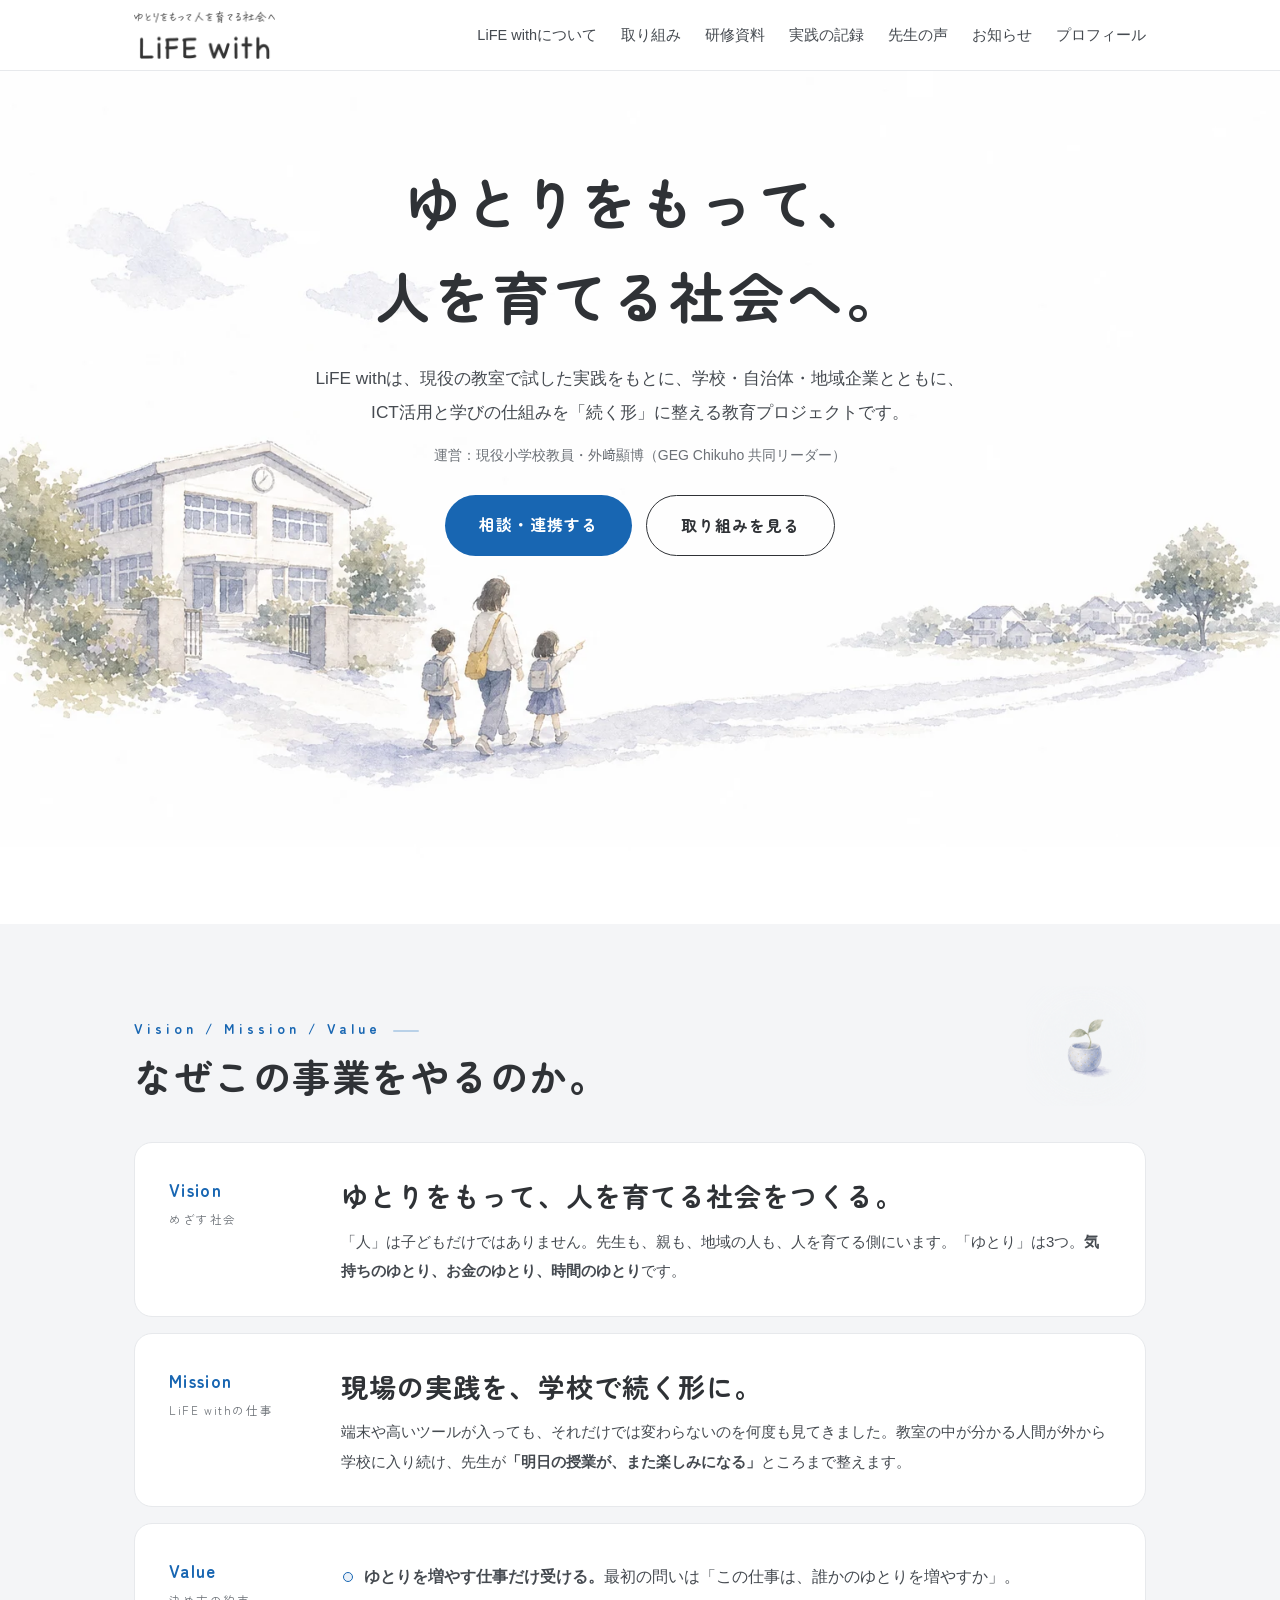
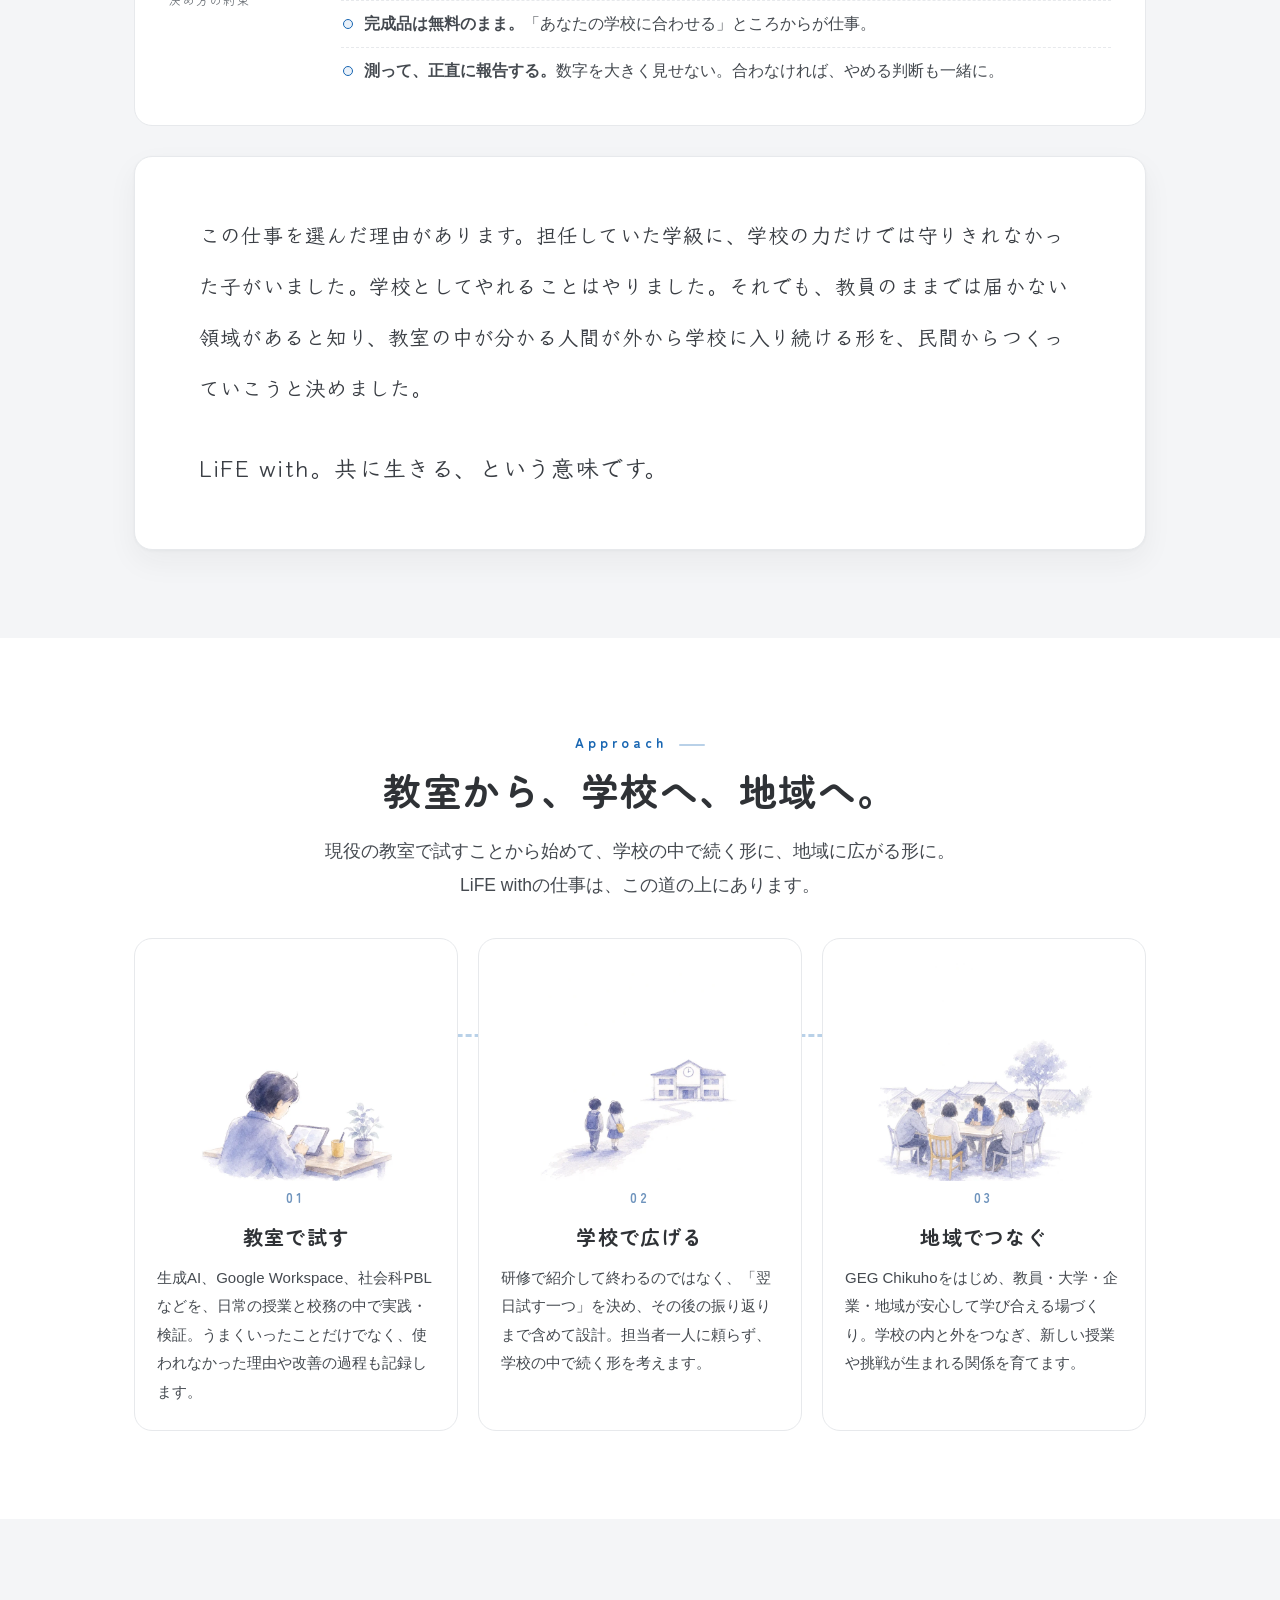
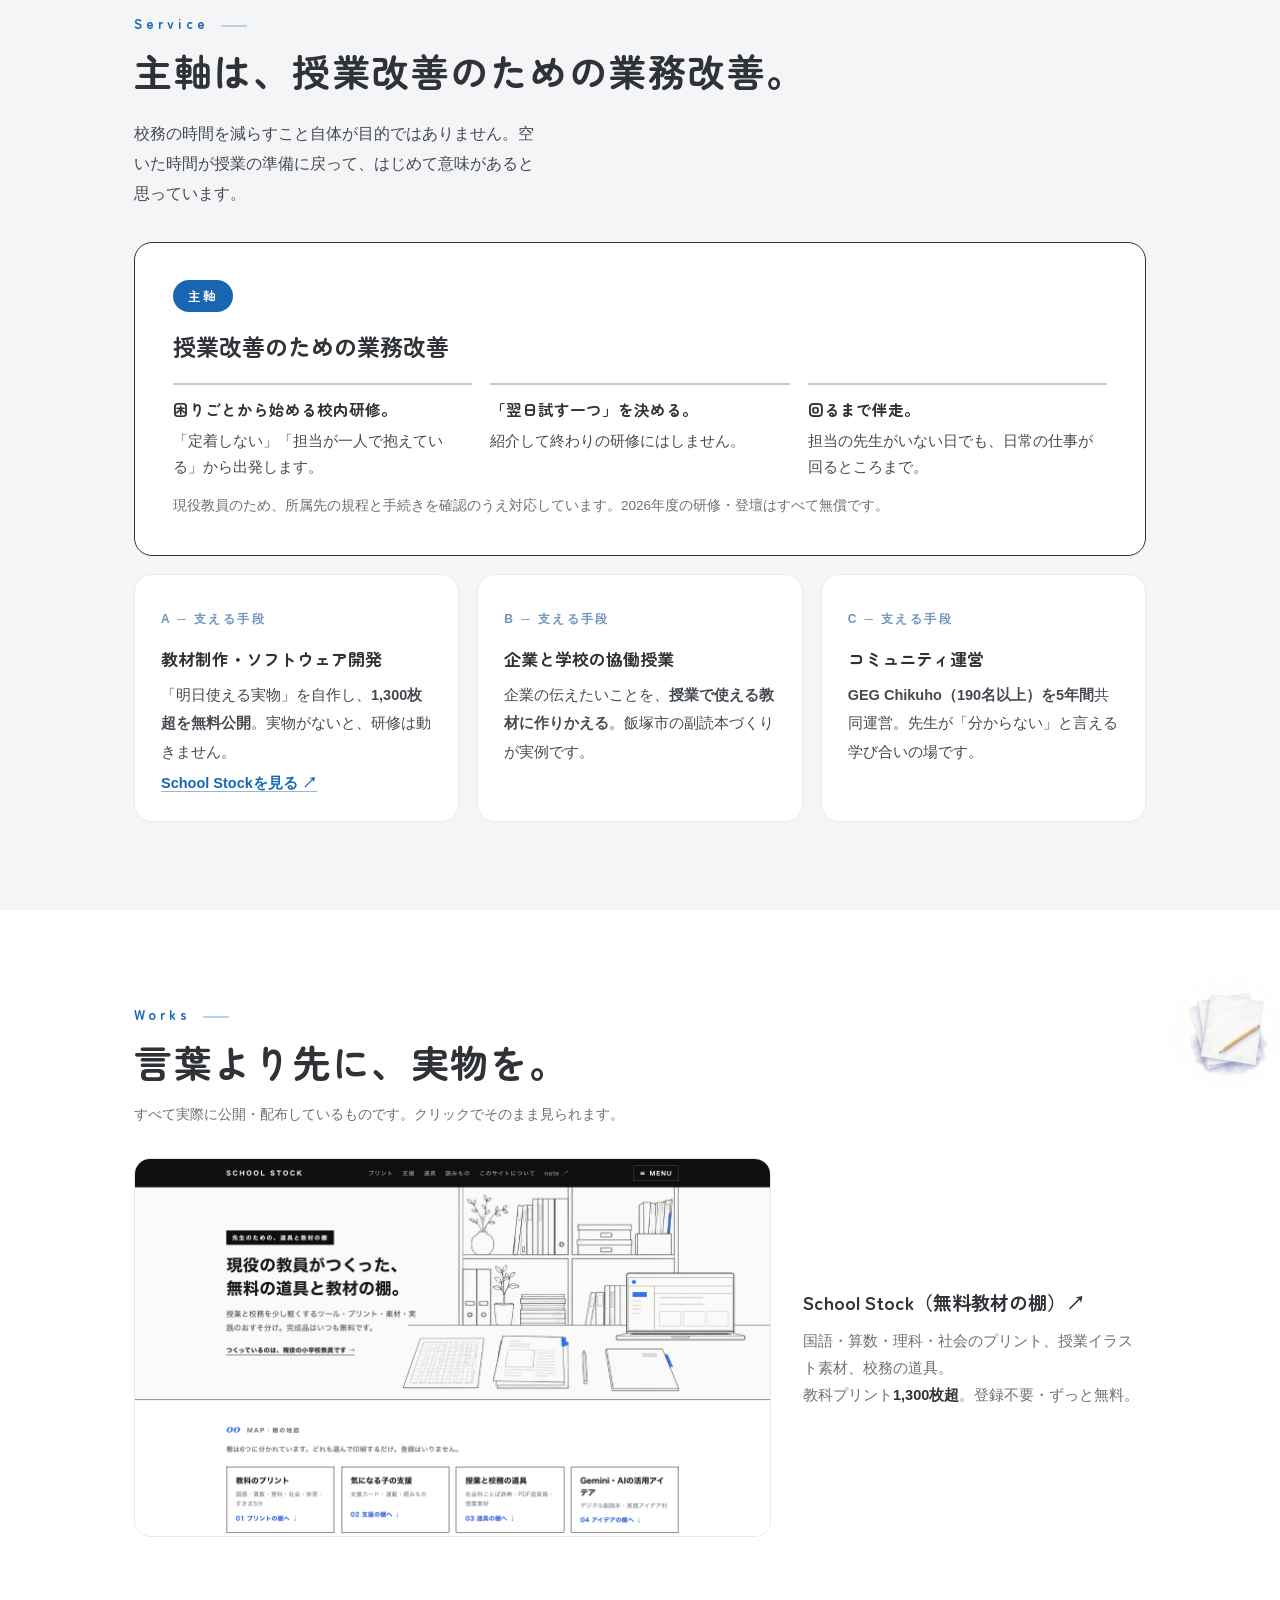
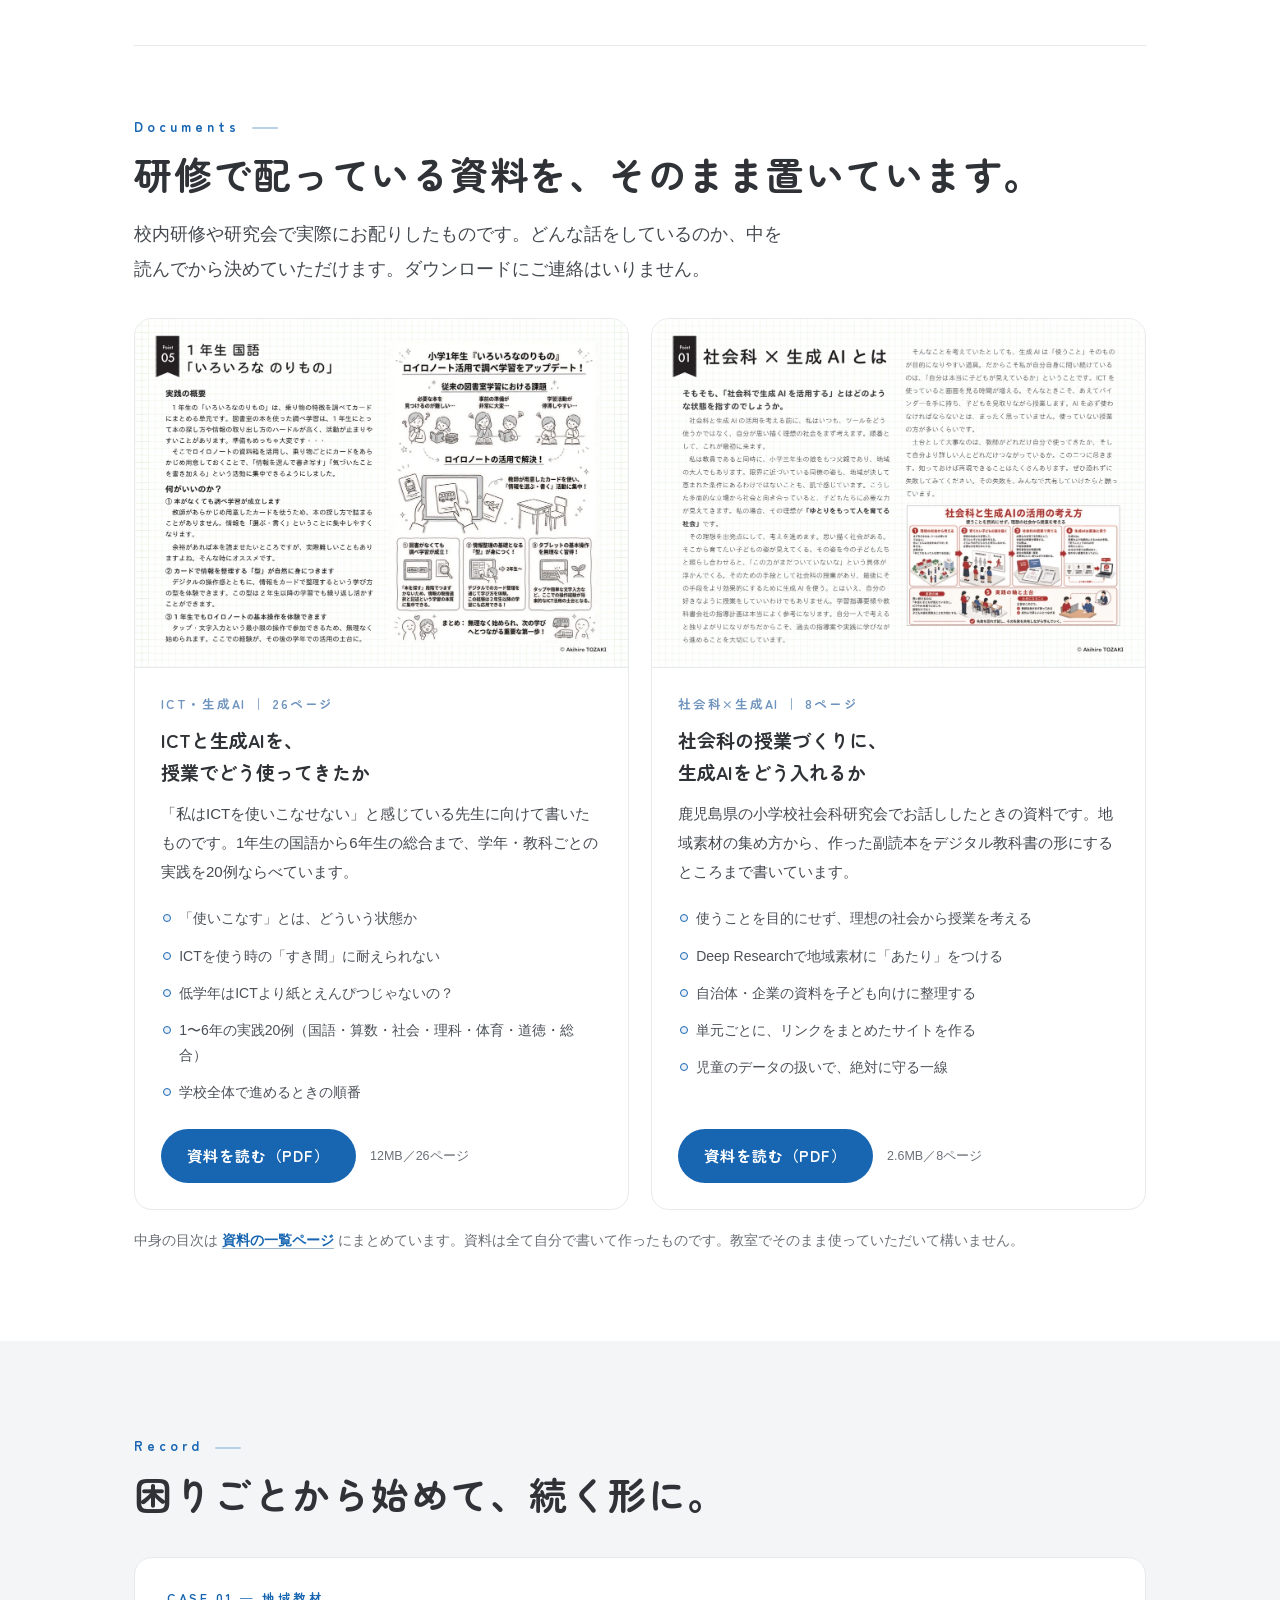
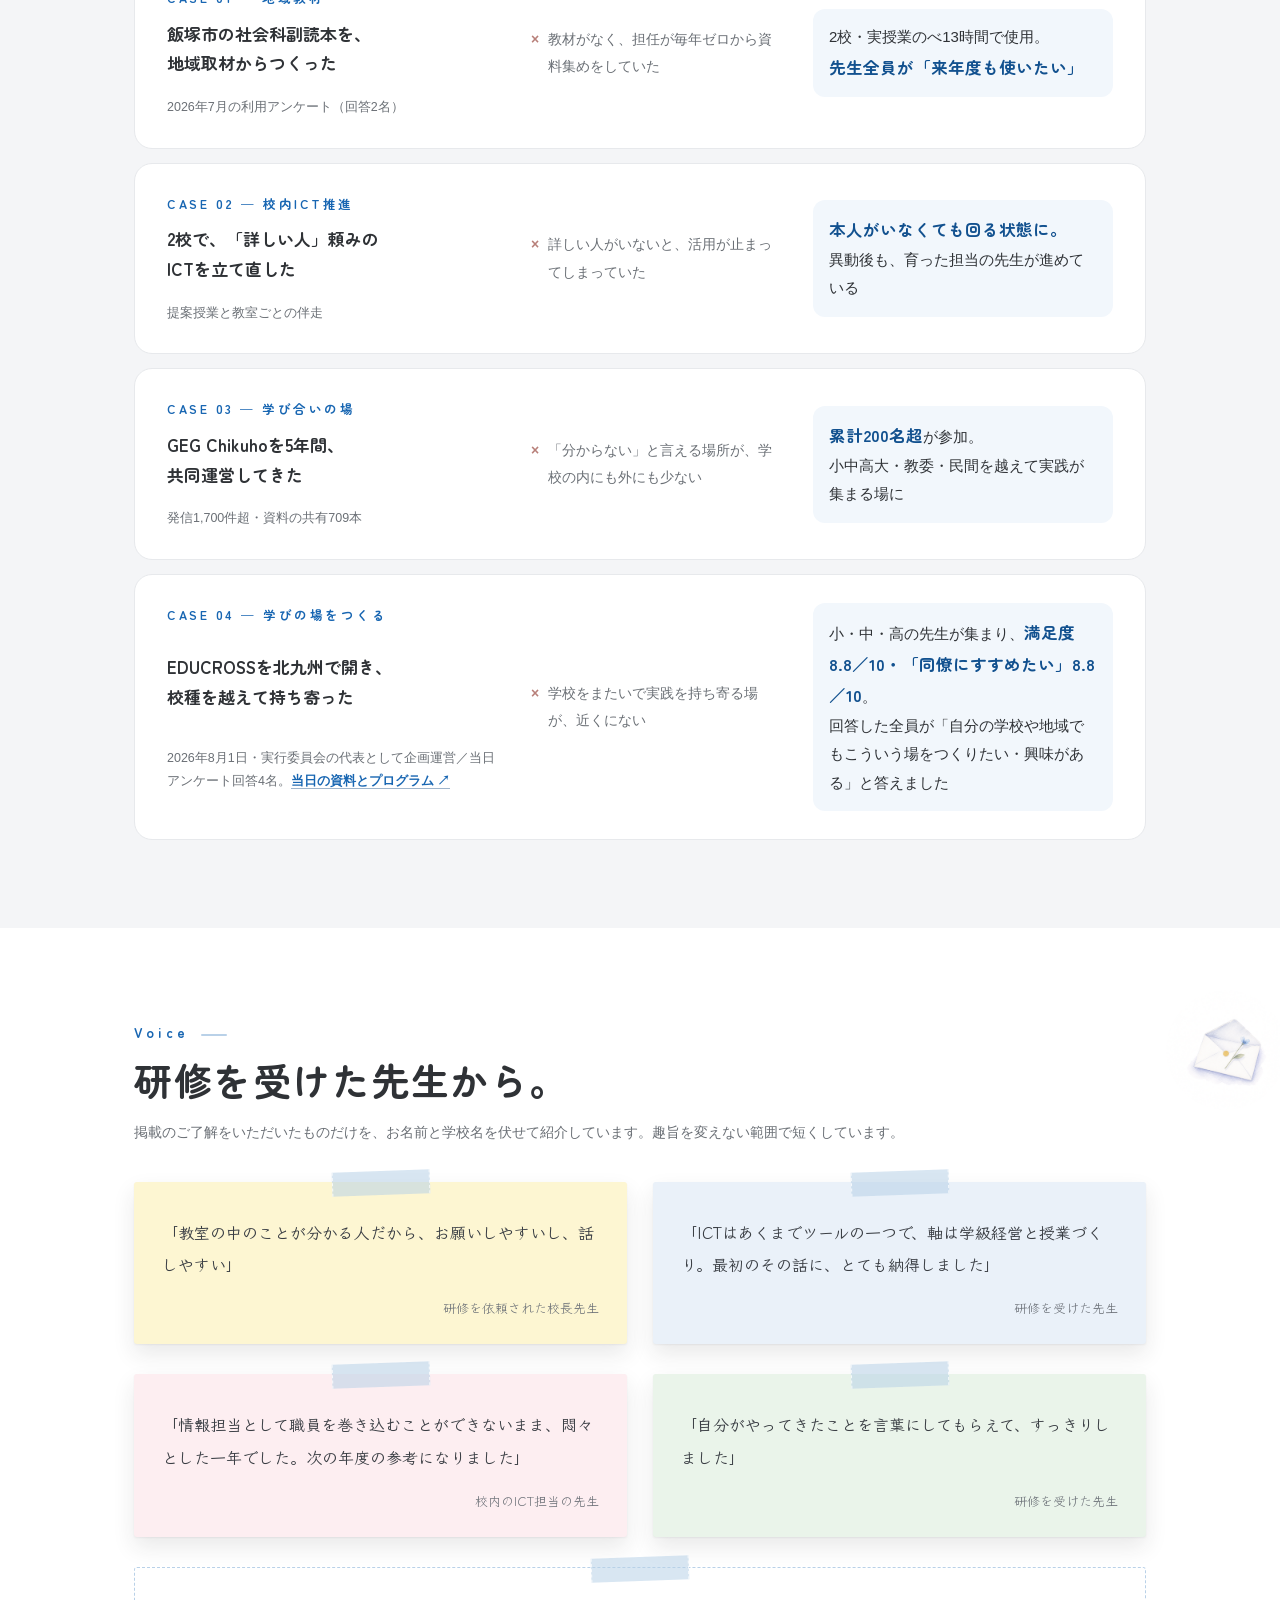
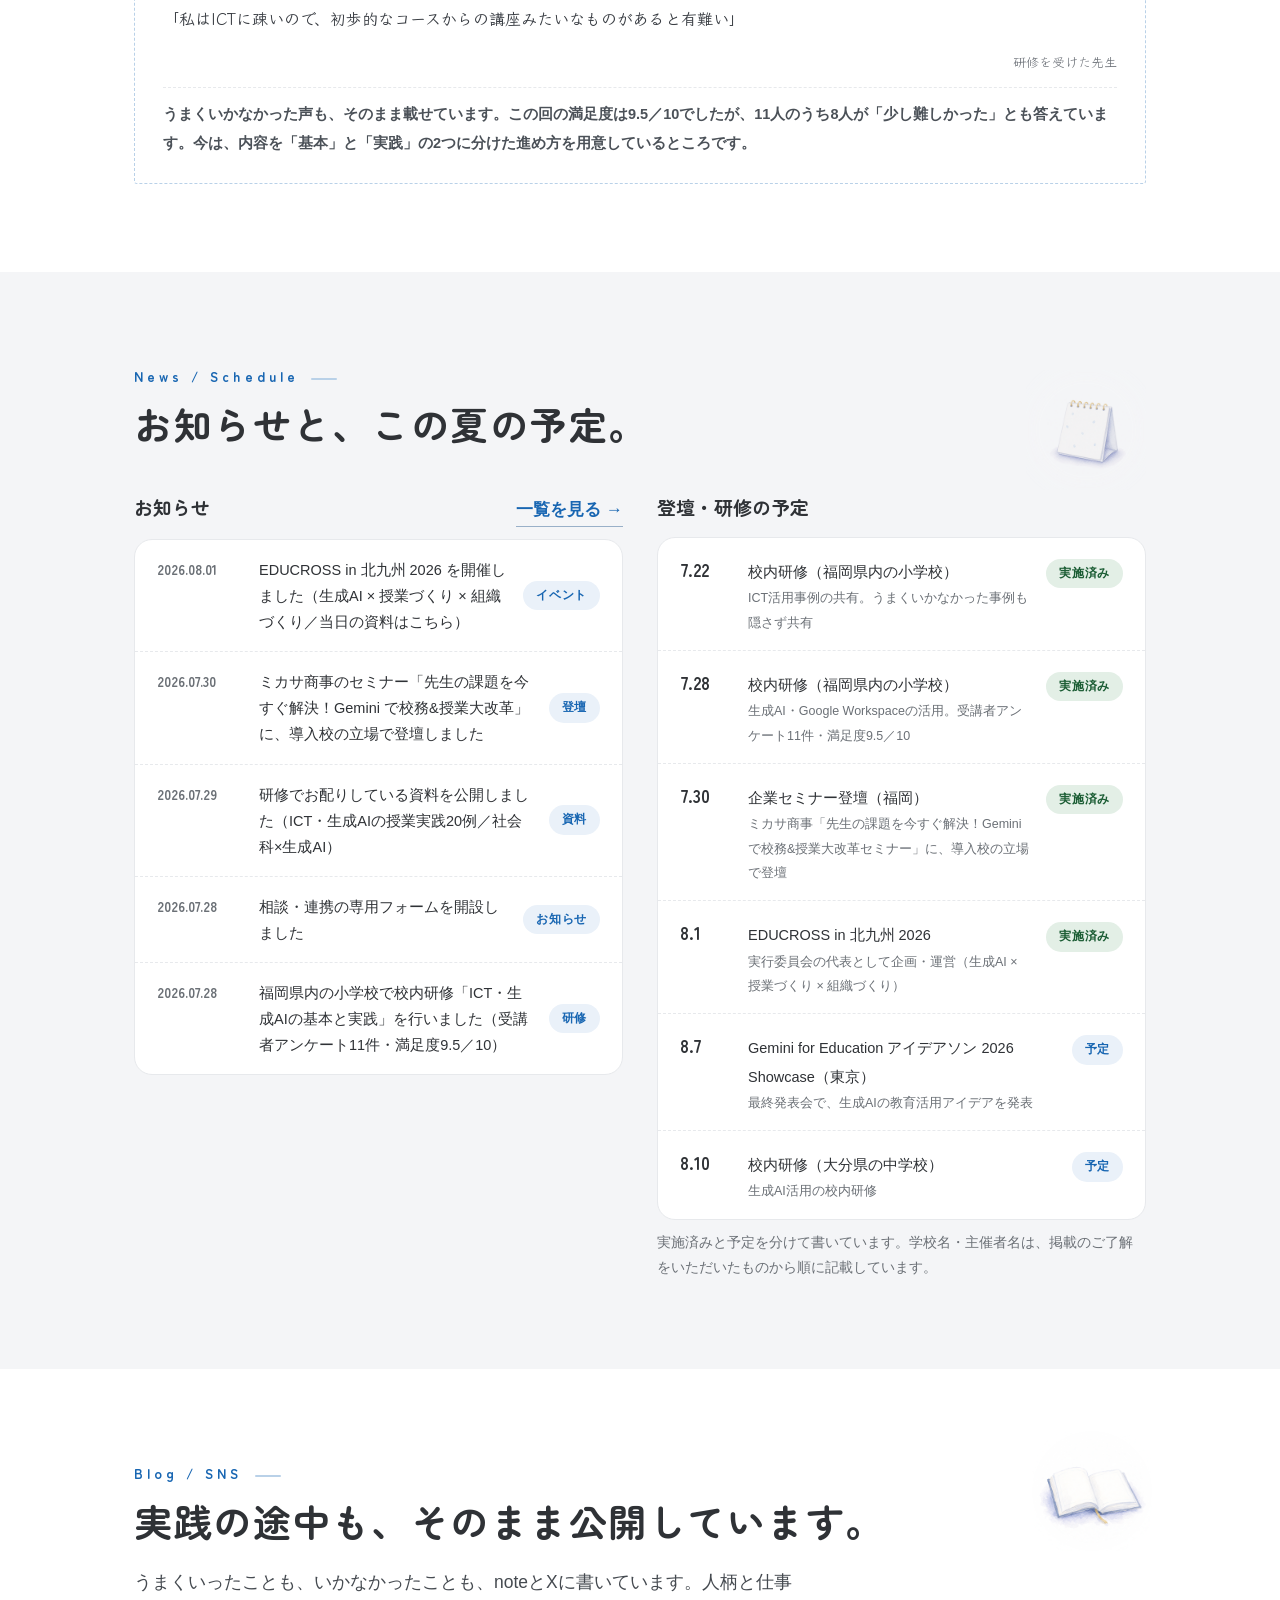
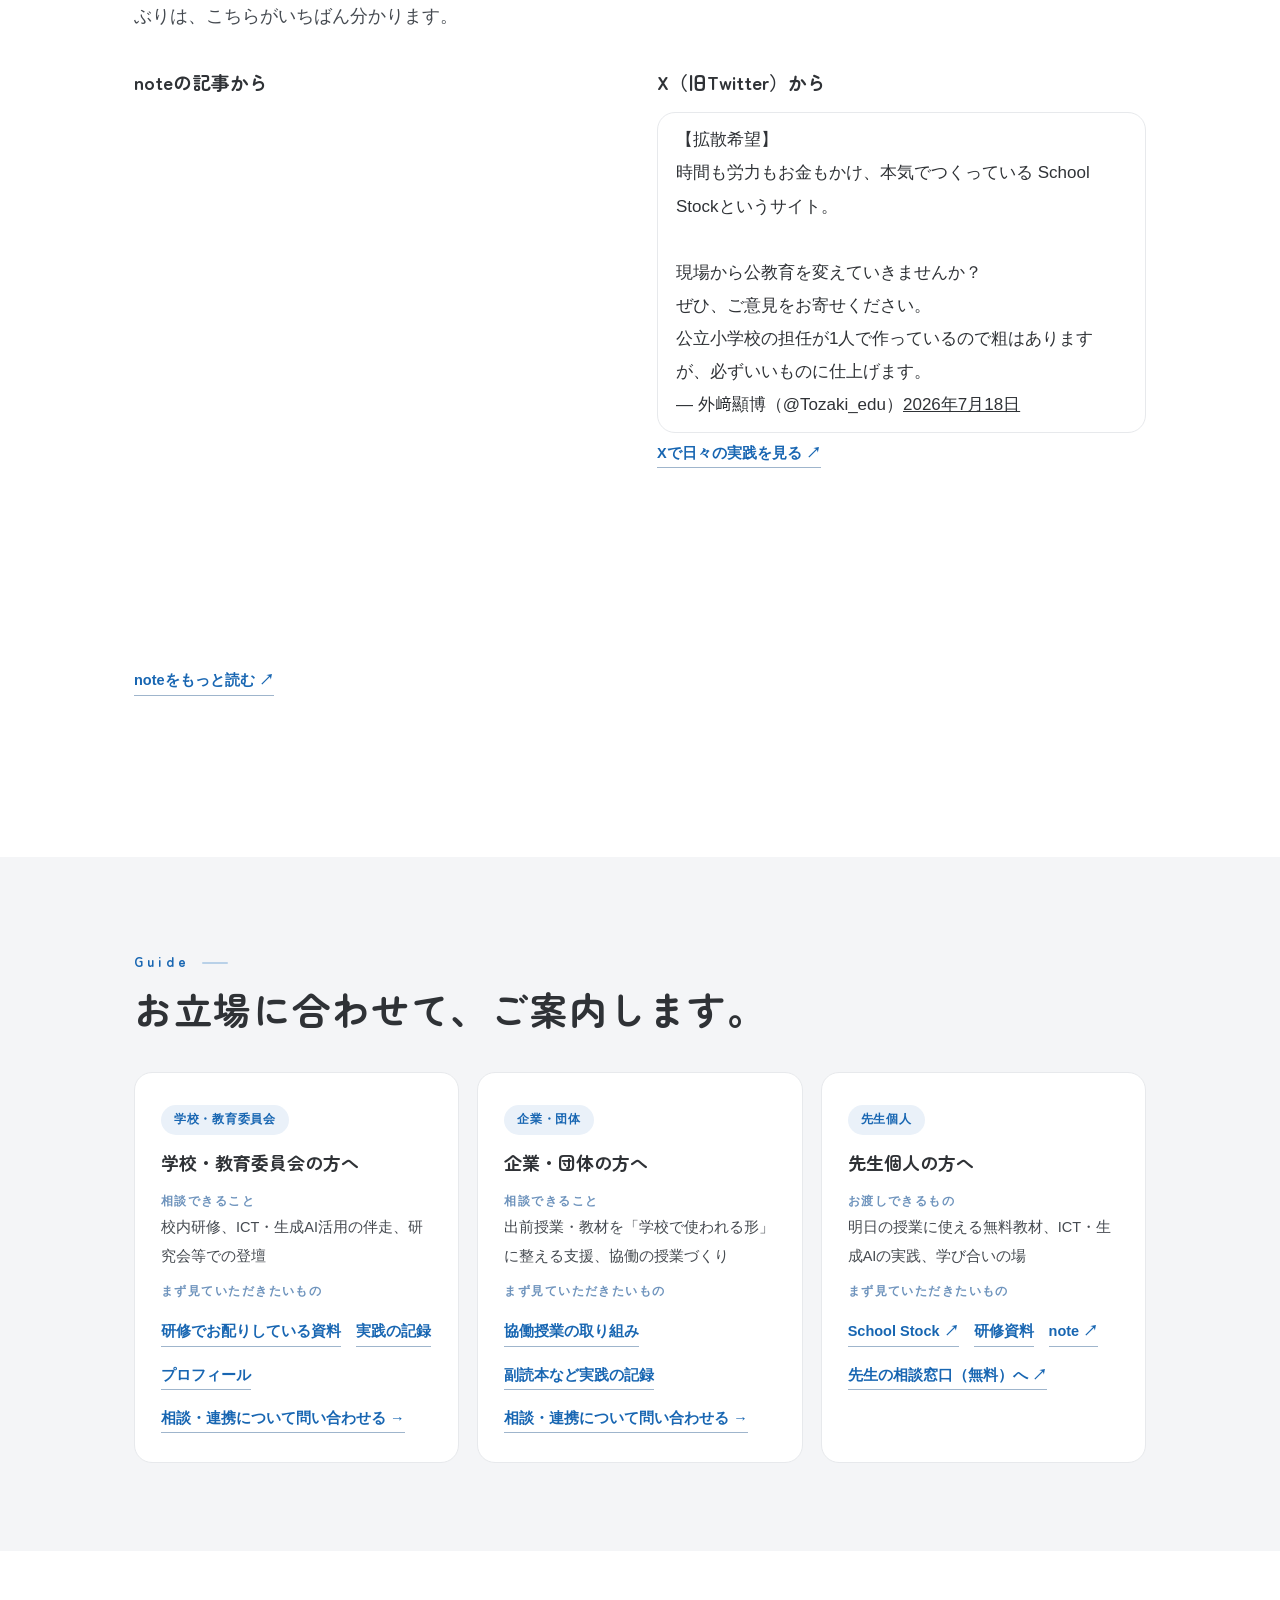
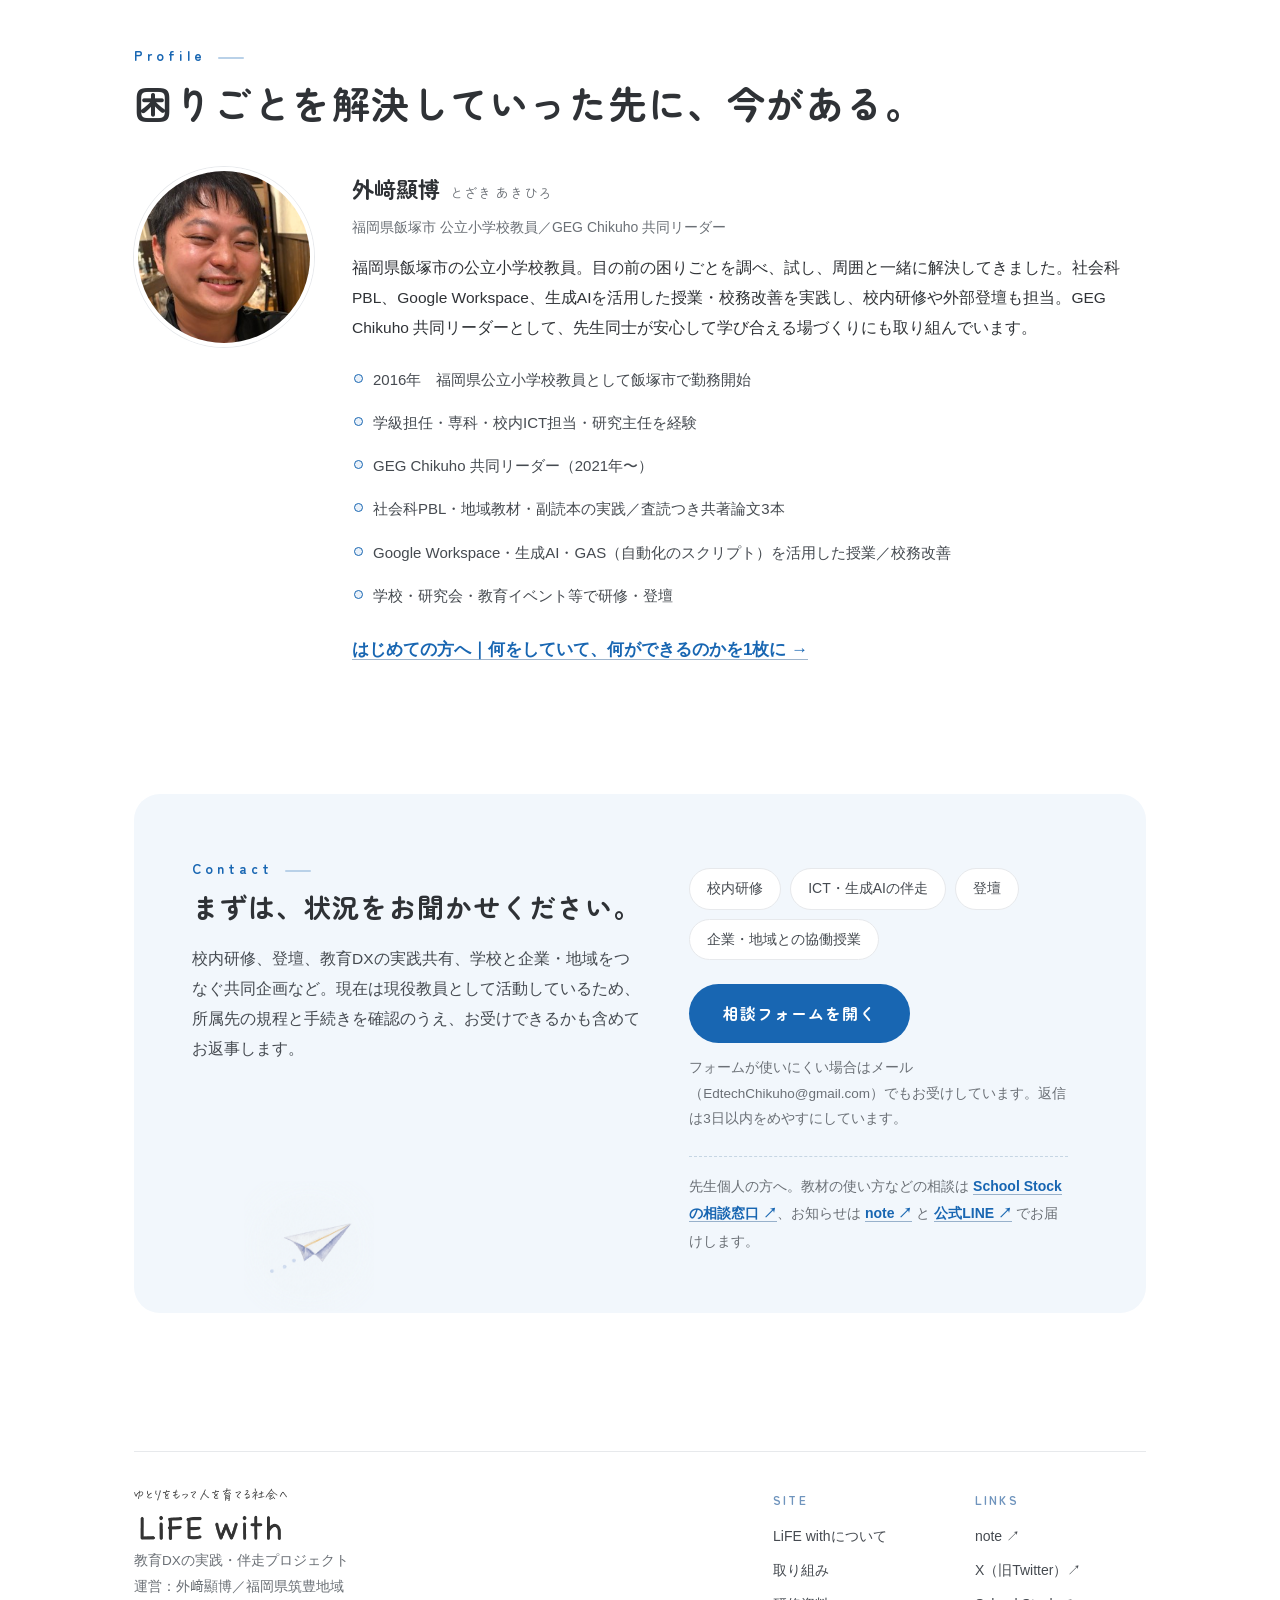
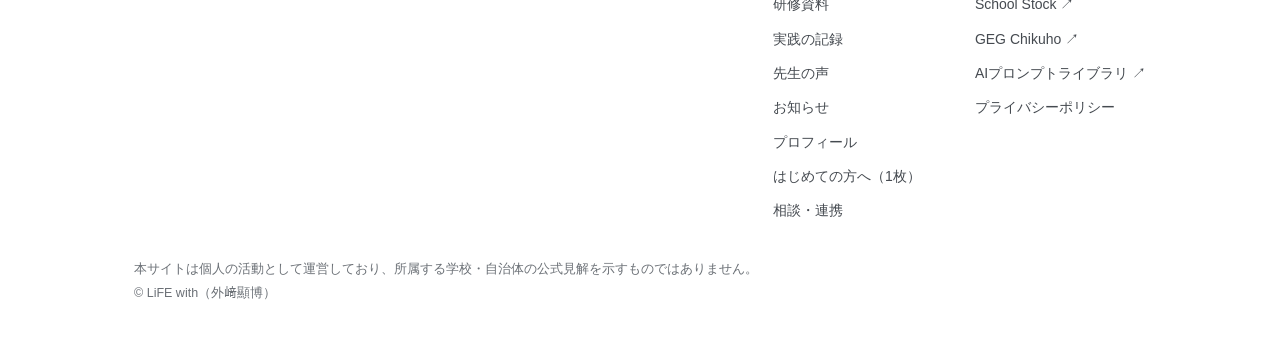
==== index.html @ 02d7ea42 "v12.3 終わった予定を実施済みに、EDUCROSSの結果を実践の記録へ - 7.30 ミカサ商事セミナー登壇・8.1 EDUCROSS in 北九州 2026 を実施済みに - 8.7 の登壇名を" ====
<!DOCTYPE html>
<html lang="ja">
<head>
<meta charset="UTF-8">
<meta name="viewport" content="width=device-width, initial-scale=1.0, viewport-fit=cover">
<title>LiFE with ── ゆとりをもって、人を育てる社会へ</title>
<meta name="description" content="LiFE withは、現役の教室で試した実践をもとに、学校・自治体・地域企業とともに、ICT活用と学びの仕組みを「続く形」に整える教育プロジェクトです。">
<meta property="og:title" content="LiFE with ── ゆとりをもって、人を育てる社会へ">
<meta property="og:image" content="https://a-tozak.github.io/life-with/assets/og.png">
<meta property="og:description" content="現役の教室の実践を、学校で続く形に。教育DXの実践・伴走プロジェクト。">
<meta property="og:type" content="website">
<meta property="og:url" content="https://a-tozak.github.io/life-with/">
<meta name="twitter:card" content="summary_large_image">
<link rel="icon" href="assets/logo_icon.png" type="image/png">
<link rel="preconnect" href="https://fonts.googleapis.com">
<link rel="preconnect" href="https://fonts.gstatic.com" crossorigin>
<link href="https://fonts.googleapis.com/css2?family=Zen+Maru+Gothic:wght@500;700&family=Klee+One:wght@400;600&display=swap" rel="stylesheet">
<style>
  :root{
    --paper:#ffffff; --paper2:#f4f5f7; --ink:#2f3236; --sub:#6b7076;
    --ai:#1866b2; --ai2:#12518f; --sora:#eaf1f9; --sora2:#f2f7fc;
    --mizu:#b9d1e8; --karashi:#6f94bd; --line:#e7e9ec;
    --max:1060px; --r:18px;
  }
  *{ margin:0; padding:0; box-sizing:border-box; }
  /* pictureは既定でinline。中のimgのmargin:0 autoやheight指定が効かなくなるのでblockに */
  picture{ display:block; }
  /* overflow-x:clip はスクロール枠を作らないので sticky ヘッダーは効いたまま。
     はみ出したあしらい（.deco）で右に数px動くのを止める */
  html{ scroll-behavior:smooth; scroll-padding-top:82px; overflow-x:clip; }
  body{ font-family:"Hiragino Kaku Gothic ProN","Hiragino Sans","Noto Sans JP",sans-serif;
        color:var(--ink); background:var(--paper); line-height:1.95; font-size:17px;
        -webkit-font-smoothing:antialiased; position:relative; overflow-x:clip; }
  main, header, footer{ position:relative; z-index:1; }
  .alt{ background:var(--paper2); }
  img{ max-width:100%; display:block; }
  a{ color:inherit; }
  .wrap{ max-width:var(--max); margin:0 auto; padding:0 24px; }
  /* 見出し：PCは1行（幅に応じて縮小）。スマホ・タブレットは縮めずに折り返す
     ＝縮小だけで通すと、375pxで見出しが16pxまで小さくなり本文より小さくなるため */
  h2{ font-family:"Zen Maru Gothic",sans-serif; font-weight:700; white-space:nowrap;
      font-size:clamp(26px,3.4vw,38px); letter-spacing:.04em; line-height:1.65; }
  br.sp, br.tb{ display:none; }
  .kick{ font-family:"Zen Maru Gothic",sans-serif; font-size:13.5px; letter-spacing:.3em;
         color:var(--ai); font-weight:700; }
  .kick::after{ content:""; display:inline-block; width:26px; height:2px; border-radius:2px;
                background:var(--mizu); vertical-align:middle; margin-left:12px; }
  .sec{ padding:88px 0; }
  .lead{ color:#454a50; max-width:660px; font-size:17.5px; }
  .note{ font-size:13.5px; color:var(--sub); line-height:1.9; }
  .tl{ color:var(--ai); font-weight:600; text-decoration:none; border-bottom:1px solid rgba(42,91,143,.45); }
  .tl:hover{ opacity:.75; }
  .btn{ display:inline-block; text-decoration:none; font-size:16px; font-weight:700;
        font-family:"Zen Maru Gothic",sans-serif; letter-spacing:.06em;
        padding:14px 34px; border-radius:999px; }
  .btn-ai{ background:var(--ai); color:#fff; }
  .btn-ai:hover{ background:var(--ai2); }
  .btn-gh{ border:1.6px solid var(--ink); color:var(--ink); }
  .btn-gh:hover{ background:var(--ink); color:#fff; }
  .tag{ display:inline-block; border-radius:999px; font-size:12px; padding:3px 13px;
        font-weight:700; letter-spacing:.06em; white-space:nowrap; }
  .t-fact{ background:#e3efe6; color:#1a5c33; }
  .t-plan{ background:var(--sora); color:var(--ai); }

  /* セクション見出し＋あしらい */
  .sec-head{ position:relative; }
  .sec-head .deco{ position:absolute; right:0; top:-26px; width:120px; opacity:.95; pointer-events:none; }
  img.deco, img.deco-inline{
    -webkit-mask-image:radial-gradient(ellipse 68% 68% at 50% 50%, #000 55%, transparent 92%);
    mask-image:radial-gradient(ellipse 68% 68% at 50% 50%, #000 55%, transparent 92%); }

  /* ヘッダー：地は不透明。半透明だと下の文章が透けて読みにくい */
  header{ position:sticky; top:0; z-index:100; background:#fff;
          border-bottom:1px solid var(--line); }
  .hd{ max-width:var(--max); margin:0 auto; padding:0 24px; height:70px;
       display:flex; align-items:center; justify-content:space-between; gap:14px; }
  .brand{ display:flex; align-items:center; gap:10px; text-decoration:none; }
  .brand .logo-img{ height:48px; width:auto; }
  nav.g{ display:flex; align-items:center; gap:24px; font-size:14.5px; }
  nav.g a{ text-decoration:none; color:#454a50; }
  nav.g a:hover{ color:var(--ink); }
  nav.g .btn{ padding:10px 24px; font-size:14px; }
  nav.g a.btn-ai{ color:#fff; }
  nav.g .m-cta{ display:none; }
  /* ハンバーガー（〜900pxで出現・開くとバツに） */
  .menu-btn{ display:none; width:44px; height:44px; border:none; background:none;
             cursor:pointer; position:relative; flex:none; }
  .menu-btn span{ position:absolute; left:10px; right:10px; height:2.4px; border-radius:2px;
                  background:var(--ink); transition:transform .25s ease, opacity .2s ease, top .25s ease; }
  .menu-btn span:nth-child(1){ top:14px; }
  .menu-btn span:nth-child(2){ top:21px; }
  .menu-btn span:nth-child(3){ top:28px; }
  .menu-btn[aria-expanded="true"] span:nth-child(1){ top:21px; transform:rotate(45deg); }
  .menu-btn[aria-expanded="true"] span:nth-child(2){ opacity:0; }
  .menu-btn[aria-expanded="true"] span:nth-child(3){ top:21px; transform:rotate(-45deg); }

  /* ヒーロー：1枚ものの水彩の上に題字 */
  .hero{ position:relative; overflow:hidden; }
  .hero-art{ position:relative; max-width:1500px; margin:0 auto; }
  /* height:auto必須：imgのheight属性(1024)が残ると、スマホ幅で縦に引き伸ばされる（2026-07-30実機で発覚） */
  .hero-art img{ width:100%; height:auto;
    -webkit-mask-image:linear-gradient(#000 82%, transparent 100%);
    mask-image:linear-gradient(#000 82%, transparent 100%); }
  .hero-ov{ position:absolute; inset:0; display:flex; flex-direction:column;
            align-items:center; text-align:center; padding-top:6.5%; }
  h1{ font-family:"Zen Maru Gothic",sans-serif; font-weight:700;
      font-size:clamp(32px,4.6vw,56px); letter-spacing:.05em; line-height:1.68; }
  .hero .lead{ margin:20px auto 0; font-size:clamp(15.5px,1.35vw,18.5px); max-width:none; }
  .runby{ margin-top:12px; font-size:14px; color:var(--sub); }
  .cta{ display:flex; gap:14px; margin-top:26px; flex-wrap:wrap; justify-content:center; }
  .hero-sp{ display:none; }

  /* 道の物語（3カード） */
  .m3{ display:grid; grid-template-columns:repeat(3,1fr); gap:20px; margin-top:36px;
       position:relative; }
  .m3::before{ content:""; position:absolute; left:6%; right:6%; top:96px; z-index:0;
    border-top:3px dashed var(--mizu); }
  .mi{ background:#fff; border:1px solid var(--line); border-radius:var(--r);
       padding:20px 22px 24px; text-align:center; position:relative; z-index:1; }
  .mi img{ width:min(230px,80%); margin:0 auto 4px;
    -webkit-mask-image:radial-gradient(ellipse 82% 82% at 50% 55%, #000 58%, transparent 98%);
    mask-image:radial-gradient(ellipse 82% 82% at 50% 55%, #000 58%, transparent 98%); }
  .mi .no{ font-family:"Zen Maru Gothic",sans-serif; font-size:13px; letter-spacing:.24em;
           color:var(--karashi); font-weight:700; }
  .mi h3{ font-family:"Zen Maru Gothic",sans-serif; font-size:20px; font-weight:700;
          letter-spacing:.06em; margin:6px 0 8px; }
  .mi p{ font-size:15px; color:#454a50; text-align:left; line-height:1.9; }

  /* 実物 */
  .jitsu-head{ display:flex; align-items:baseline; justify-content:space-between; gap:16px; flex-wrap:wrap; }
  .jgrid{ display:grid; grid-template-columns:1fr 1fr; gap:22px; margin-top:30px; align-items:start; }
  .jt{ text-decoration:none; display:block; }
  .jt .fr{ border:1px solid var(--line); background:#fff; overflow:hidden; border-radius:14px; }
  .jt .fr img{ width:100%; height:250px; object-fit:cover; object-position:top center; }
  .jt:hover .fr{ border-color:var(--ai); }
  .jt .cap{ font-size:14px; color:var(--sub); margin-top:10px; line-height:1.75; }
  .jt .cap b{ color:var(--ink); font-size:15.5px; display:block; }
  /* School Stockの実物：全幅1枚で1画面使っていたのを横2枚組に（苅田 2026-07-30） */
  .ss-hero{ display:grid; grid-template-columns:1.3fr .7fr; gap:32px; align-items:center;
            text-decoration:none; margin-top:30px; }
  .ss-hero .fr{ display:block; border:1px solid var(--line); background:#fff; overflow:hidden;
                border-radius:16px; }
  .ss-hero .fr img{ width:100%; }
  .ss-hero:hover .fr{ border-color:var(--ai); }
  .ss-cap{ display:block; }
  .ss-cap > b{ font-family:"Zen Maru Gothic",sans-serif; font-size:19px; color:var(--ink);
               display:block; line-height:1.7; }
  .ss-cap > span{ display:block; font-size:14.5px; color:var(--sub); line-height:1.85; margin-top:10px; }
  .ss-cap > span b{ color:var(--ink); }

  /* Vision / Mission / Value */
  .vmv{ margin-top:34px; display:grid; gap:16px; }
  .vm-row{ background:#fff; border:1px solid var(--line); border-radius:var(--r);
           padding:30px 34px; display:grid; grid-template-columns:150px 1fr; gap:22px; align-items:start; }
  .vlabel{ font-family:"Zen Maru Gothic",sans-serif; font-weight:700; font-size:17px;
           color:var(--ai); letter-spacing:.08em; }
  .vlabel small{ display:block; font-size:11.5px; color:var(--sub); font-weight:400;
                 letter-spacing:.14em; margin-top:2px; }
  .vbig{ font-family:"Zen Maru Gothic",sans-serif; font-weight:700; white-space:nowrap;
         font-size:clamp(20px,2.4vw,27px); letter-spacing:.04em; line-height:1.7; }
  .vnote{ font-size:15px; color:#454a50; margin-top:8px; }
  .vlist{ list-style:none; }
  .vlist li{ font-size:15.5px; color:#454a50; padding:8px 0 8px 1.5em; position:relative; }
  .vlist li::before{ content:""; position:absolute; left:2px; top:18px; width:8px; height:8px;
                     border-radius:50%; background:var(--sora); border:1.5px solid var(--ai); }
  .vlist li + li{ border-top:1px dashed var(--line); }
  /* 原点＝手書きの手紙（いちばん大切な段落） */
  .origin{ margin-top:30px; background:#fff; border:1px solid var(--line); border-radius:var(--r);
           padding:52px 64px; font-family:"Klee One","Hiragino Kaku Gothic ProN",sans-serif;
           font-weight:600; font-size:clamp(17px,1.6vw,21px); line-height:2.5;
           letter-spacing:.06em; color:#3a3e44;
           box-shadow:0 1px 3px rgba(35,39,44,.04), 0 12px 30px rgba(35,39,44,.05); }
  .origin p{ max-width:none; }
  .origin-close{ margin-top:26px; font-size:clamp(18px,1.8vw,23px); }

  /* About */
  .about-grid{ display:grid; grid-template-columns:1.1fr .9fr; gap:44px; align-items:start; }
  .define{ background:var(--sora2); border-radius:var(--r); padding:22px 28px; margin:24px 0;
           font-family:"Zen Maru Gothic",sans-serif; font-weight:700; font-size:17.5px; line-height:2.05; }
  .pcard{ background:#fff; border:1px solid var(--line); border-radius:var(--r); padding:26px 28px; }
  .pcard + .pcard{ margin-top:16px; }
  .pcard .pk{ font-family:"Zen Maru Gothic",sans-serif; font-size:12.5px; letter-spacing:.2em;
              color:var(--karashi); font-weight:700; }
  .pcard h3{ font-family:"Zen Maru Gothic",sans-serif; font-size:18px; margin:6px 0 8px; }
  .pcard p{ font-size:15px; color:#454a50; }

  /* 取り組み */
  .main-blk{ background:#fff; border:1.6px solid var(--ink); border-radius:var(--r);
             padding:36px 38px; margin-top:32px; }
  .chip{ display:inline-block; font-size:12.5px; letter-spacing:.14em; font-weight:700;
         font-family:"Zen Maru Gothic",sans-serif; color:#fff; background:var(--ai);
         padding:4px 15px; border-radius:999px; }
  .main-blk h3{ font-family:"Zen Maru Gothic",sans-serif; font-size:23px; margin:12px 0 10px; }
  .main-blk p{ max-width:780px; }
  .steps{ list-style:none; display:grid; grid-template-columns:repeat(3,1fr); gap:18px; margin-top:14px; }
  .steps li{ font-size:14.5px; color:#454a50; line-height:1.85; padding-top:10px;
             border-top:2.5px solid var(--mizu); }
  .steps li b{ display:block; color:var(--ink); font-size:15.5px; margin-bottom:4px;
               font-family:"Zen Maru Gothic",sans-serif; }
  .sub3{ display:grid; grid-template-columns:repeat(3,1fr); gap:18px; margin-top:18px; }
  .sub{ background:#fff; border:1px solid var(--line); border-radius:var(--r); padding:26px 26px 22px; }
  .sub .sn{ font-size:12px; letter-spacing:.2em; color:var(--karashi); font-weight:700; }
  .sub h4{ font-family:"Zen Maru Gothic",sans-serif; font-size:17px; margin:8px 0 6px; }
  .sub p{ font-size:14.5px; color:#454a50; }
  .sub .tl{ font-size:14.5px; }

  /* 実践の記録：3枚横並びをやめ、横長の3行に。×before → after が左右に並んで読める
     （3枚組カードが4回続くのを崩す・堂島 2026-07-30） */
  .case3{ display:grid; grid-template-columns:1fr; gap:14px; margin-top:32px; }
  .case{ background:#fff; border:1px solid var(--line); border-radius:var(--r); padding:28px 32px;
         display:grid; grid-template-columns:330px .95fr 1.15fr; column-gap:34px; align-items:start; }
  .case .cno{ grid-column:1; grid-row:1; }
  .case h3{ grid-column:1; grid-row:2; }
  .case > .note{ grid-column:1; grid-row:3; }
  .case .c-before{ grid-column:2; grid-row:1 / 4; align-self:center; }
  .case .c-after{ grid-column:3; grid-row:1 / 4; align-self:center; margin-top:0; }
  .case .cno{ font-family:"Zen Maru Gothic",sans-serif; font-size:12.5px; letter-spacing:.2em;
              color:var(--ai); font-weight:700; }
  .case h3{ font-family:"Zen Maru Gothic",sans-serif; font-size:17px; line-height:1.75; margin:8px 0 10px; }
  .case dt{ font-size:12px; letter-spacing:.12em; color:var(--karashi); font-weight:700; margin-top:10px; }
  .case dd{ font-size:14.5px; color:#454a50; line-height:1.85; }
  .c-before{ font-size:14px; color:var(--sub); padding-left:1.2em; position:relative; }
  .c-before::before{ content:"×"; position:absolute; left:0; color:#b8807a; font-weight:700; }
  .c-after{ margin-top:10px; padding:14px 16px; background:var(--sora2); border-radius:12px;
            font-size:15px; line-height:1.9; }
  .c-after b{ font-family:"Zen Maru Gothic",sans-serif; font-size:16.5px; color:var(--ai2); }
  .case .note{ margin-top:8px; font-size:12.5px; }

  /* 先生の声＝付箋（本人「付箋っぽいやつでかわいく」2026-07-30）。
     手書きはKlee One（原点の手紙と同じ書体）・テープはマスキングテープ風の淡青 */
  .voices{ display:grid; grid-template-columns:repeat(2,1fr); gap:30px 26px; margin-top:36px; }
  .vc{ position:relative; background:#fdf6d2; border:none; border-radius:3px;
       padding:34px 28px 24px;
       font-family:"Klee One","Hiragino Kaku Gothic ProN",sans-serif;
       box-shadow:0 1px 2px rgba(35,39,44,.06), 0 10px 22px rgba(35,39,44,.10);
       transform:rotate(-1.1deg); }
  .vc:nth-child(2){ background:var(--sora); transform:rotate(1deg); }
  .vc:nth-child(3){ background:#fdeef1; transform:rotate(.8deg); }
  .vc:nth-child(4){ background:#eaf4ea; transform:rotate(-.9deg); }
  .vc::before{ content:""; position:absolute; top:-11px; left:50%; width:96px; height:24px;
       transform:translateX(-50%) rotate(-2deg);
       background:rgba(185,209,232,.55); border-left:1px dashed rgba(255,255,255,.8);
       border-right:1px dashed rgba(255,255,255,.8); }
  .vc p{ font-size:16px; line-height:2.05; font-weight:600; color:#3a3e44; }
  .vc .who{ display:block; margin-top:14px; font-size:13px; color:#6a6f76; text-align:right; }
  .vc.honest{ background:#fff; border:1.5px dashed var(--mizu); transform:none;
              grid-column:1 / -1; box-shadow:none; }
  .vc.honest .ans{ margin-top:12px; padding-top:12px; border-top:1px dashed var(--line);
                   font-size:14.5px; color:#4b5158;
                   font-family:"Hiragino Kaku Gothic ProN","Hiragino Sans",sans-serif; }

  /* お知らせ＋登壇 */
  .nsgrid{ display:grid; grid-template-columns:1fr 1fr; gap:34px; margin-top:32px; align-items:start; }
  .nshead{ display:flex; align-items:baseline; justify-content:space-between; gap:12px; margin-bottom:12px; }
  .nshead h3{ font-family:"Zen Maru Gothic",sans-serif; font-size:19px; }
  .news-list{ background:#fff; border:1px solid var(--line); border-radius:var(--r); overflow:hidden; }
  .nw{ display:flex; align-items:baseline; gap:14px; padding:16px 22px;
       border-top:1px dashed var(--line); text-decoration:none; }
  .nw:first-child{ border-top:none; }
  a.nw:hover{ background:var(--sora2); }
  .nw .d{ font-family:"Zen Maru Gothic",sans-serif; font-weight:700; font-size:13.5px;
          color:var(--sub); min-width:88px; }
  .nw .t{ flex:1; font-size:14.5px; line-height:1.8; }
  .nw .tag{ align-self:center; }
  .sched{ background:#fff; border:1px solid var(--line); border-radius:var(--r); overflow:hidden; }
  .sc{ display:flex; align-items:baseline; gap:16px; padding:15px 22px;
       border-top:1px dashed var(--line); }
  .sc:first-child{ border-top:none; }
  .sc .d{ font-family:"Zen Maru Gothic",sans-serif; font-weight:700; font-size:17px; min-width:52px; }
  .sc .t{ flex:1; font-size:14.5px; }
  .sc .t small{ display:block; font-size:12.5px; color:var(--sub); }

  /* 読みもの（note・X） */
  .embed-grid{ display:grid; grid-template-columns:1fr 1fr; gap:34px; margin-top:30px; align-items:start; }
  .embed-col h3{ font-family:"Zen Maru Gothic",sans-serif; font-size:19px; margin-bottom:12px; }
  /* noteの埋め込みは中身の高さが足りないと題名が切れる。下限を決めておく */
  .note-embed{ border:0; display:block; width:100%; margin:0 0 14px; min-height:260px; }
  .x-wrap{ background:#fff; border:1px solid var(--line); border-radius:var(--r); padding:10px 18px; }
  .embed-col .more{ display:inline-block; margin-top:6px; font-size:14.5px; }

  /* 研修でお配りしている資料 */
  .docs{ display:grid; grid-template-columns:1fr 1fr; gap:22px; margin-top:32px; }
  .doc{ background:#fff; border:1px solid var(--line); border-radius:var(--r); overflow:hidden;
        display:flex; flex-direction:column; }
  /* サムネ＝資料の紙面まるごと（A4横）。縦長クロップは廃止（本人「縦長で気持ち悪い」2026-07-30） */
  .doc .shot{ display:block; background:var(--sora2); border-bottom:1px solid var(--line); }
  .doc .shot img{ width:100%; height:auto; }
  .doc .bd{ padding:24px 26px 26px; display:flex; flex-direction:column; flex:1; }
  .doc .meta{ font-size:12.5px; letter-spacing:.14em; color:var(--karashi); font-weight:700;
              font-family:"Zen Maru Gothic",sans-serif; }
  .doc h3{ font-family:"Zen Maru Gothic",sans-serif; font-size:19px; line-height:1.7; margin:8px 0 10px; }
  .doc p{ font-size:15px; color:#454a50; }
  .doc .toc{ list-style:none; margin:14px 0 0; }
  .doc .toc li{ font-size:14px; color:#4b5158; padding:6px 0 6px 1.3em; position:relative; line-height:1.8; }
  .doc .toc li::before{ content:""; position:absolute; left:2px; top:14px; width:6px; height:6px;
                        border-radius:50%; background:var(--sora); border:1.5px solid var(--ai); }
  .doc .foot{ margin-top:auto; padding-top:18px; display:flex; align-items:center;
              gap:14px; flex-wrap:wrap; }
  .doc .btn{ padding:12px 26px; font-size:15px; }
  .doc .size{ font-size:12.5px; color:var(--sub); }

  /* 対象別 */
  .aud{ display:grid; grid-template-columns:repeat(3,1fr); gap:18px; margin-top:32px; }
  .au{ background:#fff; border:1px solid var(--line); border-radius:var(--r); padding:28px 26px; }
  .au h3{ font-family:"Zen Maru Gothic",sans-serif; font-size:18px; margin:10px 0 8px; }
  .au dt{ font-size:12px; letter-spacing:.12em; color:var(--karashi); font-weight:700; margin-top:10px; }
  .au dd{ font-size:14.5px; color:#454a50; }
  .au .tl{ display:inline-block; margin-top:14px; font-size:14.5px; }

  /* プロフィール */
  .prof{ display:grid; grid-template-columns:180px 1fr; gap:38px; margin-top:32px; align-items:start; }
  .prof .ph img{ border-radius:50%; border:4px solid #fff; box-shadow:0 0 0 1px var(--line); }
  .pn{ font-family:"Zen Maru Gothic",sans-serif; font-size:22px; font-weight:700; }
  .pn small{ font-size:13.5px; color:var(--sub); font-weight:400; margin-left:10px; }
  .pr{ font-size:14px; color:var(--sub); margin:4px 0 12px; }
  .facts{ list-style:none; margin-top:14px; }
  .facts li{ font-size:15px; padding:7px 0 7px 1.4em; color:#454a50; position:relative; }
  .facts li::before{ content:""; position:absolute; left:2px; top:16px; width:7px; height:7px;
                     border-radius:50%; background:var(--sora); border:1.5px solid var(--ai); }

  /* 相談・連携 */
  .contact-card{ background:var(--sora2); border-radius:26px; padding:58px 58px; position:relative; }
  .contact-card .deco{ position:absolute; right:44px; top:-34px; width:130px; pointer-events:none; }
  .contact-grid{ display:grid; grid-template-columns:1.05fr .95fr; gap:48px; }
  .contact-card h2{ font-size:clamp(22px, 2.1vw, 28px); }
  .chips{ list-style:none; display:flex; flex-wrap:wrap; gap:9px; margin:16px 0 24px; }
  .chips li{ background:#fff; border:1px solid var(--line); border-radius:999px;
             padding:6px 17px; font-size:14px; color:#454a50; }
  .indiv{ margin-top:24px; padding-top:16px; border-top:1px dashed #c6d6e4;
          font-size:14px; color:var(--sub); }

  footer{ padding:50px 0 38px; }
  .ft{ display:flex; justify-content:space-between; gap:30px; flex-wrap:wrap;
       border-top:1px solid var(--line); padding-top:36px; }
  .ft .fd{ font-size:13.5px; color:var(--sub); margin-top:8px; line-height:1.9; }
  .fmap{ display:flex; gap:54px; }
  .fmap b{ display:block; font-family:"Zen Maru Gothic",sans-serif; font-size:12px;
           letter-spacing:.18em; color:var(--karashi); margin-bottom:8px; }
  .fmap a{ display:block; font-size:14px; color:#454a50; text-decoration:none; padding:3.5px 0;
           white-space:nowrap; }
  .fmap a:hover{ color:var(--ink); }
  .fc{ font-size:12.5px; color:var(--sub); margin-top:30px; line-height:1.9; }

  @media (prefers-reduced-motion: no-preference){
    [data-rv]{ opacity:0; transform:translateY(14px); transition:opacity .55s ease, transform .55s ease; }
    [data-rv].on{ opacity:1; transform:none; }
  }
  #float-cta{ position:fixed; right:16px; bottom:calc(24px + env(safe-area-inset-bottom,0px));
    z-index:90; opacity:0; pointer-events:none; transform:translateY(8px);
    transition:opacity .3s ease, transform .3s ease; }
  #float-cta.show{ opacity:1; pointer-events:auto; transform:none; }
  /* 自分自身が .btn。子孫セレクタだと当たらず影が消えて、本文に重なった時に壊れて見える */
  #float-cta.btn{ box-shadow:0 3px 10px rgba(35,39,44,.18), 0 12px 28px rgba(35,39,44,.16);
                  border:2px solid #fff; }

  /* ── タブレット以下（〜900px）：縦積みの基本形 ── */
  @media (max-width:900px){
    br.pc{ display:none; }
    br.tb{ display:inline; }
    /* ナビは隠さず、ハンバーガーで開く縦メニューに（本人依頼 2026-07-30） */
    .menu-btn{ display:block; }
    nav.g{ position:absolute; top:100%; left:0; right:0; background:#fff;
           border-bottom:1px solid var(--line); box-shadow:0 16px 26px rgba(35,39,44,.08);
           flex-direction:column; align-items:stretch; gap:0; padding:6px 0 18px; display:none; }
    nav.g.open{ display:flex; }
    nav.g a:not(.btn){ display:block; padding:13px 28px; font-size:16px;
                       border-top:1px dashed var(--line); }
    nav.g a:first-child{ border-top:none; }
    nav.g .m-cta{ display:block; margin:14px 24px 0; text-align:center; font-size:15px; }
    /* 縮めずに折り返す（縮小だと本文より小さい見出しになる） */
    h2{ white-space:normal; font-size:27px; line-height:1.6; }
    .vbig{ white-space:normal; font-size:23px; line-height:1.65; }
    .contact-card h2{ font-size:25px; }
    .sec{ padding:68px 0; }
    .docs{ grid-template-columns:1fr; }
    .sec-head .deco, .contact-card .deco{ display:none; }
    .hero-art{ display:flex; flex-direction:column-reverse; }
    .hero-ov{ position:static; padding:30px 24px 8px; }
    .hero-art img{ -webkit-mask-image:linear-gradient(#000 86%, transparent 100%);
                   mask-image:linear-gradient(#000 86%, transparent 100%); }
    .about-grid, .contact-grid, .prof, .nsgrid, .embed-grid{ grid-template-columns:1fr; gap:30px; }
    .ss-hero{ grid-template-columns:1fr; gap:18px; }
    /* CASEの横長3列は畳んで縦積みに戻す */
    .case{ grid-template-columns:1fr; padding:26px 26px; }
    .case .cno, .case h3, .case > .note, .case .c-before, .case .c-after{
      grid-column:1; grid-row:auto; align-self:auto; }
    .case .c-after{ margin-top:10px; }
    .case > .note{ margin-top:8px; }
    .m3{ grid-template-columns:1fr; gap:14px; }
    .m3::before{ display:none; }
    .origin{ padding:40px 36px; }
    .contact-card{ padding:44px 36px; border-radius:22px; }
  }
  /* ── タブレット（601〜900px）：カードは2列で使う ── */
  @media (min-width:601px) and (max-width:900px){
    .sub3, .aud, .voices, .steps{ grid-template-columns:repeat(2,1fr); }
    .vc.honest{ grid-column:1 / -1; }
    .mi{ display:grid; grid-template-columns:220px 1fr; gap:0 24px; align-items:center; text-align:left; }
    .mi img{ grid-row:1 / 4; margin:0; }
    .vm-row{ grid-template-columns:130px 1fr; }
  }
  /* ── スマホ（〜600px）：1列・圧縮 ── */
  @media (max-width:600px){
    html{ scroll-padding-top:68px; }
    body{ font-size:16.5px; }
    br.sp{ display:inline; }
    /* スマホのヘッダーは低くして、本文の見える面積を増やす */
    .hd{ height:58px; padding:0 20px; }
    .brand .logo-img{ height:40px; }
    h2{ font-size:24px; }
    .vbig{ font-size:21px; }
    .contact-card h2{ font-size:23px; }
    .note-embed{ min-height:300px; }
    .fmap{ gap:30px; }
    .sec{ padding:60px 0; }
    .hero-ov{ padding:24px 22px 4px; align-items:flex-start; text-align:left; }
    .hero .lead{ font-size:16px; text-align:left; }
    .runby{ text-align:left; }
    .cta{ justify-content:flex-start; }
    .sub3, .aud, .voices, .steps{ grid-template-columns:1fr; }
    .vm-row{ grid-template-columns:1fr; gap:8px; padding:24px 22px; }
    .origin{ padding:30px 22px; }
    .nw{ flex-wrap:wrap; gap:8px 14px; }
    .nw .t{ flex-basis:100%; order:3; }
    .contact-card{ padding:38px 24px; border-radius:20px; }
    .main-blk{ padding:28px 24px; }
  }
</style>
</head>
<body>

<header>
  <div class="hd">
    <a class="brand" href="./" aria-label="LiFE with トップへ">
      <img class="logo-img" src="assets/logo.png" alt="LiFE with ── ゆとりをもって人を育てる社会へ">
    </a>
    <nav class="g" id="gnav" aria-label="サイト内メニュー">
      <a href="#about">LiFE withについて</a>
      <a href="#work">取り組み</a>
      <a href="#shiryo">研修資料</a>
      <a href="#record">実践の記録</a>
      <a href="#voice">先生の声</a>
      <a href="#news">お知らせ</a>
      <a href="#profile">プロフィール</a>
      <a class="btn btn-ai m-cta" href="#contact">相談・連携する</a>
    </nav>
    <button class="menu-btn" id="menu-btn" aria-expanded="false" aria-controls="gnav" aria-label="メニューを開く">
      <span></span><span></span><span></span>
    </button>
  </div>
</header>

<main>

<!-- ヒーロー -->
<section class="hero">
  <div class="hero-art">
    <picture>
      <source media="(max-width:600px)" type="image/webp" srcset="assets/ehon/hero_michi_sp.webp">
      <source media="(max-width:600px)" srcset="assets/ehon/hero_michi_sp.png">
      <source type="image/webp" srcset="assets/ehon/hero_michi.webp">
      <img src="assets/ehon/hero_michi.png" alt="学校からまちへ続く道を、先生と子どもたちが歩いていく水彩画"
           width="1536" height="1024" fetchpriority="high">
    </picture>
    <div class="hero-ov">
      <h1>ゆとりをもって、<br>人を育てる社会へ。</h1>
      <p class="lead">LiFE withは、現役の教室で試した実践をもとに、学校・自治体・地域企業とともに、<br class="pc">ICT活用と学びの仕組みを「続く形」に整える教育プロジェクトです。</p>
      <p class="runby">運営：現役小学校教員・外﨑顯博（GEG Chikuho 共同リーダー）</p>
      <div class="cta">
        <a class="btn btn-ai" href="#contact">相談・連携する</a>
        <a class="btn btn-gh" href="#work">取り組みを見る</a>
      </div>
    </div>
  </div>
</section>

<!-- なぜやるのか（Vision / Mission / Value） -->
<section class="sec alt" id="about">
  <div class="wrap">
    <div class="sec-head" data-rv>
      <span class="kick">Vision / Mission / Value</span>
      <h2>なぜこの事業をやるのか。</h2>
      <img class="deco" src="assets/ehon/p_futaba.png" alt="">
    </div>
    <div class="vmv">
      <div class="vm-row" data-rv>
        <span class="vlabel">Vision<small>めざす社会</small></span>
        <div>
          <p class="vbig">ゆとりをもって、<br class="tb">人を育てる社会をつくる。</p>
          <p class="vnote">「人」は子どもだけではありません。先生も、親も、地域の人も、人を育てる側にいます。「ゆとり」は3つ。<b>気持ちのゆとり、お金のゆとり、時間のゆとり</b>です。</p>
        </div>
      </div>
      <div class="vm-row" data-rv>
        <span class="vlabel">Mission<small>LiFE withの仕事</small></span>
        <div>
          <p class="vbig">現場の実践を、学校で続く形に。</p>
          <p class="vnote">端末や高いツールが入っても、それだけでは変わらないのを何度も見てきました。教室の中が分かる人間が外から学校に入り続け、先生が<b>「明日の授業が、また楽しみになる」</b>ところまで整えます。</p>
        </div>
      </div>
      <div class="vm-row" data-rv>
        <span class="vlabel">Value<small>決め方の約束</small></span>
        <div>
          <ul class="vlist">
            <li><b>ゆとりを増やす仕事だけ受ける。</b>最初の問いは「この仕事は、誰かのゆとりを増やすか」。</li>
            <li><b>完成品は無料のまま。</b>「あなたの学校に合わせる」ところからが仕事。</li>
            <li><b>測って、正直に報告する。</b>数字を大きく見せない。合わなければ、やめる判断も一緒に。</li>
          </ul>
        </div>
      </div>
    </div>
    <div class="origin" data-rv>
      <p>この仕事を選んだ理由があります。担任していた学級に、学校の力だけでは守りきれなかった子がいました。学校としてやれることはやりました。それでも、教員のままでは届かない領域があると知り、教室の中が分かる人間が外から学校に入り続ける形を、民間からつくっていこうと決めました。</p>
      <p class="origin-close">LiFE with。共に生きる、という意味です。</p>
    </div>
  </div>
</section>

<!-- 道の物語（3つのアプローチ） -->
<section class="sec" id="approach">
  <div class="wrap">
    <div style="text-align:center;" data-rv>
      <span class="kick">Approach</span>
      <h2>教室から、学校へ、地域へ。</h2>
      <p class="lead" style="margin:12px auto 0;">現役の教室で試すことから始めて、学校の中で続く形に、地域に広がる形に。<br class="pc">LiFE withの仕事は、この道の上にあります。</p>
    </div>
    <div class="m3">
      <div class="mi" data-rv>
        <picture><source type="image/webp" srcset="assets/ehon/michi_kyoshitsu.webp"><img src="assets/ehon/michi_kyoshitsu.png" alt="教室の机で試している先生の水彩画" loading="lazy"></picture>
        <div class="no">01</div>
        <h3>教室で試す</h3>
        <p>生成AI、Google Workspace、社会科PBLなどを、日常の授業と校務の中で実践・検証。うまくいったことだけでなく、使われなかった理由や改善の過程も記録します。</p>
      </div>
      <div class="mi" data-rv>
        <picture><source type="image/webp" srcset="assets/ehon/michi_gakkou.webp"><img src="assets/ehon/michi_gakkou.png" alt="学校へ続く道を歩くふたりの水彩画" loading="lazy"></picture>
        <div class="no">02</div>
        <h3>学校で広げる</h3>
        <p>研修で紹介して終わるのではなく、「翌日試す一つ」を決め、その後の振り返りまで含めて設計。担当者一人に頼らず、学校の中で続く形を考えます。</p>
      </div>
      <div class="mi" data-rv>
        <picture><source type="image/webp" srcset="assets/ehon/michi_machi.webp"><img src="assets/ehon/michi_machi.png" alt="まちで輪になって学び合う人たちの水彩画" loading="lazy"></picture>
        <div class="no">03</div>
        <h3>地域でつなぐ</h3>
        <p>GEG Chikuhoをはじめ、教員・大学・企業・地域が安心して学び合える場づくり。学校の内と外をつなぎ、新しい授業や挑戦が生まれる関係を育てます。</p>
      </div>
    </div>
  </div>
</section>

<!-- 取り組み -->
<section class="sec alt" id="work">
  <div class="wrap">
    <div class="jitsu-head" data-rv>
      <div class="sec-head">
        <span class="kick">Service</span>
        <h2>主軸は、授業改善のための業務改善。</h2>
      </div>
      <p class="lead" style="max-width:400px; font-size:15.5px;">校務の時間を減らすこと自体が目的ではありません。空いた時間が授業の準備に戻って、はじめて意味があると思っています。</p>
    </div>
    <div class="main-blk" data-rv>
      <span class="chip">主軸</span>
      <h3>授業改善のための業務改善</h3>
      <ul class="steps">
        <li><b>困りごとから始める校内研修。</b>「定着しない」「担当が一人で抱えている」から出発します。</li>
        <li><b>「翌日試す一つ」を決める。</b>紹介して終わりの研修にはしません。</li>
        <li><b>回るまで伴走。</b>担当の先生がいない日でも、日常の仕事が回るところまで。</li>
      </ul>
      <p class="note" style="margin-top:12px;">現役教員のため、所属先の規程と手続きを確認のうえ対応しています。2026年度の研修・登壇はすべて無償です。</p>
    </div>
    <div class="sub3">
      <div class="sub" data-rv>
        <span class="sn">A ─ 支える手段</span>
        <h4>教材制作・ソフトウェア開発</h4>
        <p>「明日使える実物」を自作し、<b>1,300枚超を無料公開</b>。実物がないと、研修は動きません。</p>
        <a class="tl" href="https://a-tozak.github.io/School_Stock/" target="_blank" rel="noopener">School Stockを見る ↗</a>
      </div>
      <div class="sub" data-rv>
        <span class="sn">B ─ 支える手段</span>
        <h4>企業と学校の協働授業</h4>
        <p>企業の伝えたいことを、<b>授業で使える教材に作りかえる</b>。飯塚市の副読本づくりが実例です。</p>
      </div>
      <div class="sub" data-rv>
        <span class="sn">C ─ 支える手段</span>
        <h4>コミュニティ運営</h4>
        <p><b>GEG Chikuho（190名以上）を5年間</b>共同運営。先生が「分からない」と言える学び合いの場です。</p>
      </div>
    </div>
  </div>
</section>

<!-- 実物 -->
<section class="sec" id="jitsu">
  <div class="wrap">
    <div class="sec-head" data-rv>
      <span class="kick">Works</span>
      <h2>言葉より先に、実物を。</h2>
      <img class="deco" src="assets/ehon/p_prints.png" alt="" style="right:-140px;">
      <p class="note" style="margin-top:8px;">すべて実際に公開・配布しているものです。クリックでそのまま見られます。</p>
    </div>
    <a class="ss-hero" data-rv href="https://a-tozak.github.io/School_Stock/" target="_blank" rel="noopener">
      <span class="fr"><img src="assets/jitsubutsu/ss_hero.png" alt="School Stock（無料教材の棚）のトップページ"></span>
      <span class="ss-cap">
        <b>School Stock（無料教材の棚）↗</b>
        <span>国語・算数・理科・社会のプリント、授業イラスト素材、校務の道具。<br class="pc">教科プリント<b>1,300枚超</b>。登録不要・ずっと無料。</span>
      </span>
    </a>
  </div>
</section>

<!-- 研修でお配りしている資料 ★中身は全て自作。追加するときは shiryo/index.html にも目次を足す -->
<section class="sec" id="shiryo" style="padding-top:20px;">
  <div class="wrap">
    <div class="sec-head" data-rv style="border-top:1px solid var(--line); padding-top:64px;">
      <span class="kick">Documents</span>
      <h2>研修で配っている資料を、そのまま置いています。</h2>
      <!-- あしらいは置かない：真上の #jitsu が同じ p_prints を使っており、600px内で同じ絵が2回出る。
           この節は資料の実物2枚が絵の役をするので、飾りは要らない（堂島 2026-07-30） -->
      <p class="lead" style="margin-top:12px;">校内研修や研究会で実際にお配りしたものです。どんな話をしているのか、中を読んでから決めていただけます。ダウンロードにご連絡はいりません。</p>
    </div>
    <div class="docs">
      <div class="doc" data-rv>
        <span class="shot"><picture><source type="image/webp" srcset="assets/shiryo/thumb_ict.webp"><img src="assets/shiryo/thumb_ict.png" alt="資料の中面。1年生国語「いろいろなのりもの」でロイロノートを使った調べ学習の図解" loading="lazy"></picture></span>
        <div class="bd">
          <span class="meta">ICT・生成AI ｜ 26ページ</span>
          <h3>ICTと生成AIを、<br class="pc">授業でどう使ってきたか</h3>
          <p>「私はICTを使いこなせない」と感じている先生に向けて書いたものです。1年生の国語から6年生の総合まで、学年・教科ごとの実践を20例ならべています。</p>
          <ul class="toc">
            <li>「使いこなす」とは、どういう状態か</li>
            <li>ICTを使う時の「すき間」に耐えられない</li>
            <li>低学年はICTより紙とえんぴつじゃないの？</li>
            <li>1〜6年の実践20例（国語・算数・社会・理科・体育・道徳・総合）</li>
            <li>学校全体で進めるときの順番</li>
          </ul>
          <div class="foot">
            <a class="btn btn-ai" href="assets/shiryo/kenshu-ict-seiseiai.pdf" target="_blank" rel="noopener">資料を読む（PDF）</a>
            <span class="size">12MB／26ページ</span>
          </div>
        </div>
      </div>
      <div class="doc" data-rv>
        <span class="shot"><picture><source type="image/webp" srcset="assets/shiryo/thumb_shakaika.webp"><img src="assets/shiryo/thumb_shakaika.png" alt="資料の中面。社会科と生成AIの活用の考え方を5段階で示した図解" loading="lazy"></picture></span>
        <div class="bd">
          <span class="meta">社会科×生成AI ｜ 8ページ</span>
          <h3>社会科の授業づくりに、<br class="pc">生成AIをどう入れるか</h3>
          <p>鹿児島県の小学校社会科研究会でお話ししたときの資料です。地域素材の集め方から、作った副読本をデジタル教科書の形にするところまで書いています。</p>
          <ul class="toc">
            <li>使うことを目的にせず、理想の社会から授業を考える</li>
            <li>Deep Researchで地域素材に「あたり」をつける</li>
            <li>自治体・企業の資料を子ども向けに整理する</li>
            <li>単元ごとに、リンクをまとめたサイトを作る</li>
            <li>児童のデータの扱いで、絶対に守る一線</li>
          </ul>
          <div class="foot">
            <a class="btn btn-ai" href="assets/shiryo/kenshu-shakaika-seiseiai.pdf" target="_blank" rel="noopener">資料を読む（PDF）</a>
            <span class="size">2.6MB／8ページ</span>
          </div>
        </div>
      </div>
    </div>
    <p class="note" style="margin-top:18px;">中身の目次は <a class="tl" href="shiryo/">資料の一覧ページ</a> にまとめています。資料は全て自分で書いて作ったものです。教室でそのまま使っていただいて構いません。</p>
  </div>
</section>

<!-- 実践の記録 -->
<section class="sec alt" id="record">
  <div class="wrap">
    <div class="sec-head" data-rv>
      <span class="kick">Record</span>
      <h2>困りごとから始めて、続く形に。</h2>
    </div>
    <div class="case3">
      <div class="case" data-rv>
        <span class="cno">CASE 01 ─ 地域教材</span>
        <h3>飯塚市の社会科副読本を、<br class="pc">地域取材からつくった</h3>
        <p class="c-before">教材がなく、担任が毎年ゼロから資料集めをしていた</p>
        <p class="c-after">2校・実授業のべ13時間で使用。<br><b>先生全員が「来年度も使いたい」</b></p>
        <p class="note">2026年7月の利用アンケート（回答2名）</p>
      </div>
      <div class="case" data-rv>
        <span class="cno">CASE 02 ─ 校内ICT推進</span>
        <h3>2校で、「詳しい人」頼みの<br class="pc">ICTを立て直した</h3>
        <p class="c-before">詳しい人がいないと、活用が止まってしまっていた</p>
        <p class="c-after"><b>本人がいなくても回る状態に。</b><br>異動後も、育った担当の先生が進めている</p>
        <p class="note">提案授業と教室ごとの伴走</p>
      </div>
      <div class="case" data-rv>
        <span class="cno">CASE 03 ─ 学び合いの場</span>
        <h3>GEG Chikuhoを5年間、<br class="pc">共同運営してきた</h3>
        <p class="c-before">「分からない」と言える場所が、学校の内にも外にも少ない</p>
        <p class="c-after"><b>累計200名超</b>が参加。<br>小中高大・教委・民間を越えて実践が集まる場に</p>
        <p class="note">発信1,700件超・資料の共有709本</p>
      </div>
      <div class="case" data-rv>
        <span class="cno">CASE 04 ─ 学びの場をつくる</span>
        <h3>EDUCROSSを北九州で開き、<br class="pc">校種を越えて持ち寄った</h3>
        <p class="c-before">学校をまたいで実践を持ち寄る場が、近くにない</p>
        <p class="c-after">小・中・高の先生が集まり、<b>満足度8.8／10・「同僚にすすめたい」8.8／10</b>。<br>回答した全員が「自分の学校や地域でもこういう場をつくりたい・興味がある」と答えました</p>
        <p class="note">2026年8月1日・実行委員会の代表として企画運営／当日アンケート回答4名。<a class="tl" href="https://a-tozak.github.io/educross-day/" target="_blank" rel="noopener">当日の資料とプログラム ↗</a></p>
      </div>
    </div>
  </div>
</section>

<!-- 先生の声 ★掲載は許諾の取れた範囲のみ。名前・学校名は伏せる。批判的な声も必ず1本残す -->
<section class="sec" id="voice">
  <div class="wrap">
    <div class="sec-head" data-rv>
      <span class="kick">Voice</span>
      <h2>研修を受けた先生から。</h2>
      <img class="deco" src="assets/ehon/p_letter.png" alt="" style="right:-140px;">
      <p class="note" style="margin-top:8px;">掲載のご了解をいただいたものだけを、お名前と学校名を伏せて紹介しています。趣旨を変えない範囲で短くしています。</p>
    </div>
    <div class="voices">
      <div class="vc" data-rv>
        <p>「教室の中のことが分かる人だから、お願いしやすいし、話しやすい」</p>
        <span class="who">研修を依頼された校長先生</span>
      </div>
      <div class="vc" data-rv>
        <p>「ICTはあくまでツールの一つで、軸は学級経営と授業づくり。最初のその話に、とても納得しました」</p>
        <span class="who">研修を受けた先生</span>
      </div>
      <div class="vc" data-rv>
        <p>「情報担当として職員を巻き込むことができないまま、悶々とした一年でした。次の年度の参考になりました」</p>
        <span class="who">校内のICT担当の先生</span>
      </div>
      <div class="vc" data-rv>
        <p>「自分がやってきたことを言葉にしてもらえて、すっきりしました」</p>
        <span class="who">研修を受けた先生</span>
      </div>
      <div class="vc honest" data-rv>
        <p>「私はICTに疎いので、初歩的なコースからの講座みたいなものがあると有難い」</p>
        <span class="who">研修を受けた先生</span>
        <p class="ans">うまくいかなかった声も、そのまま載せています。この回の満足度は9.5／10でしたが、11人のうち8人が「少し難しかった」とも答えています。今は、内容を「基本」と「実践」の2つに分けた進め方を用意しているところです。</p>
      </div>
    </div>
  </div>
</section>

<!-- お知らせ＋この夏の予定 ★更新はdata.jsだけ。8月末に#summerの畳み方を判断 -->
<section class="sec alt" id="news">
  <div class="wrap">
    <div class="sec-head" data-rv>
      <span class="kick">News / Schedule</span>
      <h2>お知らせと、この夏の予定。</h2>
      <img class="deco" src="assets/ehon/p_calendar.png" alt="" style="right:0; top:10px;">
    </div>
    <div class="nsgrid">
      <div data-rv>
        <div class="nshead"><h3>お知らせ</h3><a class="tl" href="news/">一覧を見る →</a></div>
        <div class="news-list" id="news-list"></div>
      </div>
      <div data-rv id="summer">
        <div class="nshead"><h3>登壇・研修の予定</h3></div>
        <div class="sched" id="sched"></div>
        <p class="note" style="margin-top:10px;">実施済みと予定を分けて書いています。学校名・主催者名は、掲載のご了解をいただいたものから順に記載しています。</p>
      </div>
    </div>
  </div>
</section>

<!-- 読みもの（note・X） -->
<section class="sec" id="yomimono">
  <div class="wrap">
    <div class="sec-head" data-rv>
      <span class="kick">Blog / SNS</span>
      <h2>実践の途中も、そのまま公開しています。</h2>
      <img class="deco" src="assets/ehon/p_book.png" alt="" style="right:-6px;">
    </div>
    <p class="lead" data-rv style="margin-top:12px;">うまくいったことも、いかなかったことも、noteとXに書いています。人柄と仕事ぶりは、こちらがいちばん分かります。</p>
    <div class="embed-grid">
      <div class="embed-col" data-rv>
        <h3>noteの記事から</h3>
        <iframe class="note-embed" src="https://note.com/embed/notes/naf8a2286ecd7" height="230" title="note記事：「自分の勉強不足」だと思える先生が、一番変わっていく。"></iframe>
        <iframe class="note-embed" src="https://note.com/embed/notes/n8f4591c1ebbd" height="230" title="note記事：視写って大事。書き写しながら読むことでしか得られない気づきがありました。" loading="lazy"></iframe>
        <a class="tl more" href="https://note.com/tozaki_edu" target="_blank" rel="noopener">noteをもっと読む ↗</a>
      </div>
      <div class="embed-col" data-rv>
        <h3>X（旧Twitter）から</h3>
        <div class="x-wrap">
          <blockquote class="twitter-tweet" data-lang="ja">
            <p>【拡散希望】<br>時間も労力もお金もかけ、本気でつくっている School Stockというサイト。<br><br>現場から公教育を変えていきませんか？<br>ぜひ、ご意見をお寄せください。<br>公立小学校の担任が1人で作っているので粗はありますが、必ずいいものに仕上げます。</p>
            — 外﨑顯博（@Tozaki_edu）<a href="https://twitter.com/Tozaki_edu/status/2078420550846947752">2026年7月18日</a>
          </blockquote>
        </div>
        <a class="tl more" href="https://x.com/Tozaki_edu" target="_blank" rel="noopener">Xで日々の実践を見る ↗</a>
        <!-- 3本目のnoteを右へ回して2カラムの高さを揃える（左907/右425＝482pxの空白・苅田 2026-07-30） -->
        <iframe class="note-embed" src="https://note.com/embed/notes/n995ffc9b5da4" height="230" title="note記事：25歳で読んだ「走れ」と、31歳で読んだ「走れ」は、別の物語でした。" style="margin-top:26px;" loading="lazy"></iframe>
      </div>
    </div>
  </div>
</section>

<!-- 対象別導線 -->
<section class="sec alt" id="guide">
  <div class="wrap">
    <div class="sec-head" data-rv>
      <span class="kick">Guide</span>
      <h2>お立場に合わせて、ご案内します。</h2>
    </div>
    <div class="aud">
      <div class="au" id="guide-school" data-rv>
        <span class="tag t-plan">学校・教育委員会</span>
        <h3>学校・教育委員会の方へ</h3>
        <dl>
          <dt>相談できること</dt>
          <dd>校内研修、ICT・生成AI活用の伴走、研究会等での登壇</dd>
          <dt>まず見ていただきたいもの</dt>
          <dd><a class="tl" href="shiryo/">研修でお配りしている資料</a>　<a class="tl" href="#record">実践の記録</a>　<a class="tl" href="#profile">プロフィール</a></dd>
        </dl>
        <a class="tl" href="#contact">相談・連携について問い合わせる →</a>
      </div>
      <div class="au" id="guide-company" data-rv>
        <span class="tag t-plan">企業・団体</span>
        <h3>企業・団体の方へ</h3>
        <dl>
          <dt>相談できること</dt>
          <dd>出前授業・教材を「学校で使われる形」に整える支援、協働の授業づくり</dd>
          <dt>まず見ていただきたいもの</dt>
          <dd><a class="tl" href="#work">協働授業の取り組み</a>　<a class="tl" href="#record">副読本など実践の記録</a></dd>
        </dl>
        <a class="tl" href="#contact">相談・連携について問い合わせる →</a>
      </div>
      <div class="au" id="guide-teacher" data-rv>
        <span class="tag t-plan">先生個人</span>
        <h3>先生個人の方へ</h3>
        <dl>
          <dt>お渡しできるもの</dt>
          <dd>明日の授業に使える無料教材、ICT・生成AIの実践、学び合いの場</dd>
          <dt>まず見ていただきたいもの</dt>
          <dd><a class="tl" href="https://a-tozak.github.io/School_Stock/" target="_blank" rel="noopener">School Stock ↗</a>　<a class="tl" href="shiryo/">研修資料</a>　<a class="tl" href="https://note.com/tozaki_edu" target="_blank" rel="noopener">note ↗</a></dd>
        </dl>
        <a class="tl" href="https://a-tozak.github.io/School_Stock/soudan/" target="_blank" rel="noopener">先生の相談窓口（無料）へ ↗</a>
      </div>
    </div>
  </div>
</section>

<!-- プロフィール -->
<section class="sec" id="profile">
  <div class="wrap">
    <div class="sec-head" data-rv>
      <span class="kick">Profile</span>
      <h2>困りごとを解決していった先に、<br class="sp">今がある。</h2>
    </div>
    <div class="prof">
      <div class="ph" data-rv><img src="assets/author.jpg" alt="外﨑顯博の写真"></div>
      <div data-rv>
        <div class="pn">外﨑顯博<small>とざき あきひろ</small></div>
        <div class="pr">福岡県飯塚市 公立小学校教員／GEG Chikuho 共同リーダー</div>
        <p style="font-size:15.5px;">福岡県飯塚市の公立小学校教員。目の前の困りごとを調べ、試し、周囲と一緒に解決してきました。社会科PBL、Google Workspace、生成AIを活用した授業・校務改善を実践し、校内研修や外部登壇も担当。GEG Chikuho 共同リーダーとして、先生同士が安心して学び合える場づくりにも取り組んでいます。</p>
        <ul class="facts">
          <li>2016年　福岡県公立小学校教員として飯塚市で勤務開始</li>
          <li>学級担任・専科・校内ICT担当・研究主任を経験</li>
          <li>GEG Chikuho 共同リーダー（2021年〜）</li>
          <li>社会科PBL・地域教材・副読本の実践／査読つき共著論文3本</li>
          <li>Google Workspace・生成AI・GAS（自動化のスクリプト）を活用した授業／校務改善</li>
          <li>学校・研究会・教育イベント等で研修・登壇</li>
        </ul>
        <p style="margin-top:16px;"><a class="tl" href="profile/">はじめての方へ｜何をしていて、何ができるのかを1枚に →</a></p>
      </div>
    </div>
  </div>
</section>

<!-- 相談・連携 -->
<section class="sec" id="contact" style="padding-top:40px;">
  <div class="wrap">
    <div class="contact-card" data-rv>
      <img class="deco" src="assets/ehon/p_hikoki.png" alt="" style="left:110px; right:auto; top:auto; bottom:2px;">
      <div class="contact-grid">
        <div>
          <span class="kick">Contact</span>
          <h2>まずは、状況を<br class="sp">お聞かせください。</h2>
          <p style="margin-top:14px; font-size:15.5px; color:#454a50;">校内研修、登壇、教育DXの実践共有、学校と企業・地域をつなぐ共同企画など。現在は現役教員として活動しているため、所属先の規程と手続きを確認のうえ、お受けできるかも含めてお返事します。</p>
        </div>
        <div>
          <ul class="chips">
            <li>校内研修</li>
            <li>ICT・生成AIの伴走</li>
            <li>登壇</li>
            <li>企業・地域との協働授業</li>
          </ul>
          <a class="btn btn-ai" href="https://docs.google.com/forms/d/e/1FAIpQLScyRZwj-S5ikt6aPwgLji8dzjfuklwg_K55keDtboNvg9O_bg/viewform" target="_blank" rel="noopener">相談フォームを開く</a>
          <p class="note" style="margin-top:12px;">フォームが使いにくい場合はメール（EdtechChikuho@gmail.com）でもお受けしています。返信は3日以内をめやすにしています。</p>
          <p class="indiv">先生個人の方へ。教材の使い方などの相談は <a class="tl" href="https://a-tozak.github.io/School_Stock/soudan/" target="_blank" rel="noopener">School Stockの相談窓口 ↗</a>、お知らせは <a class="tl" href="https://note.com/tozaki_edu" target="_blank" rel="noopener">note ↗</a> と <a class="tl" href="https://lin.ee/Tay8XPQ" target="_blank" rel="noopener">公式LINE ↗</a> でお届けします。</p>
        </div>
      </div>
    </div>
  </div>
</section>

<a id="float-cta" class="btn btn-ai" href="#contact" aria-hidden="true">相談・連携</a>

</main>

<footer>
  <div class="wrap">
    <div class="ft">
      <div>
        <div class="brand">
          <img class="logo-img" src="assets/logo.png" alt="LiFE with" style="height:52px;">
        </div>
        <div class="fd">教育DXの実践・伴走プロジェクト<br>運営：外﨑顯博／福岡県筑豊地域</div>
      </div>
      <div class="fmap">
        <div><b>SITE</b>
          <a href="#about">LiFE withについて</a>
          <a href="#work">取り組み</a>
          <a href="shiryo/">研修資料</a>
          <a href="#record">実践の記録</a>
          <a href="#voice">先生の声</a>
          <a href="news/">お知らせ</a>
          <a href="#profile">プロフィール</a>
          <a href="profile/">はじめての方へ（1枚）</a>
          <a href="#contact">相談・連携</a>
        </div>
        <div><b>LINKS</b>
          <a href="https://note.com/tozaki_edu" target="_blank" rel="noopener">note ↗</a>
          <a href="https://x.com/Tozaki_edu" target="_blank" rel="noopener">X（旧Twitter）↗</a>
          <a href="https://a-tozak.github.io/School_Stock/" target="_blank" rel="noopener">School Stock ↗</a>
          <a href="https://sites.google.com/view/geg-chikuho" target="_blank" rel="noopener">GEG Chikuho ↗</a>
          <a href="https://a-tozak.github.io/ai-prompt-library/" target="_blank" rel="noopener">AIプロンプトライブラリ ↗</a>
          <a href="privacy/">プライバシーポリシー</a>
        </div>
      </div>
    </div>
    <div class="fc">本サイトは個人の活動として運営しており、所属する学校・自治体の公式見解を示すものではありません。<br>© LiFE with（外﨑顯博）</div>
  </div>
</footer>

<script src="data.js"></script>
<script>
/* お知らせ（最新5件）と登壇表を data.js から描画 */
(function(){
  var nl = document.getElementById('news-list');
  if (nl && window.LW_NEWS) {
    nl.innerHTML = window.LW_NEWS.slice(0,5).map(function(n){
      var inner = '<span class="d">' + n.d + '</span><span class="t">' + n.t + '</span>' +
                  '<span class="tag t-plan">' + n.tag + '</span>';
      return n.href
        ? '<a class="nw" href="' + n.href + '"' + (n.href.indexOf('http')===0 ? ' target="_blank" rel="noopener"' : '') + '>' + inner + '</a>'
        : '<div class="nw">' + inner + '</div>';
    }).join('');
  }
  var sc = document.getElementById('sched');
  if (sc && window.LW_SCHEDULE) {
    sc.innerHTML = window.LW_SCHEDULE.map(function(r){
      return '<div class="sc"><span class="d">' + r.d + '</span><span class="t">' + r.t +
        '<small>' + r.s + '</small></span><span class="tag ' + (r.done ? 't-fact">実施済み' : 't-plan">予定') + '</span></div>';
    }).join('');
  }
})();

/* ハンバーガーメニュー（〜900px） */
(function(){
  var btn = document.getElementById('menu-btn');
  var nav = document.getElementById('gnav');
  if (!btn || !nav) return;
  function close(){ nav.classList.remove('open'); btn.setAttribute('aria-expanded','false');
                    btn.setAttribute('aria-label','メニューを開く'); }
  btn.addEventListener('click', function(){
    var open = nav.classList.toggle('open');
    btn.setAttribute('aria-expanded', open ? 'true' : 'false');
    btn.setAttribute('aria-label', open ? 'メニューを閉じる' : 'メニューを開く');
  });
  nav.querySelectorAll('a').forEach(function(a){ a.addEventListener('click', close); });
  document.addEventListener('click', function(e){
    if (nav.classList.contains('open') && !nav.contains(e.target) && !btn.contains(e.target)) close();
  });
})();

/* スクロール表示 */
(function(){
  var reduce = window.matchMedia('(prefers-reduced-motion: reduce)').matches;
  var items = document.querySelectorAll('[data-rv]');
  if (reduce || !('IntersectionObserver' in window)) {
    items.forEach(function(el){ el.classList.add('on'); });
    return;
  }
  var io = new IntersectionObserver(function(es){
    es.forEach(function(e){
      if (e.isIntersecting) { e.target.classList.add('on'); io.unobserve(e.target); }
    });
  }, { threshold: 0.08, rootMargin: '0px 0px -4% 0px' });
  items.forEach(function(el){ io.observe(el); });
})();

/* 追いかけ相談ピル：ヒーローを過ぎたら出す・相談セクションでは引っ込める */
(function(){
  var fc = document.getElementById('float-cta');
  var contact = document.getElementById('contact');
  if (!fc || !contact) return;
  var nearContact = false;
  if ('IntersectionObserver' in window) {
    new IntersectionObserver(function(es){
      es.forEach(function(e){ nearContact = e.isIntersecting; update(); });
    }, { threshold: 0.05 }).observe(contact);
  }
  function update(){
    var show = window.scrollY > 650 && !nearContact;
    fc.classList.toggle('show', show);
    fc.setAttribute('aria-hidden', show ? 'false' : 'true');
  }
  window.addEventListener('scroll', update, { passive:true });
  update();
})();
</script>
<script async src="https://note.com/scripts/embed.js" charset="utf-8"></script>
<script async src="https://platform.twitter.com/widgets.js" charset="utf-8"></script>
</body>
</html>
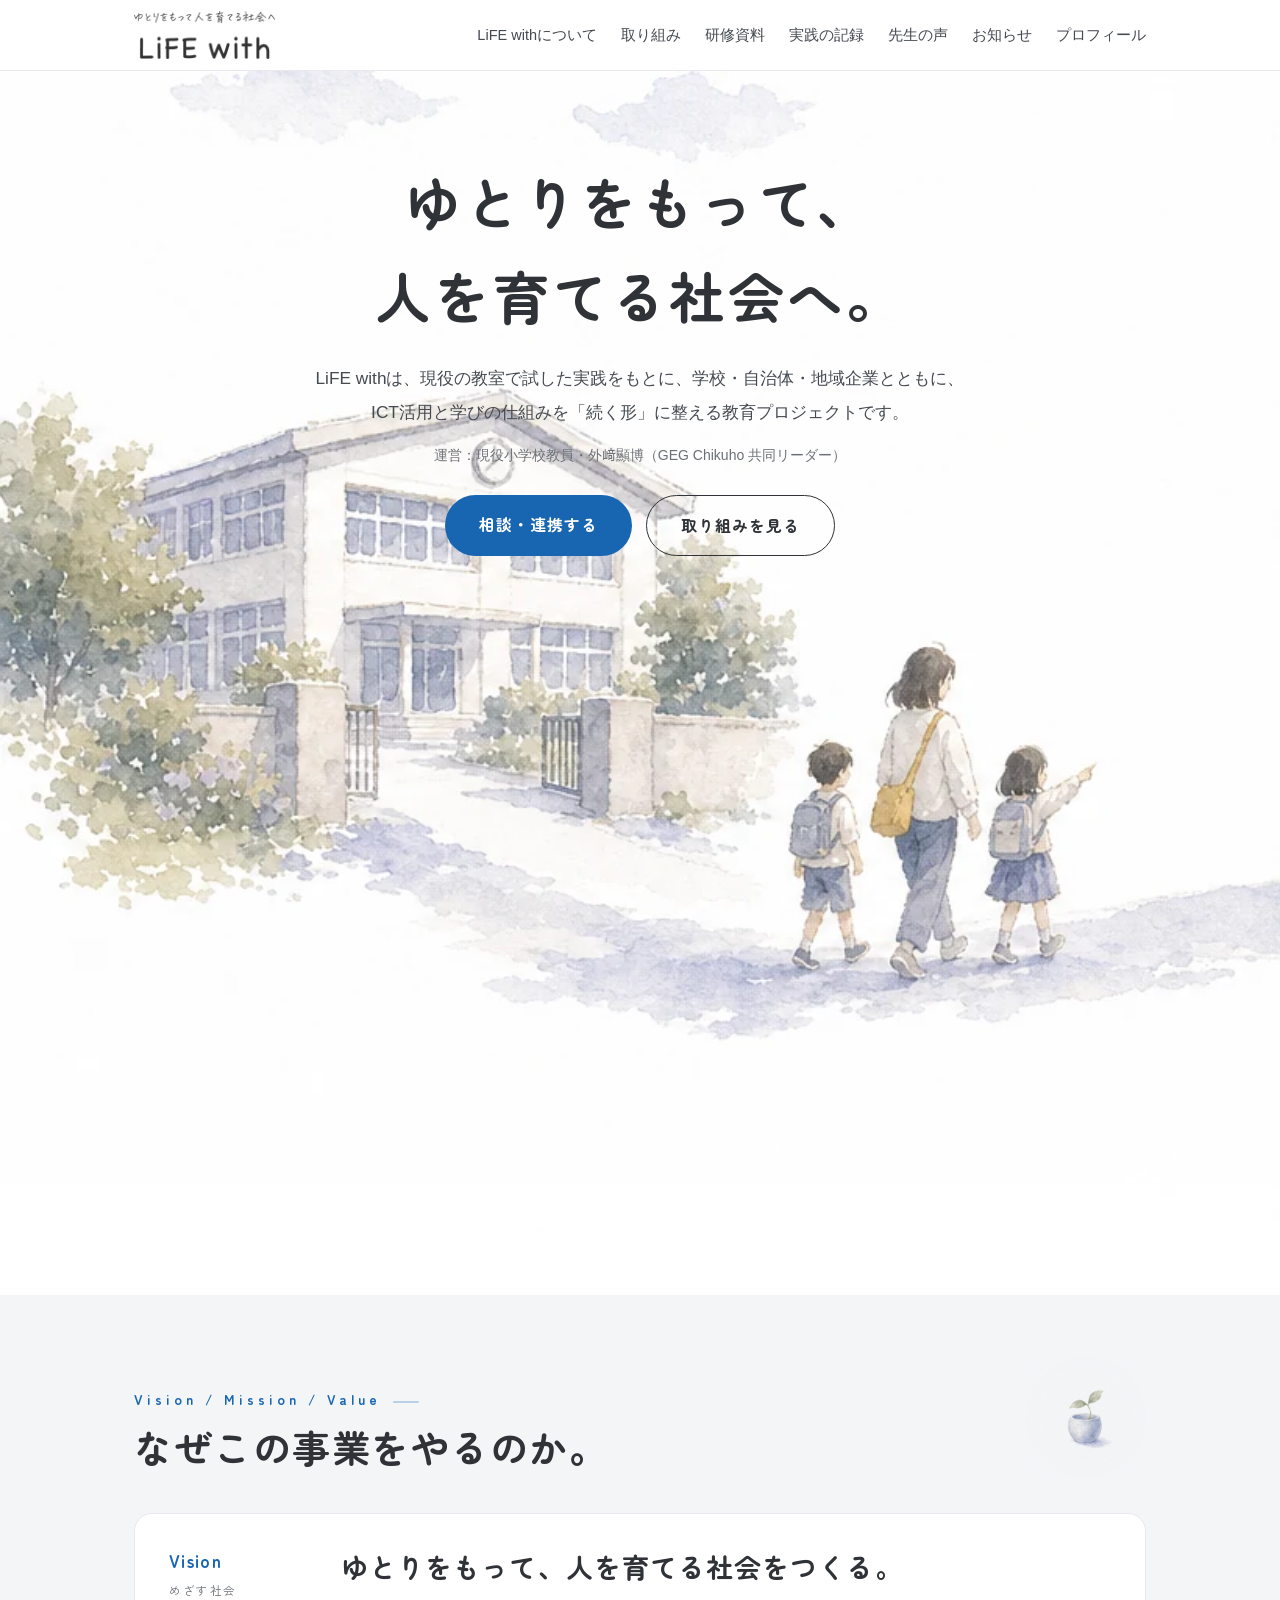
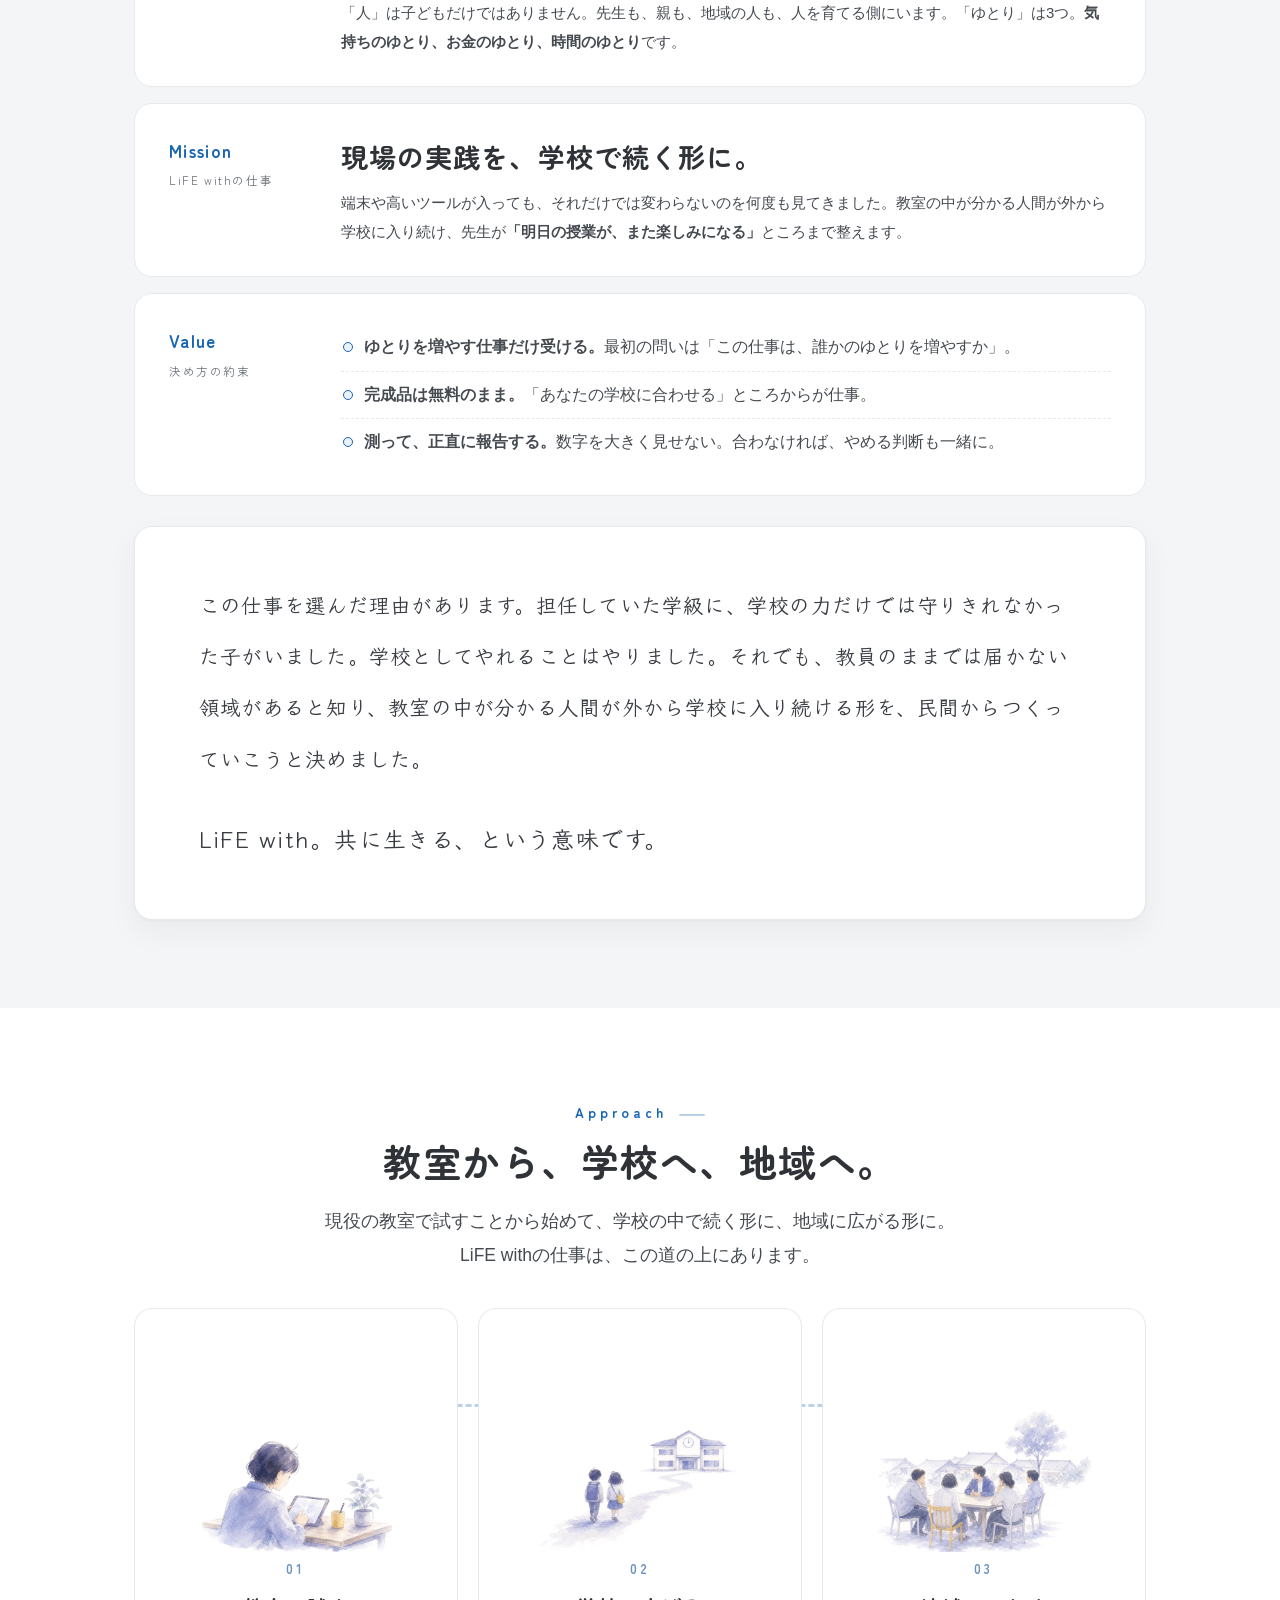
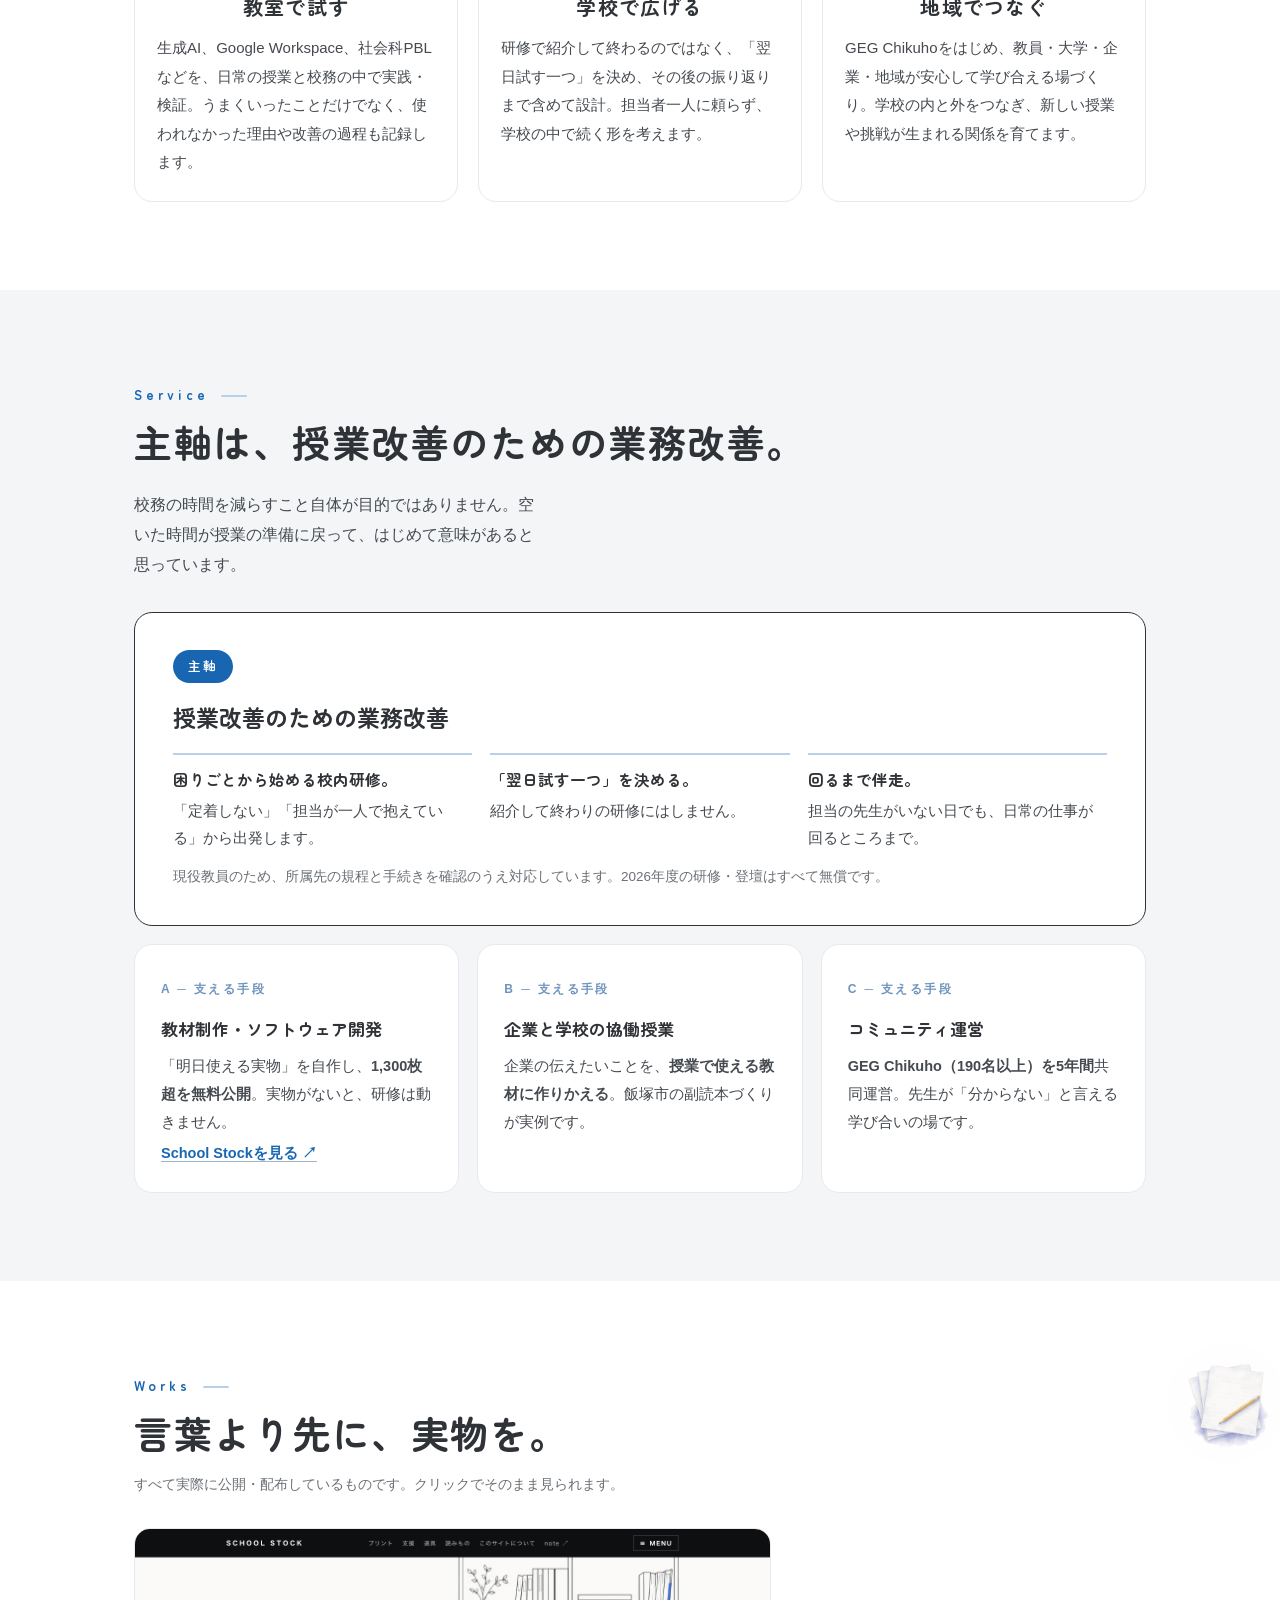
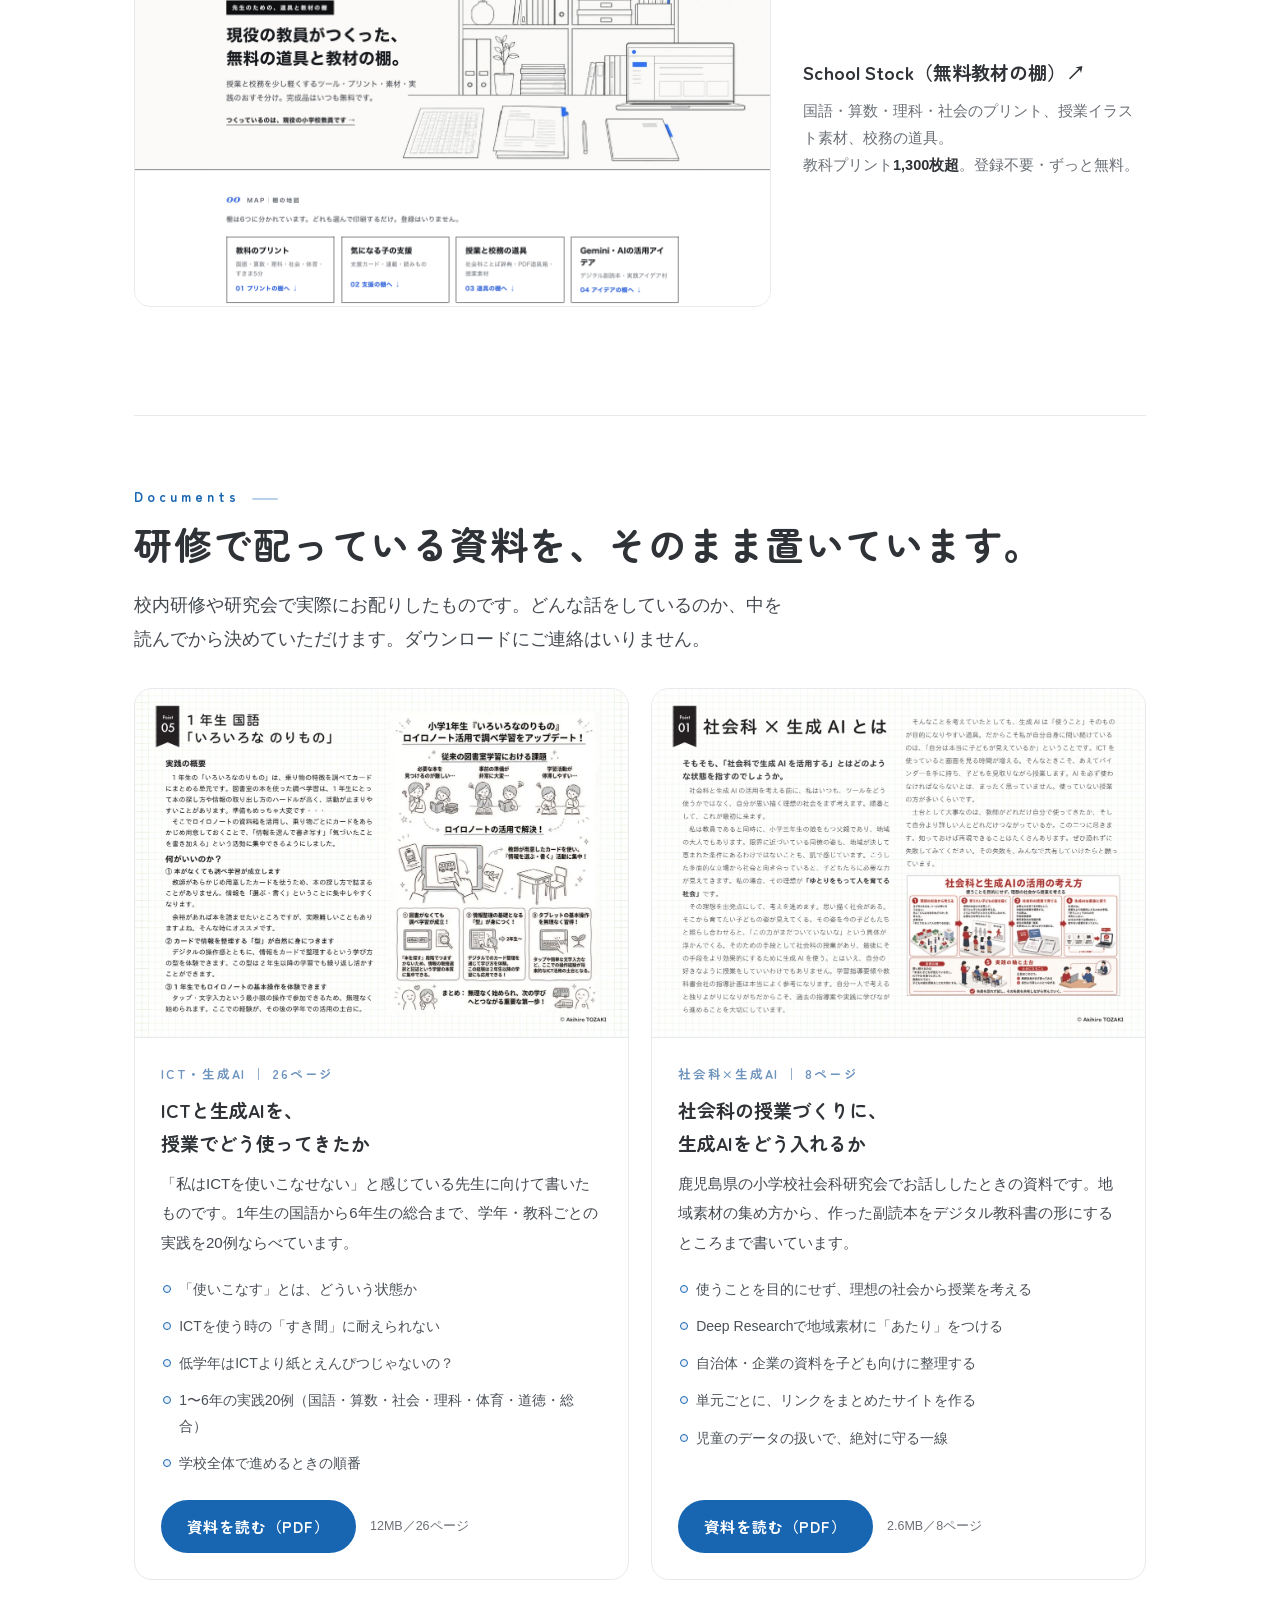
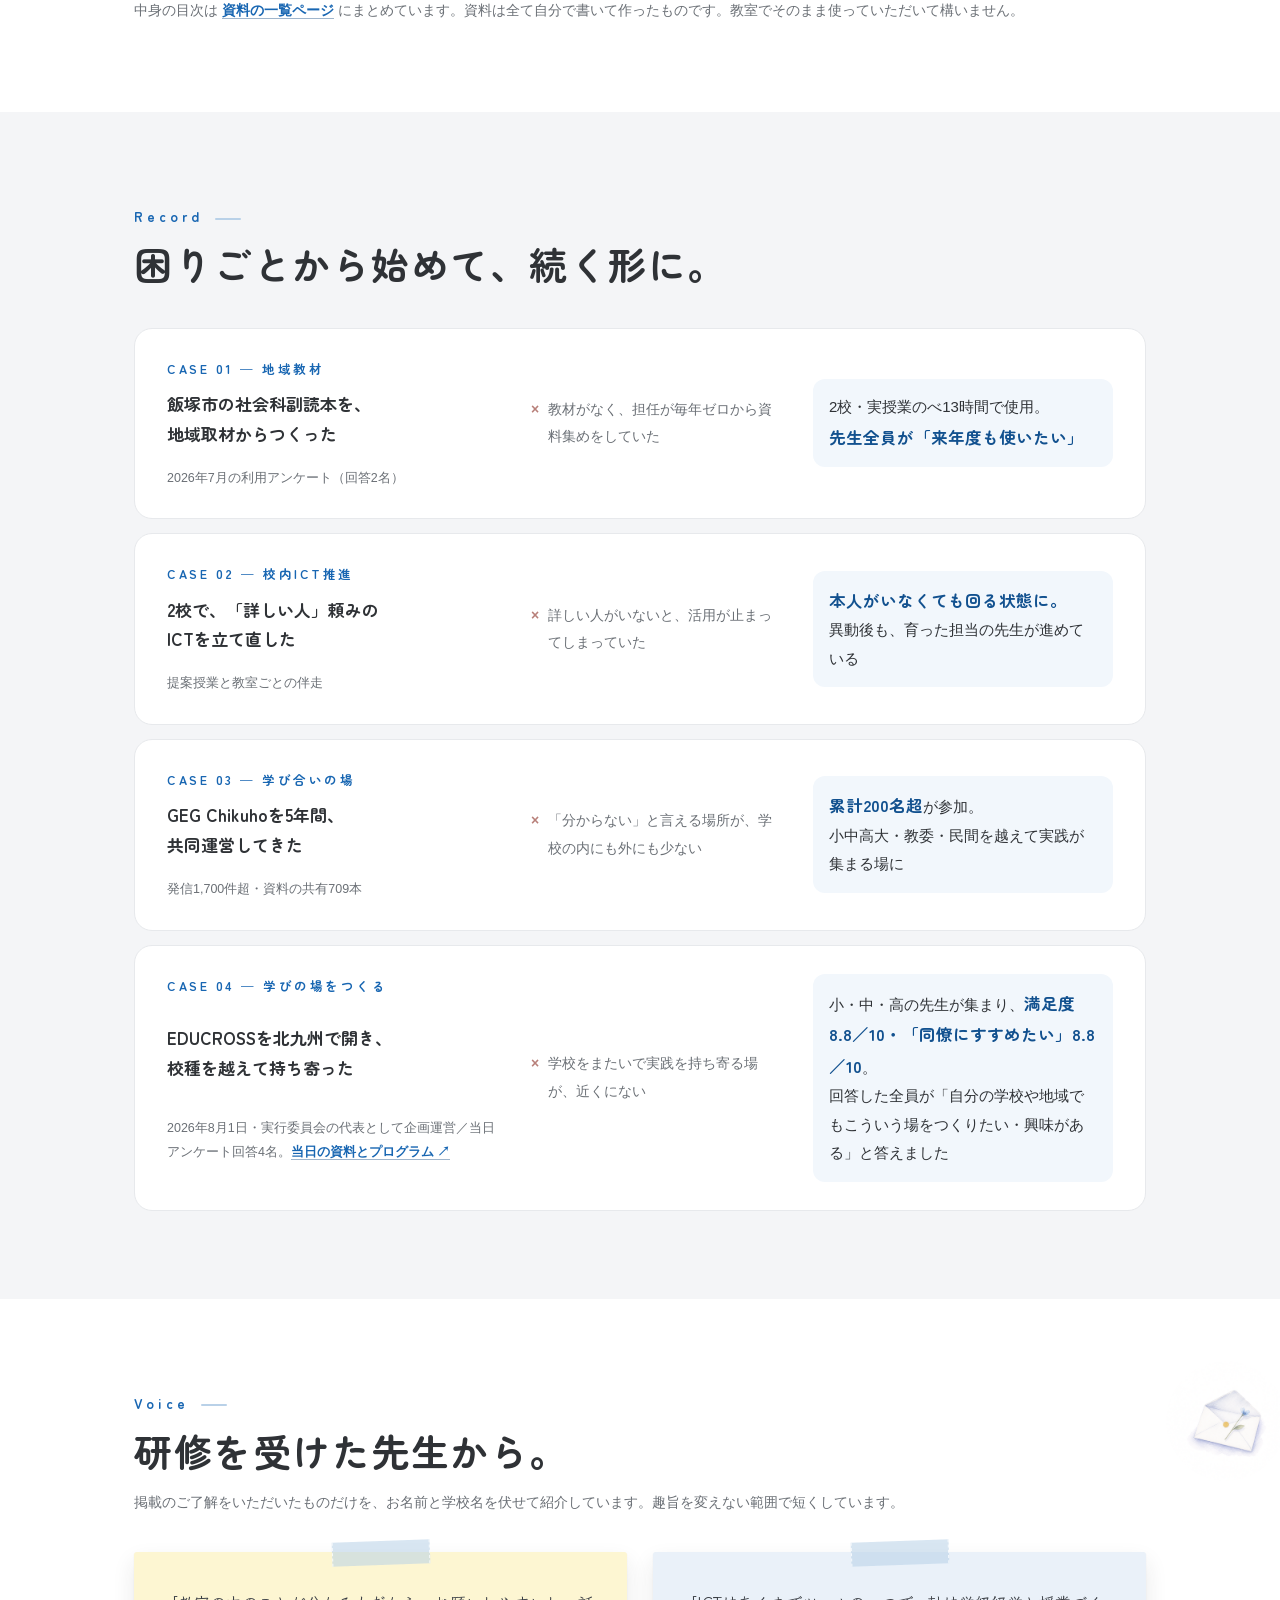
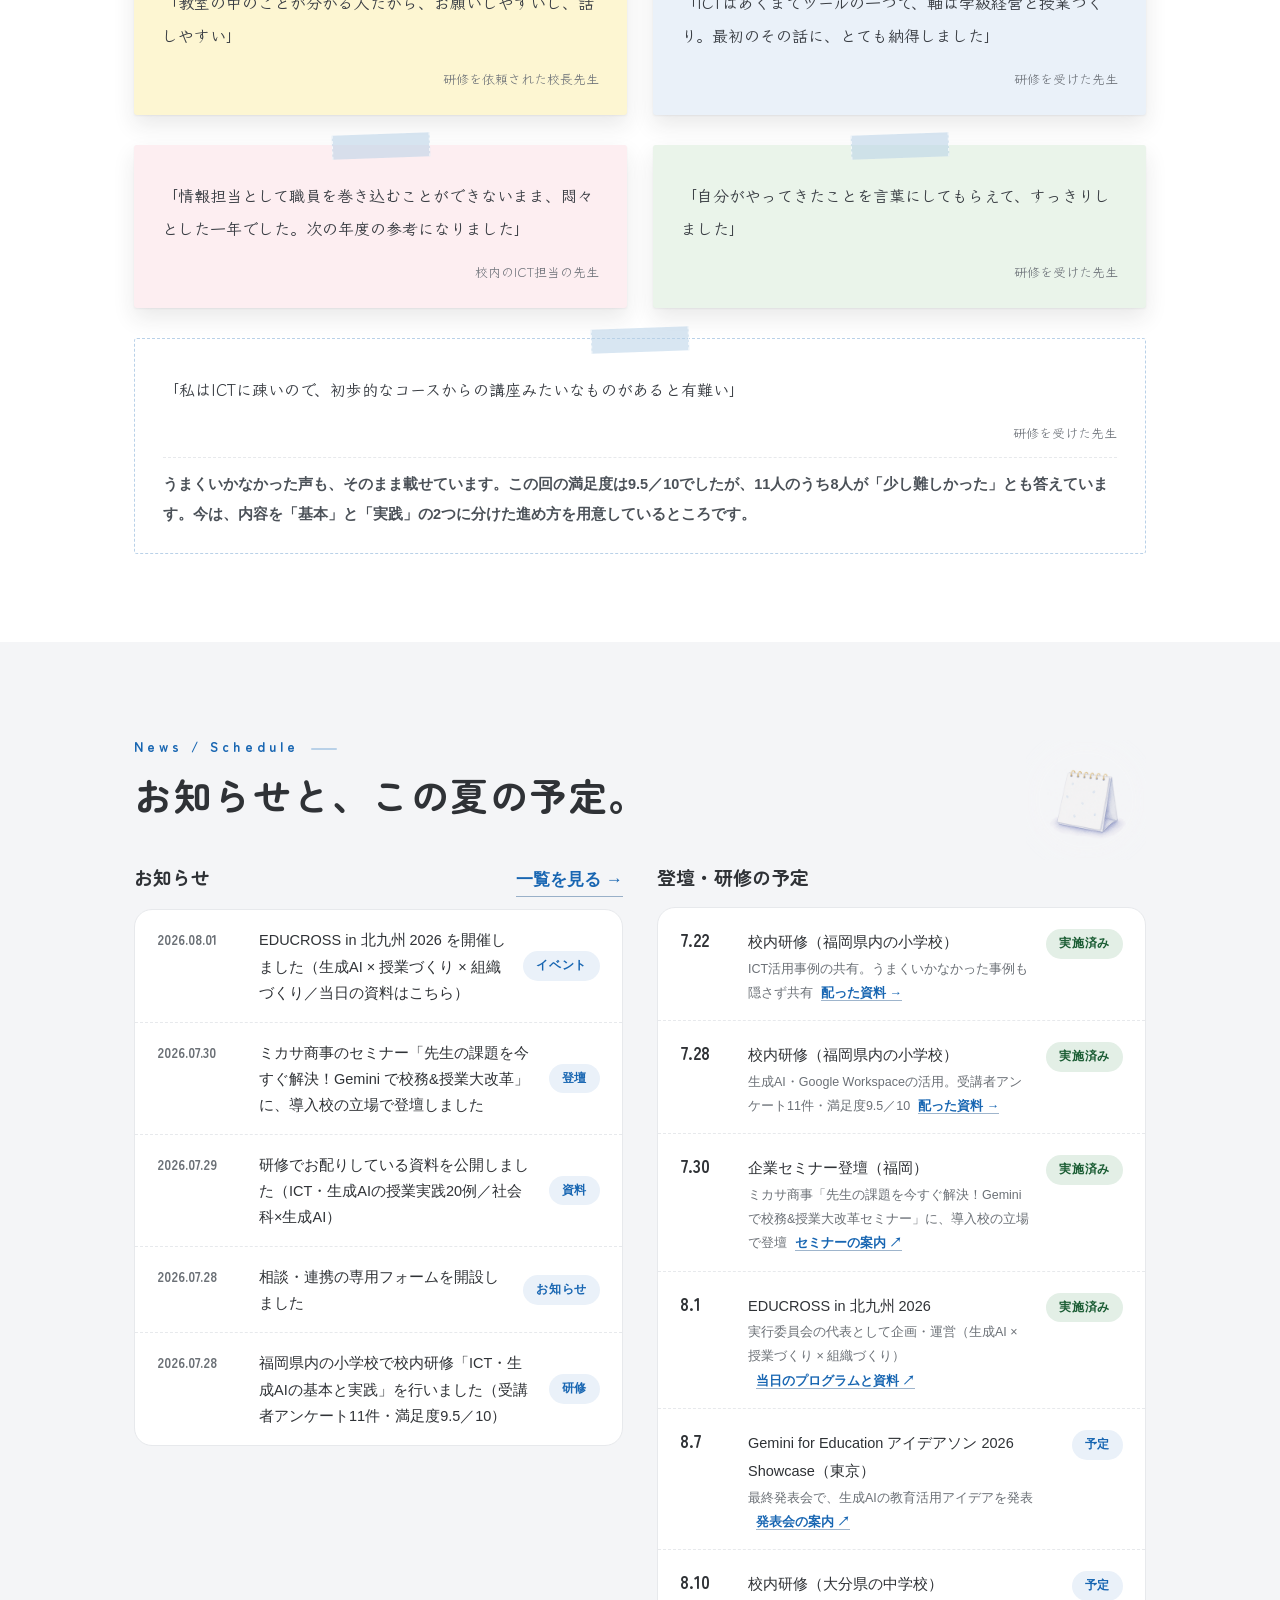
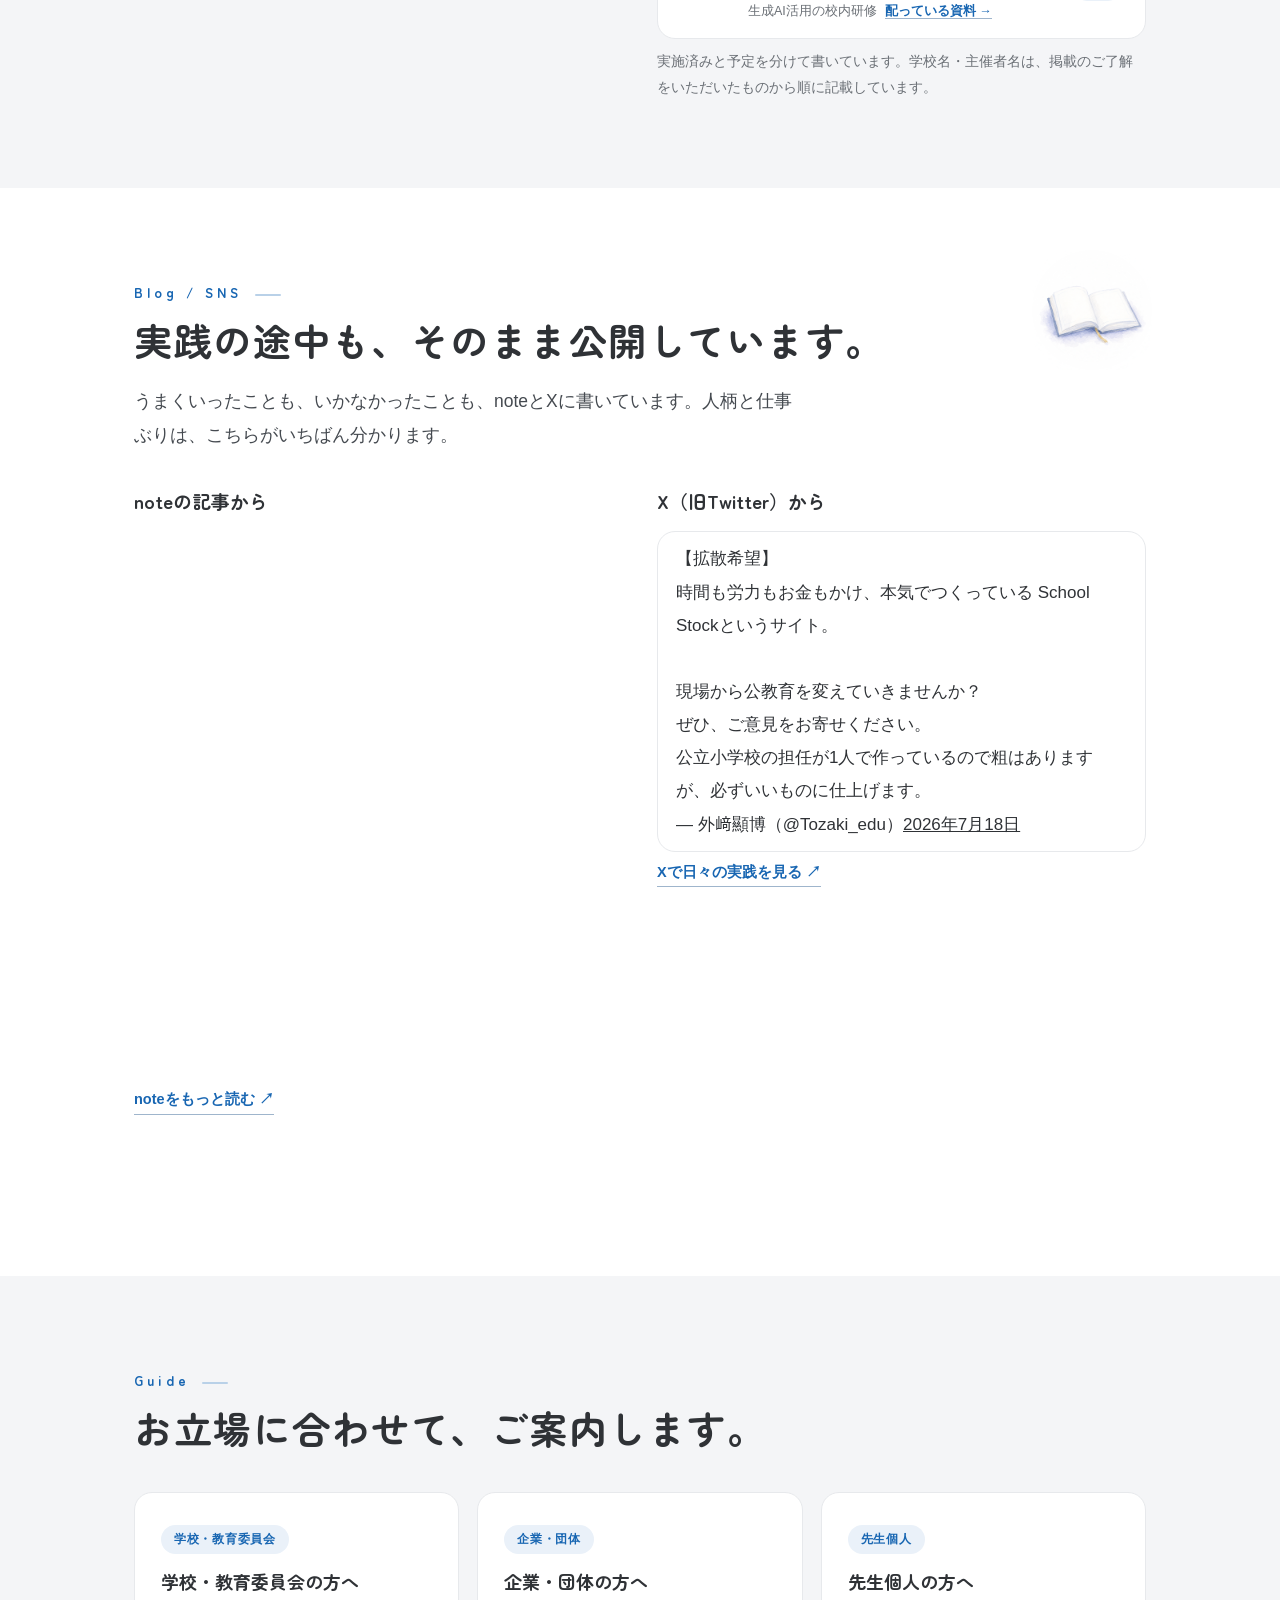
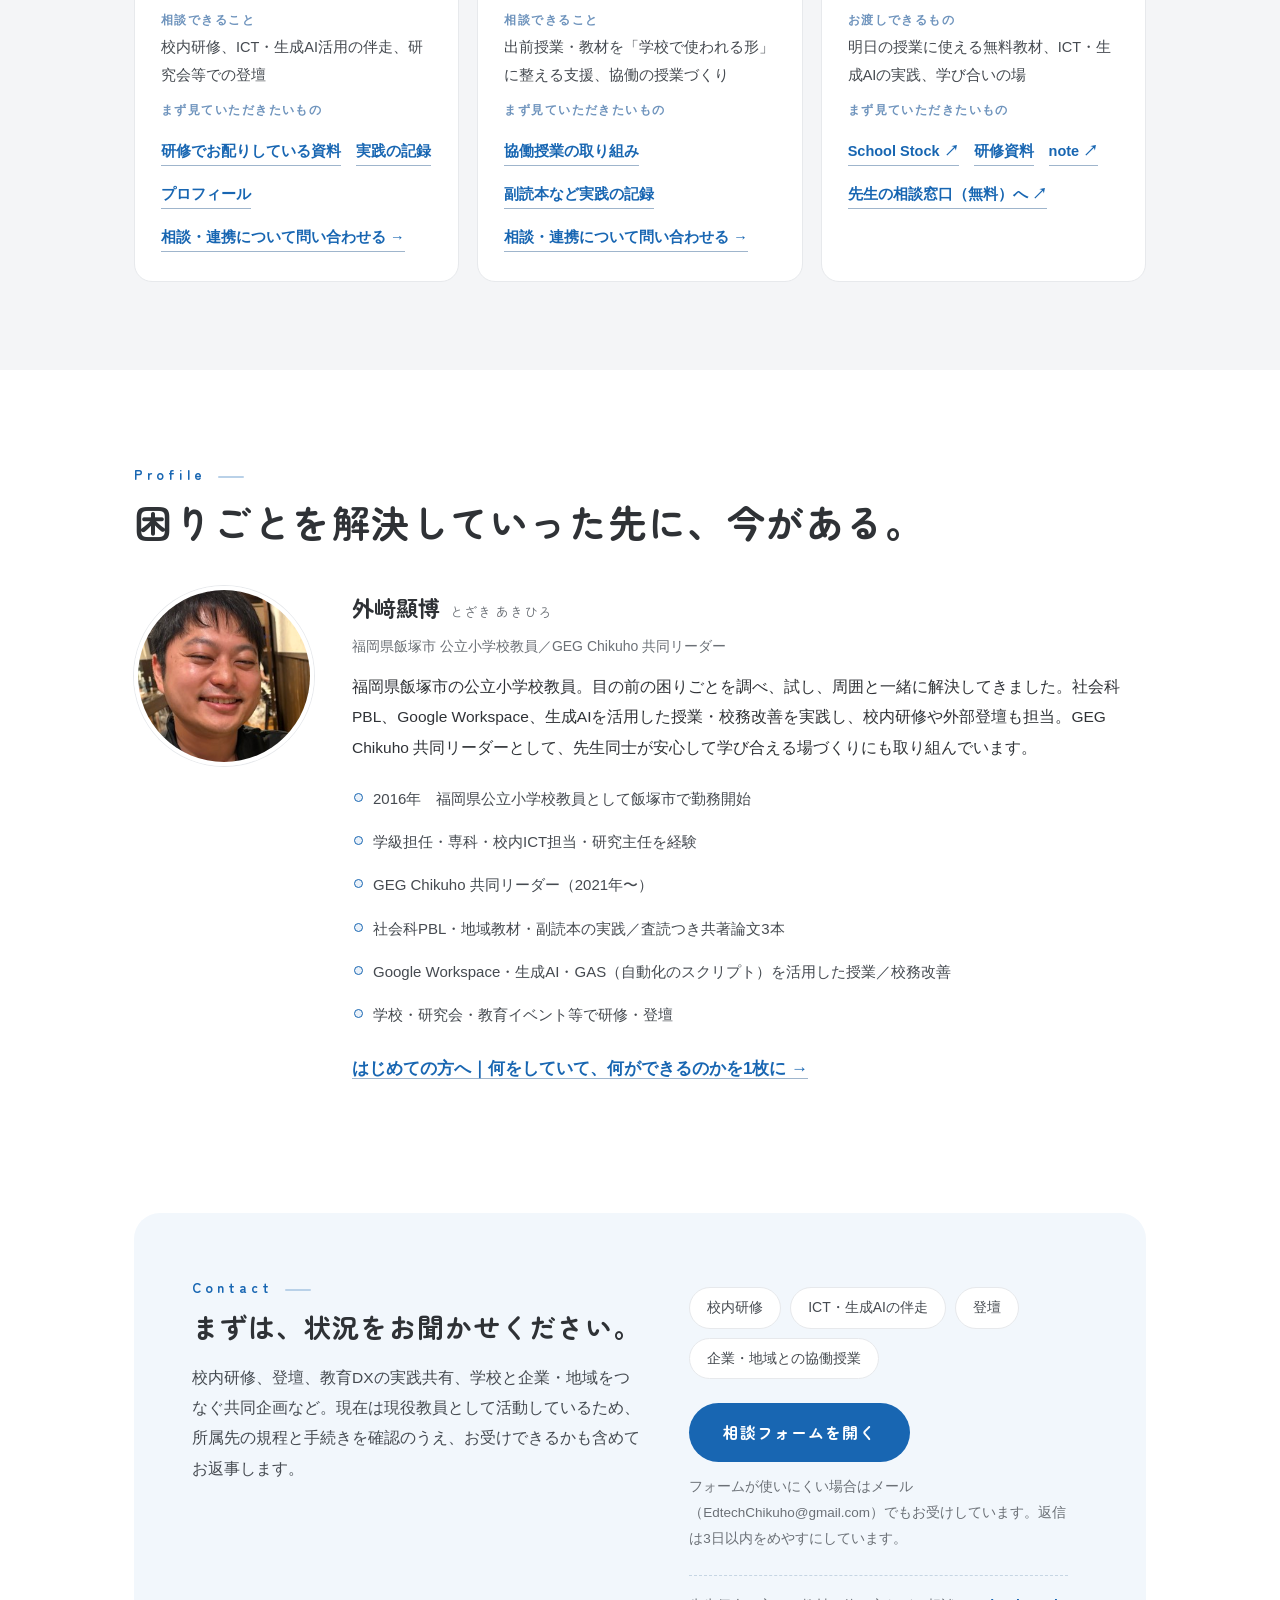
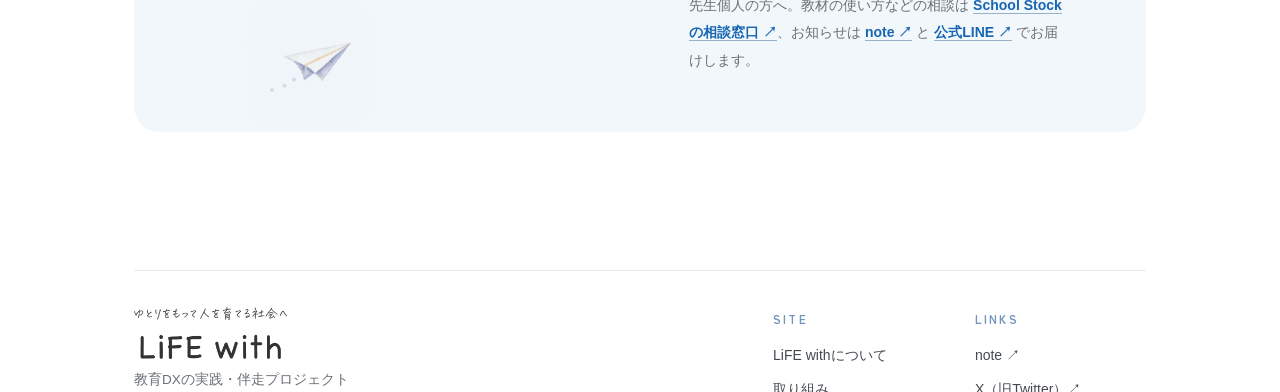
==== commit 6041c31e: "v12.4 登壇・研修の予定にリンクを付けられるようにした - data.js に href / hrefLabel を追加（外部は ↗・サイト内は → で出し分け） - 7.30 ミカサ商事のセミナ" ====
--- a/index.html
+++ b/index.html
@@ -269,6 +269,7 @@
   .sc .d{ font-family:"Zen Maru Gothic",sans-serif; font-weight:700; font-size:17px; min-width:52px; }
   .sc .t{ flex:1; font-size:14.5px; }
   .sc .t small{ display:block; font-size:12.5px; color:var(--sub); }
+  .sc .sc-link{ margin-left:8px; font-size:12.5px; white-space:nowrap; }
 
   /* 読みもの（note・X） */
   .embed-grid{ display:grid; grid-template-columns:1fr 1fr; gap:34px; margin-top:30px; align-items:start; }
@@ -944,8 +945,14 @@
   var sc = document.getElementById('sched');
   if (sc && window.LW_SCHEDULE) {
     sc.innerHTML = window.LW_SCHEDULE.map(function(r){
+      var link = r.href
+        ? '<a class="tl sc-link" href="' + r.href + '"' +
+          (r.href.indexOf('http')===0 ? ' target="_blank" rel="noopener"' : '') + '>' +
+          (r.hrefLabel || 'くわしく') + (r.href.indexOf('http')===0 ? ' ↗' : ' →') + '</a>'
+        : '';
       return '<div class="sc"><span class="d">' + r.d + '</span><span class="t">' + r.t +
-        '<small>' + r.s + '</small></span><span class="tag ' + (r.done ? 't-fact">実施済み' : 't-plan">予定') + '</span></div>';
+        '<small>' + r.s + link + '</small></span><span class="tag ' +
+        (r.done ? 't-fact">実施済み' : 't-plan">予定') + '</span></div>';
     }).join('');
   }
 })();
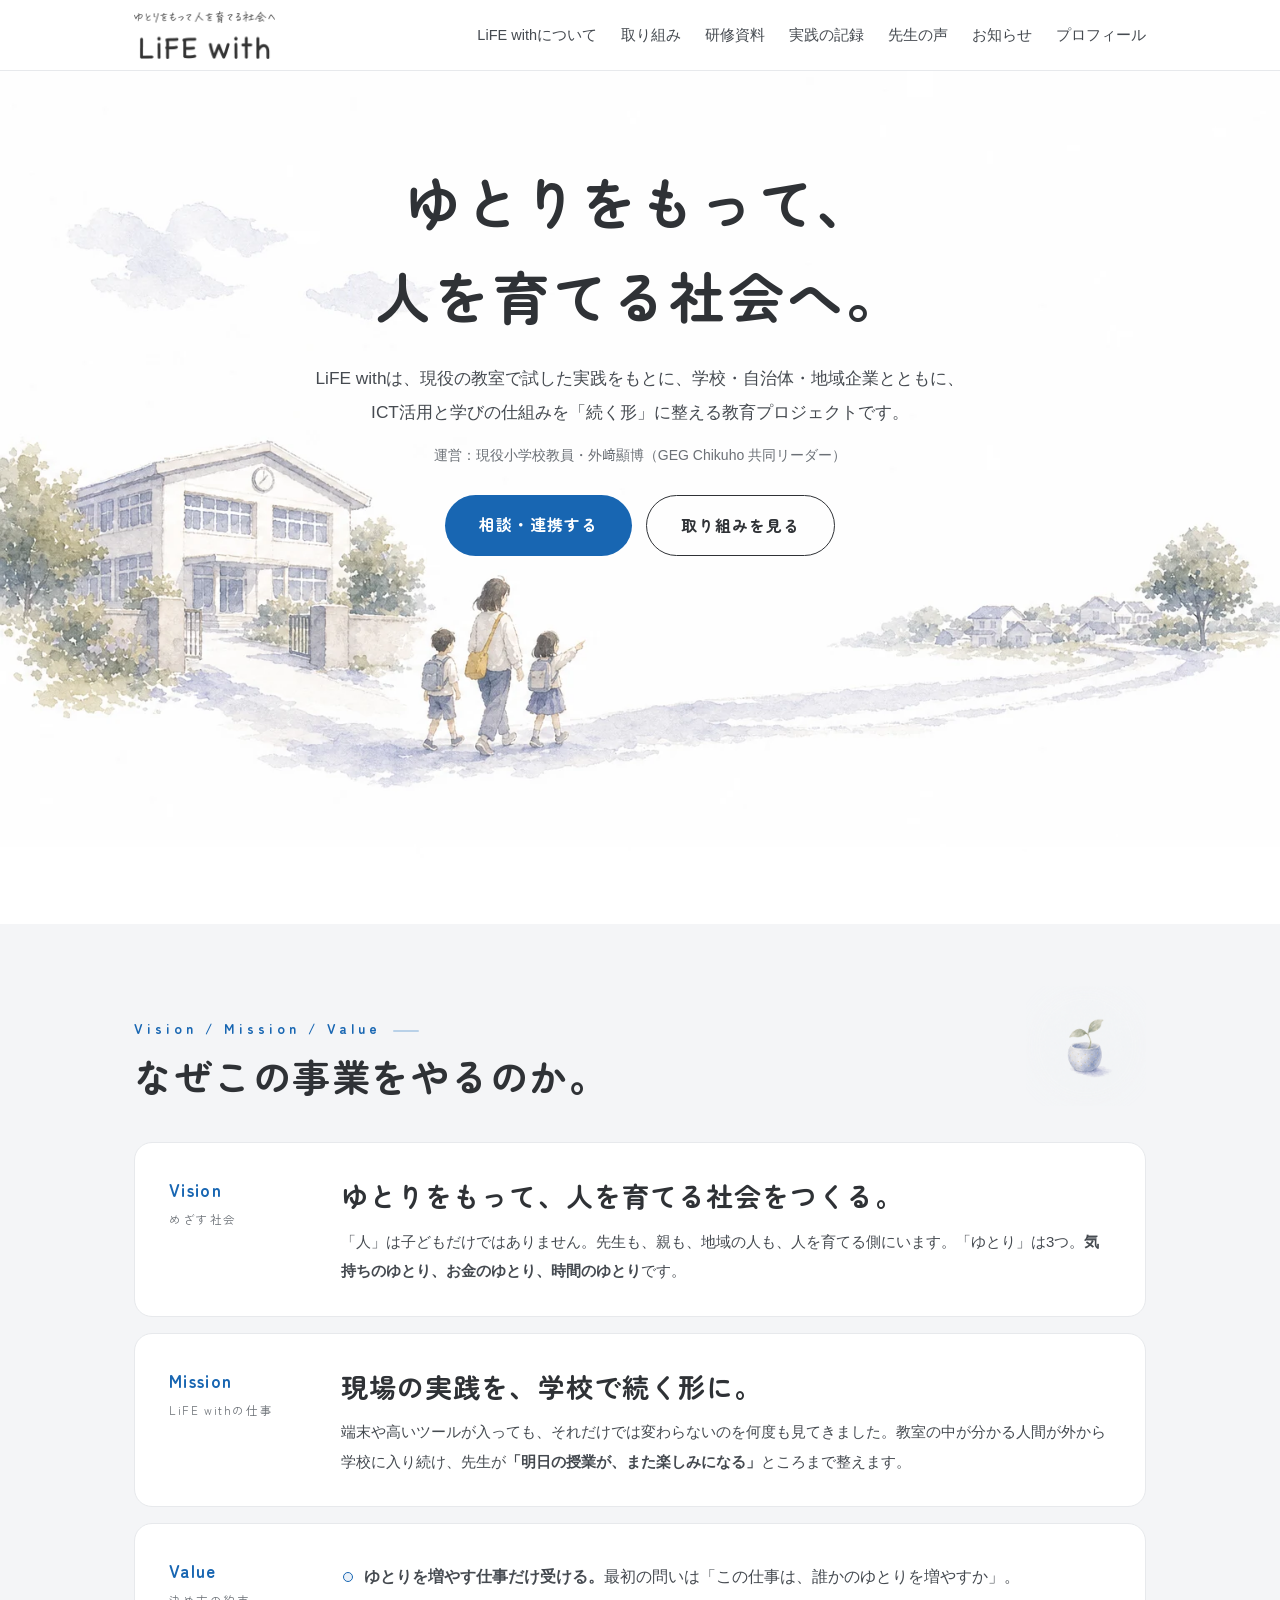
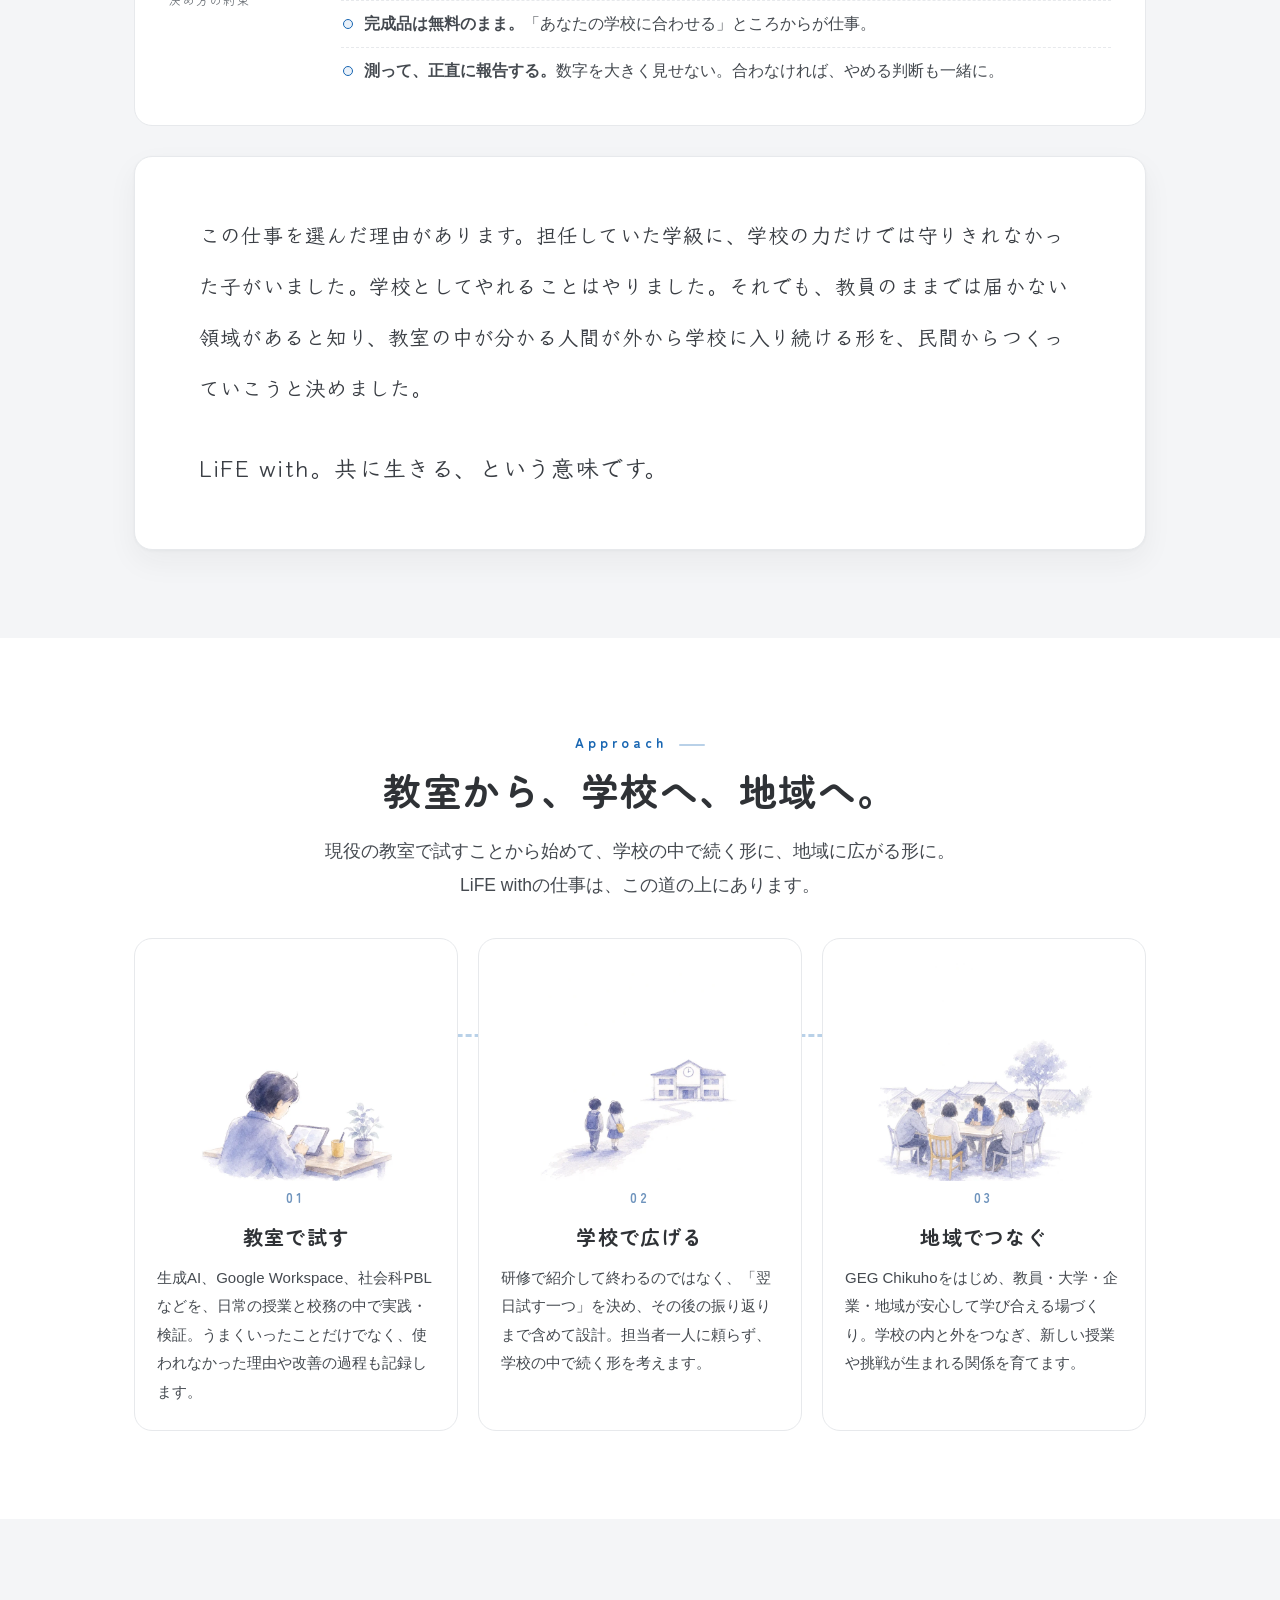
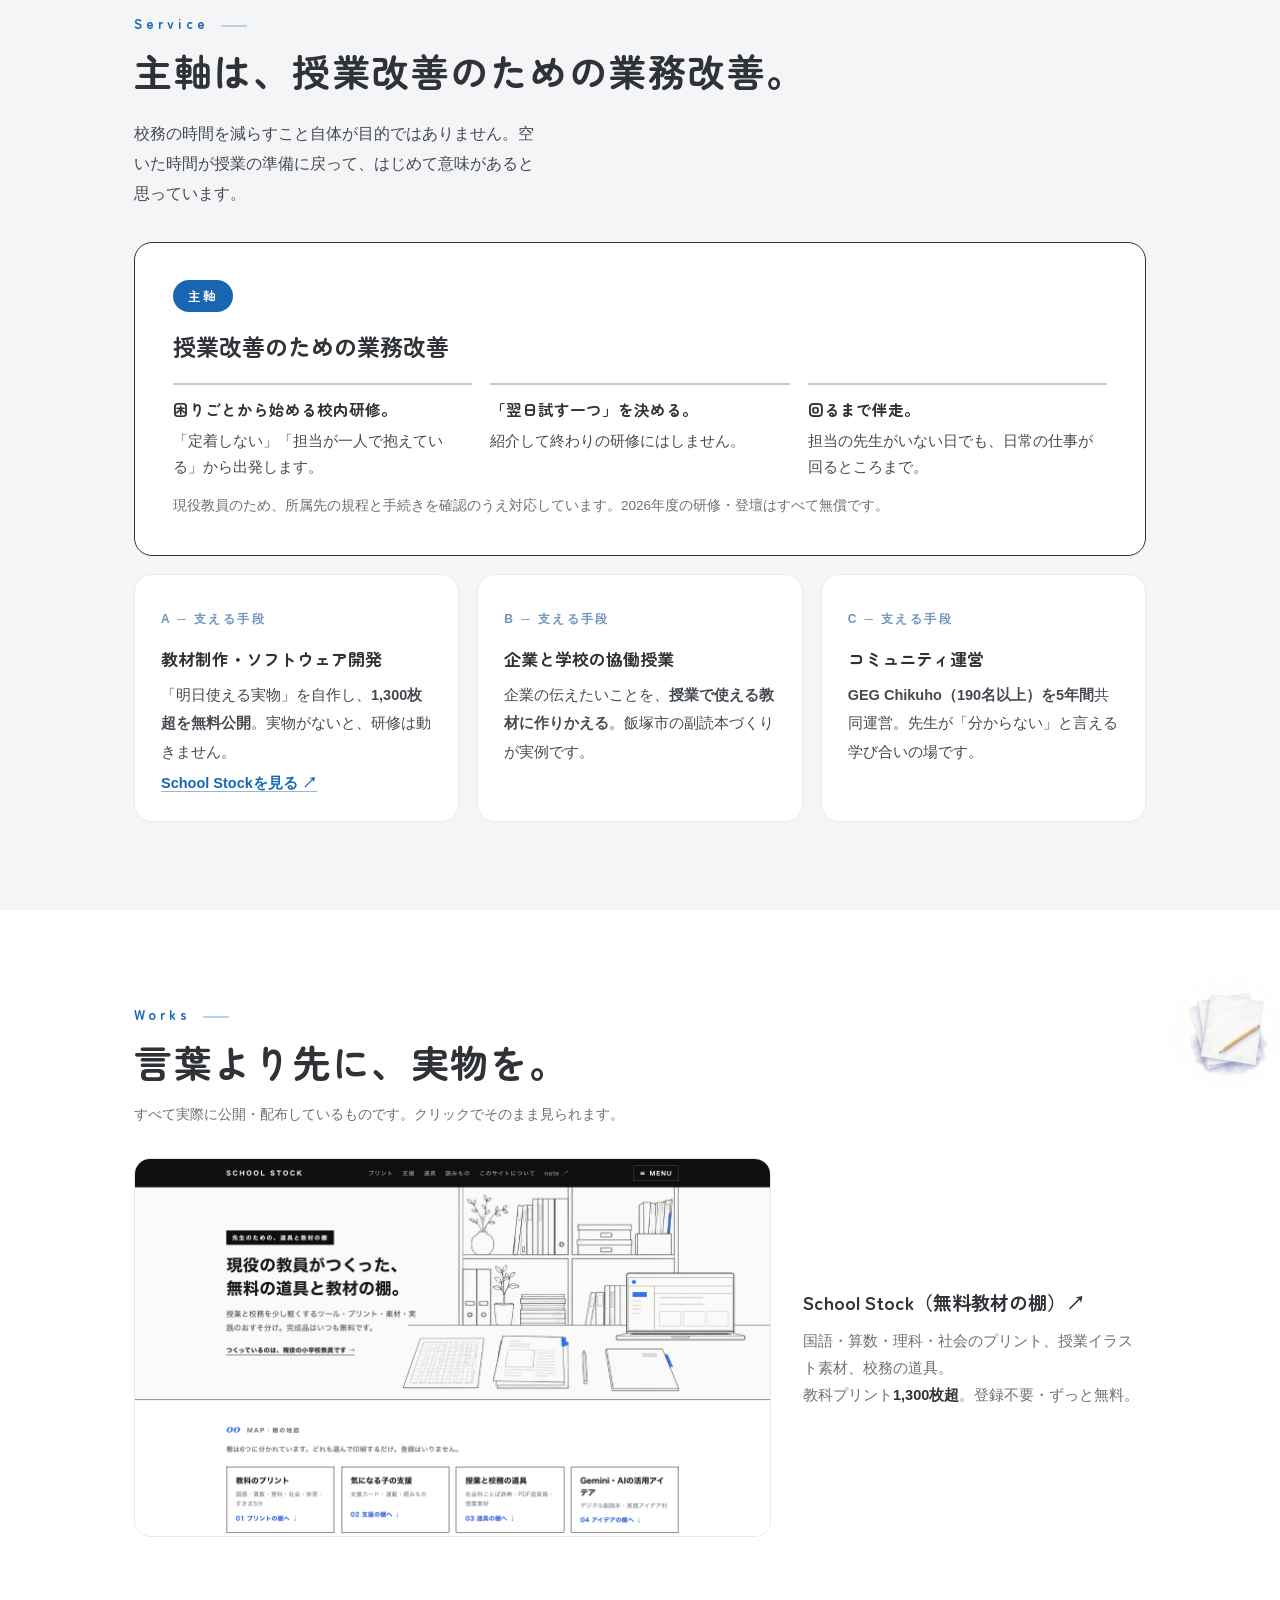
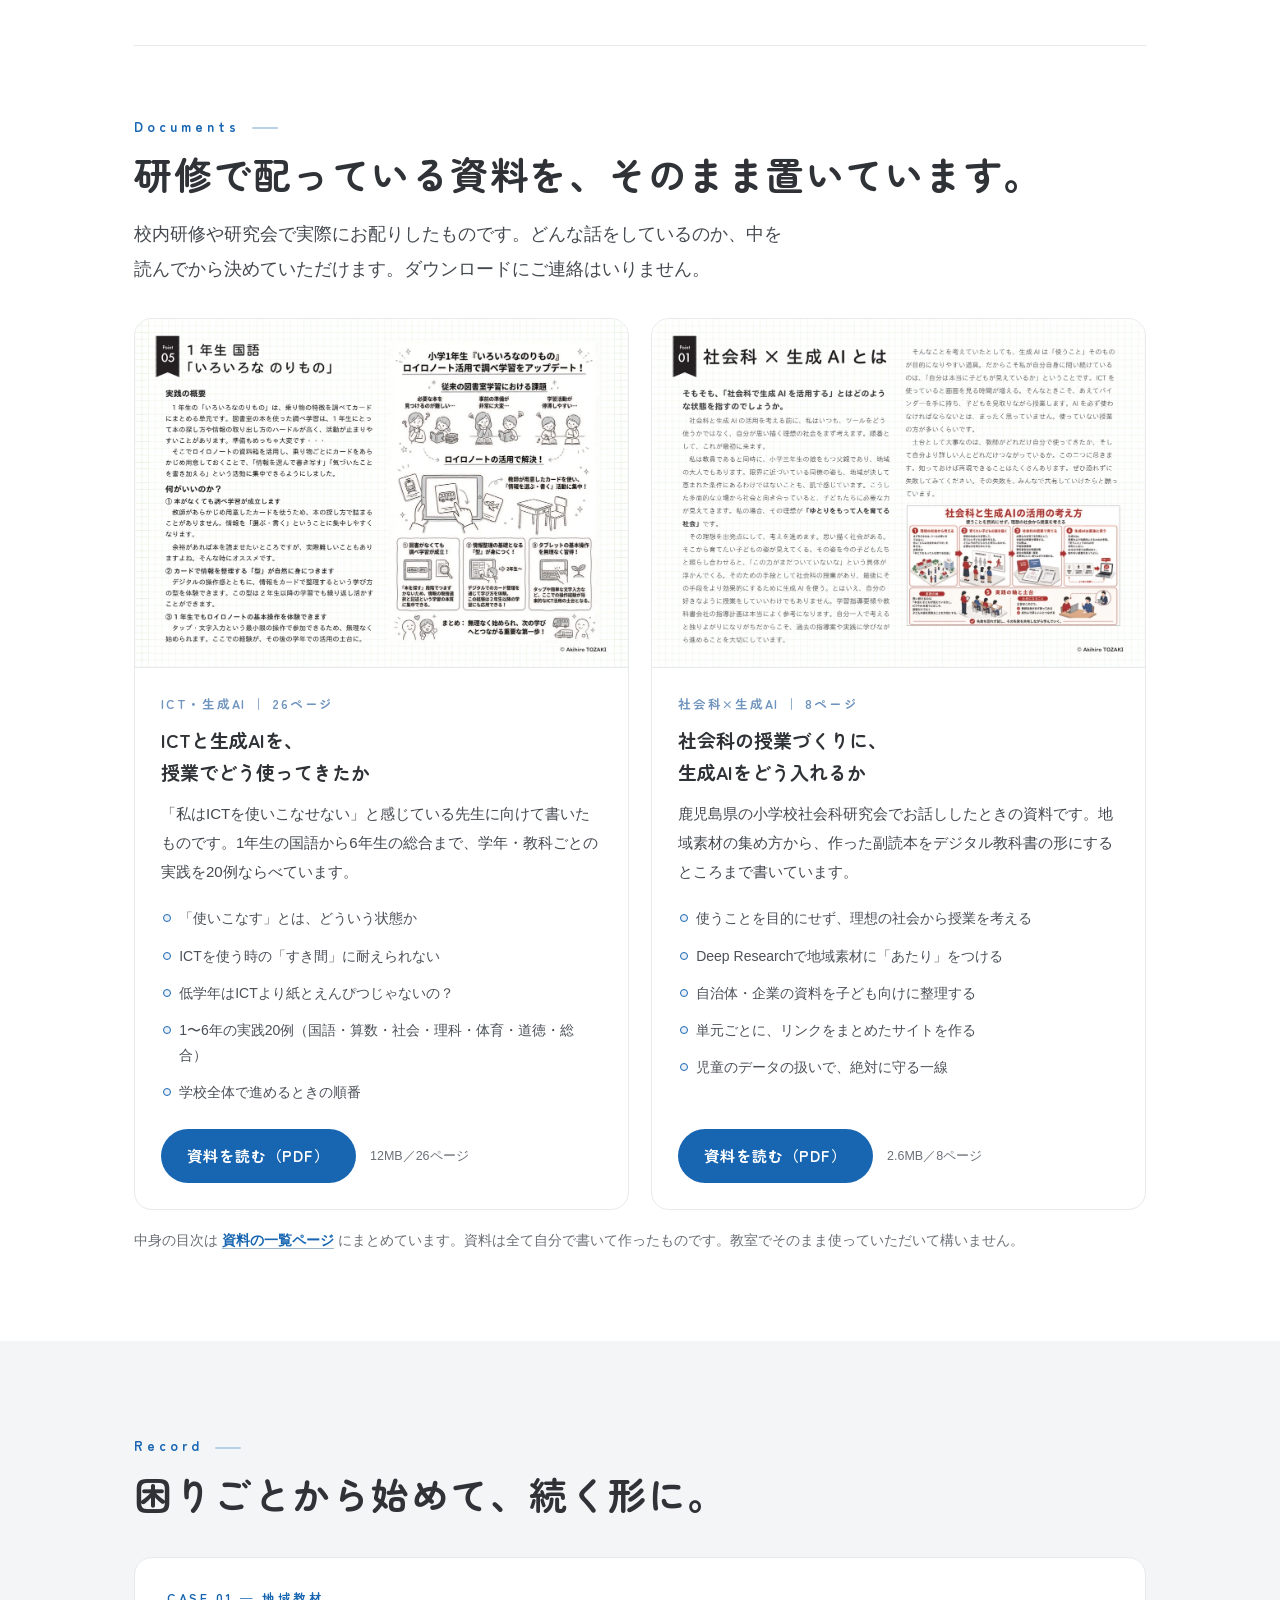
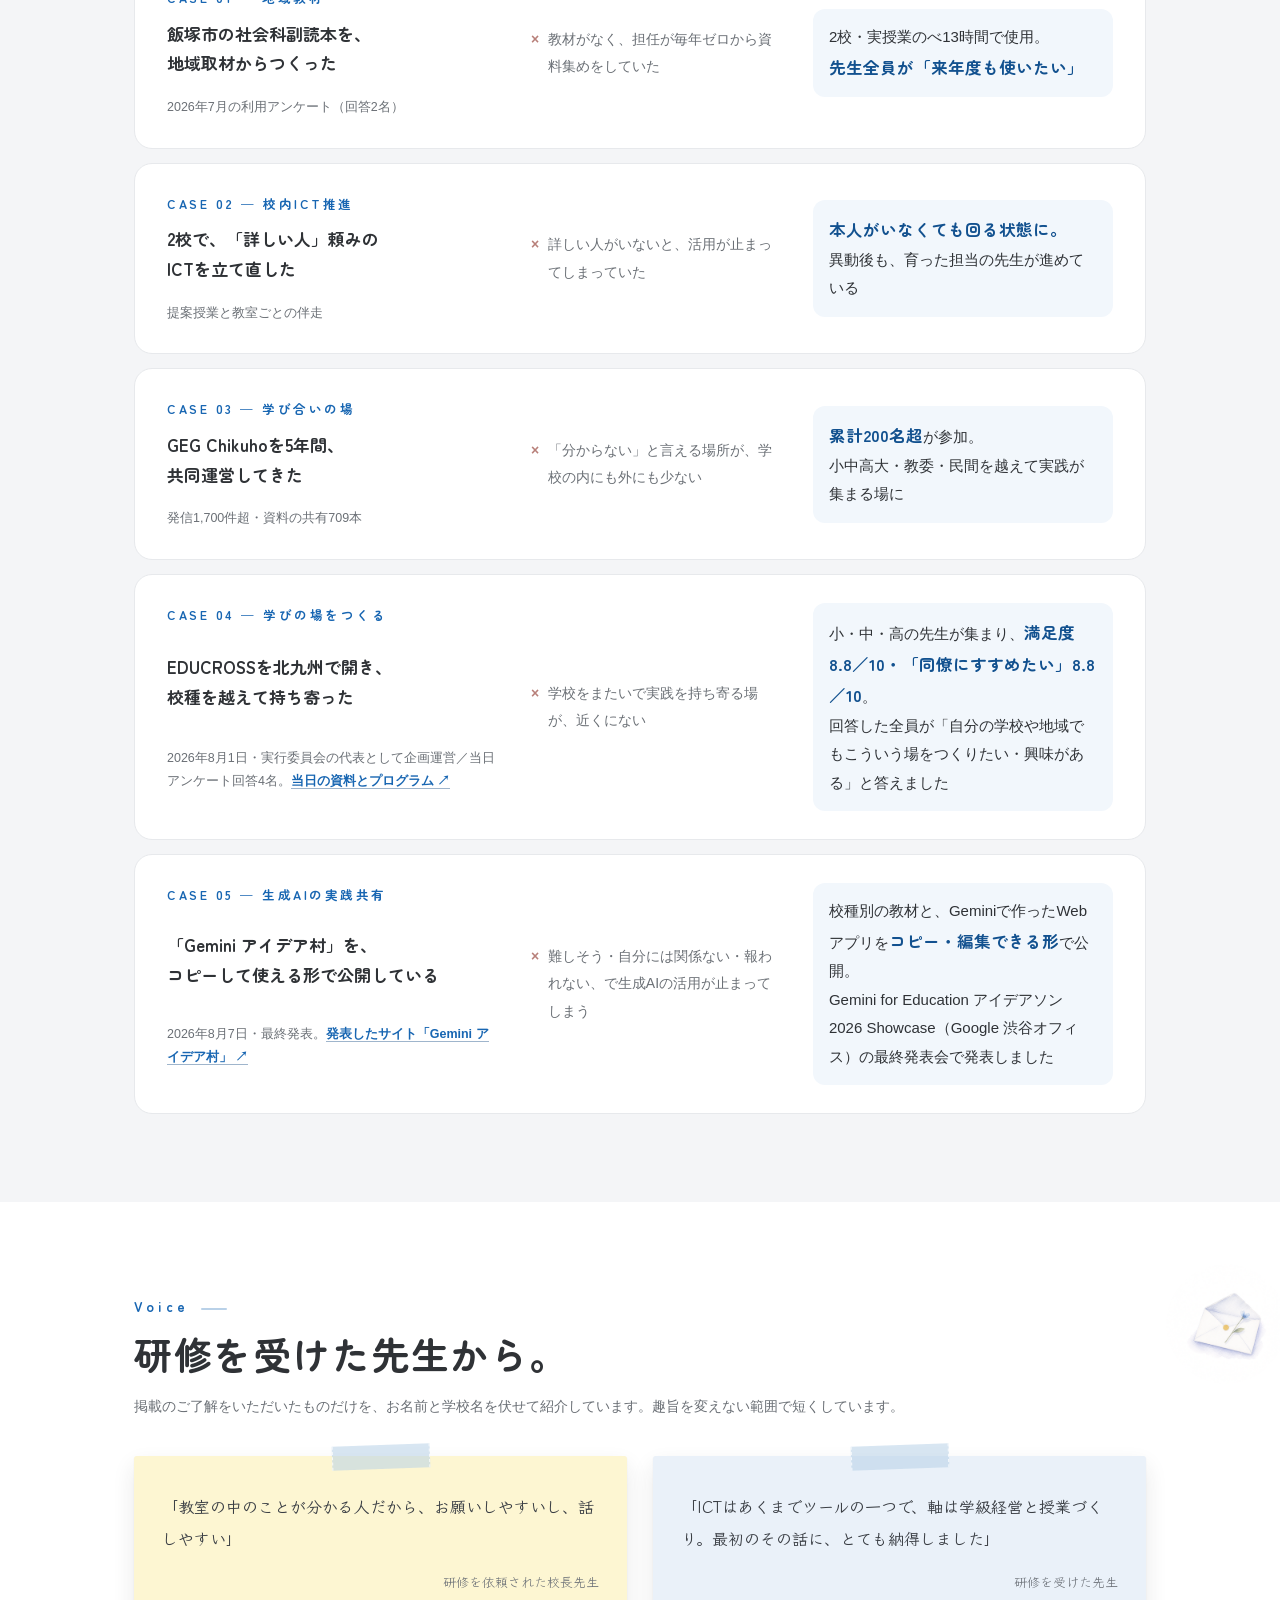
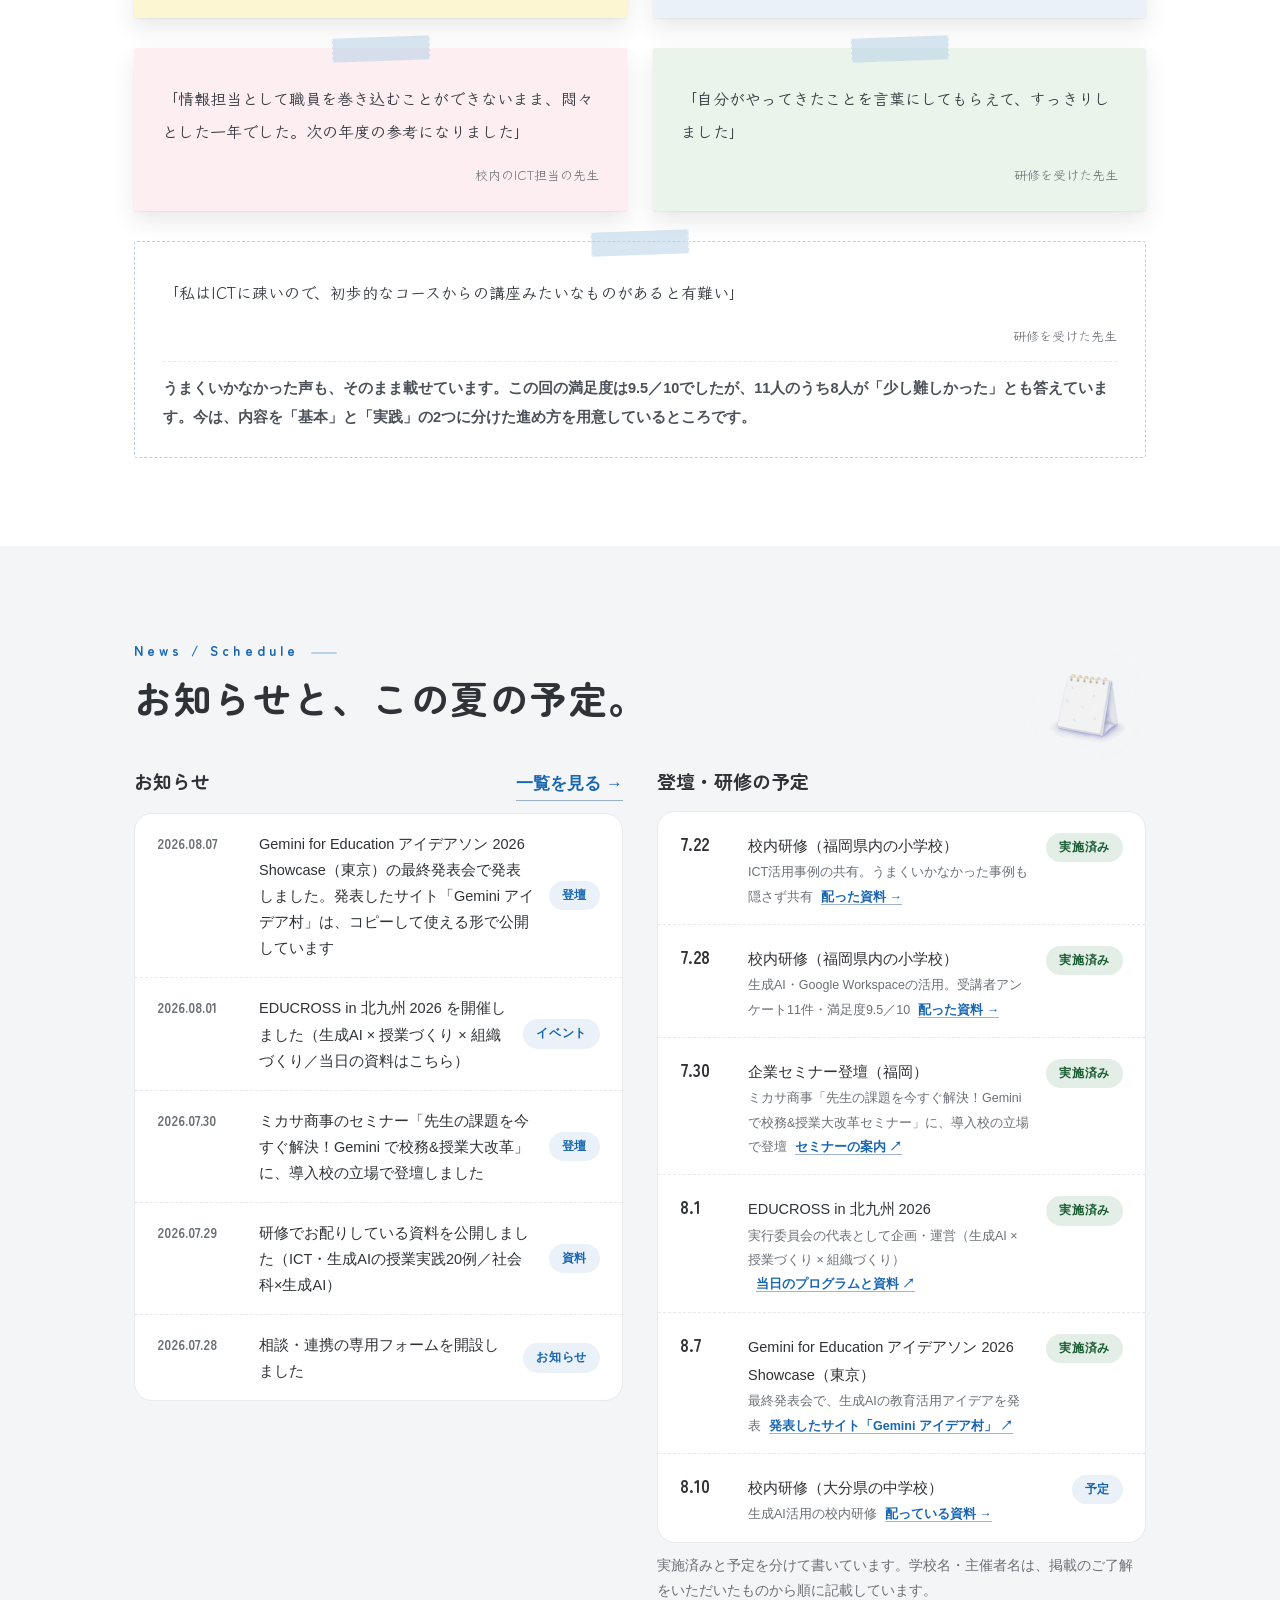
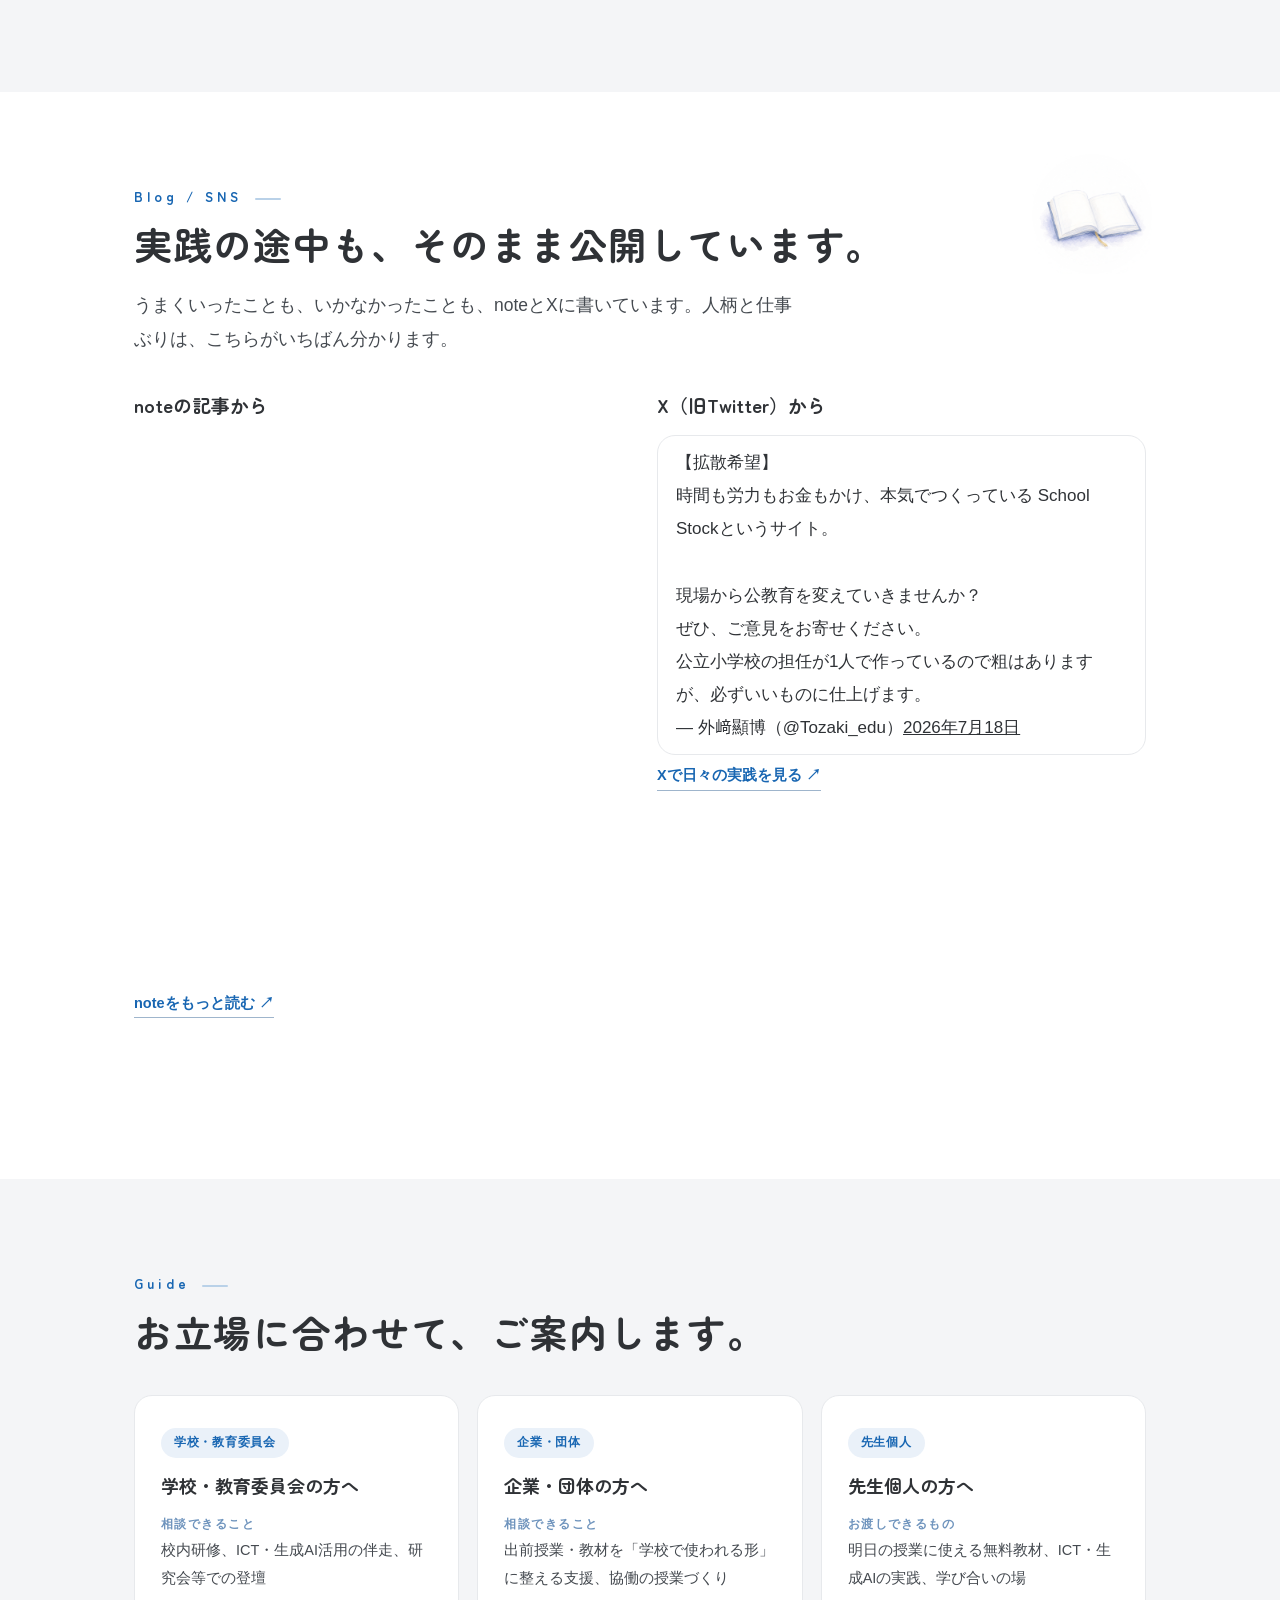
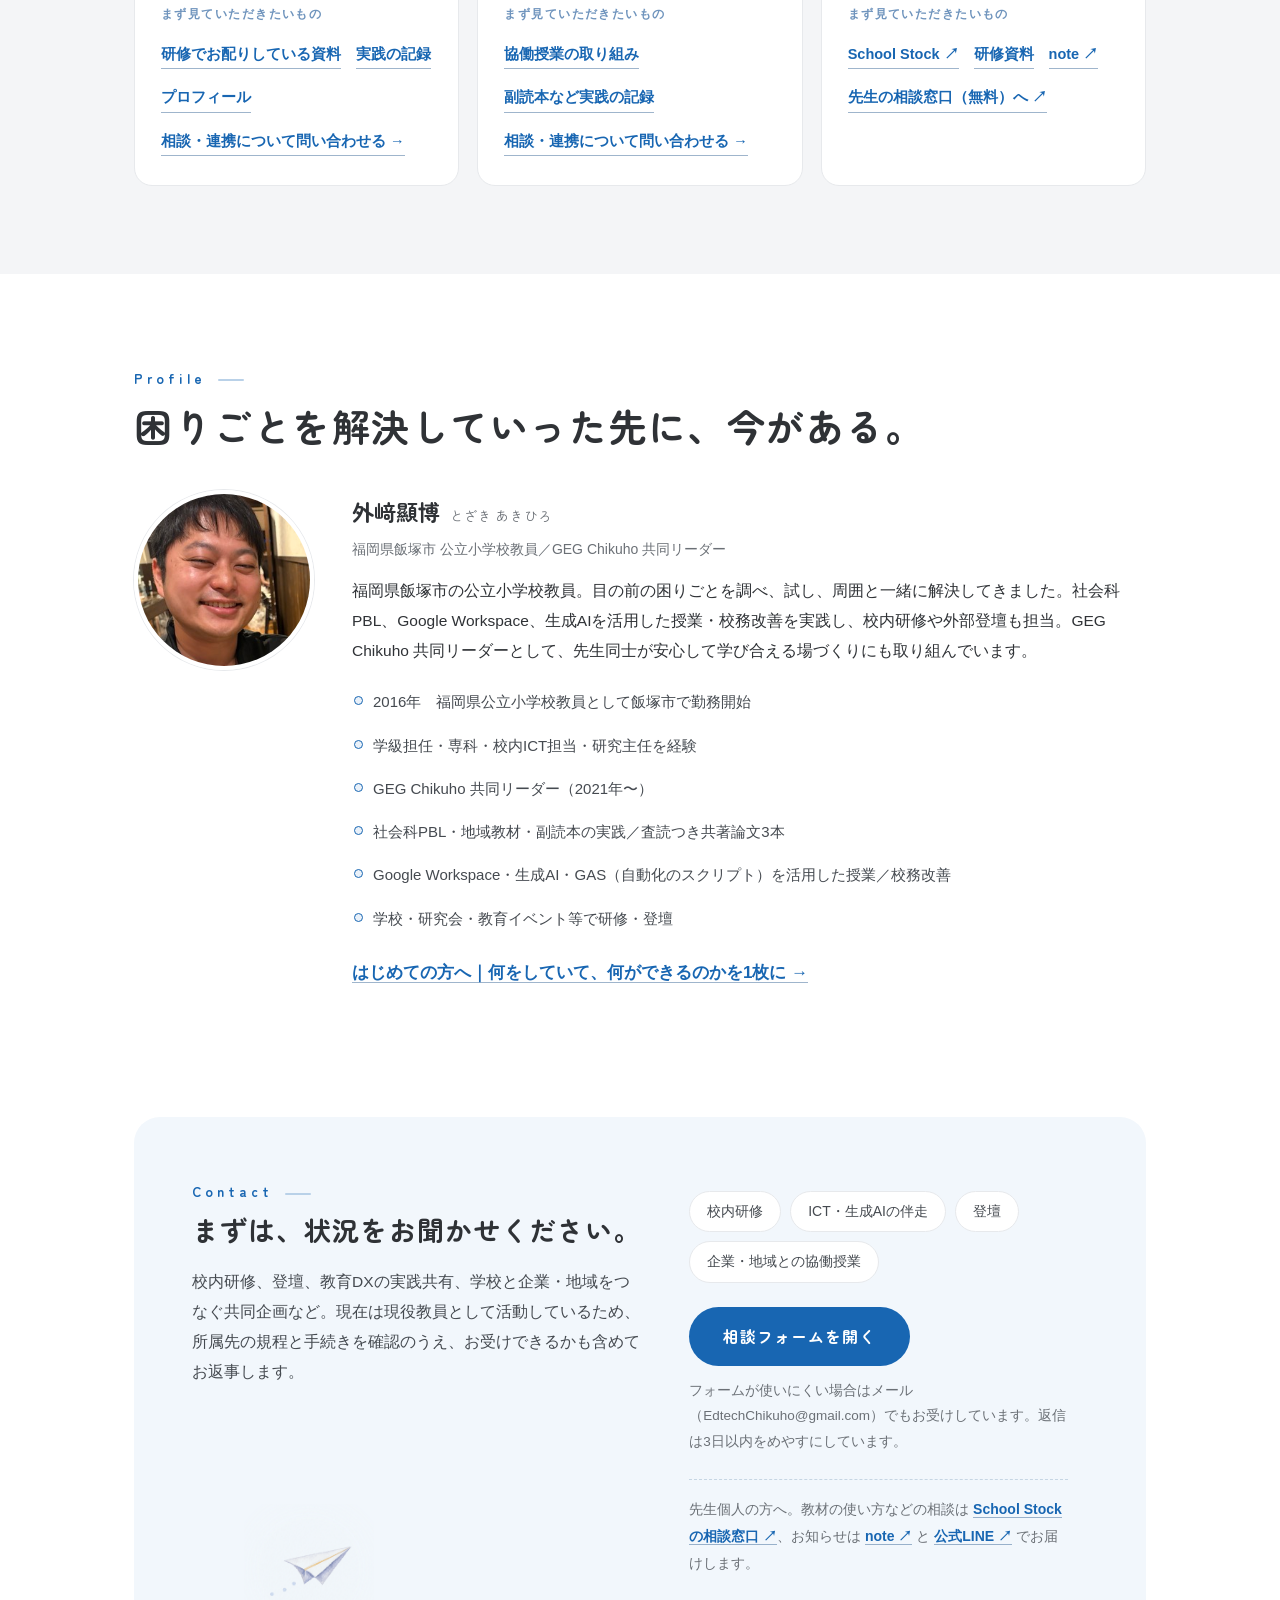
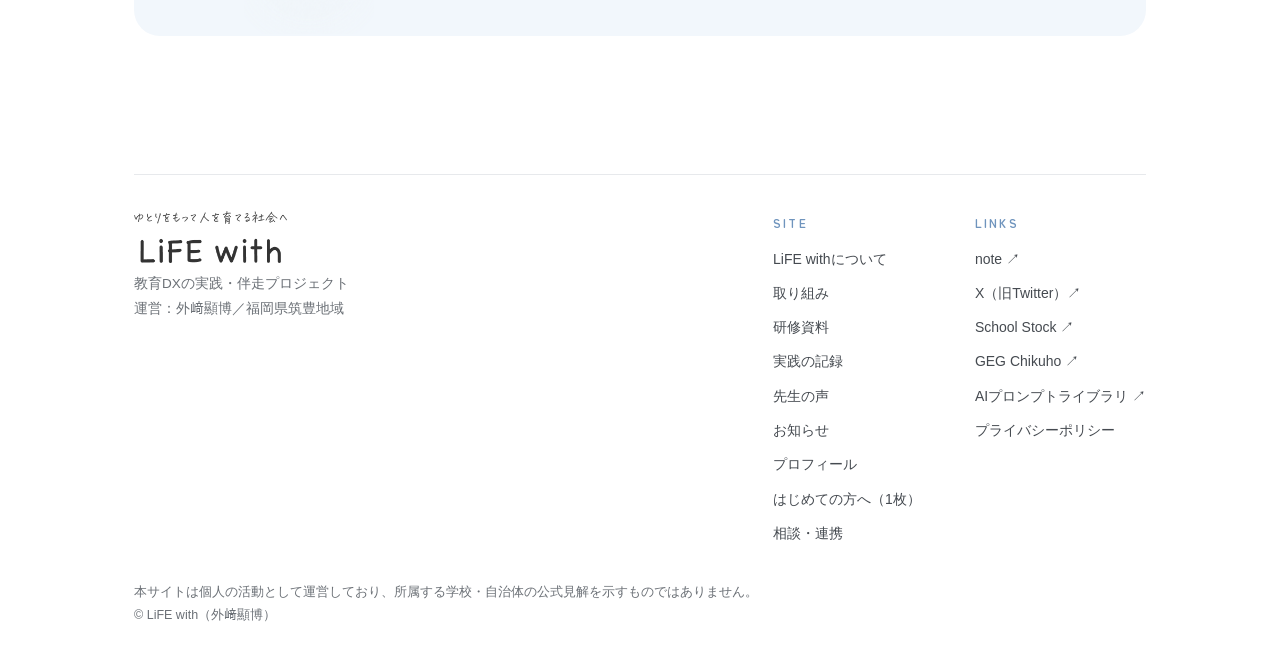
==== commit d0e912b3: "v12.6 実践の記録にCASE 05「Gemini アイデア村」を追加・8/7のお知らせと登壇表のリンクを発表サイトへ Co-Authored-By: Claude Fable 5 <noreply" ====
--- a/index.html
+++ b/index.html
@@ -697,6 +697,13 @@
         <p class="c-after">小・中・高の先生が集まり、<b>満足度8.8／10・「同僚にすすめたい」8.8／10</b>。<br>回答した全員が「自分の学校や地域でもこういう場をつくりたい・興味がある」と答えました</p>
         <p class="note">2026年8月1日・実行委員会の代表として企画運営／当日アンケート回答4名。<a class="tl" href="https://a-tozak.github.io/educross-day/" target="_blank" rel="noopener">当日の資料とプログラム ↗</a></p>
       </div>
+      <div class="case" data-rv>
+        <span class="cno">CASE 05 ─ 生成AIの実践共有</span>
+        <h3>「Gemini アイデア村」を、<br class="pc">コピーして使える形で公開している</h3>
+        <p class="c-before">難しそう・自分には関係ない・報われない、で生成AIの活用が止まってしまう</p>
+        <p class="c-after">校種別の教材と、Geminiで作ったWebアプリを<b>コピー・編集できる形</b>で公開。<br>Gemini for Education アイデアソン 2026 Showcase（Google 渋谷オフィス）の最終発表会で発表しました</p>
+        <p class="note">2026年8月7日・最終発表。<a class="tl" href="https://sites.google.com/view/gemini-tozaki/home" target="_blank" rel="noopener">発表したサイト「Gemini アイデア村」 ↗</a></p>
+      </div>
     </div>
   </div>
 </section>
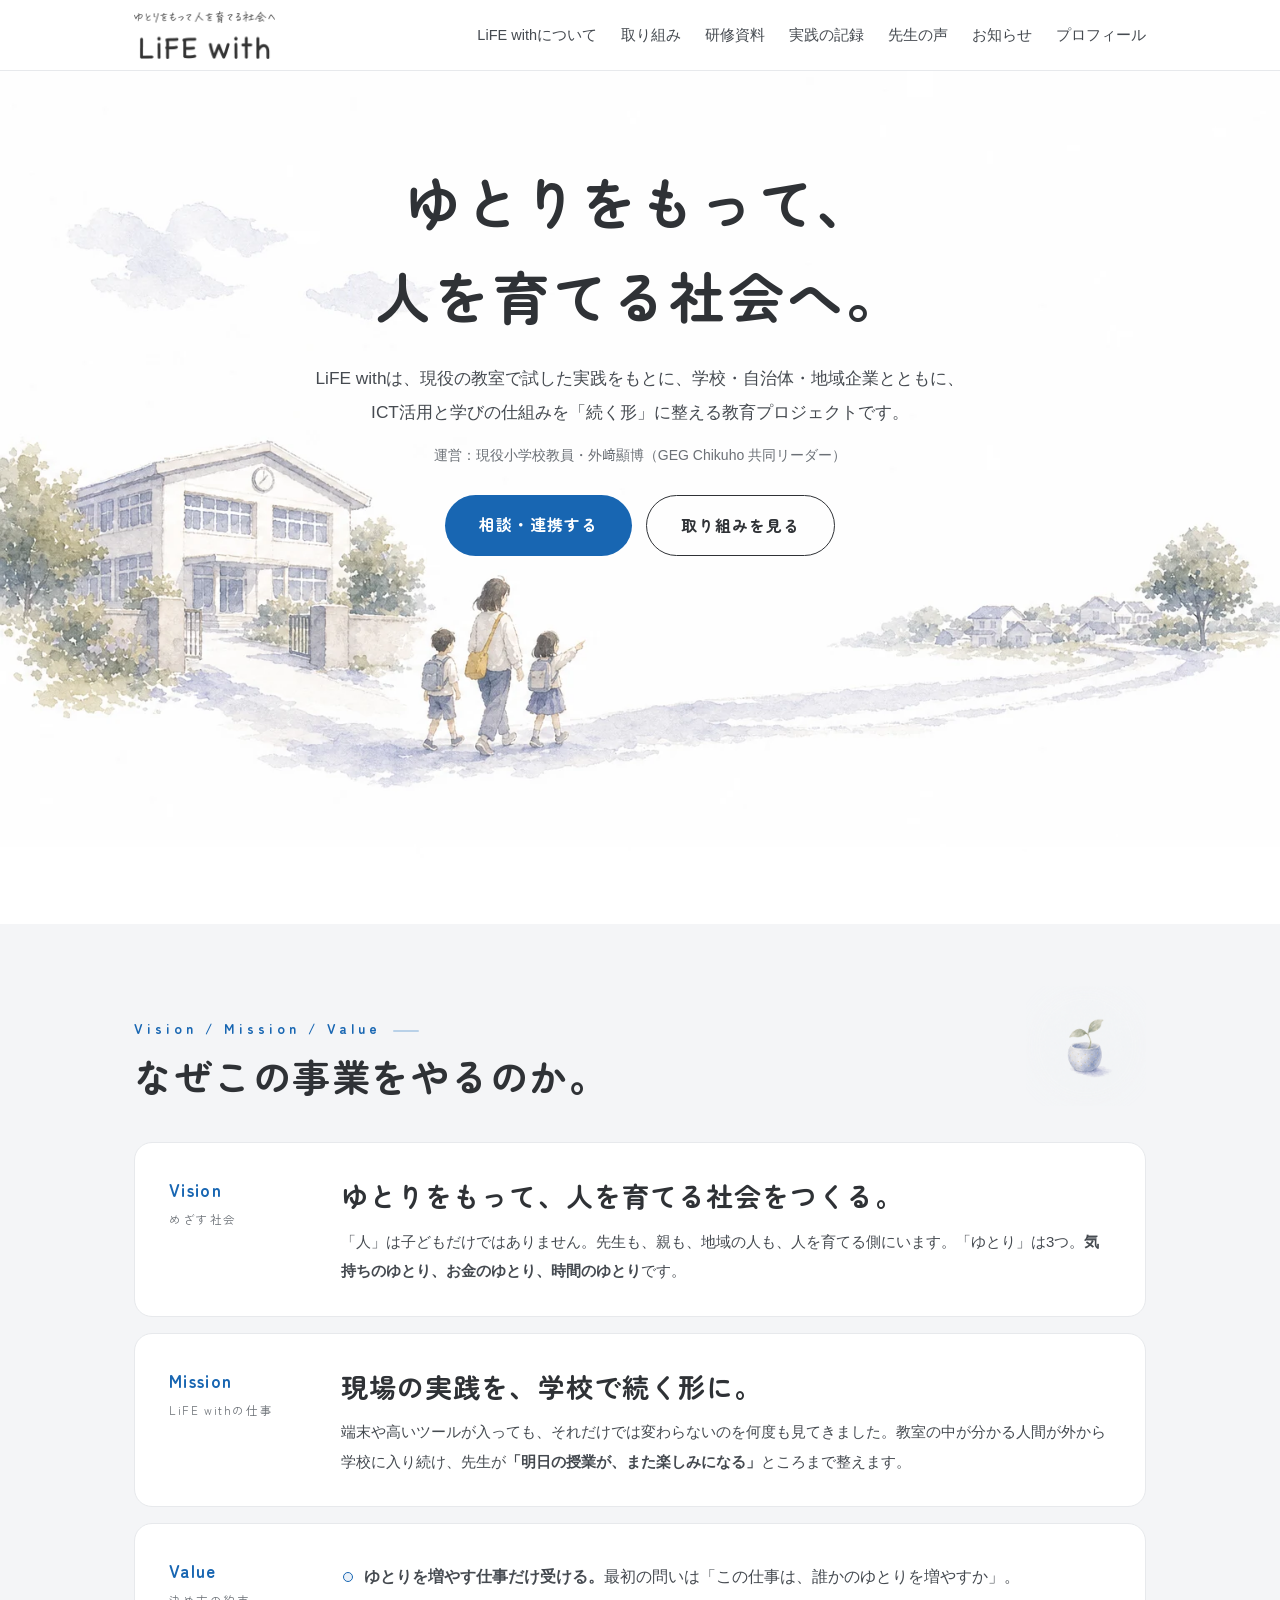
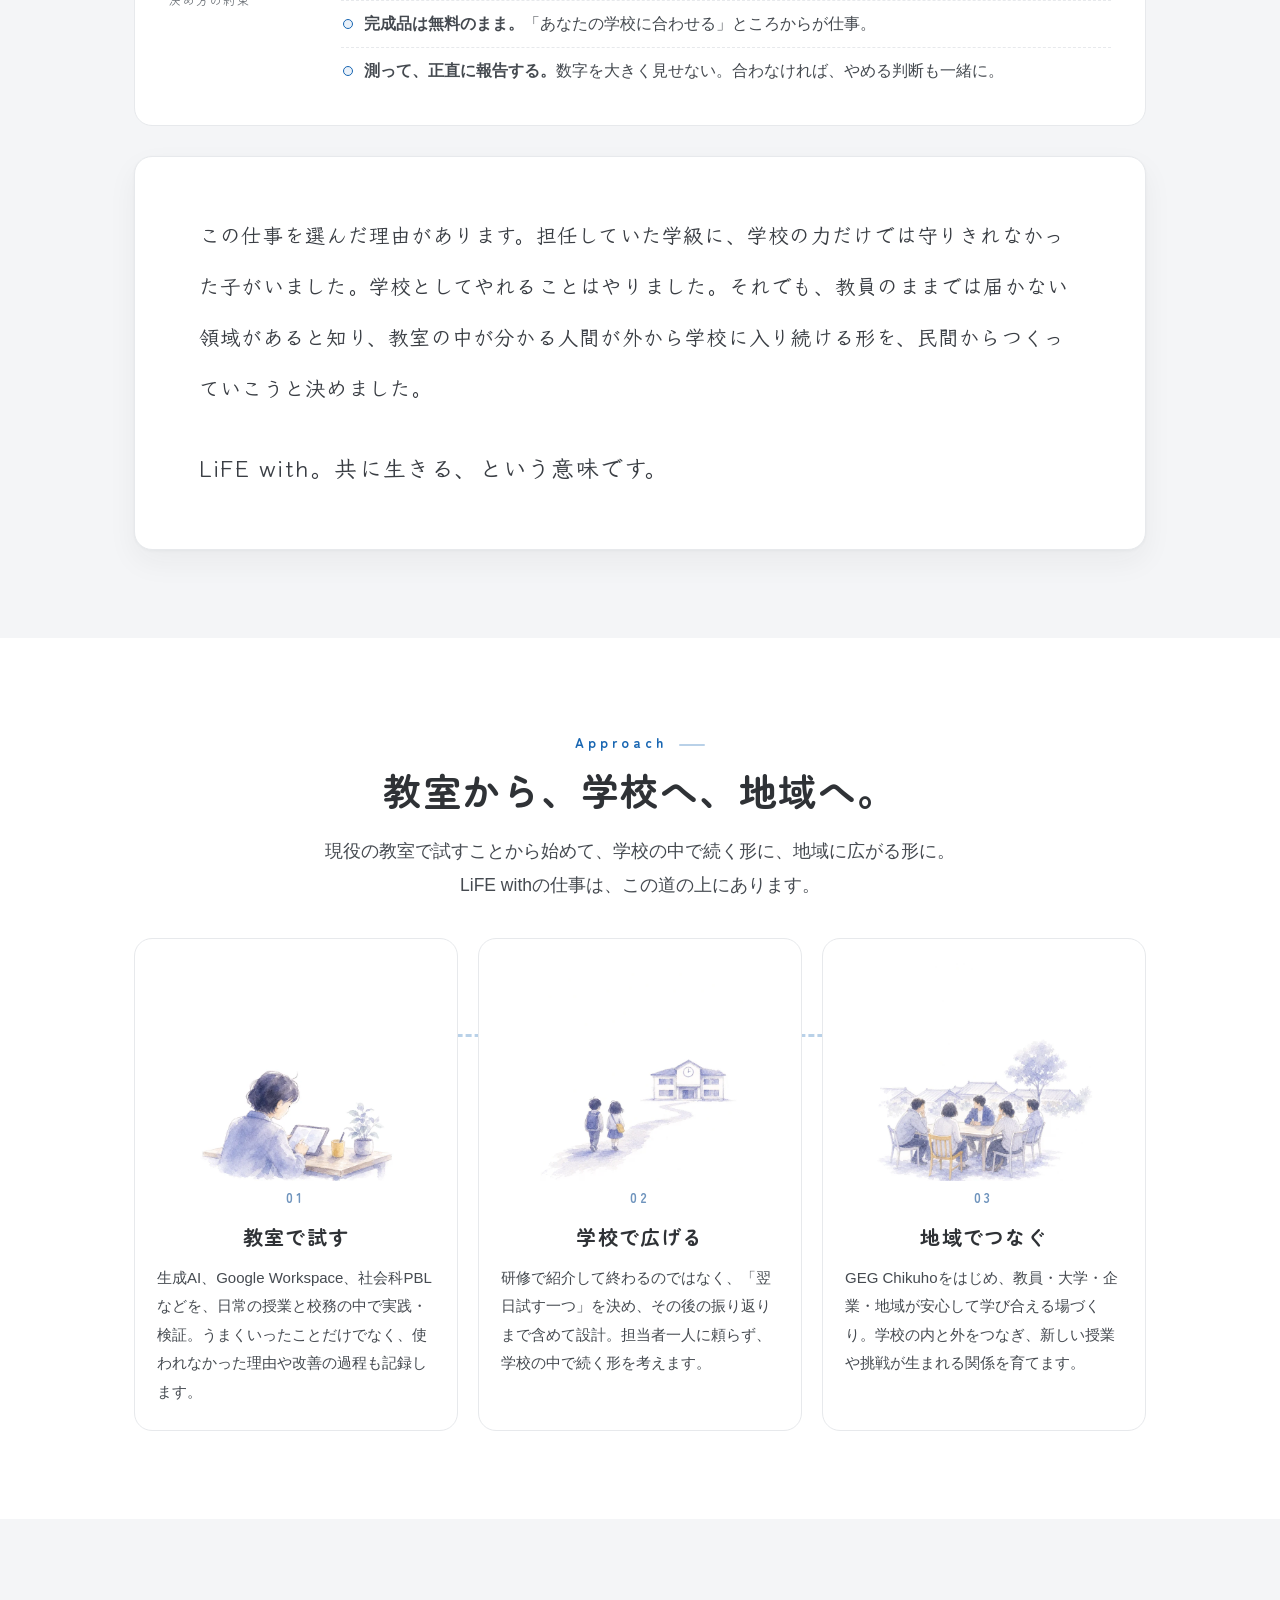
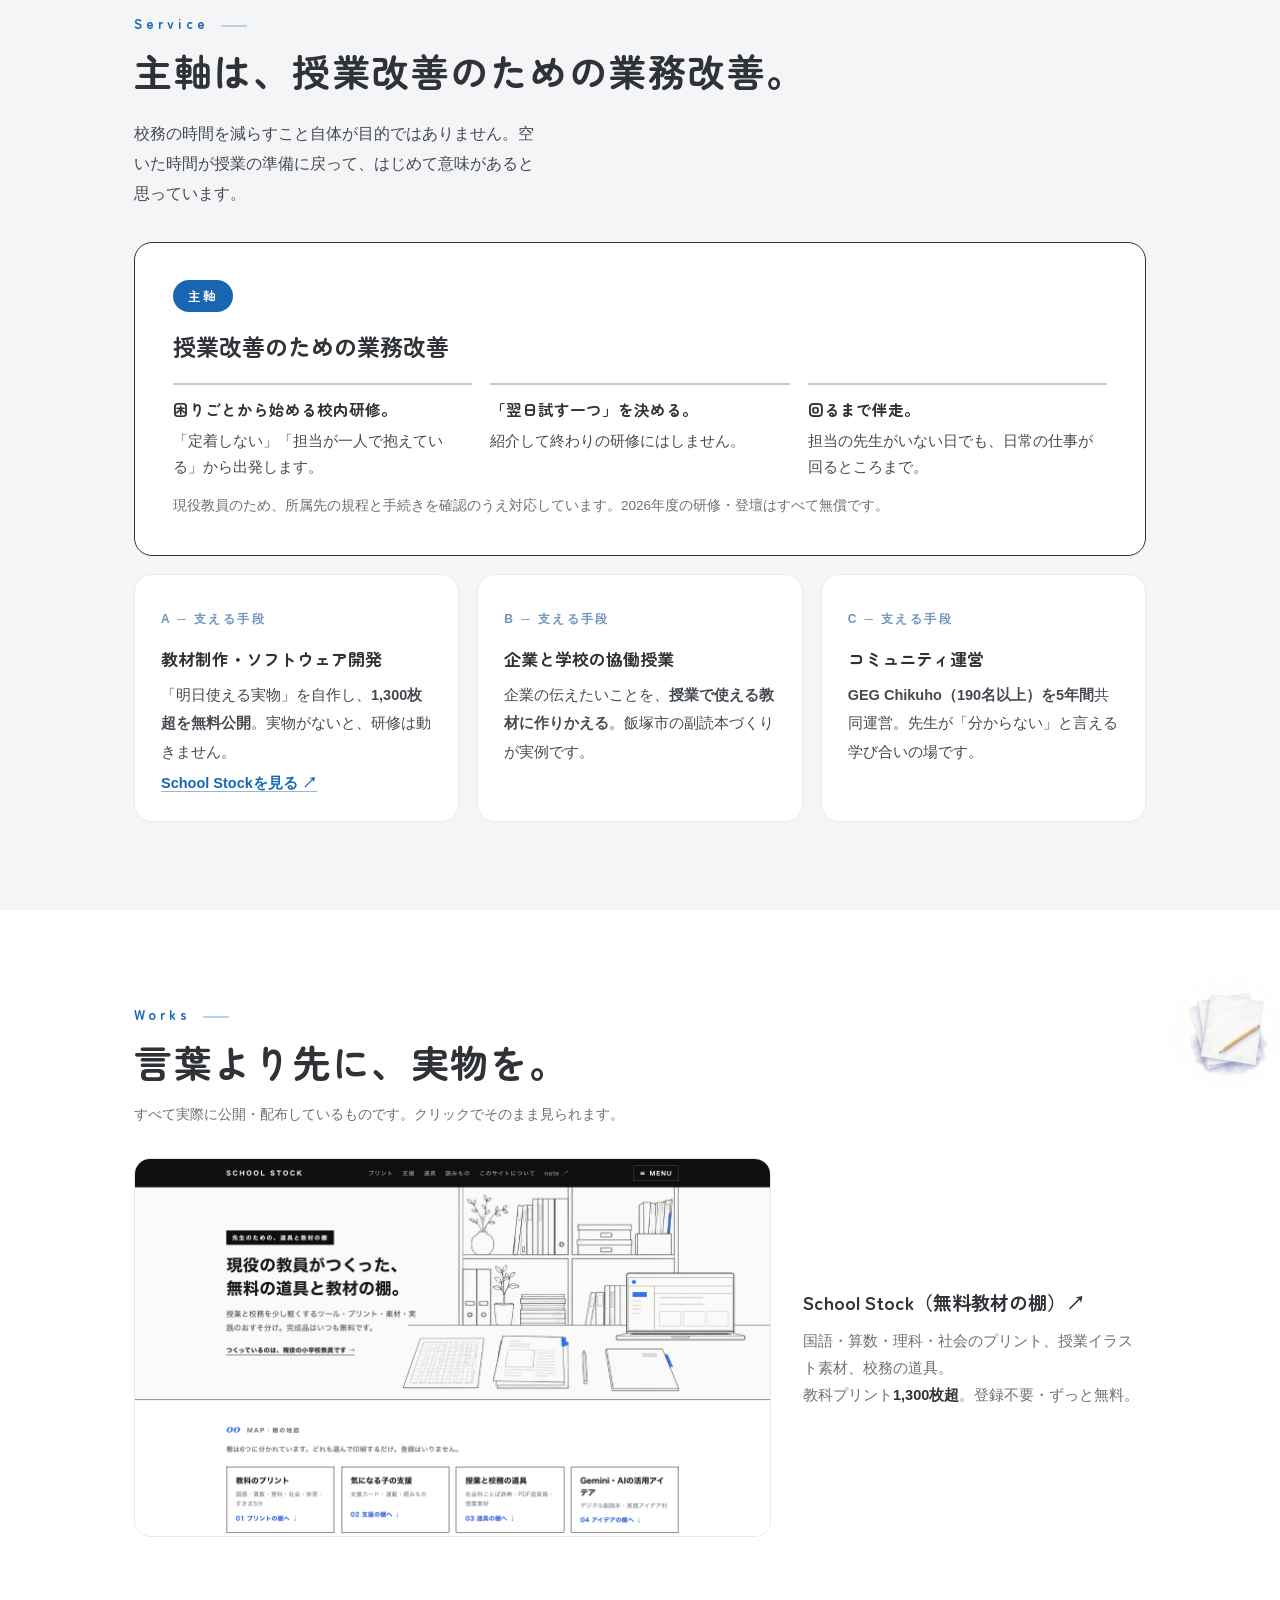
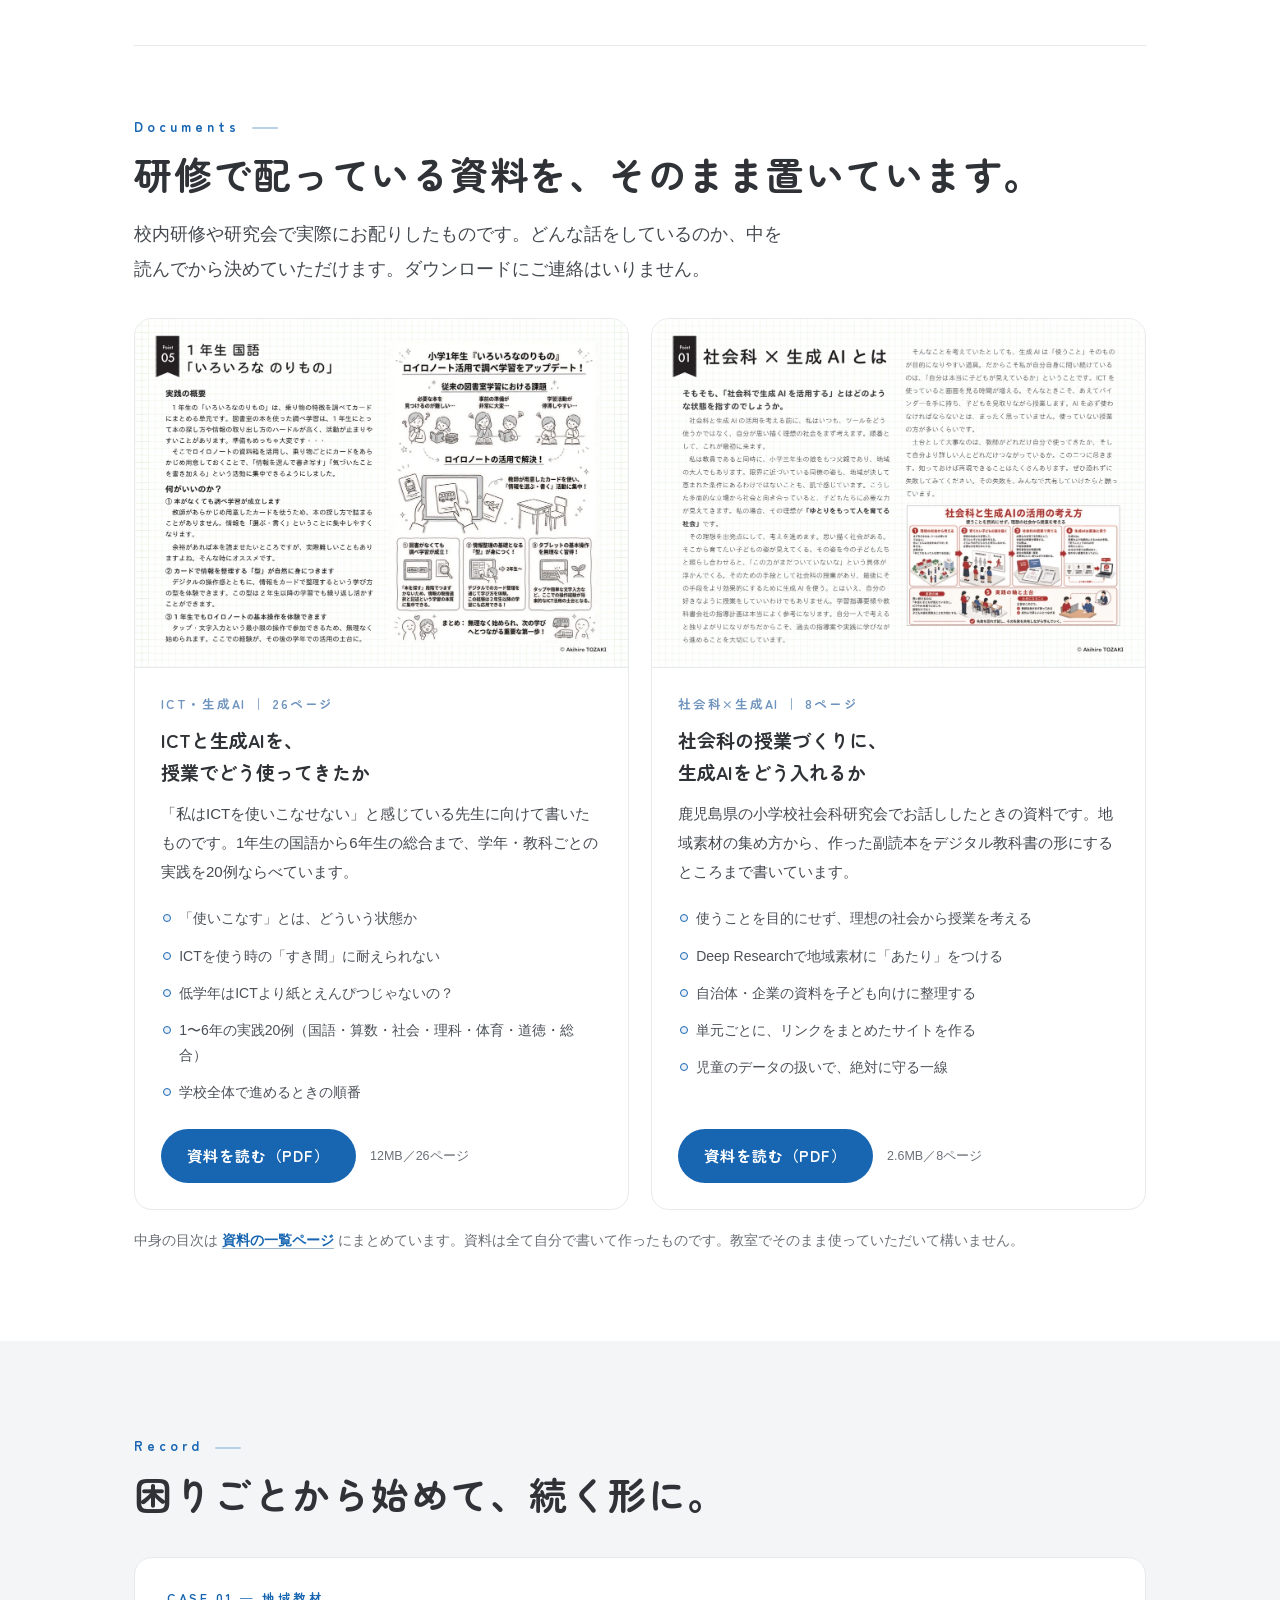
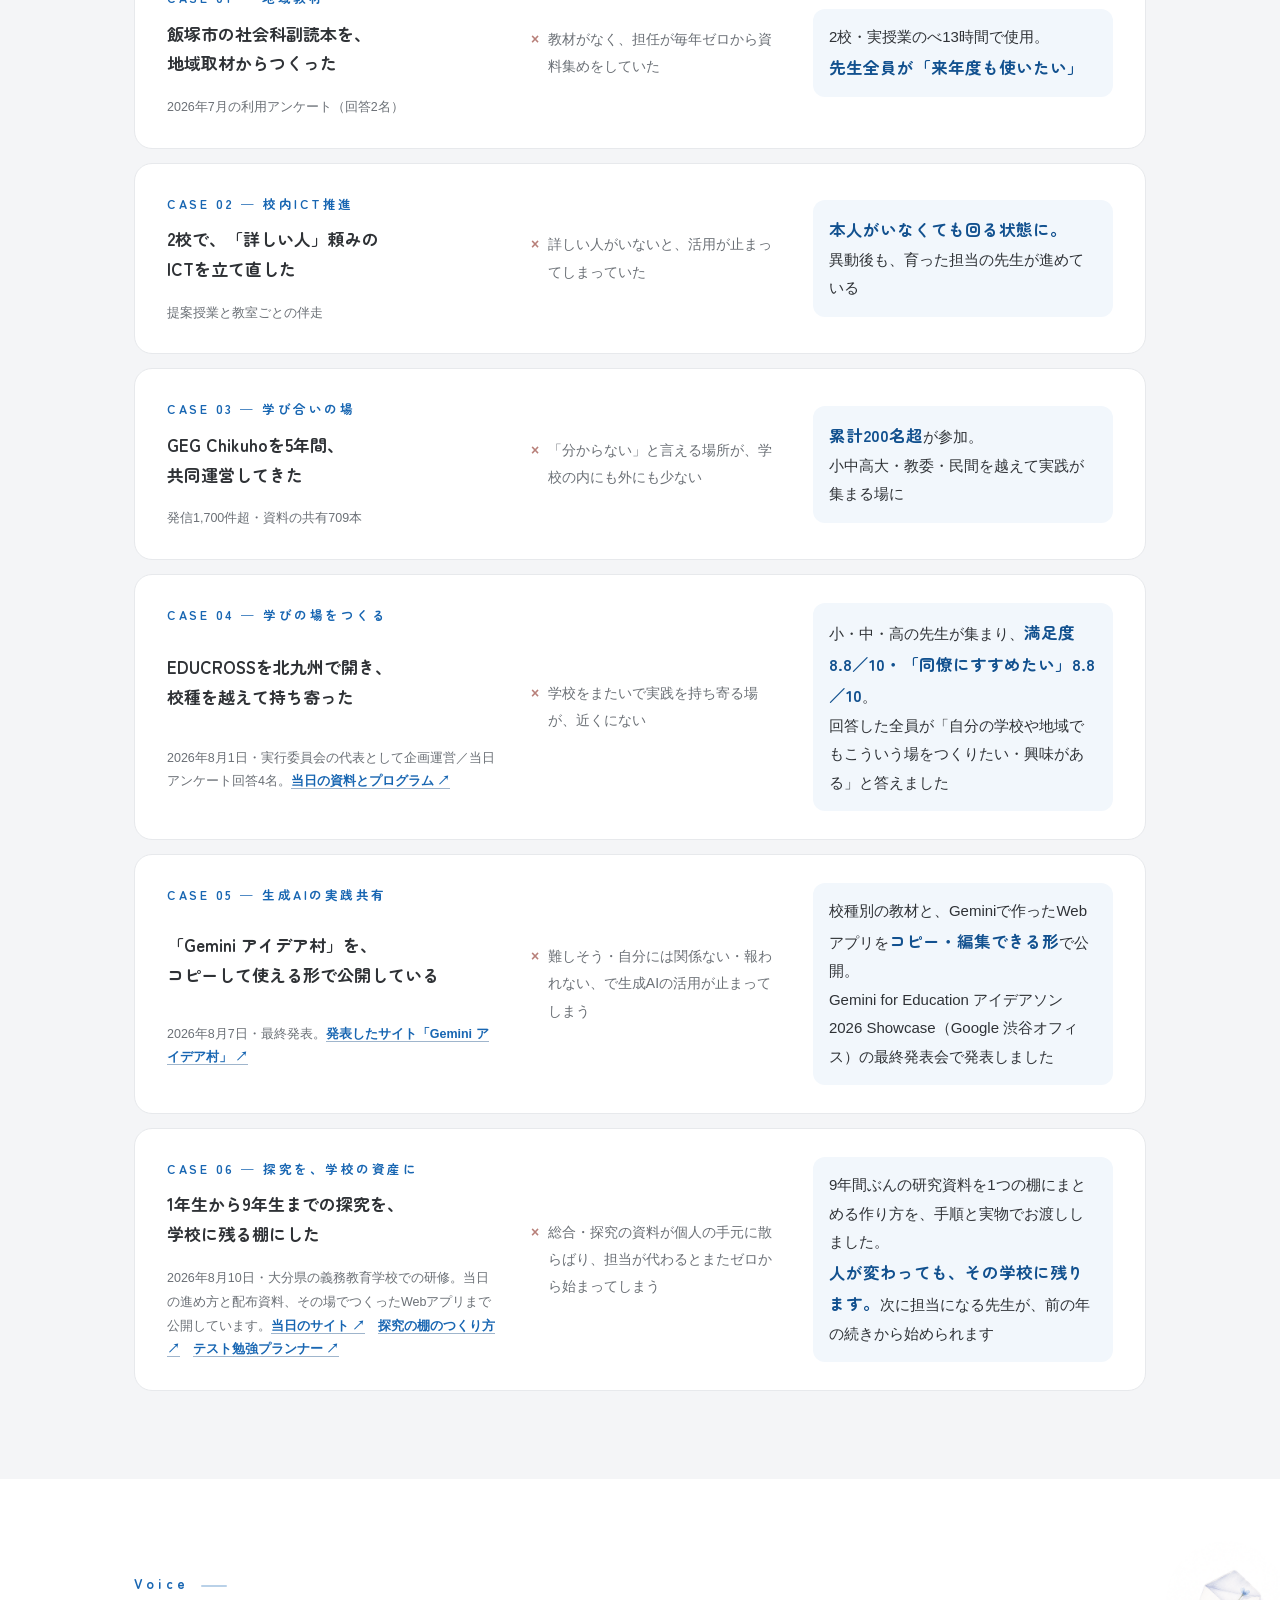
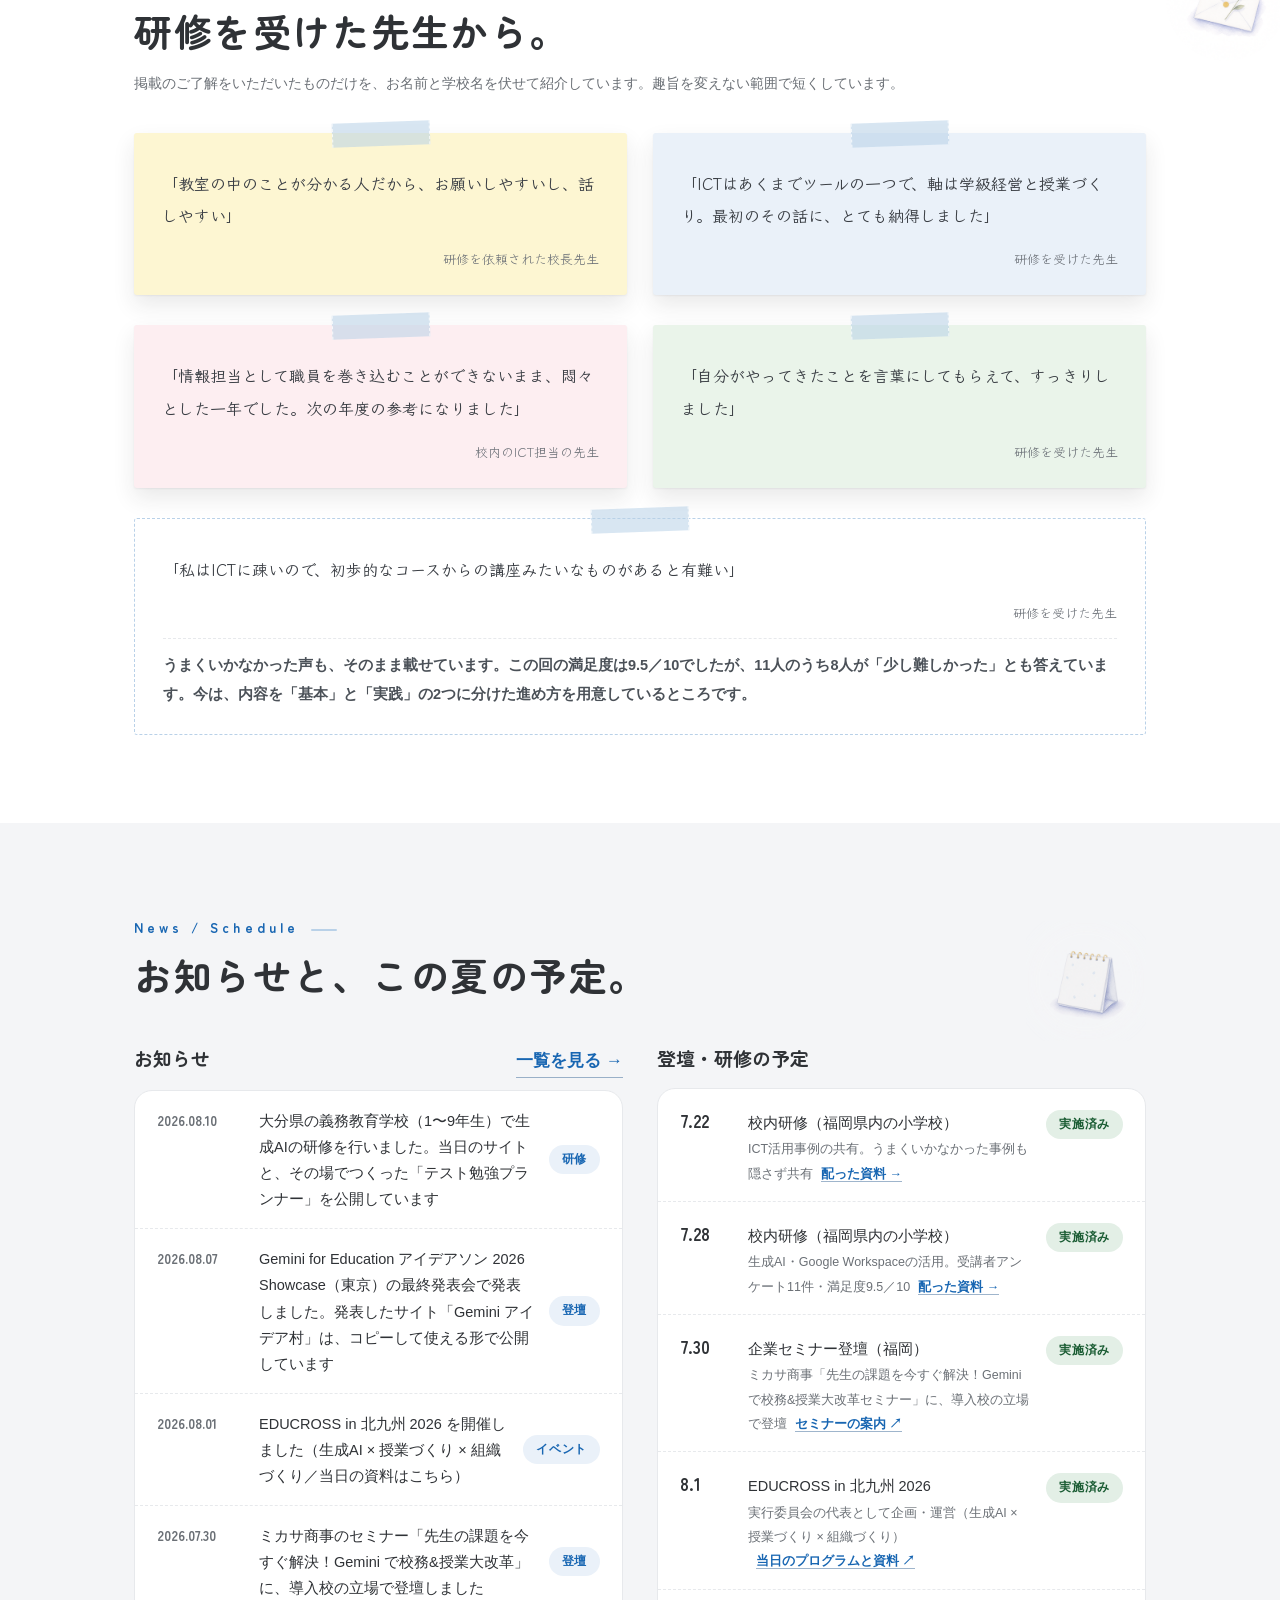
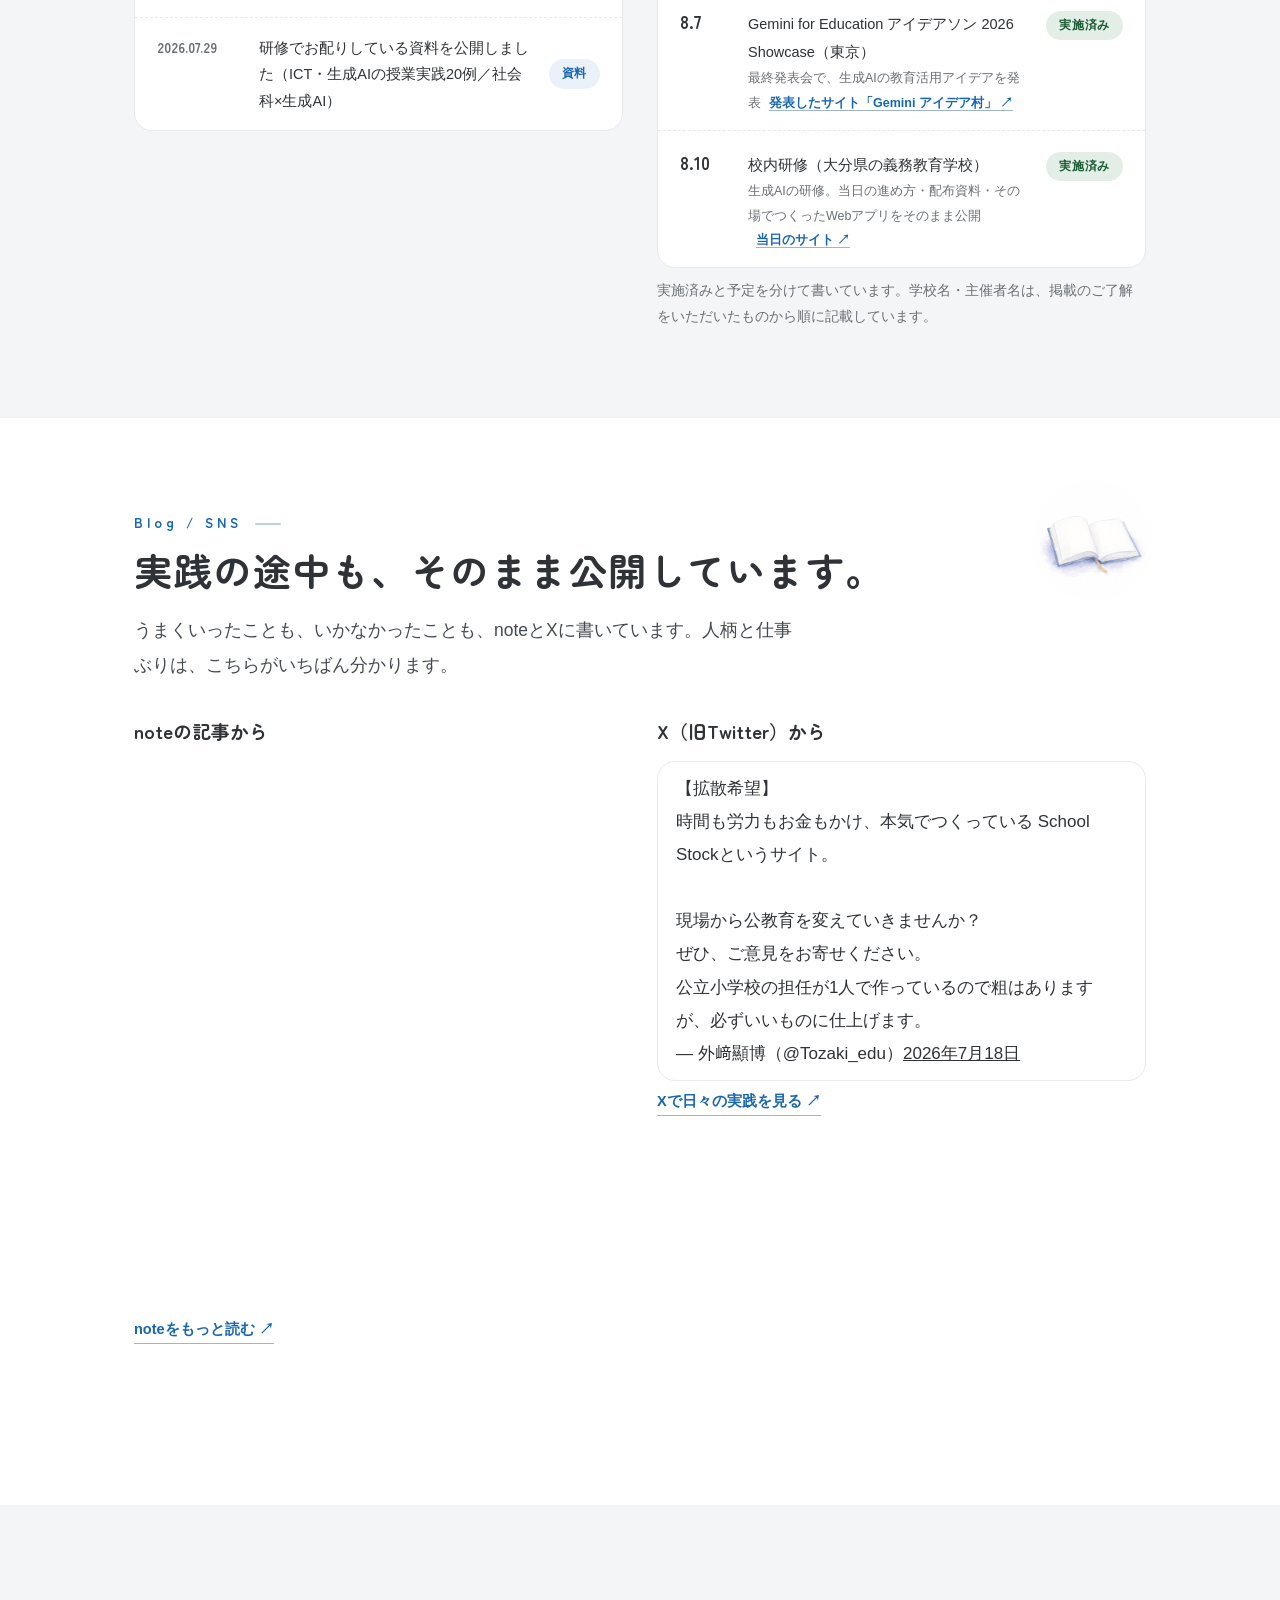
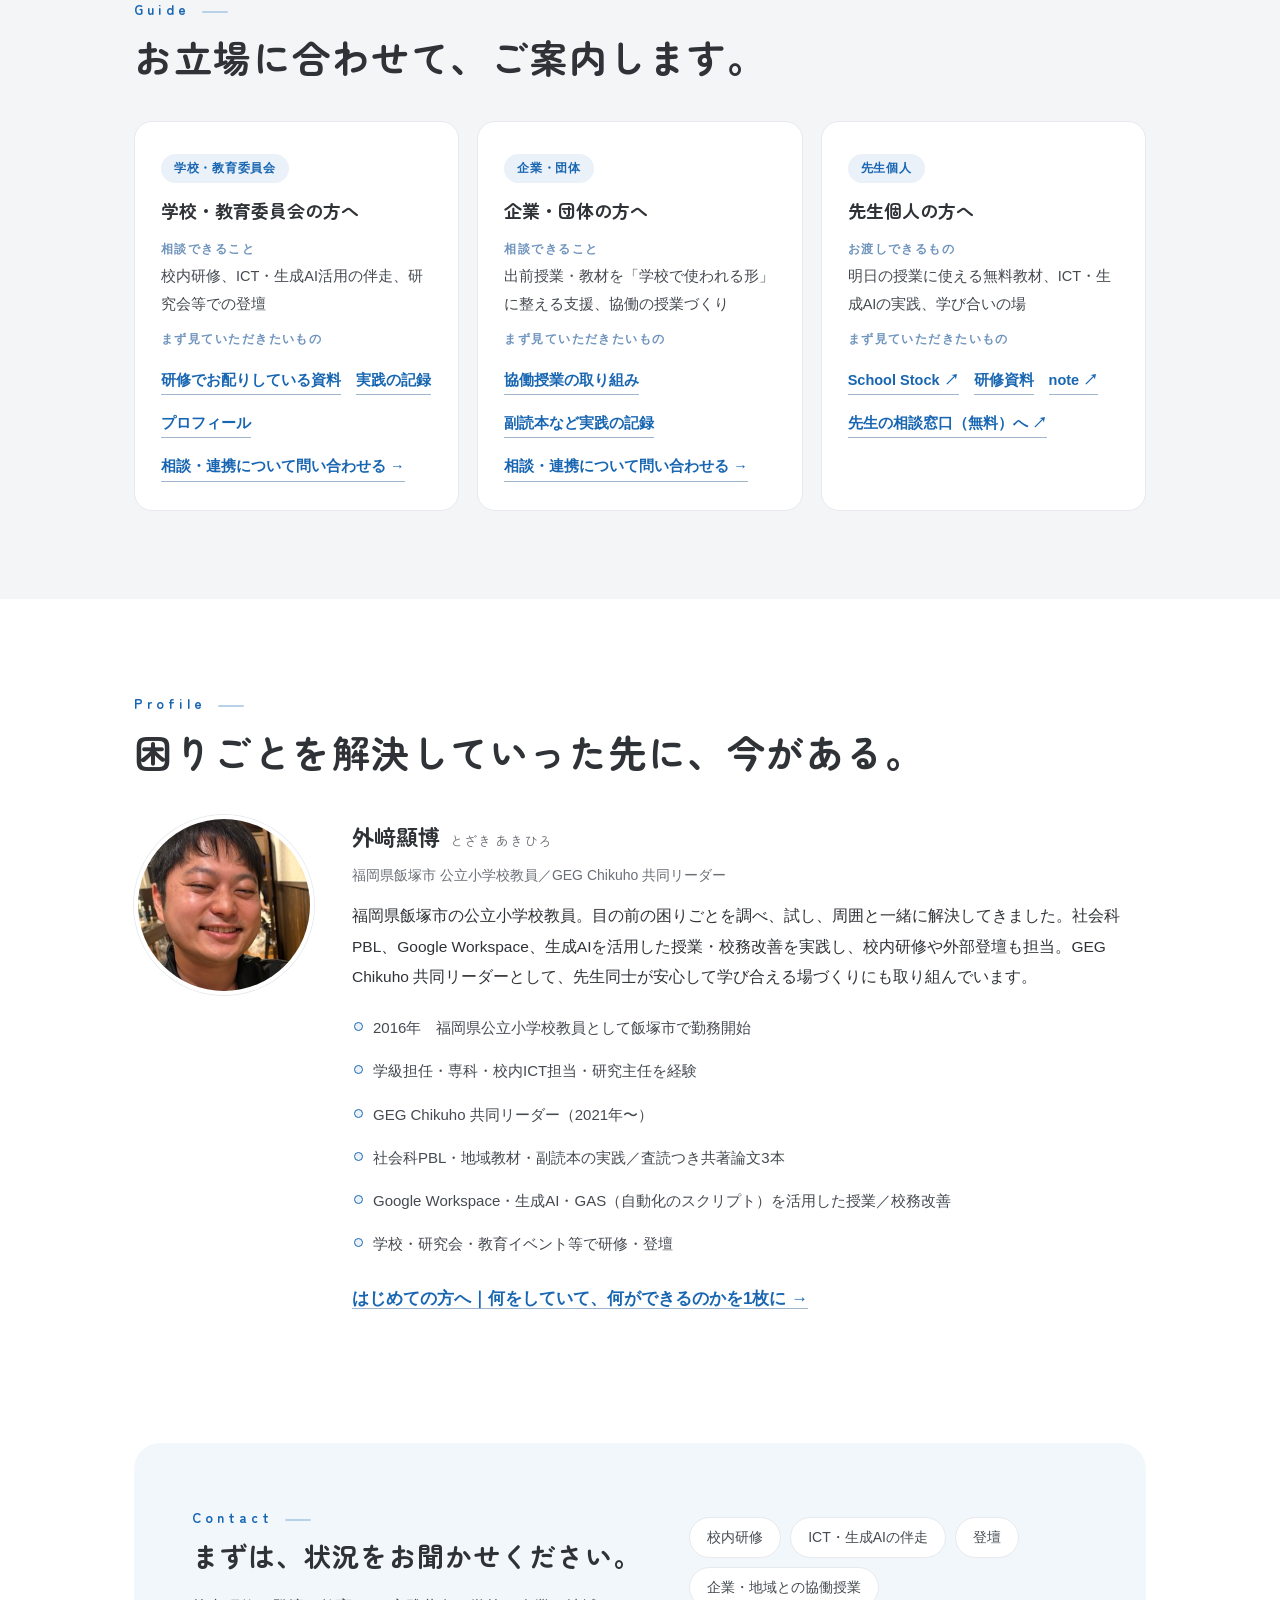
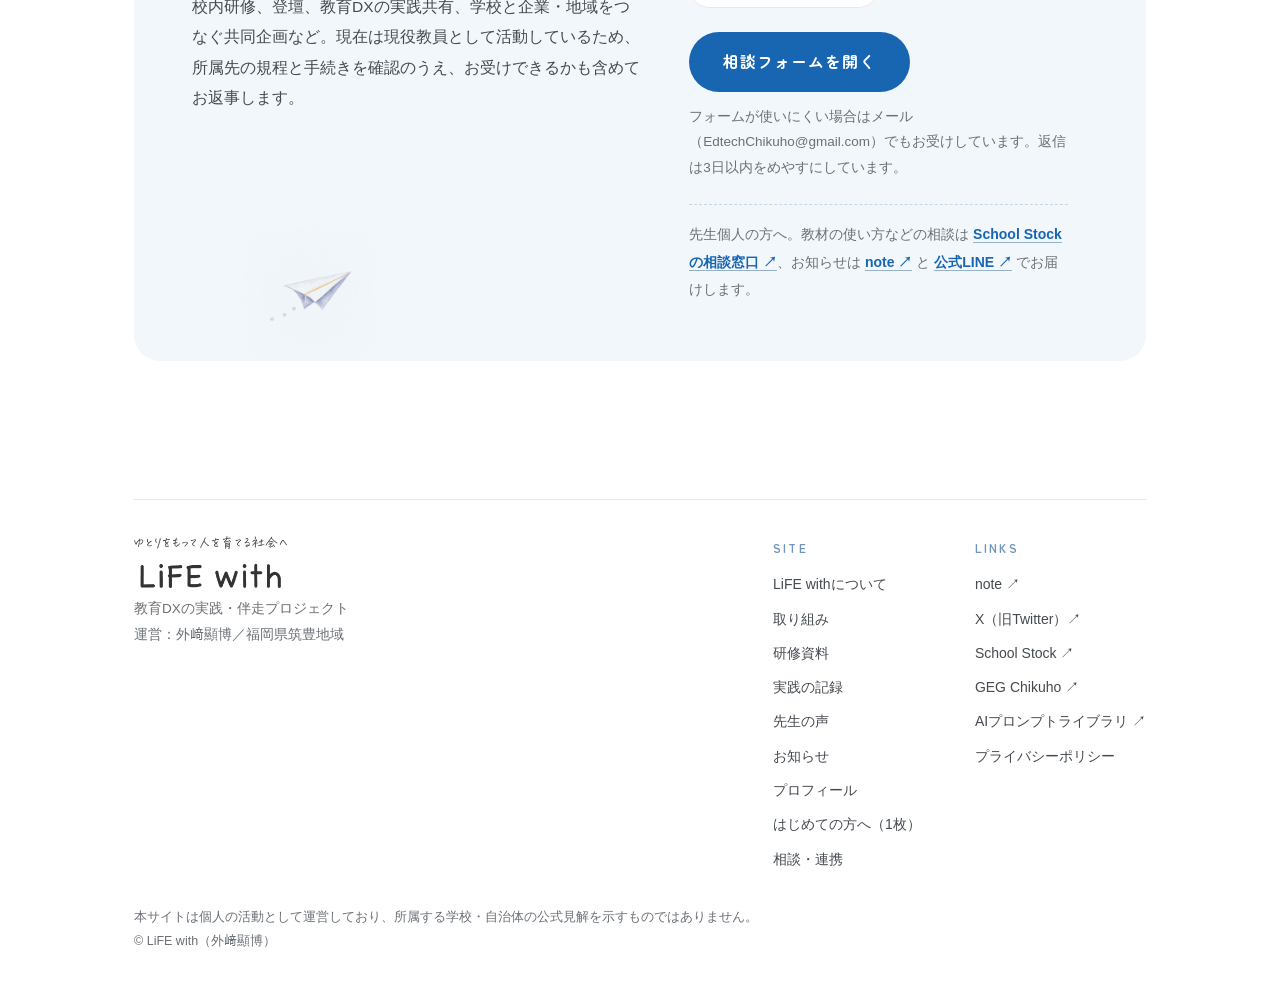
==== commit 6fe49a71: "v12.7 実践の記録にCASE 06「探究を、学校の資産に」を追加・8/10の研修を繰り入れ - CASE 06 新設：1年生から9年生までの探究を、学校に残る棚にした   （研修サイト3本へリンク" ====
--- a/index.html
+++ b/index.html
@@ -704,6 +704,13 @@
         <p class="c-after">校種別の教材と、Geminiで作ったWebアプリを<b>コピー・編集できる形</b>で公開。<br>Gemini for Education アイデアソン 2026 Showcase（Google 渋谷オフィス）の最終発表会で発表しました</p>
         <p class="note">2026年8月7日・最終発表。<a class="tl" href="https://sites.google.com/view/gemini-tozaki/home" target="_blank" rel="noopener">発表したサイト「Gemini アイデア村」 ↗</a></p>
       </div>
+      <div class="case" data-rv>
+        <span class="cno">CASE 06 ─ 探究を、学校の資産に</span>
+        <h3>1年生から9年生までの探究を、<br class="pc">学校に残る棚にした</h3>
+        <p class="c-before">総合・探究の資料が個人の手元に散らばり、担当が代わるとまたゼロから始まってしまう</p>
+        <p class="c-after">9年間ぶんの研究資料を1つの棚にまとめる作り方を、手順と実物でお渡ししました。<br><b>人が変わっても、その学校に残ります。</b>次に担当になる先生が、前の年の続きから始められます</p>
+        <p class="note">2026年8月10日・大分県の義務教育学校での研修。当日の進め方と配布資料、その場でつくったWebアプリまで公開しています。<a class="tl" href="https://a-tozak.github.io/sekiden-kenshu/" target="_blank" rel="noopener">当日のサイト ↗</a>　<a class="tl" href="https://a-tozak.github.io/sekiden-kenshu/googlesite.html" target="_blank" rel="noopener">探究の棚のつくり方 ↗</a>　<a class="tl" href="https://a-tozak.github.io/sekiden-kenshu/planner.html" target="_blank" rel="noopener">テスト勉強プランナー ↗</a></p>
+      </div>
     </div>
   </div>
 </section>
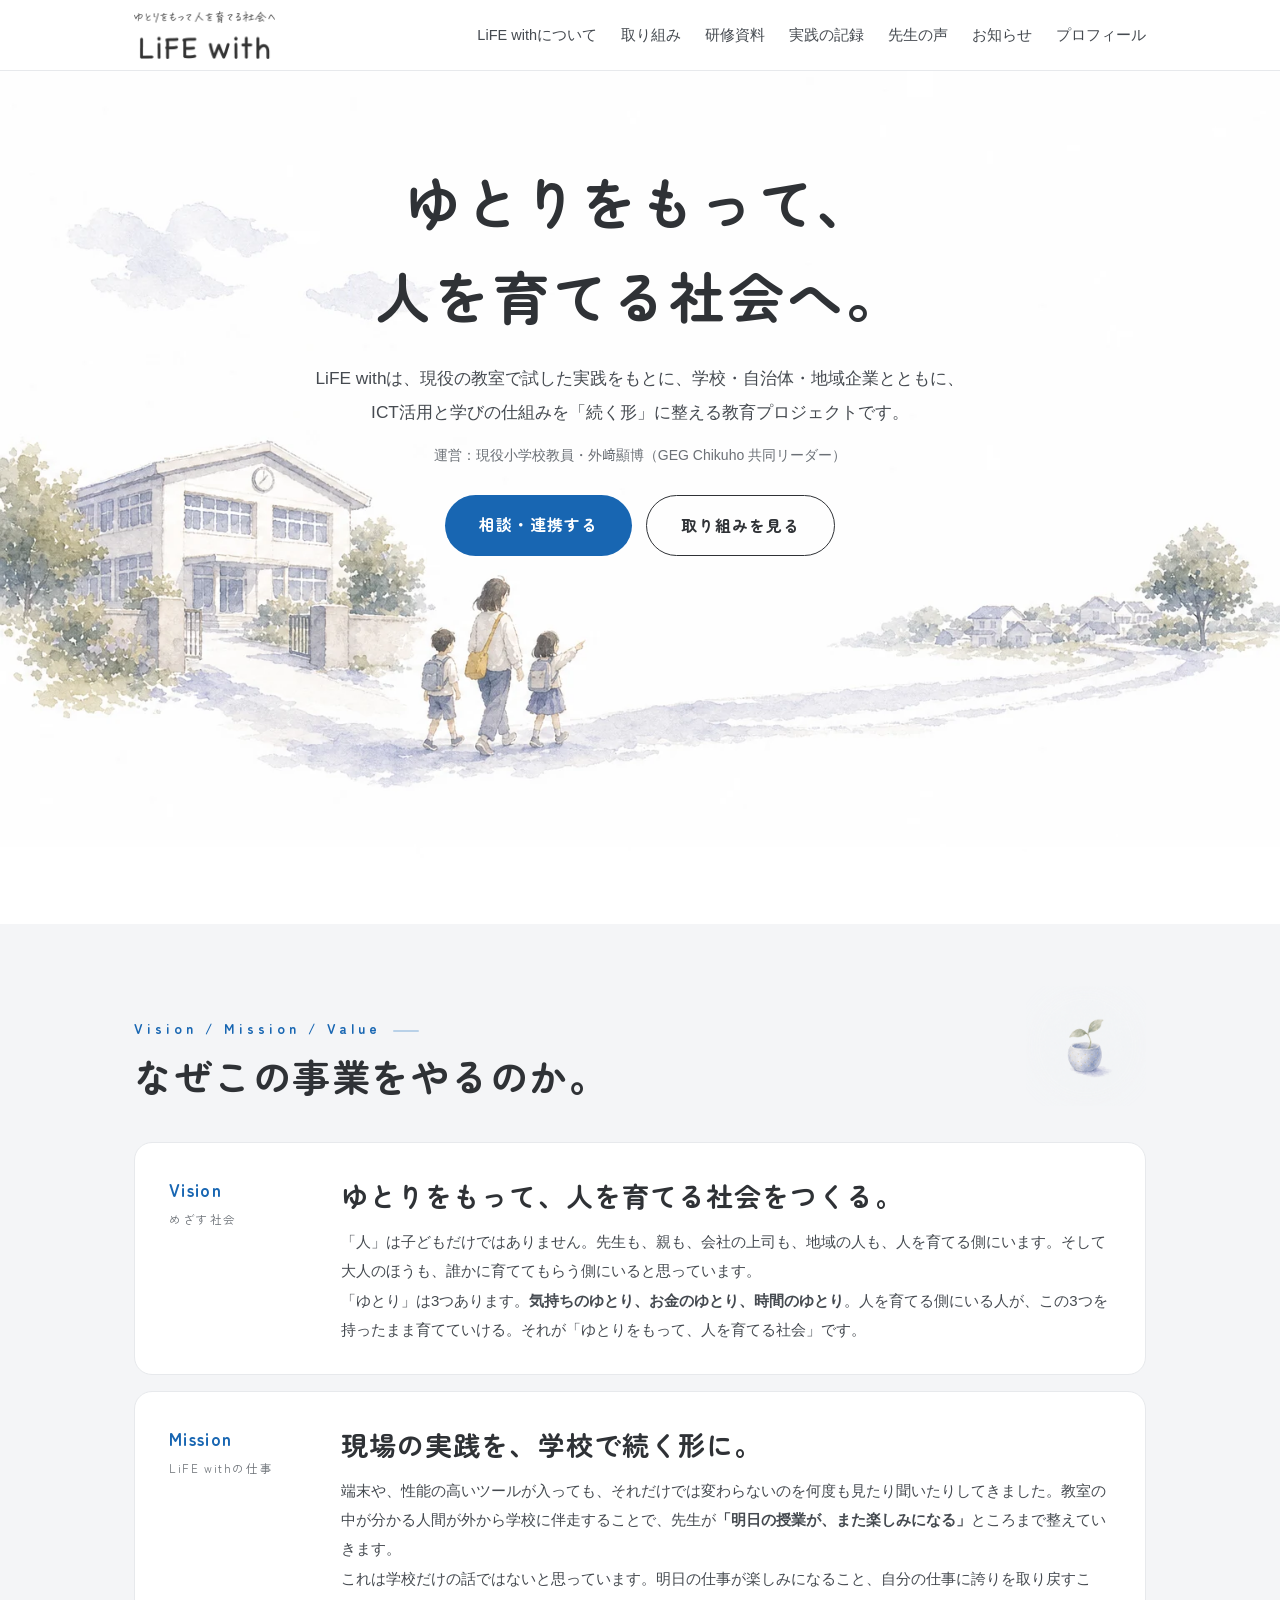
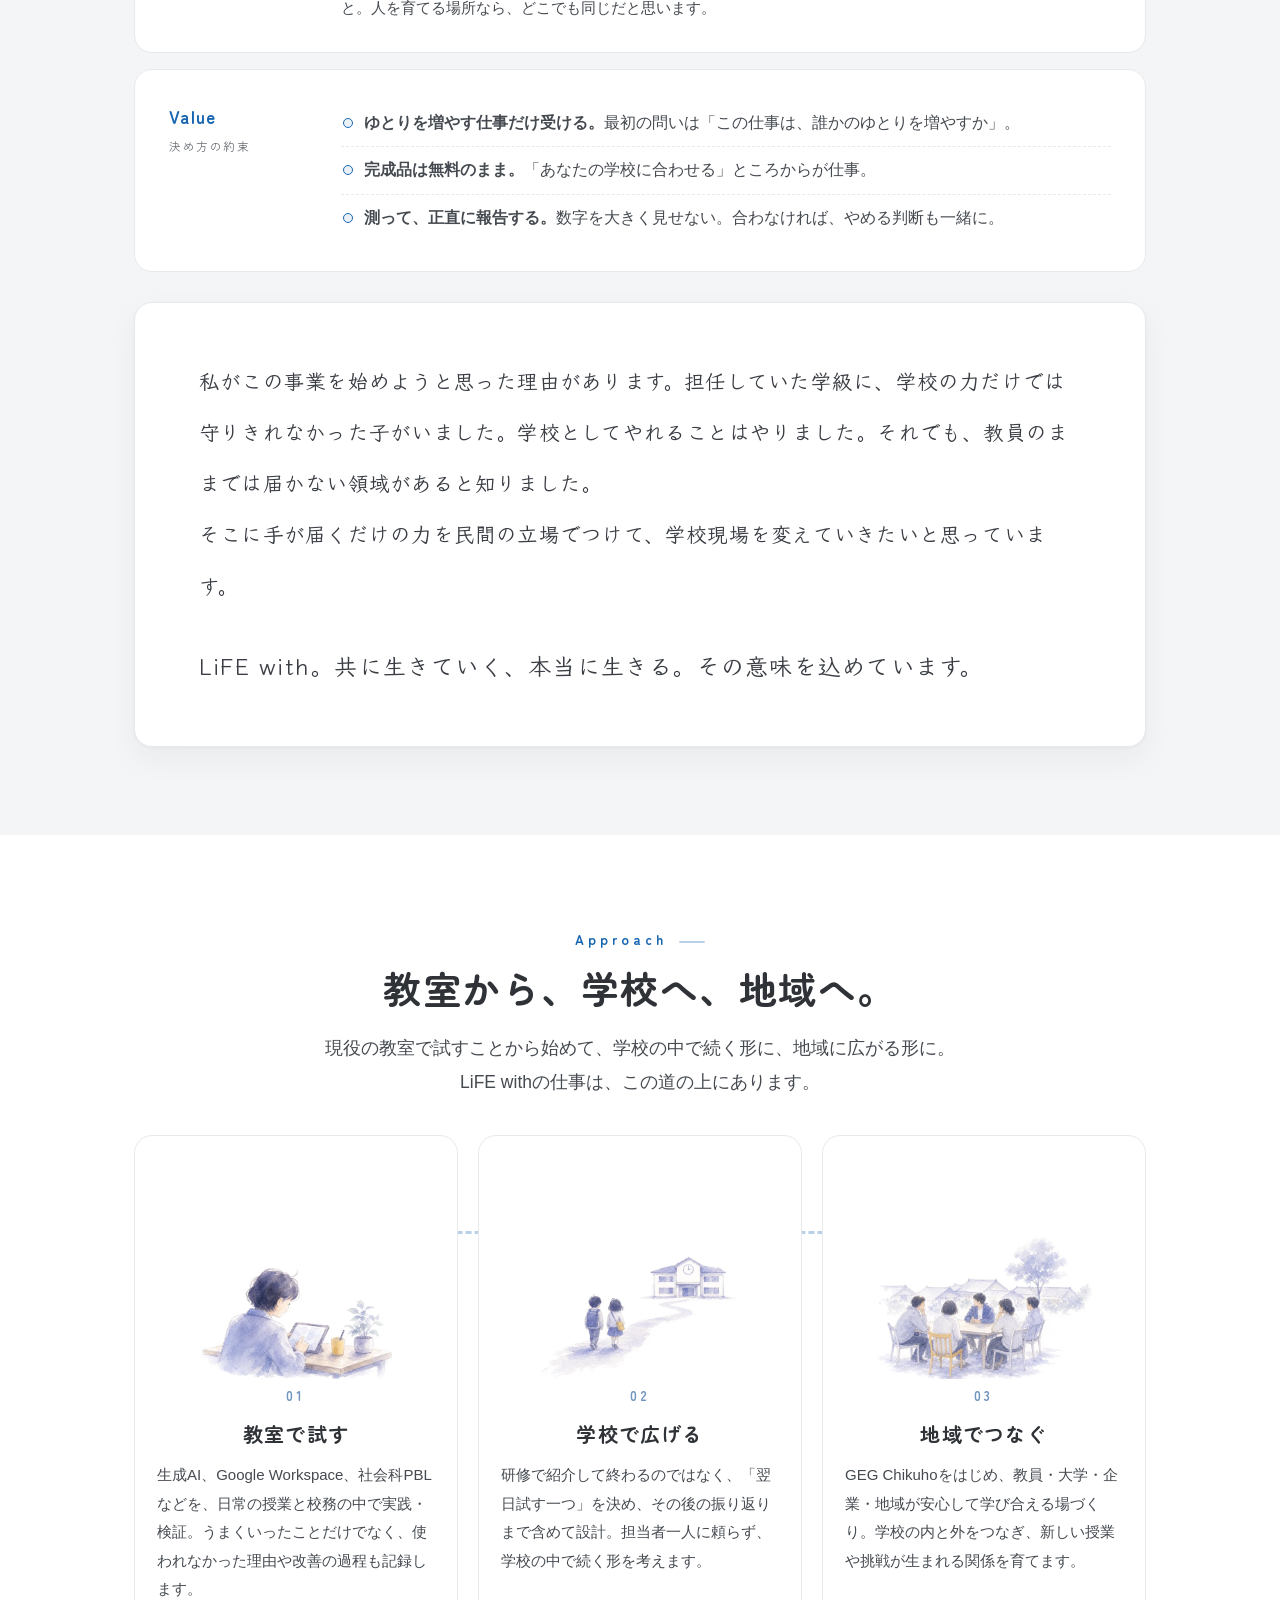
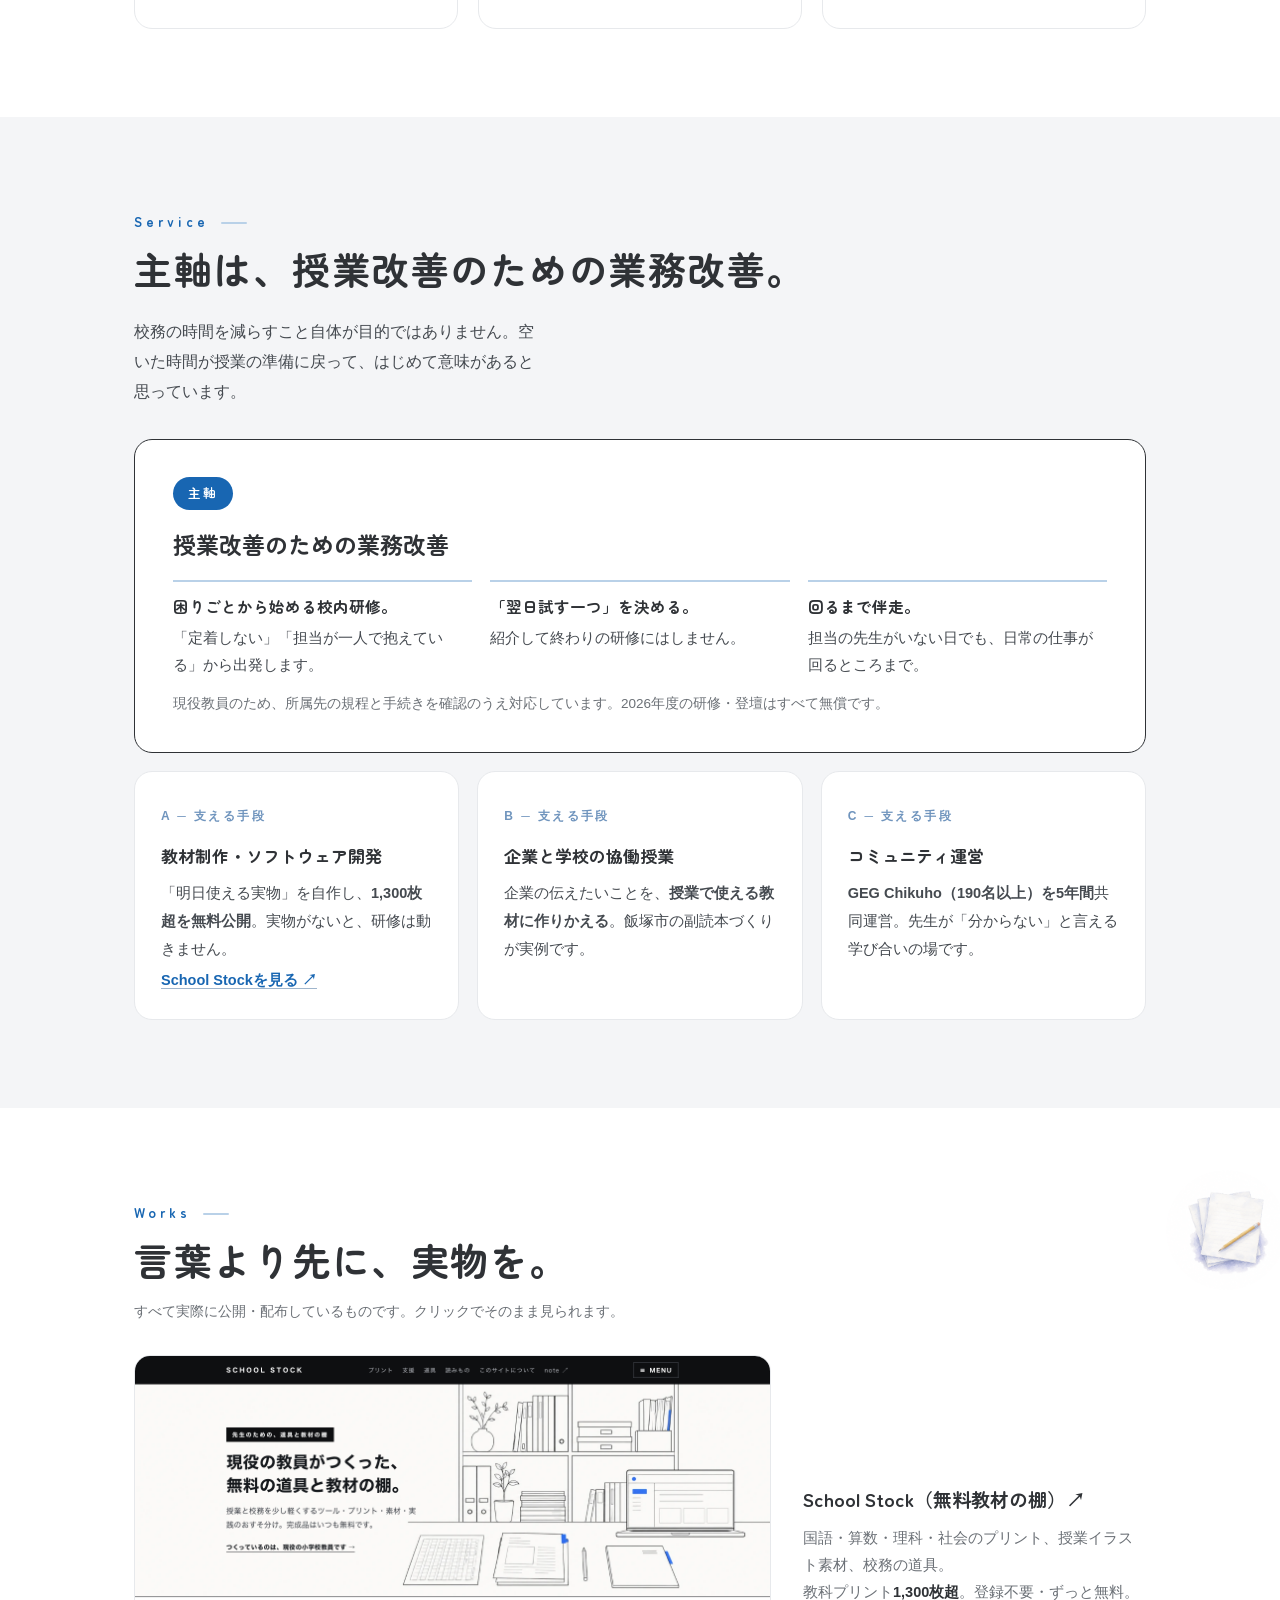
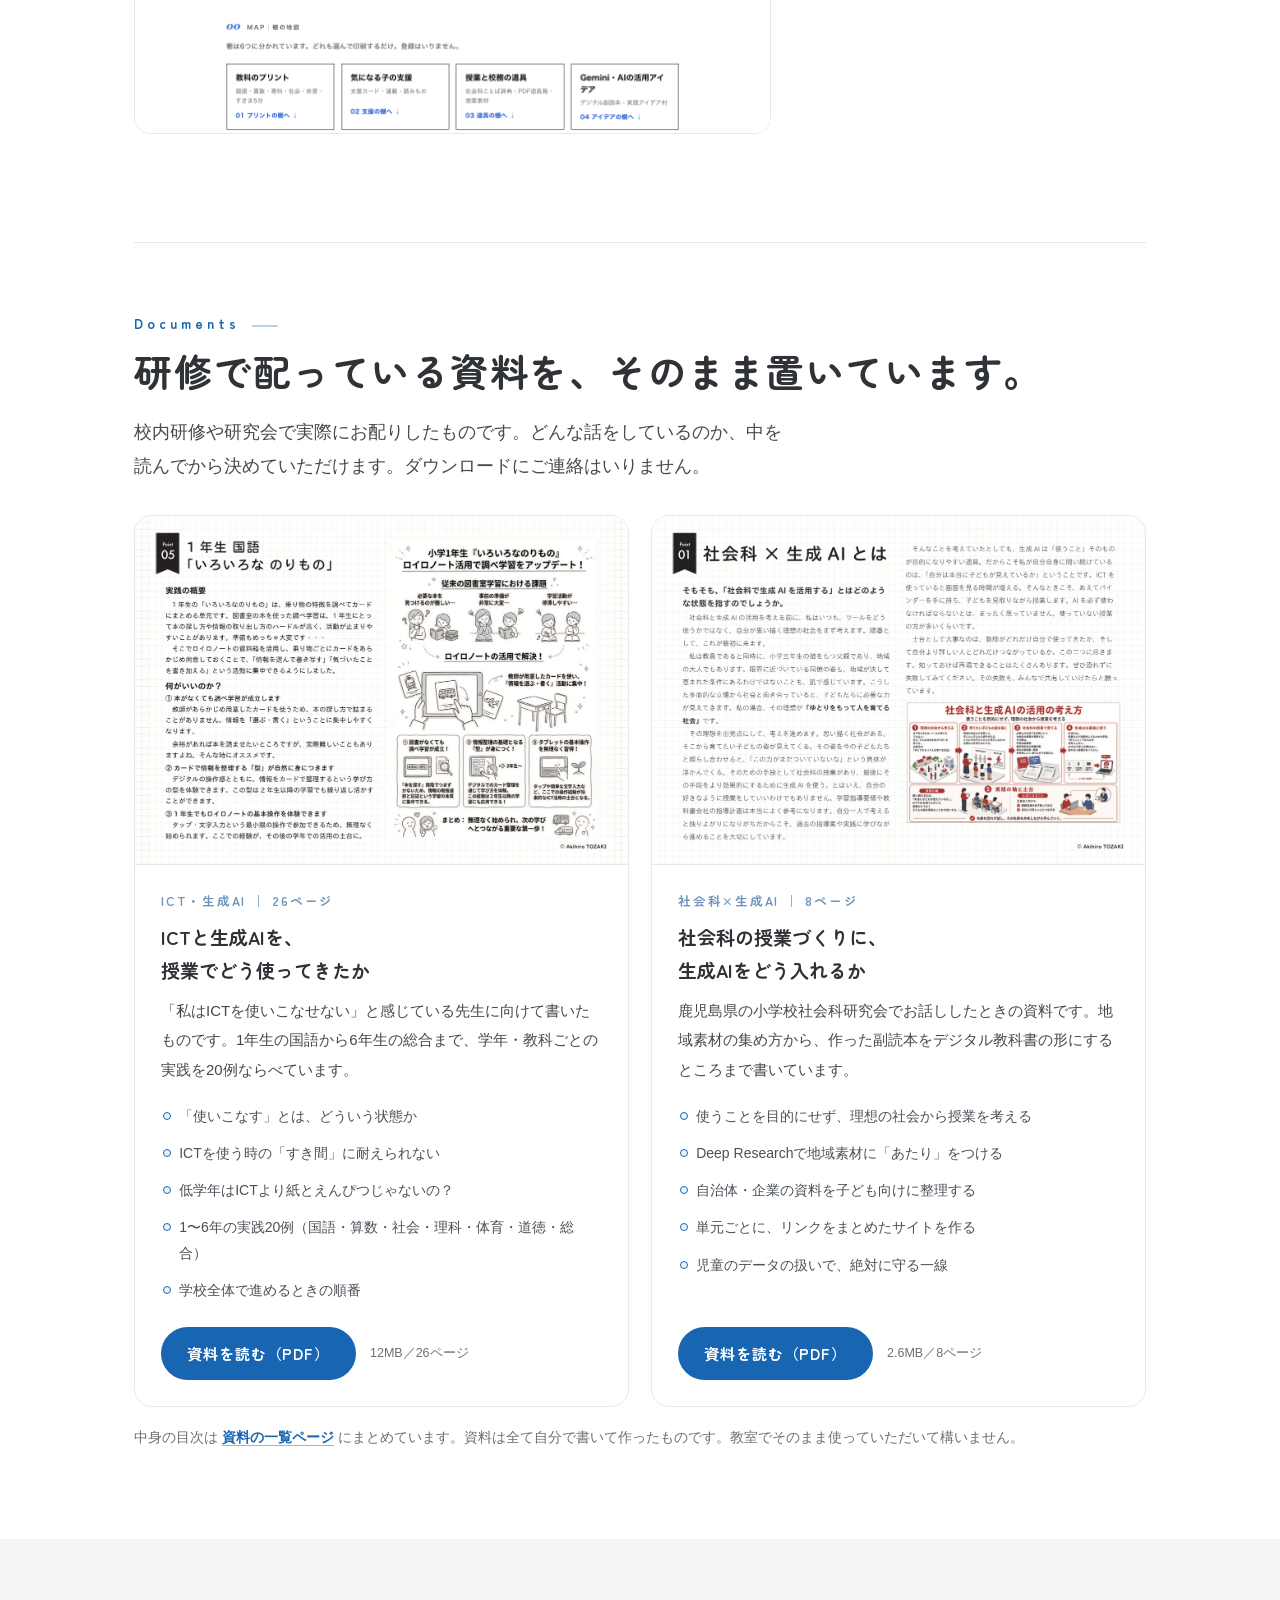
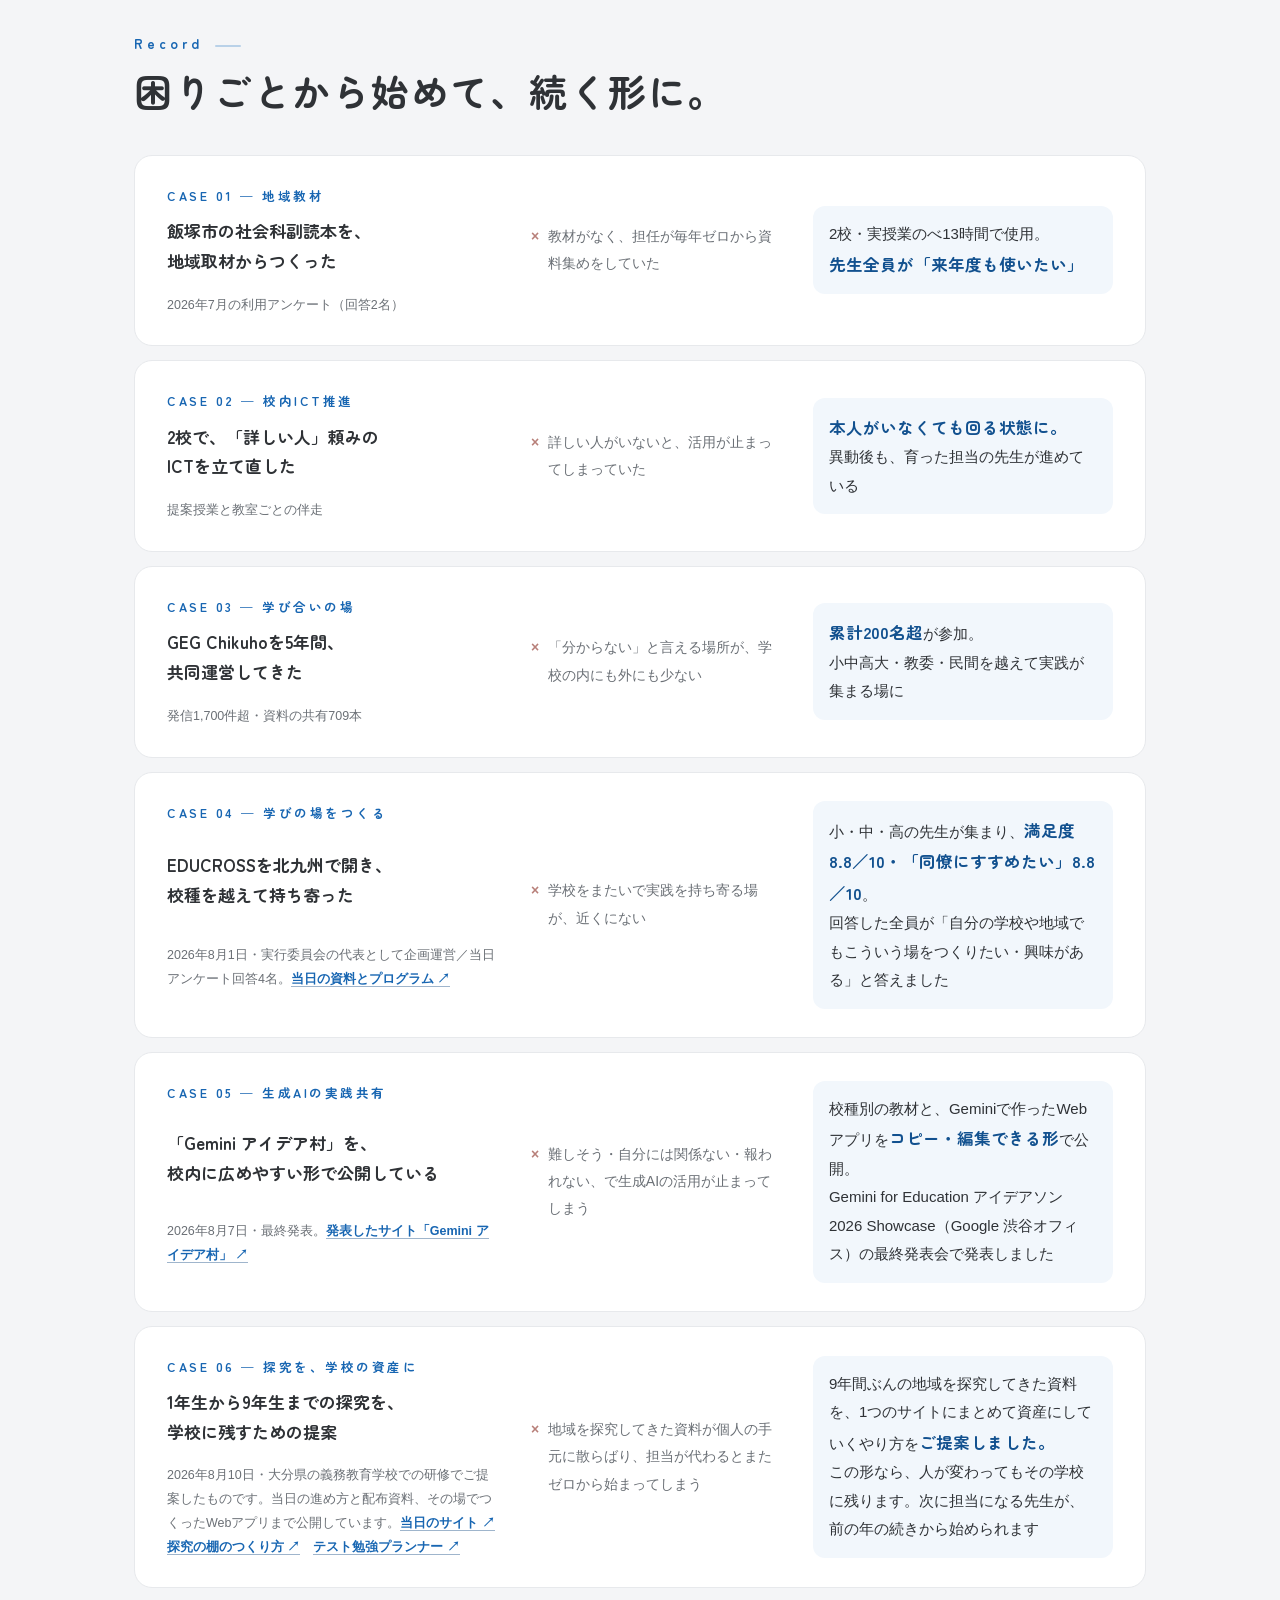
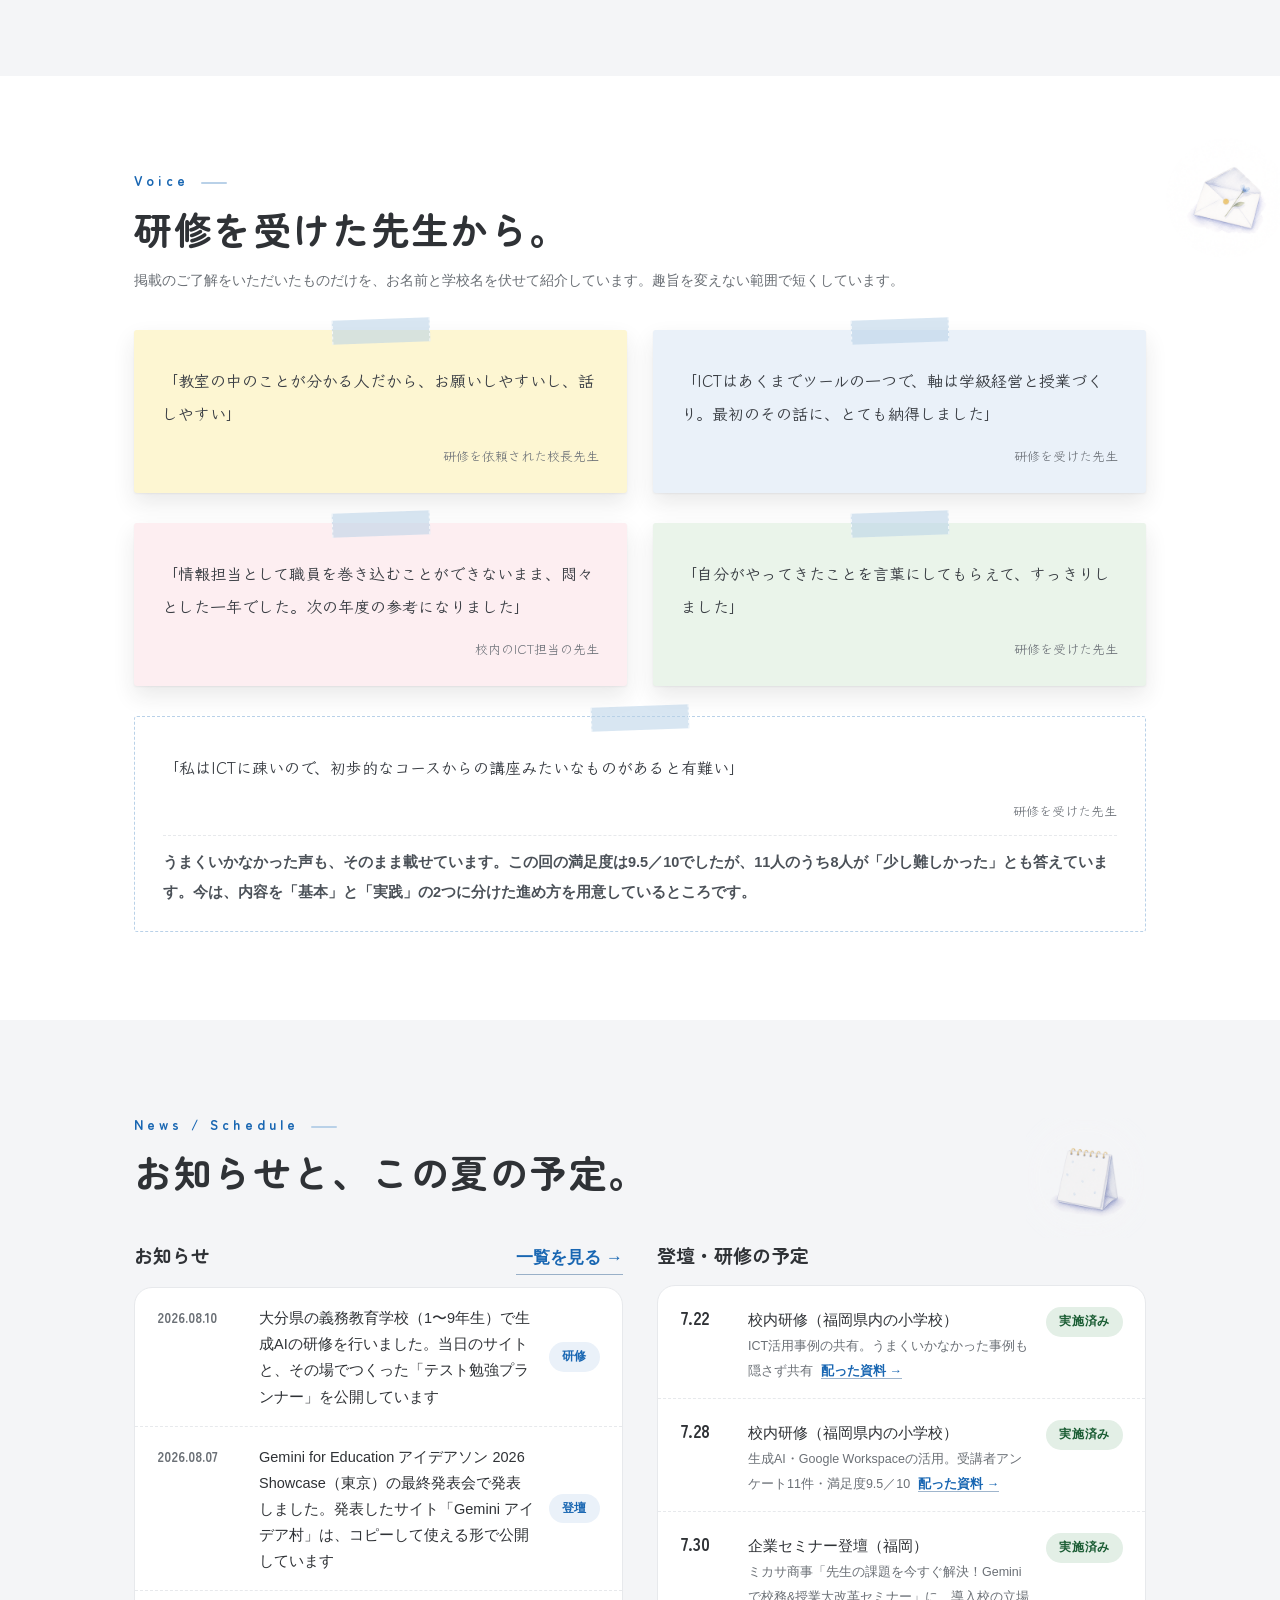
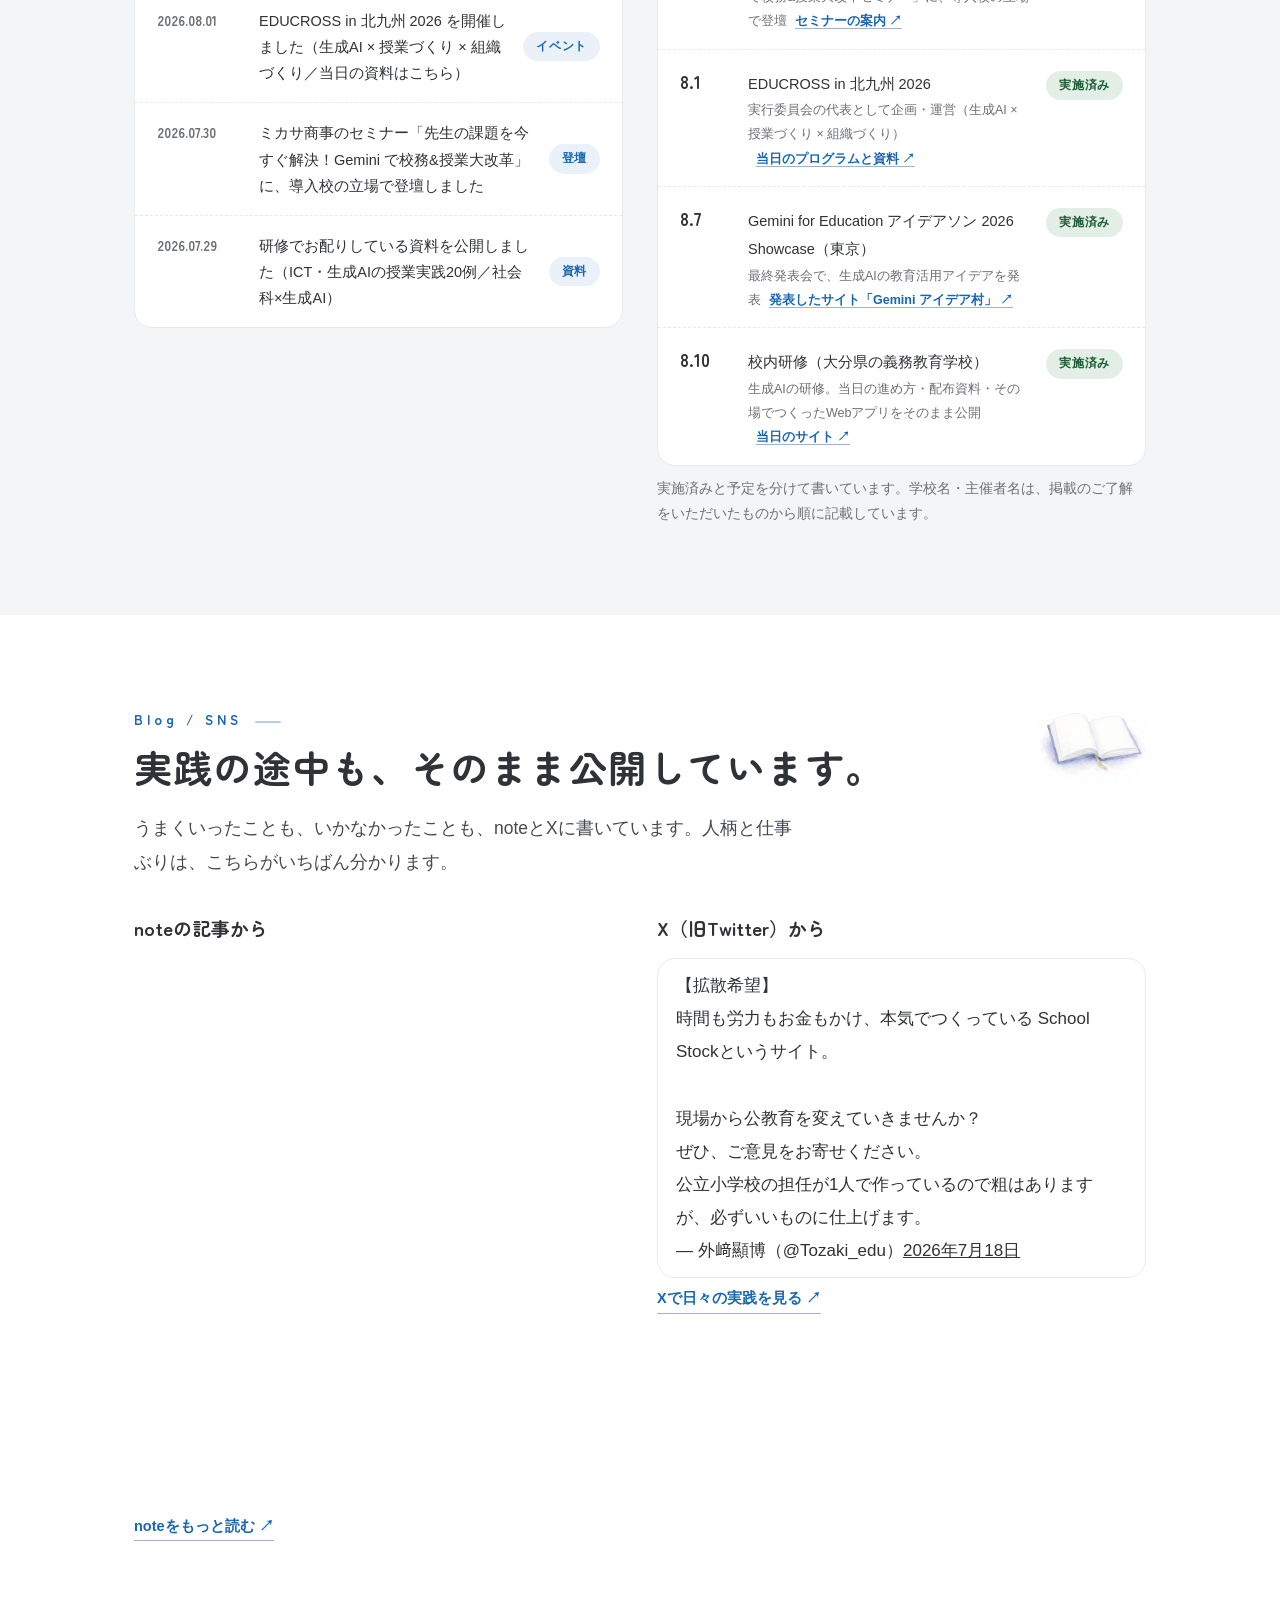
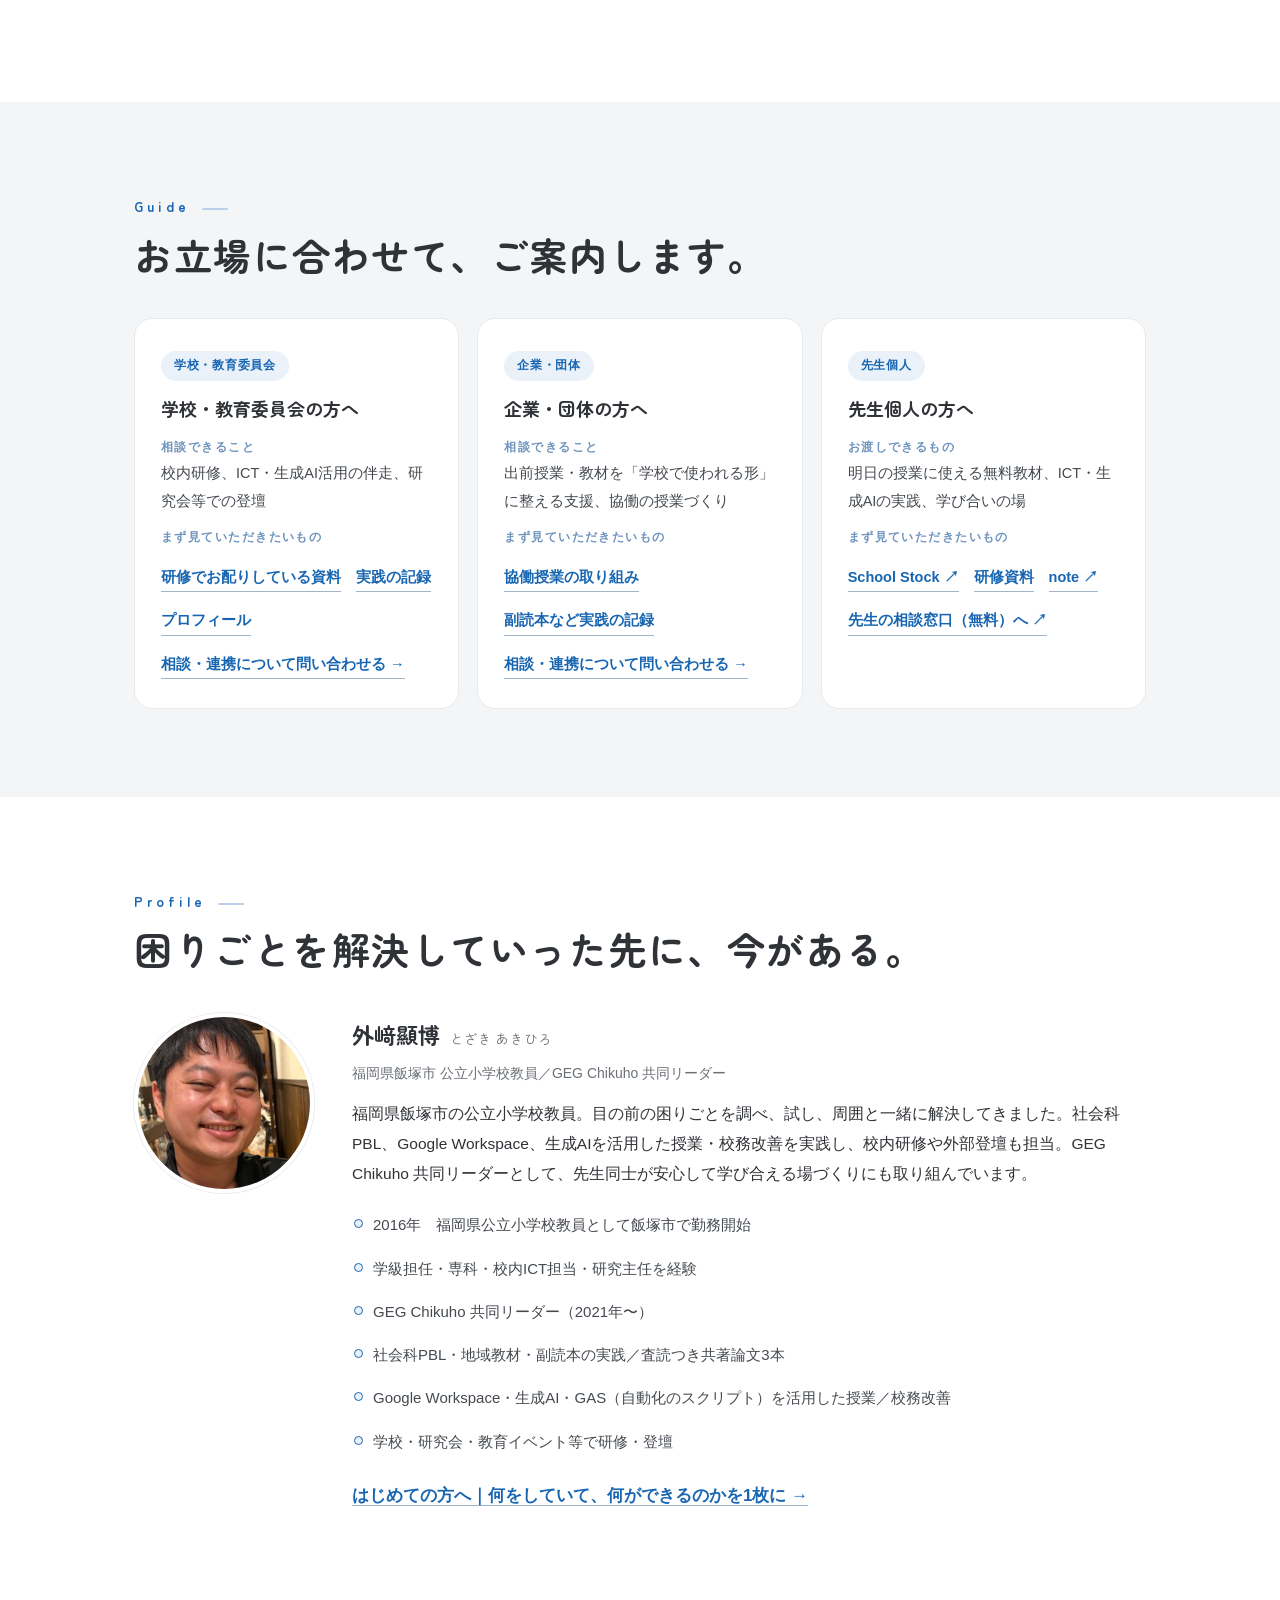
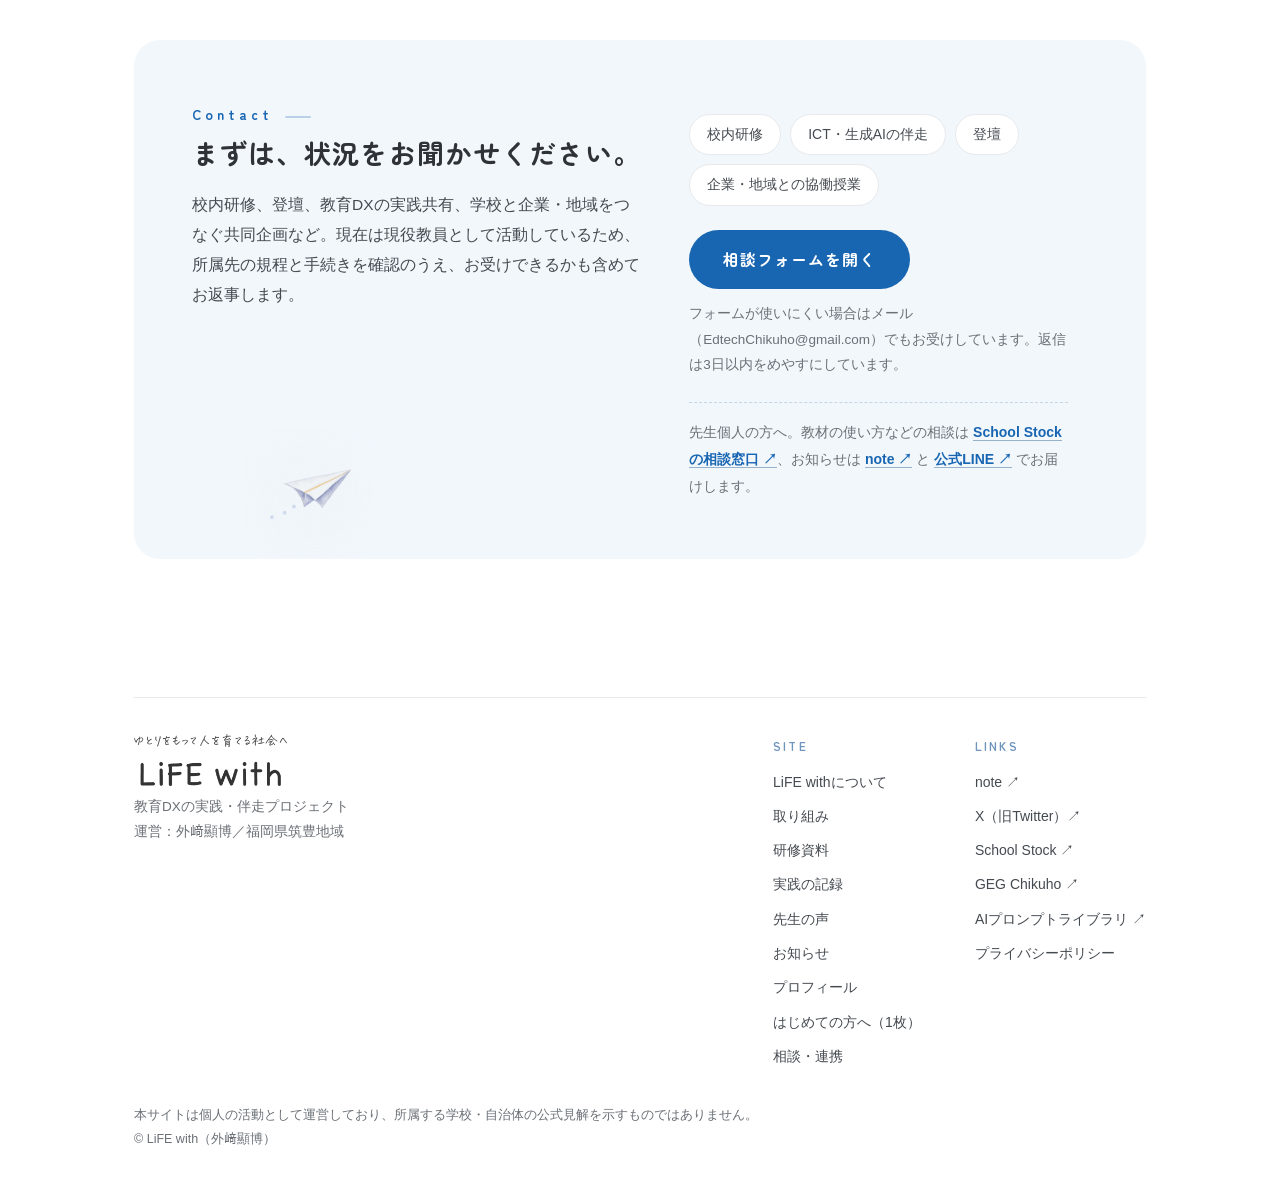
==== commit 6f966809: "v12.8 本人の言葉でVision/Missionと創業の理由を書き直し・CASE 05/06の言い方を訂正 - CASE 06「学校に残る棚にした」→「学校に残すための提案」   実際に伴走して残" ====
--- a/index.html
+++ b/index.html
@@ -488,14 +488,14 @@
         <span class="vlabel">Vision<small>めざす社会</small></span>
         <div>
           <p class="vbig">ゆとりをもって、<br class="tb">人を育てる社会をつくる。</p>
-          <p class="vnote">「人」は子どもだけではありません。先生も、親も、地域の人も、人を育てる側にいます。「ゆとり」は3つ。<b>気持ちのゆとり、お金のゆとり、時間のゆとり</b>です。</p>
+          <p class="vnote">「人」は子どもだけではありません。先生も、親も、会社の上司も、地域の人も、人を育てる側にいます。そして大人のほうも、誰かに育ててもらう側にいると思っています。<br>「ゆとり」は3つあります。<b>気持ちのゆとり、お金のゆとり、時間のゆとり</b>。人を育てる側にいる人が、この3つを持ったまま育てていける。それが「ゆとりをもって、人を育てる社会」です。</p>
         </div>
       </div>
       <div class="vm-row" data-rv>
         <span class="vlabel">Mission<small>LiFE withの仕事</small></span>
         <div>
           <p class="vbig">現場の実践を、学校で続く形に。</p>
-          <p class="vnote">端末や高いツールが入っても、それだけでは変わらないのを何度も見てきました。教室の中が分かる人間が外から学校に入り続け、先生が<b>「明日の授業が、また楽しみになる」</b>ところまで整えます。</p>
+          <p class="vnote">端末や、性能の高いツールが入っても、それだけでは変わらないのを何度も見たり聞いたりしてきました。教室の中が分かる人間が外から学校に伴走することで、先生が<b>「明日の授業が、また楽しみになる」</b>ところまで整えていきます。<br>これは学校だけの話ではないと思っています。明日の仕事が楽しみになること、自分の仕事に誇りを取り戻すこと。人を育てる場所なら、どこでも同じだと思います。</p>
         </div>
       </div>
       <div class="vm-row" data-rv>
@@ -510,8 +510,9 @@
       </div>
     </div>
     <div class="origin" data-rv>
-      <p>この仕事を選んだ理由があります。担任していた学級に、学校の力だけでは守りきれなかった子がいました。学校としてやれることはやりました。それでも、教員のままでは届かない領域があると知り、教室の中が分かる人間が外から学校に入り続ける形を、民間からつくっていこうと決めました。</p>
-      <p class="origin-close">LiFE with。共に生きる、という意味です。</p>
+      <p>私がこの事業を始めようと思った理由があります。担任していた学級に、学校の力だけでは守りきれなかった子がいました。学校としてやれることはやりました。それでも、教員のままでは届かない領域があると知りました。</p>
+      <p>そこに手が届くだけの力を民間の立場でつけて、学校現場を変えていきたいと思っています。</p>
+      <p class="origin-close">LiFE with。共に生きていく、本当に生きる。その意味を込めています。</p>
     </div>
   </div>
 </section>
@@ -699,17 +700,17 @@
       </div>
       <div class="case" data-rv>
         <span class="cno">CASE 05 ─ 生成AIの実践共有</span>
-        <h3>「Gemini アイデア村」を、<br class="pc">コピーして使える形で公開している</h3>
+        <h3>「Gemini アイデア村」を、<br class="pc">校内に広めやすい形で公開している</h3>
         <p class="c-before">難しそう・自分には関係ない・報われない、で生成AIの活用が止まってしまう</p>
         <p class="c-after">校種別の教材と、Geminiで作ったWebアプリを<b>コピー・編集できる形</b>で公開。<br>Gemini for Education アイデアソン 2026 Showcase（Google 渋谷オフィス）の最終発表会で発表しました</p>
         <p class="note">2026年8月7日・最終発表。<a class="tl" href="https://sites.google.com/view/gemini-tozaki/home" target="_blank" rel="noopener">発表したサイト「Gemini アイデア村」 ↗</a></p>
       </div>
       <div class="case" data-rv>
         <span class="cno">CASE 06 ─ 探究を、学校の資産に</span>
-        <h3>1年生から9年生までの探究を、<br class="pc">学校に残る棚にした</h3>
-        <p class="c-before">総合・探究の資料が個人の手元に散らばり、担当が代わるとまたゼロから始まってしまう</p>
-        <p class="c-after">9年間ぶんの研究資料を1つの棚にまとめる作り方を、手順と実物でお渡ししました。<br><b>人が変わっても、その学校に残ります。</b>次に担当になる先生が、前の年の続きから始められます</p>
-        <p class="note">2026年8月10日・大分県の義務教育学校での研修。当日の進め方と配布資料、その場でつくったWebアプリまで公開しています。<a class="tl" href="https://a-tozak.github.io/sekiden-kenshu/" target="_blank" rel="noopener">当日のサイト ↗</a>　<a class="tl" href="https://a-tozak.github.io/sekiden-kenshu/googlesite.html" target="_blank" rel="noopener">探究の棚のつくり方 ↗</a>　<a class="tl" href="https://a-tozak.github.io/sekiden-kenshu/planner.html" target="_blank" rel="noopener">テスト勉強プランナー ↗</a></p>
+        <h3>1年生から9年生までの探究を、<br class="pc">学校に残すための提案</h3>
+        <p class="c-before">地域を探究してきた資料が個人の手元に散らばり、担当が代わるとまたゼロから始まってしまう</p>
+        <p class="c-after">9年間ぶんの地域を探究してきた資料を、1つのサイトにまとめて資産にしていくやり方を<b>ご提案しました。</b><br>この形なら、人が変わってもその学校に残ります。次に担当になる先生が、前の年の続きから始められます</p>
+        <p class="note">2026年8月10日・大分県の義務教育学校での研修でご提案したものです。当日の進め方と配布資料、その場でつくったWebアプリまで公開しています。<a class="tl" href="https://a-tozak.github.io/sekiden-kenshu/" target="_blank" rel="noopener">当日のサイト ↗</a>　<a class="tl" href="https://a-tozak.github.io/sekiden-kenshu/googlesite.html" target="_blank" rel="noopener">探究の棚のつくり方 ↗</a>　<a class="tl" href="https://a-tozak.github.io/sekiden-kenshu/planner.html" target="_blank" rel="noopener">テスト勉強プランナー ↗</a></p>
       </div>
     </div>
   </div>
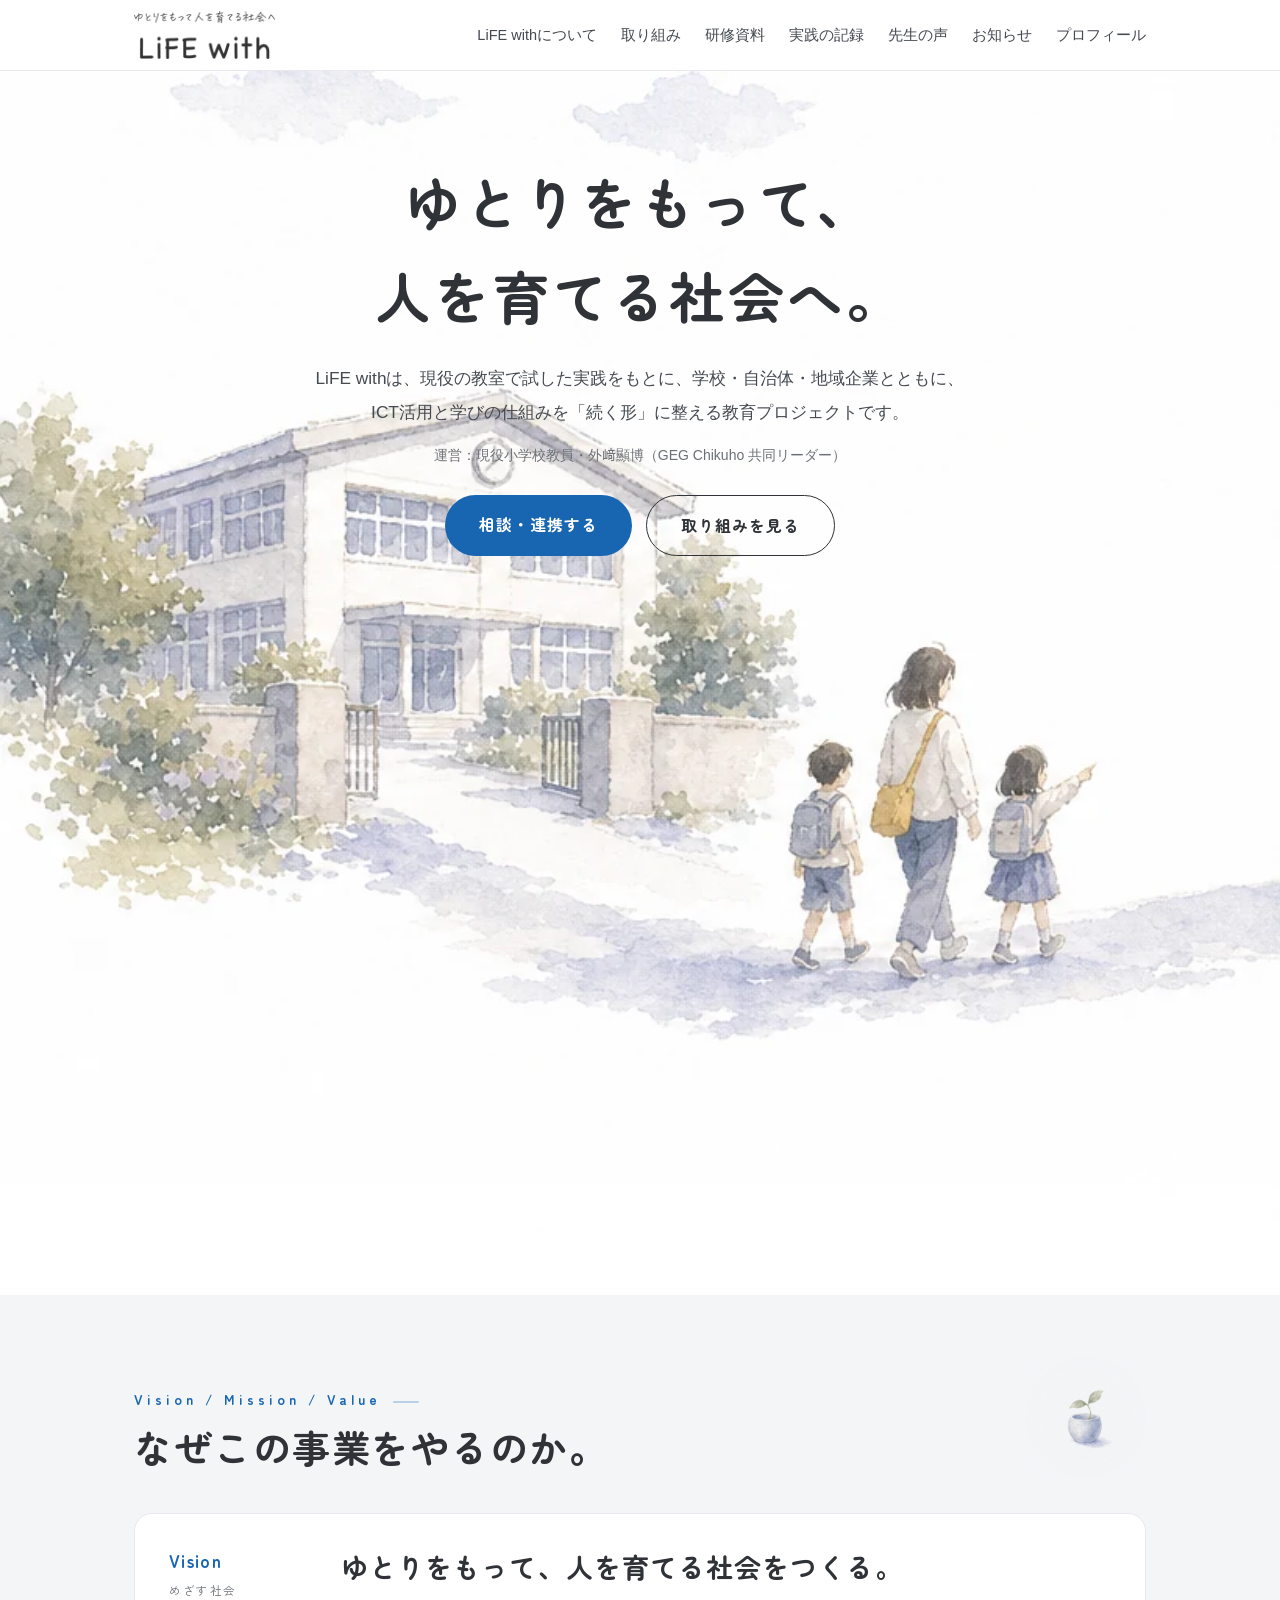
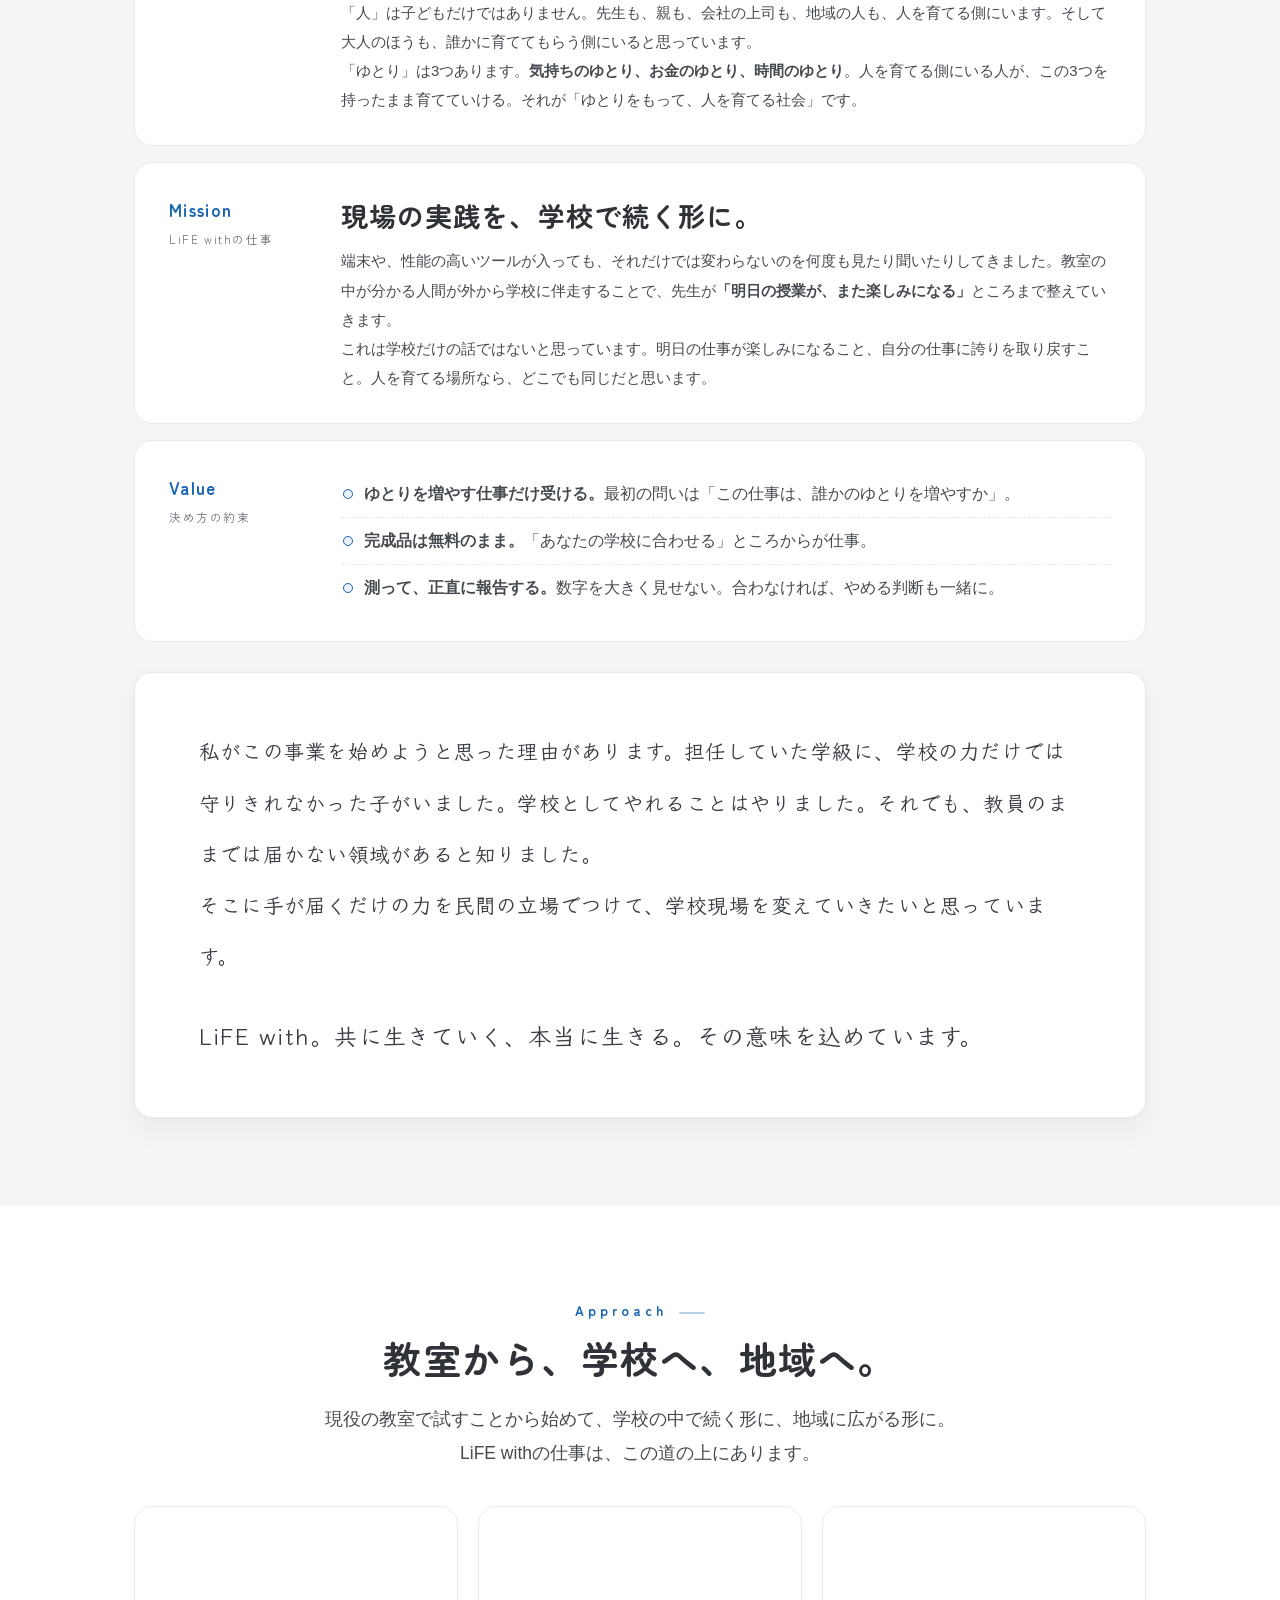
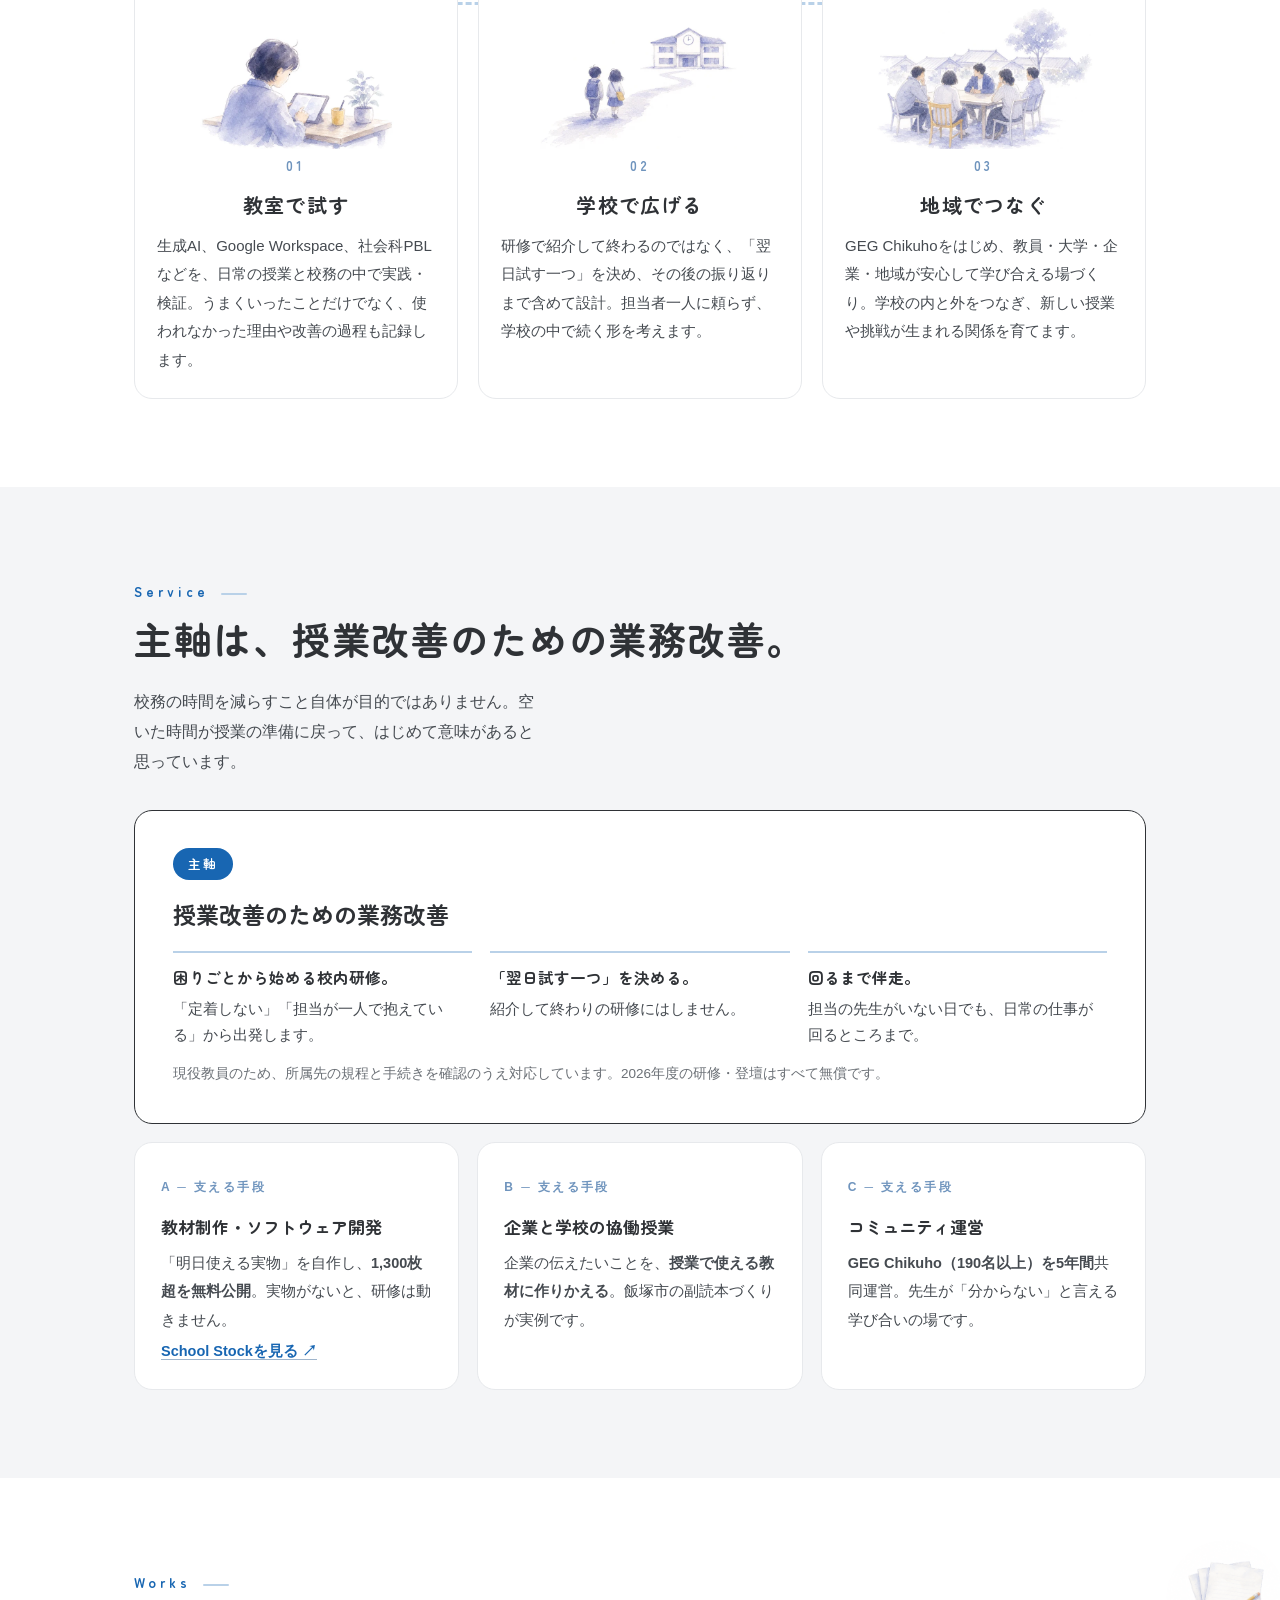
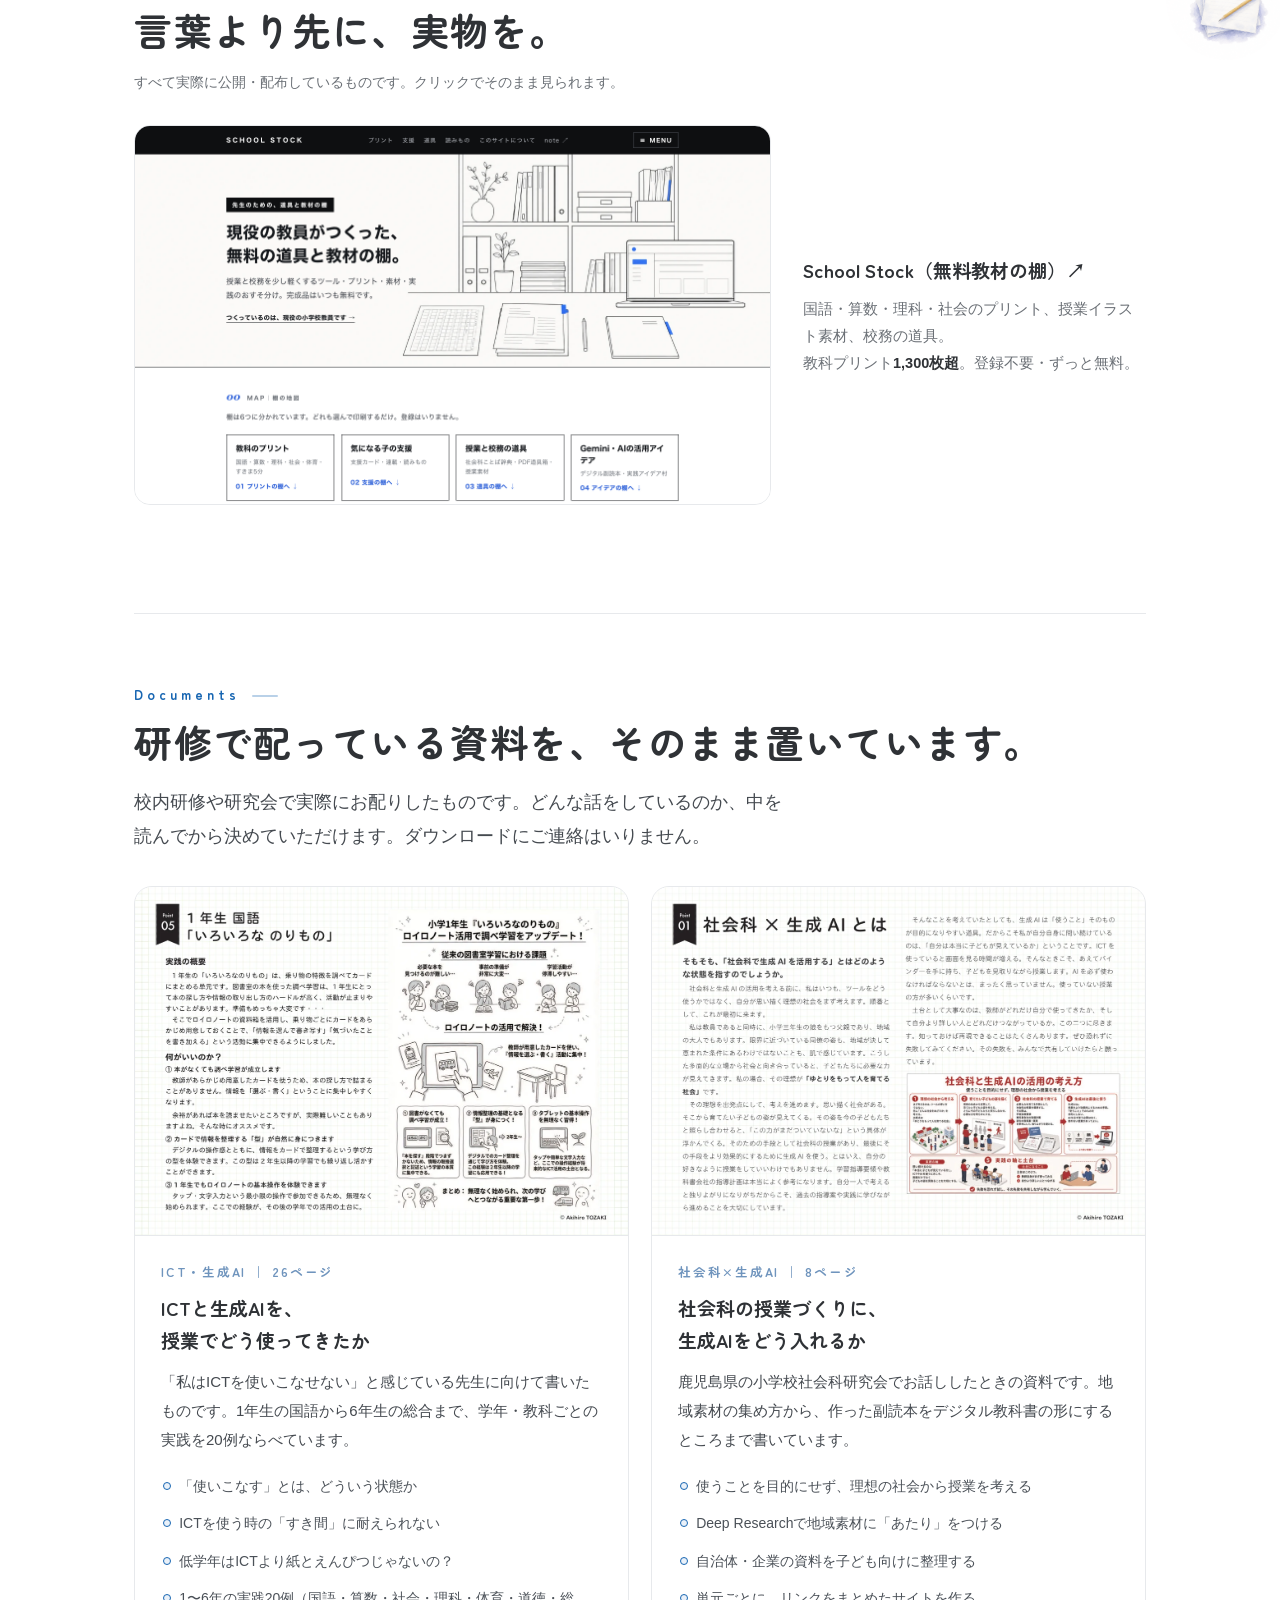
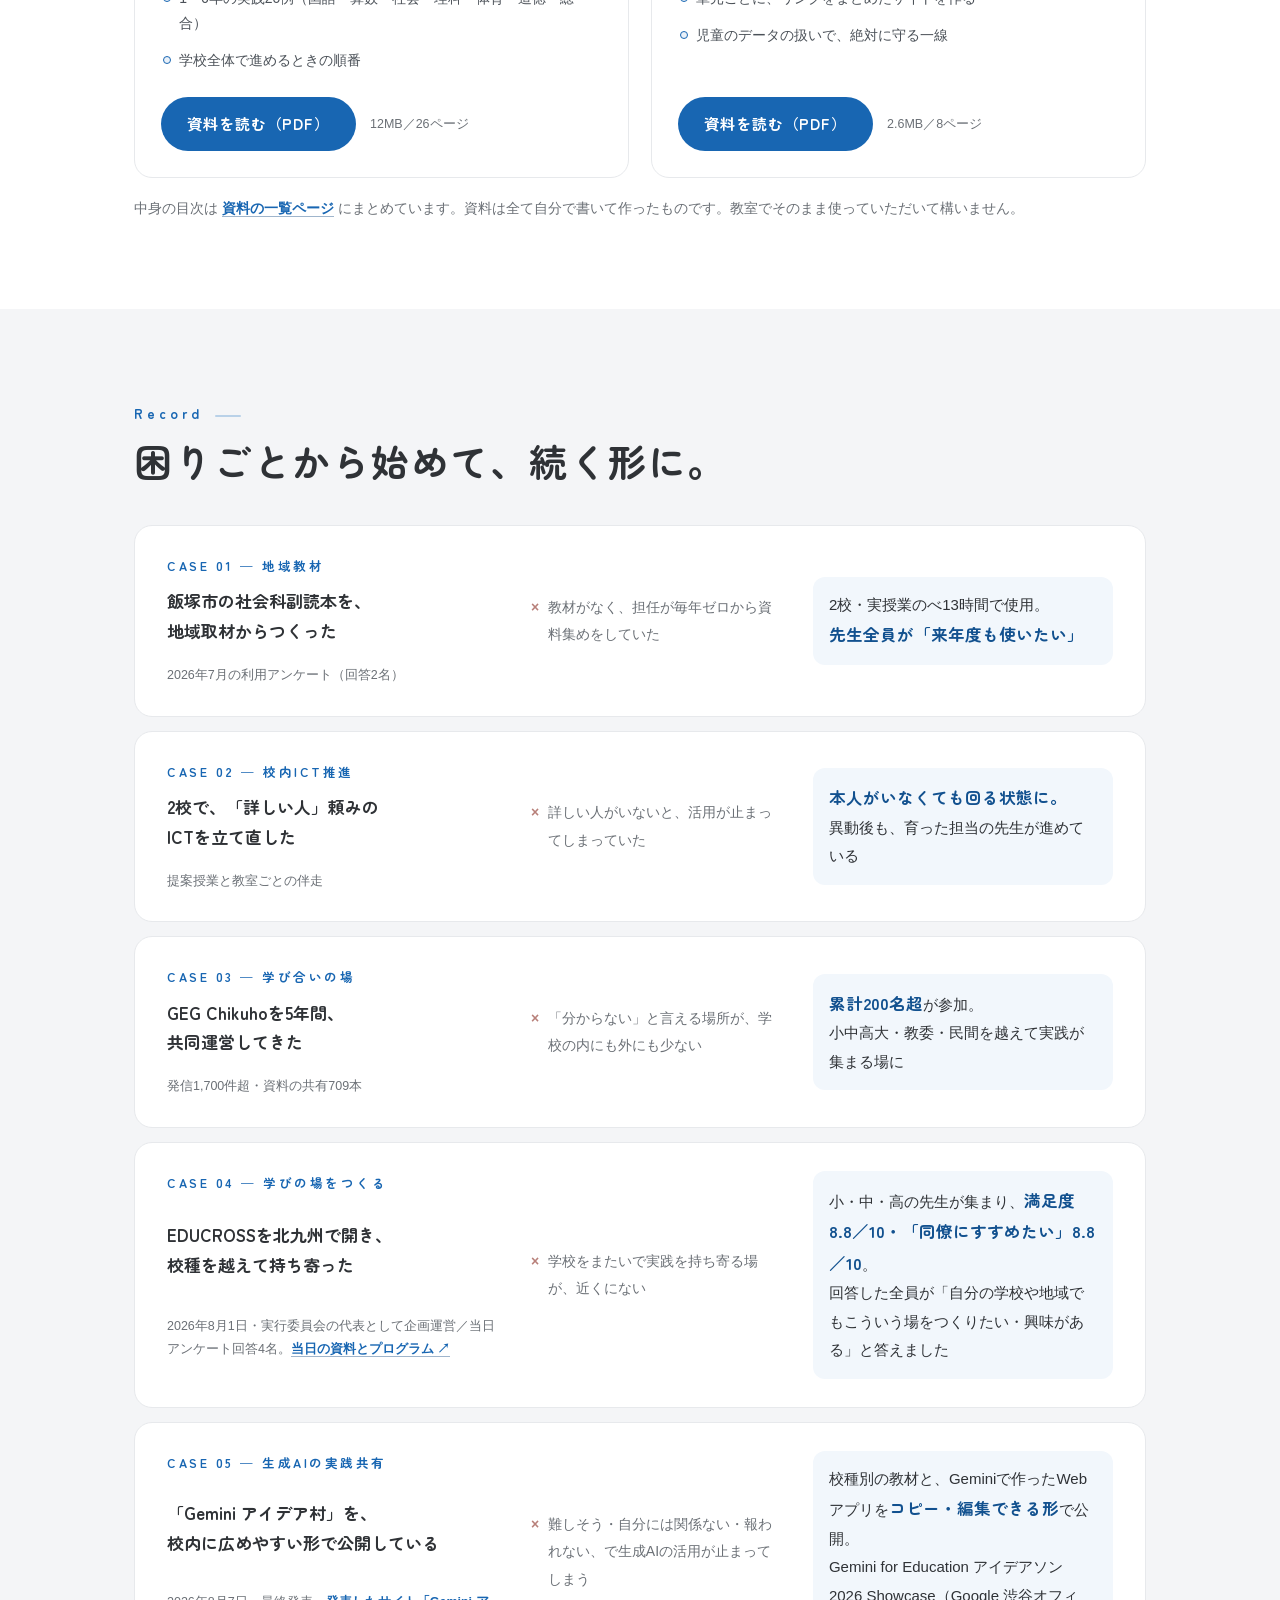
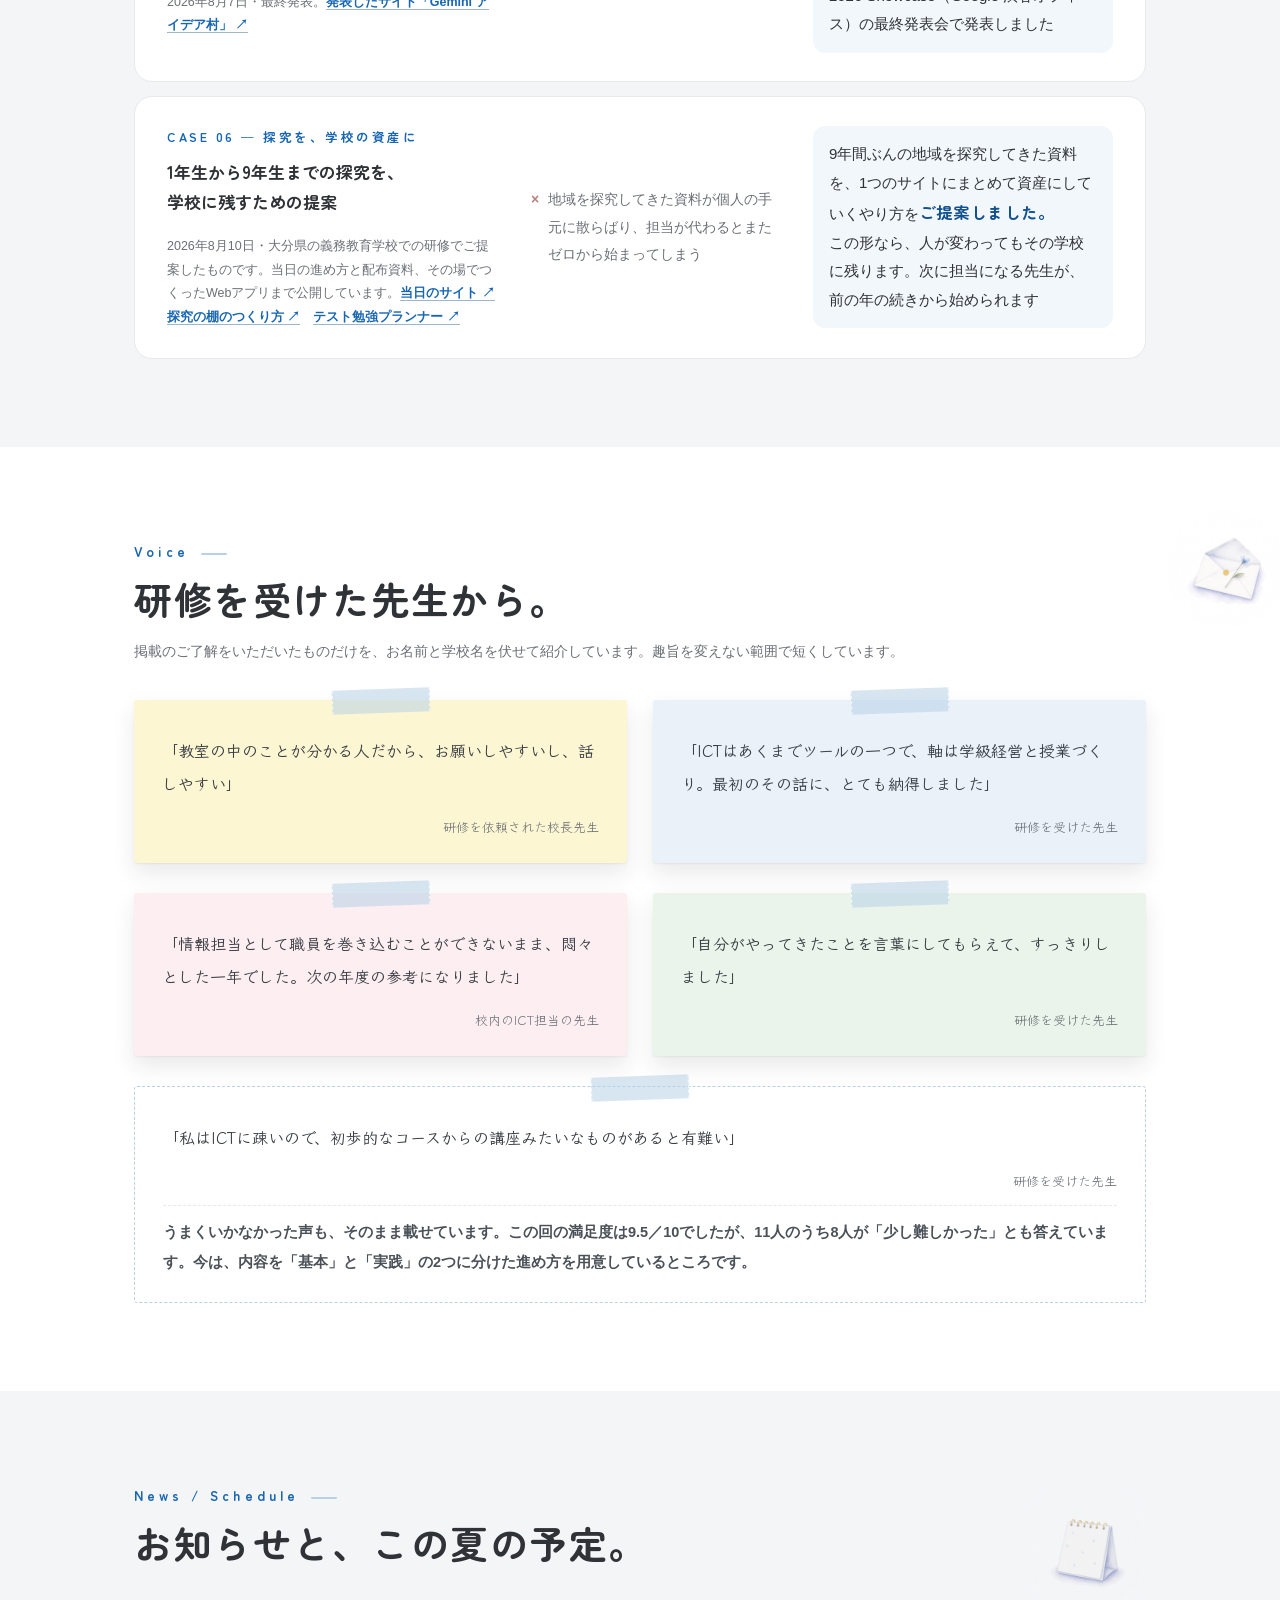
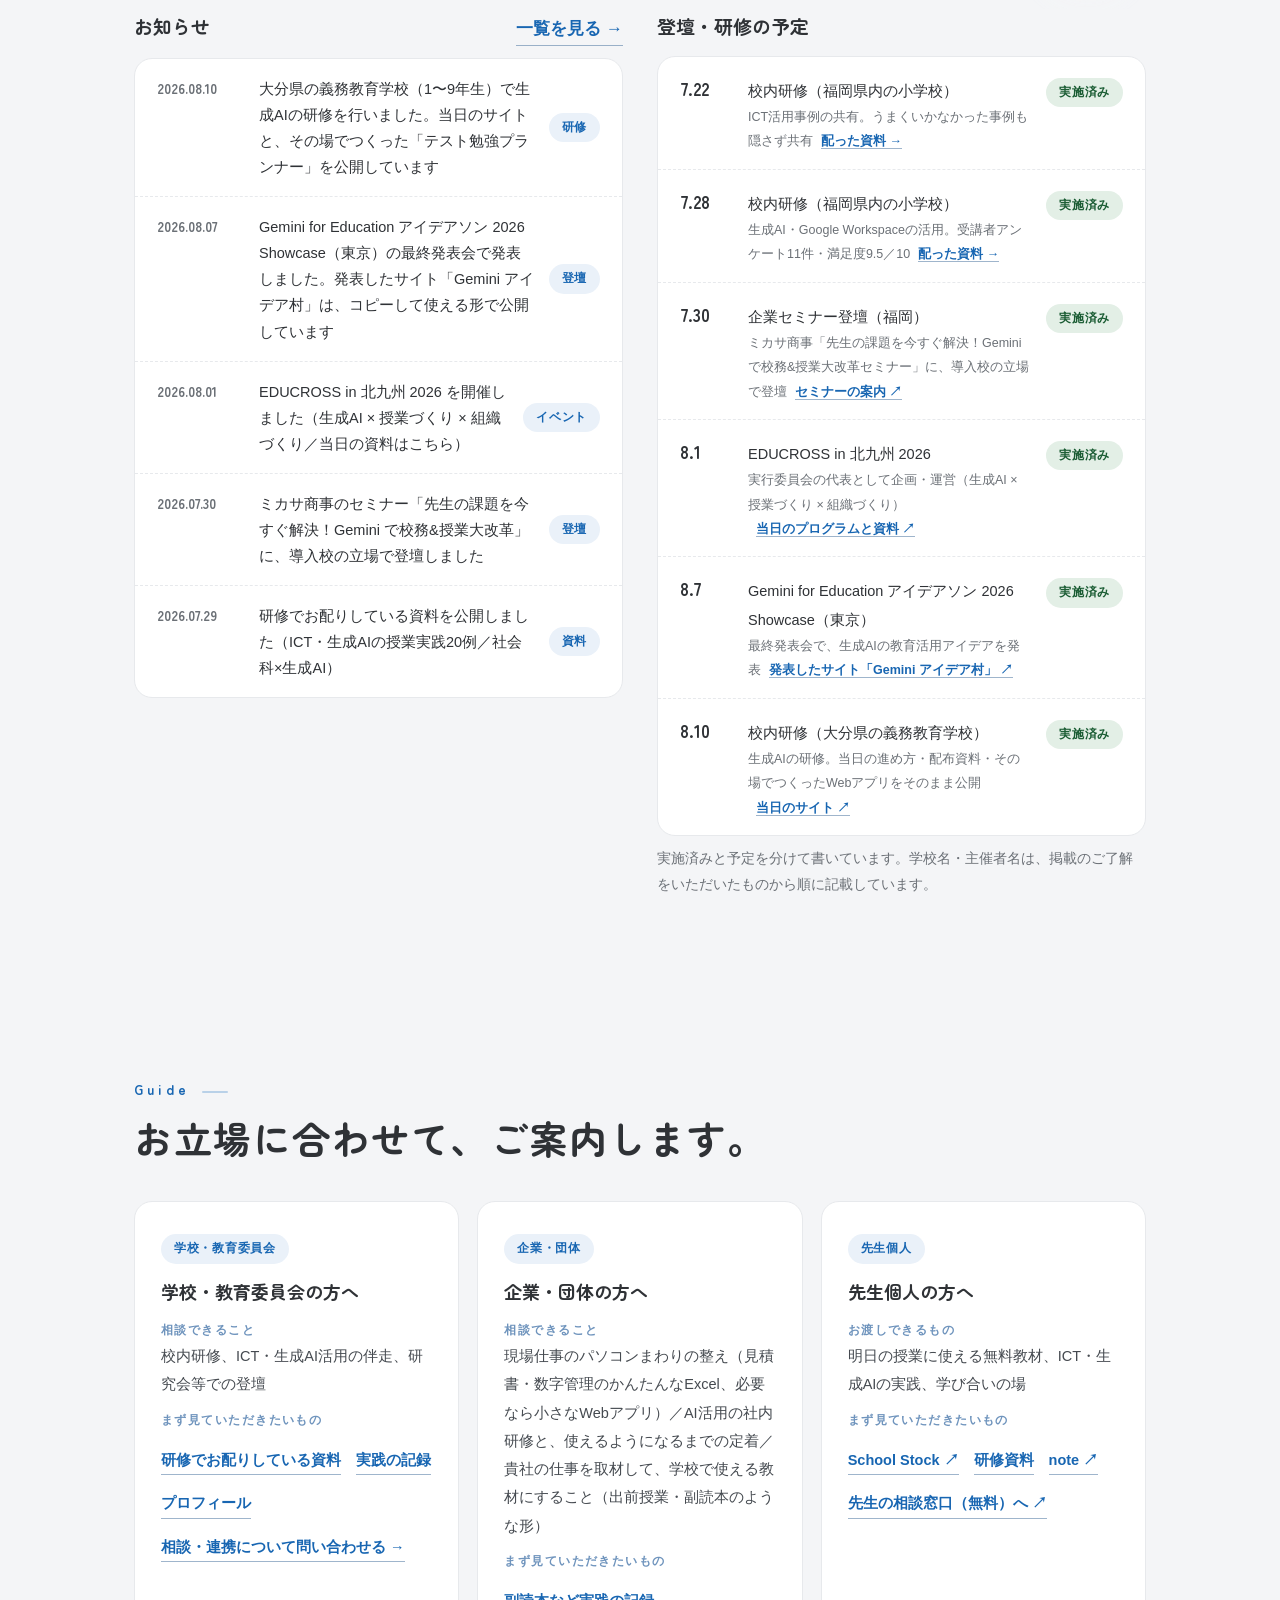
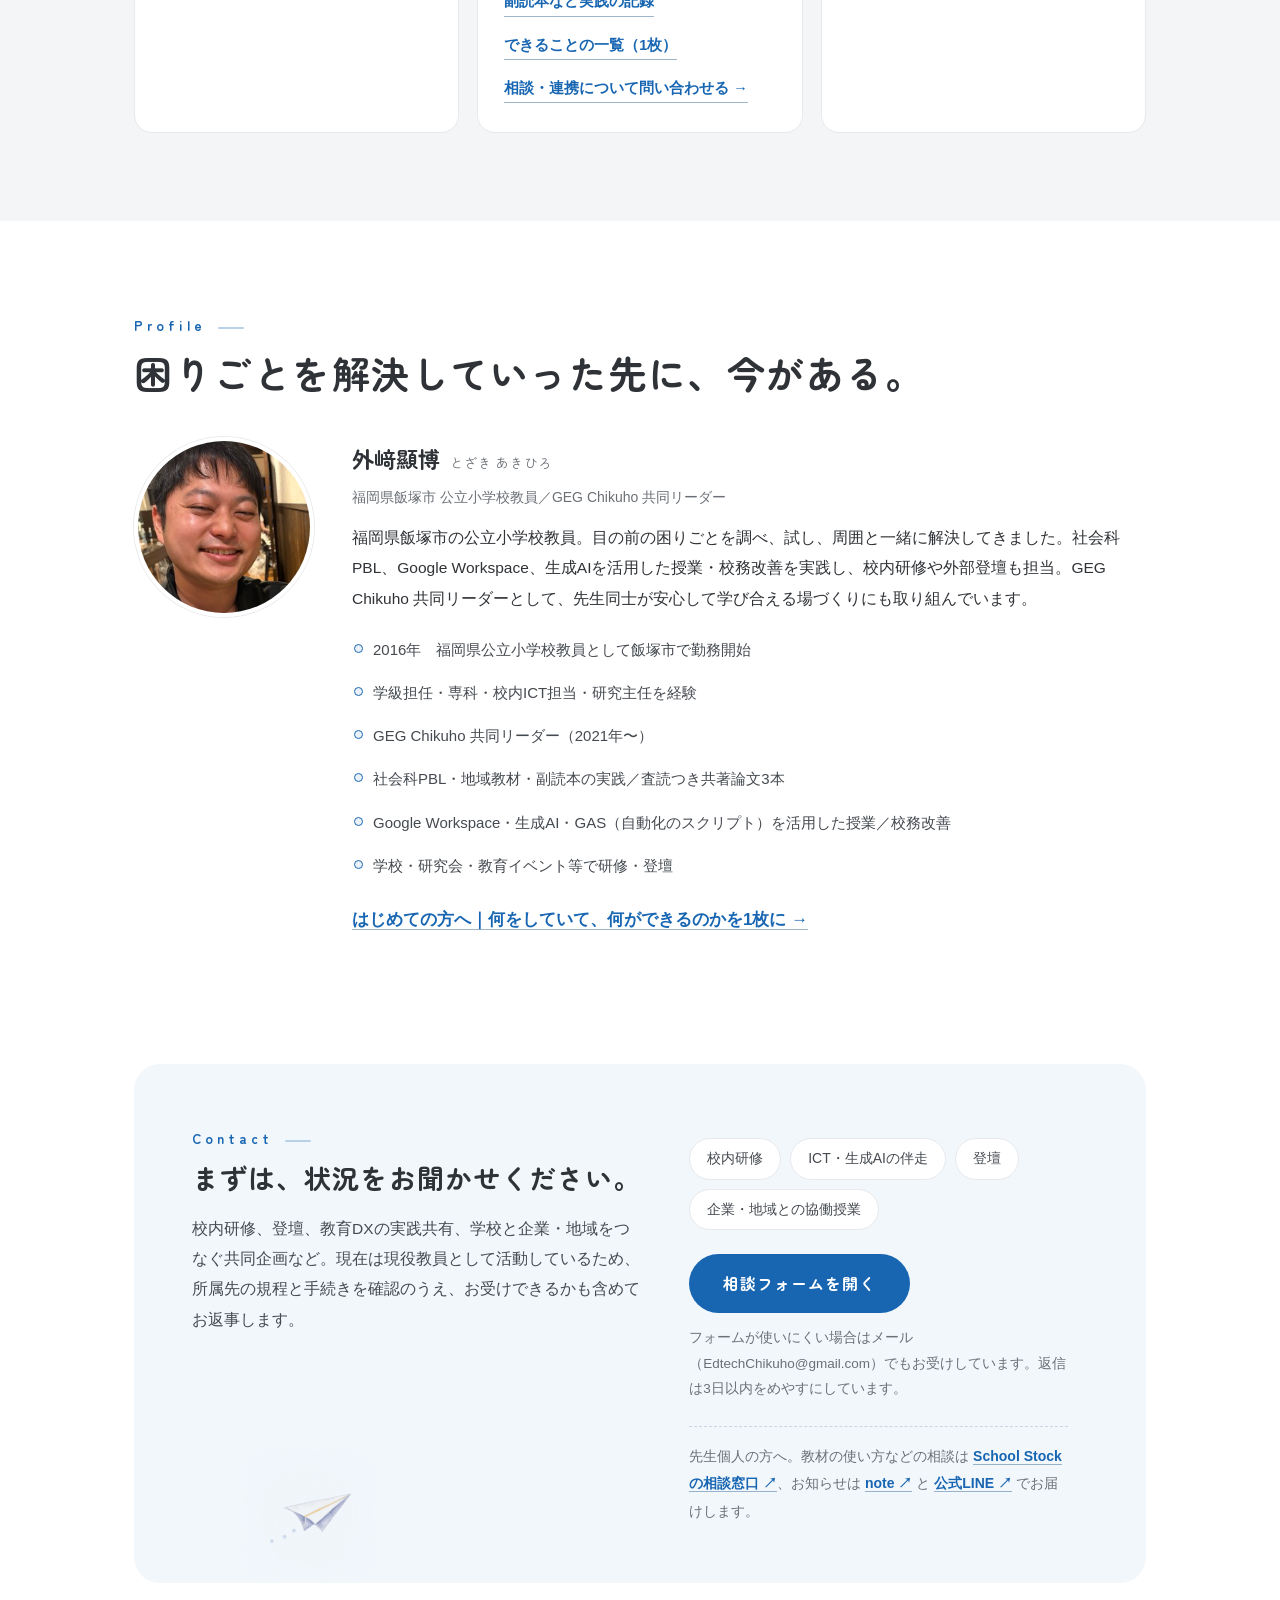
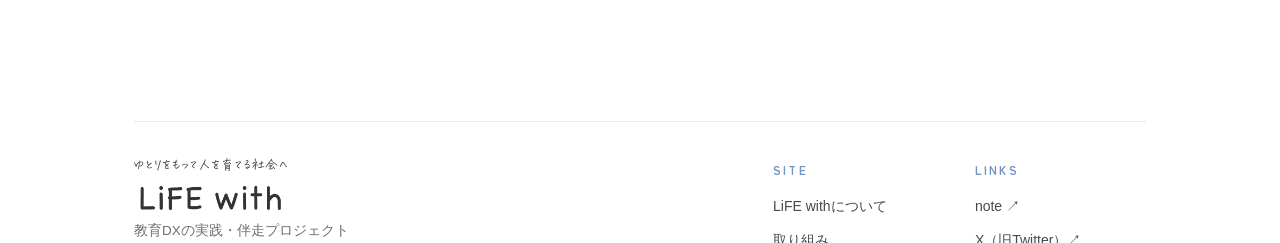
==== commit 9021dd5b: "v12.9 資格掲載（profile）・スマホ表示3件修正・読みものセクション撤去・企業向け「頼めること」具体化（2026-08-14本人決裁）" ====
--- a/index.html
+++ b/index.html
@@ -251,6 +251,8 @@
 
   /* お知らせ＋登壇 */
   .nsgrid{ display:grid; grid-template-columns:1fr 1fr; gap:34px; margin-top:32px; align-items:start; }
+  .nsgrid > *{ min-width:0; }
+  .nw .t, .sc .t{ overflow-wrap:anywhere; }
   .nshead{ display:flex; align-items:baseline; justify-content:space-between; gap:12px; margin-bottom:12px; }
   .nshead h3{ font-family:"Zen Maru Gothic",sans-serif; font-size:19px; }
   .news-list{ background:#fff; border:1px solid var(--line); border-radius:var(--r); overflow:hidden; }
@@ -272,12 +274,7 @@
   .sc .sc-link{ margin-left:8px; font-size:12.5px; white-space:nowrap; }
 
   /* 読みもの（note・X） */
-  .embed-grid{ display:grid; grid-template-columns:1fr 1fr; gap:34px; margin-top:30px; align-items:start; }
-  .embed-col h3{ font-family:"Zen Maru Gothic",sans-serif; font-size:19px; margin-bottom:12px; }
   /* noteの埋め込みは中身の高さが足りないと題名が切れる。下限を決めておく */
-  .note-embed{ border:0; display:block; width:100%; margin:0 0 14px; min-height:260px; }
-  .x-wrap{ background:#fff; border:1px solid var(--line); border-radius:var(--r); padding:10px 18px; }
-  .embed-col .more{ display:inline-block; margin-top:6px; font-size:14.5px; }
 
   /* 研修でお配りしている資料 */
   .docs{ display:grid; grid-template-columns:1fr 1fr; gap:22px; margin-top:32px; }
@@ -379,7 +376,7 @@
     .hero-ov{ position:static; padding:30px 24px 8px; }
     .hero-art img{ -webkit-mask-image:linear-gradient(#000 86%, transparent 100%);
                    mask-image:linear-gradient(#000 86%, transparent 100%); }
-    .about-grid, .contact-grid, .prof, .nsgrid, .embed-grid{ grid-template-columns:1fr; gap:30px; }
+    .about-grid, .contact-grid, .prof, .nsgrid{ grid-template-columns:1fr; gap:30px; }
     .ss-hero{ grid-template-columns:1fr; gap:18px; }
     /* CASEの横長3列は畳んで縦積みに戻す */
     .case{ grid-template-columns:1fr; padding:26px 26px; }
@@ -411,7 +408,6 @@
     h2{ font-size:24px; }
     .vbig{ font-size:21px; }
     .contact-card h2{ font-size:23px; }
-    .note-embed{ min-height:300px; }
     .fmap{ gap:30px; }
     .sec{ padding:60px 0; }
     .hero-ov{ padding:24px 22px 4px; align-items:flex-start; text-align:left; }
@@ -423,6 +419,8 @@
     .origin{ padding:30px 22px; }
     .nw{ flex-wrap:wrap; gap:8px 14px; }
     .nw .t{ flex-basis:100%; order:3; }
+    .sc{ flex-wrap:wrap; gap:6px 16px; }
+    .sc .t{ flex-basis:100%; }
     .contact-card{ padding:38px 24px; border-radius:20px; }
     .main-blk{ padding:28px 24px; }
   }
@@ -773,38 +771,6 @@
   </div>
 </section>
 
-<!-- 読みもの（note・X） -->
-<section class="sec" id="yomimono">
-  <div class="wrap">
-    <div class="sec-head" data-rv>
-      <span class="kick">Blog / SNS</span>
-      <h2>実践の途中も、そのまま公開しています。</h2>
-      <img class="deco" src="assets/ehon/p_book.png" alt="" style="right:-6px;">
-    </div>
-    <p class="lead" data-rv style="margin-top:12px;">うまくいったことも、いかなかったことも、noteとXに書いています。人柄と仕事ぶりは、こちらがいちばん分かります。</p>
-    <div class="embed-grid">
-      <div class="embed-col" data-rv>
-        <h3>noteの記事から</h3>
-        <iframe class="note-embed" src="https://note.com/embed/notes/naf8a2286ecd7" height="230" title="note記事：「自分の勉強不足」だと思える先生が、一番変わっていく。"></iframe>
-        <iframe class="note-embed" src="https://note.com/embed/notes/n8f4591c1ebbd" height="230" title="note記事：視写って大事。書き写しながら読むことでしか得られない気づきがありました。" loading="lazy"></iframe>
-        <a class="tl more" href="https://note.com/tozaki_edu" target="_blank" rel="noopener">noteをもっと読む ↗</a>
-      </div>
-      <div class="embed-col" data-rv>
-        <h3>X（旧Twitter）から</h3>
-        <div class="x-wrap">
-          <blockquote class="twitter-tweet" data-lang="ja">
-            <p>【拡散希望】<br>時間も労力もお金もかけ、本気でつくっている School Stockというサイト。<br><br>現場から公教育を変えていきませんか？<br>ぜひ、ご意見をお寄せください。<br>公立小学校の担任が1人で作っているので粗はありますが、必ずいいものに仕上げます。</p>
-            — 外﨑顯博（@Tozaki_edu）<a href="https://twitter.com/Tozaki_edu/status/2078420550846947752">2026年7月18日</a>
-          </blockquote>
-        </div>
-        <a class="tl more" href="https://x.com/Tozaki_edu" target="_blank" rel="noopener">Xで日々の実践を見る ↗</a>
-        <!-- 3本目のnoteを右へ回して2カラムの高さを揃える（左907/右425＝482pxの空白・苅田 2026-07-30） -->
-        <iframe class="note-embed" src="https://note.com/embed/notes/n995ffc9b5da4" height="230" title="note記事：25歳で読んだ「走れ」と、31歳で読んだ「走れ」は、別の物語でした。" style="margin-top:26px;" loading="lazy"></iframe>
-      </div>
-    </div>
-  </div>
-</section>
-
 <!-- 対象別導線 -->
 <section class="sec alt" id="guide">
   <div class="wrap">
@@ -829,9 +795,9 @@
         <h3>企業・団体の方へ</h3>
         <dl>
           <dt>相談できること</dt>
-          <dd>出前授業・教材を「学校で使われる形」に整える支援、協働の授業づくり</dd>
+          <dd>現場仕事のパソコンまわりの整え（見積書・数字管理のかんたんなExcel、必要なら小さなWebアプリ）／AI活用の社内研修と、使えるようになるまでの定着／貴社の仕事を取材して、学校で使える教材にすること（出前授業・副読本のような形）</dd>
           <dt>まず見ていただきたいもの</dt>
-          <dd><a class="tl" href="#work">協働授業の取り組み</a>　<a class="tl" href="#record">副読本など実践の記録</a></dd>
+          <dd><a class="tl" href="#record">副読本など実践の記録</a>　<a class="tl" href="profile/">できることの一覧（1枚）</a></dd>
         </dl>
         <a class="tl" href="#contact">相談・連携について問い合わせる →</a>
       </div>
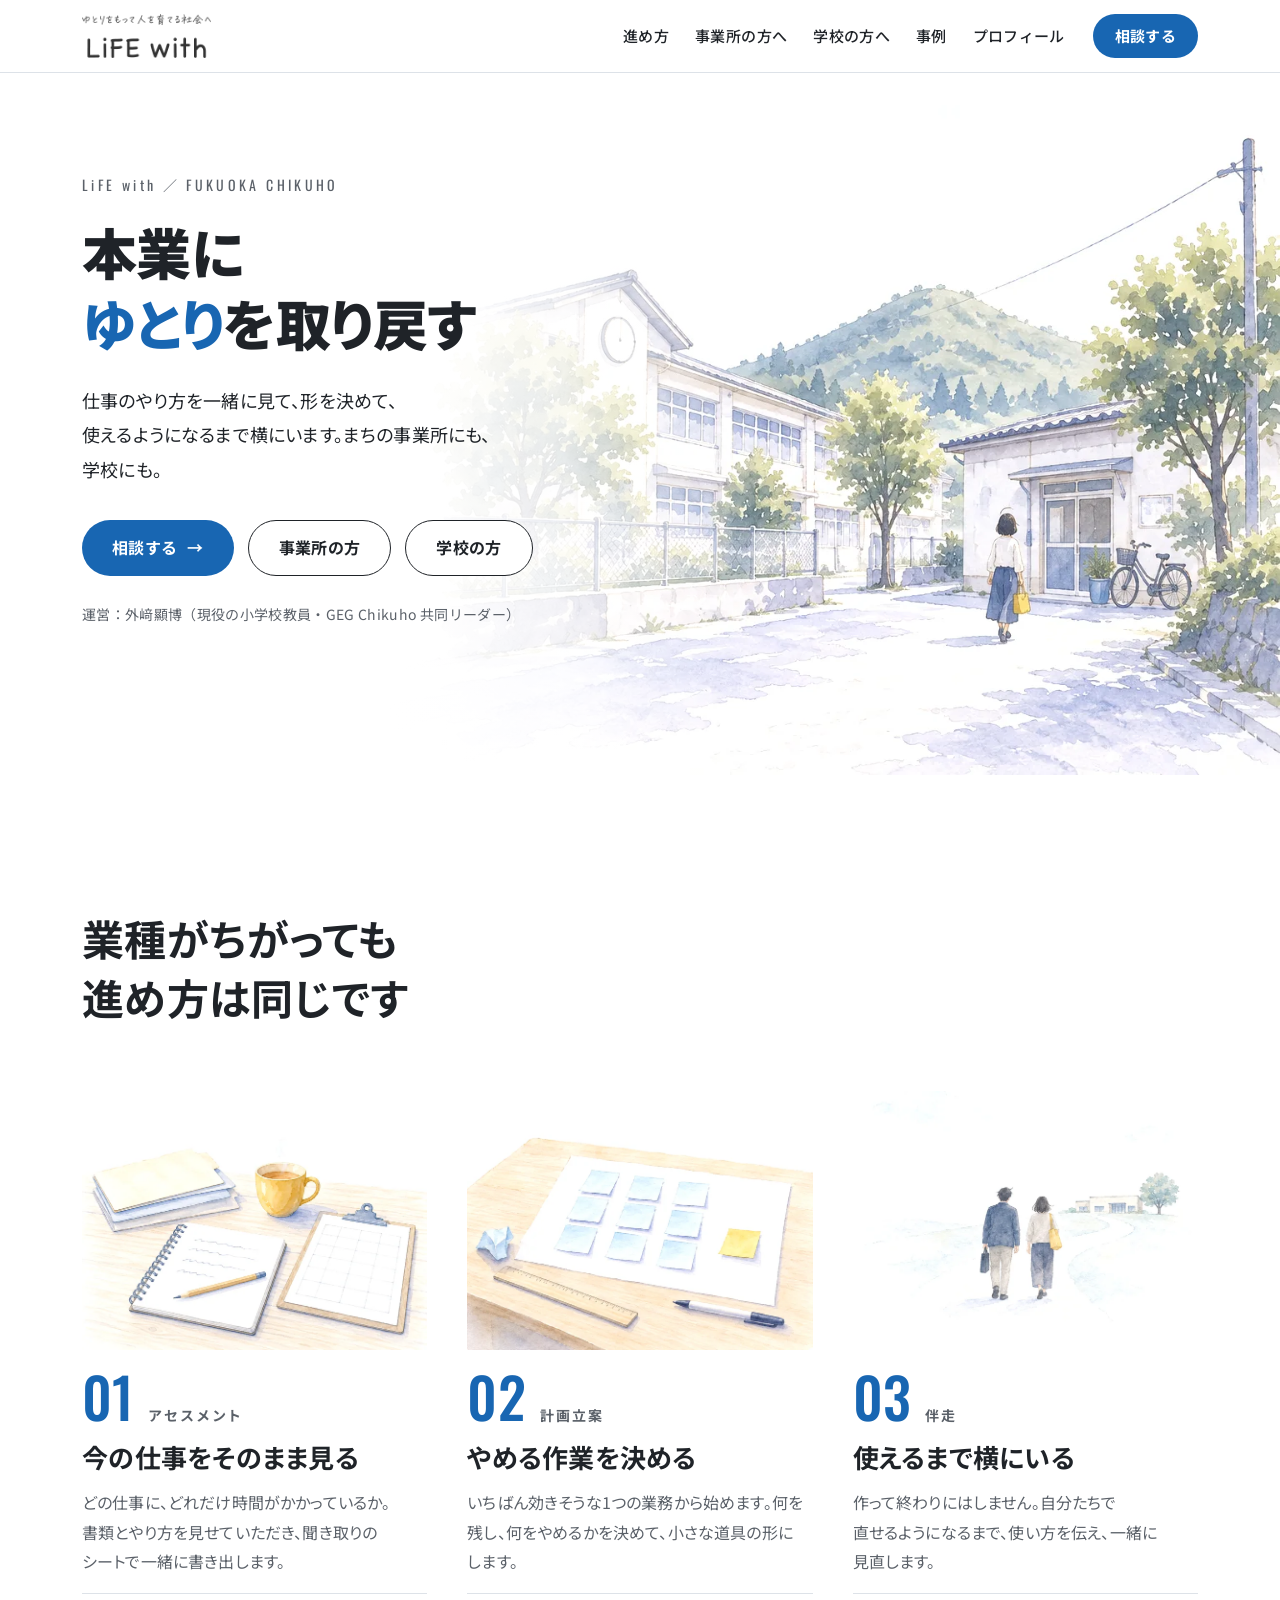
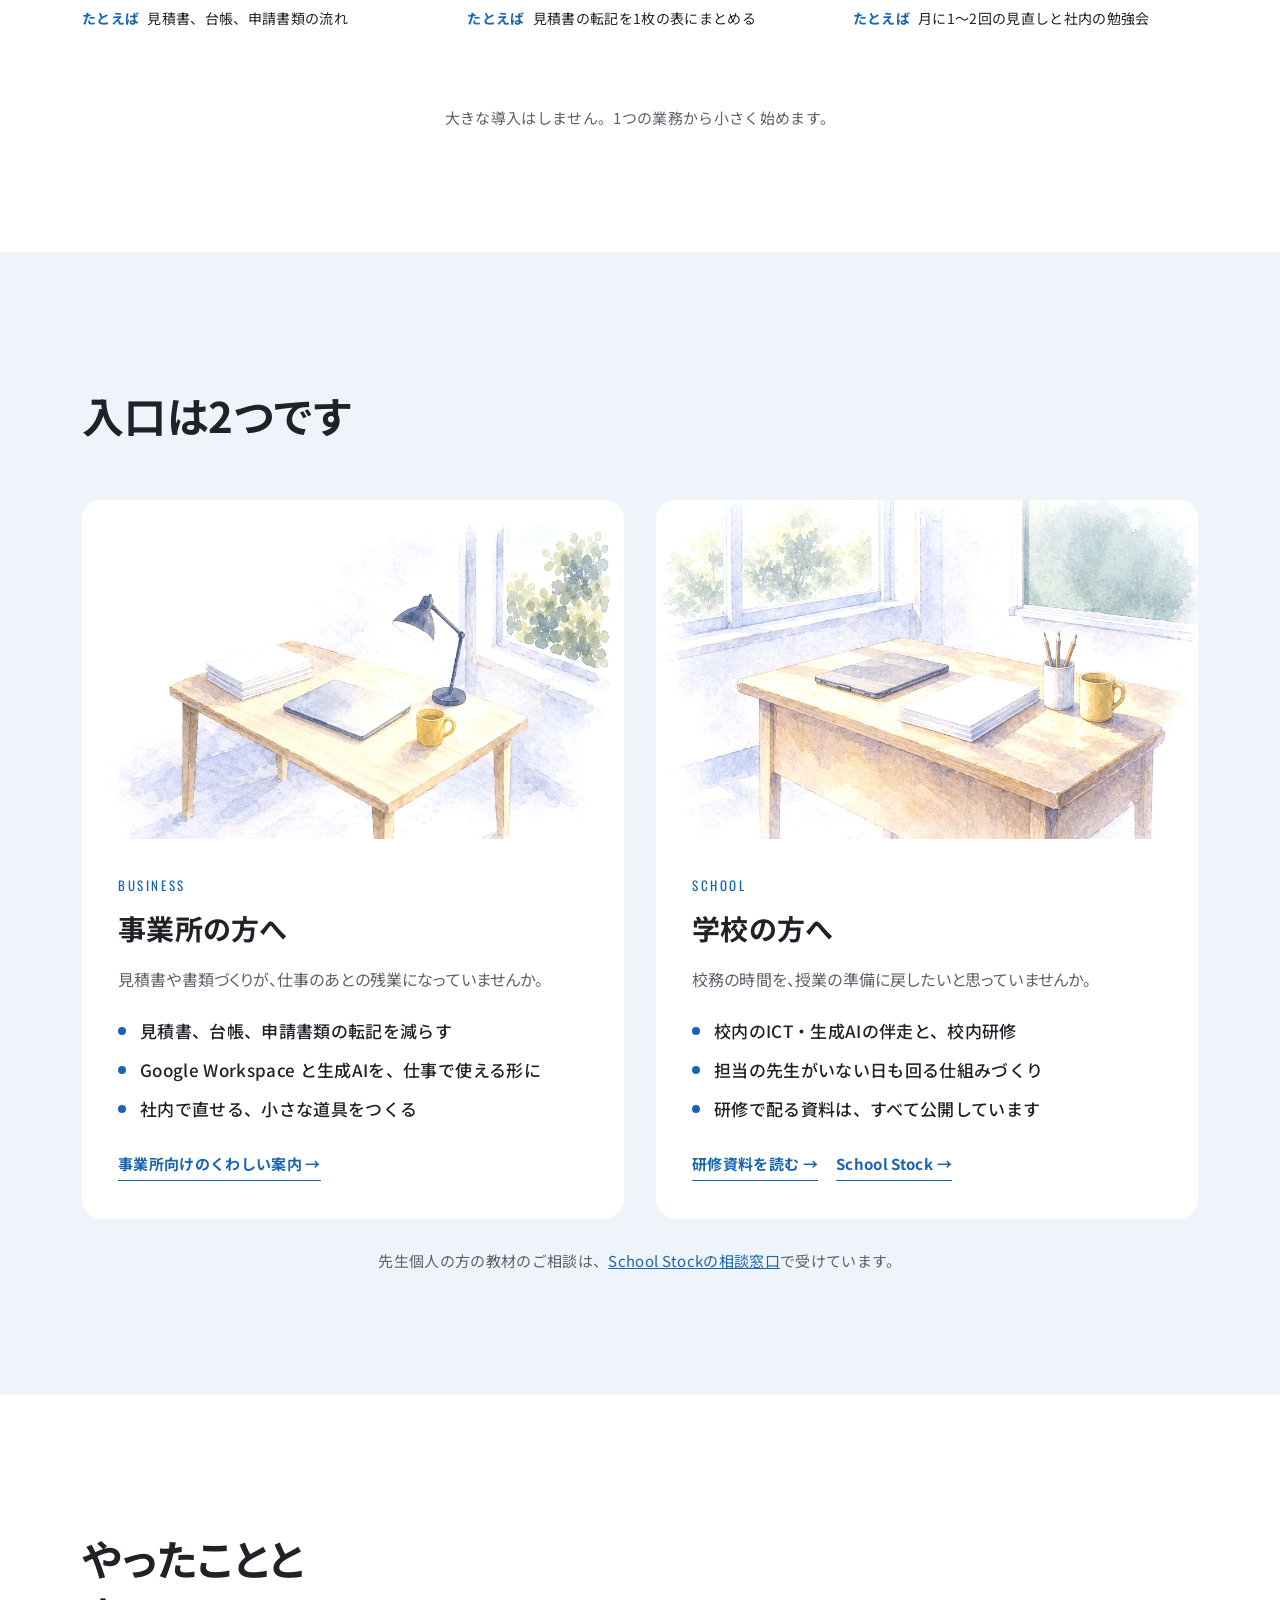
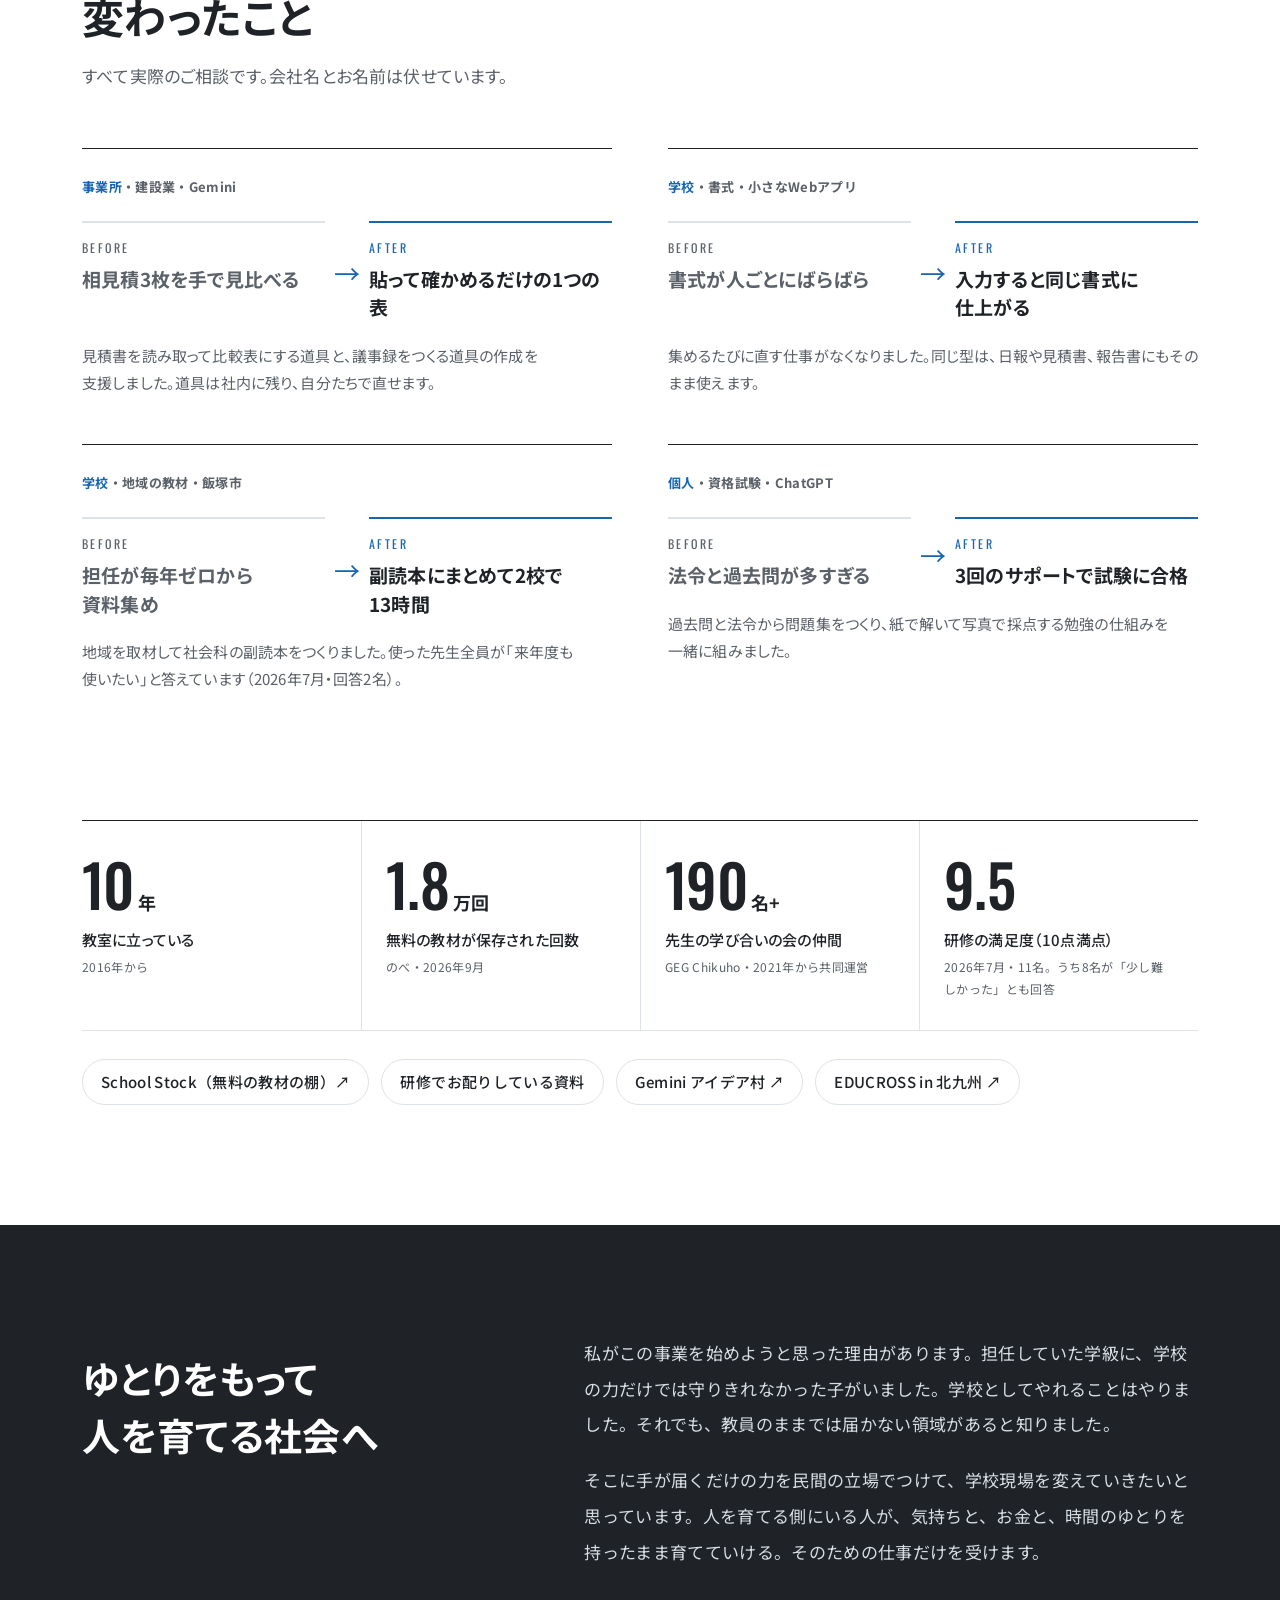
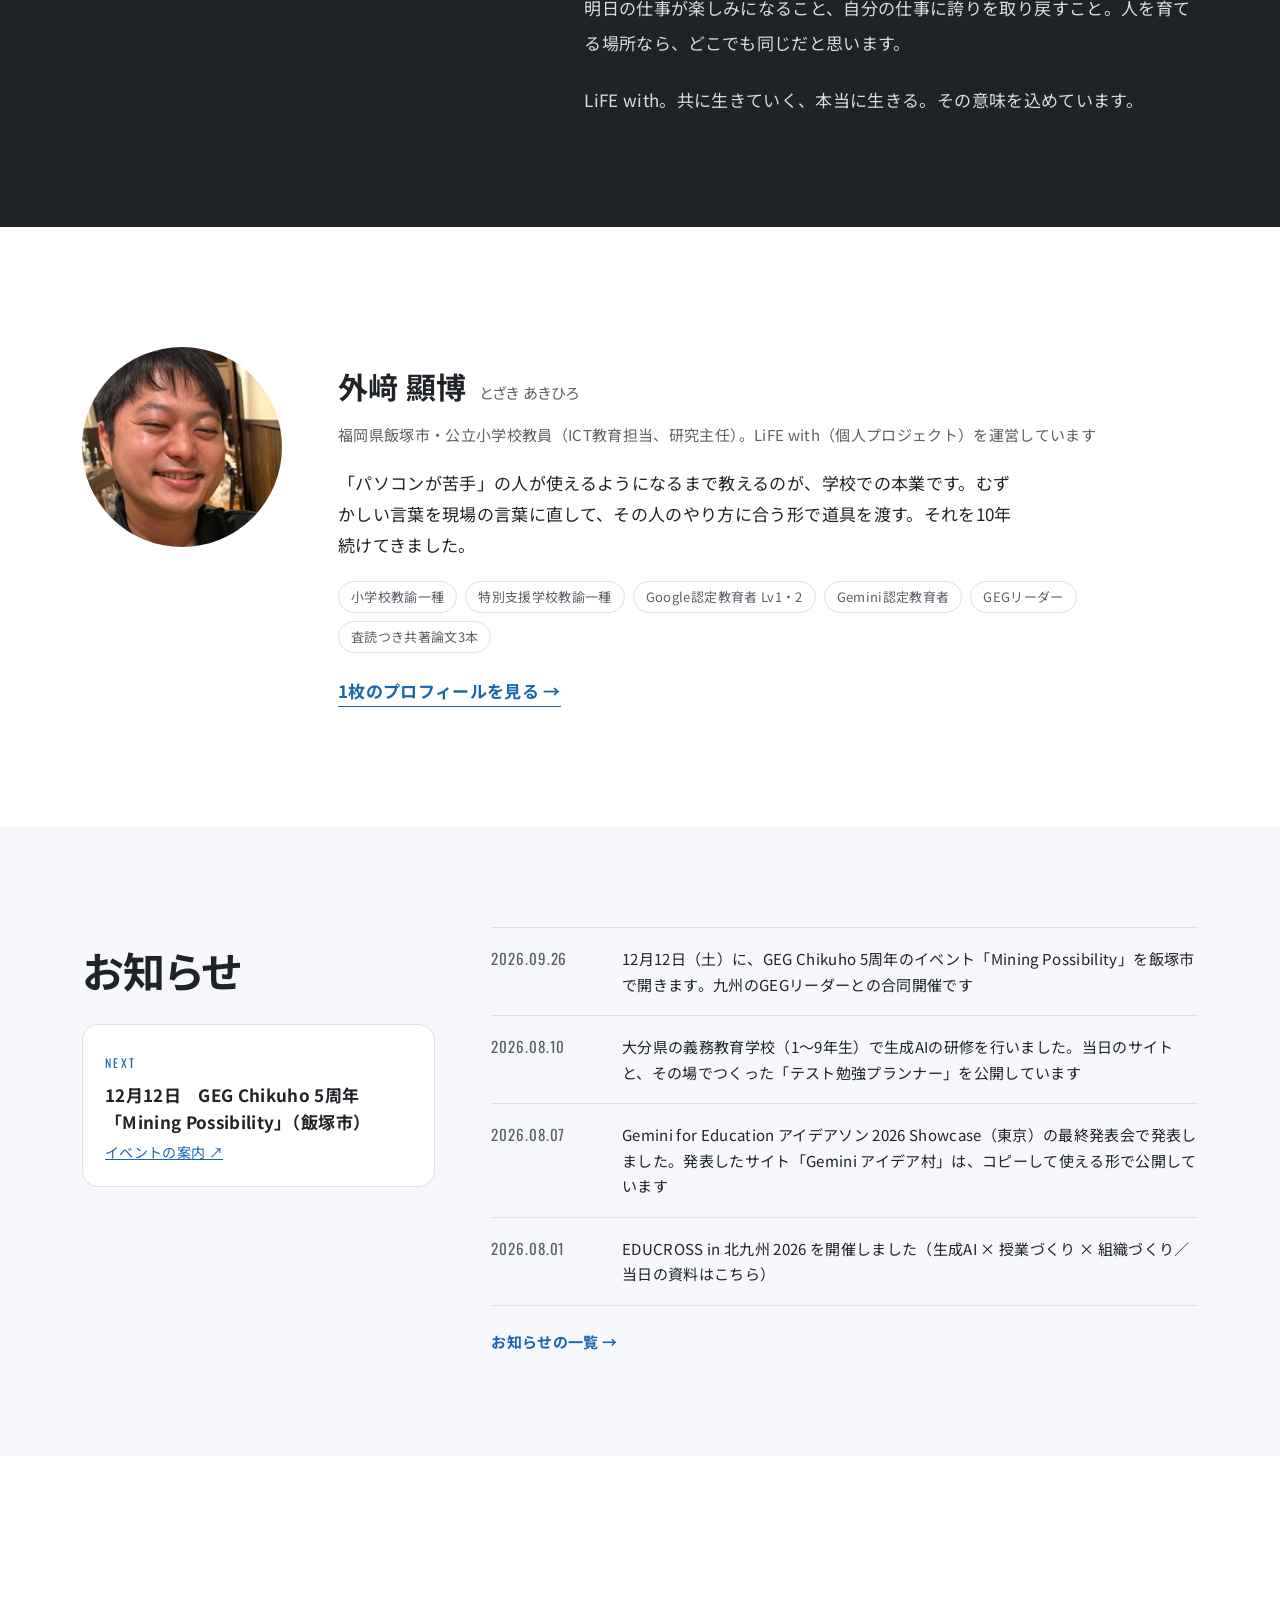
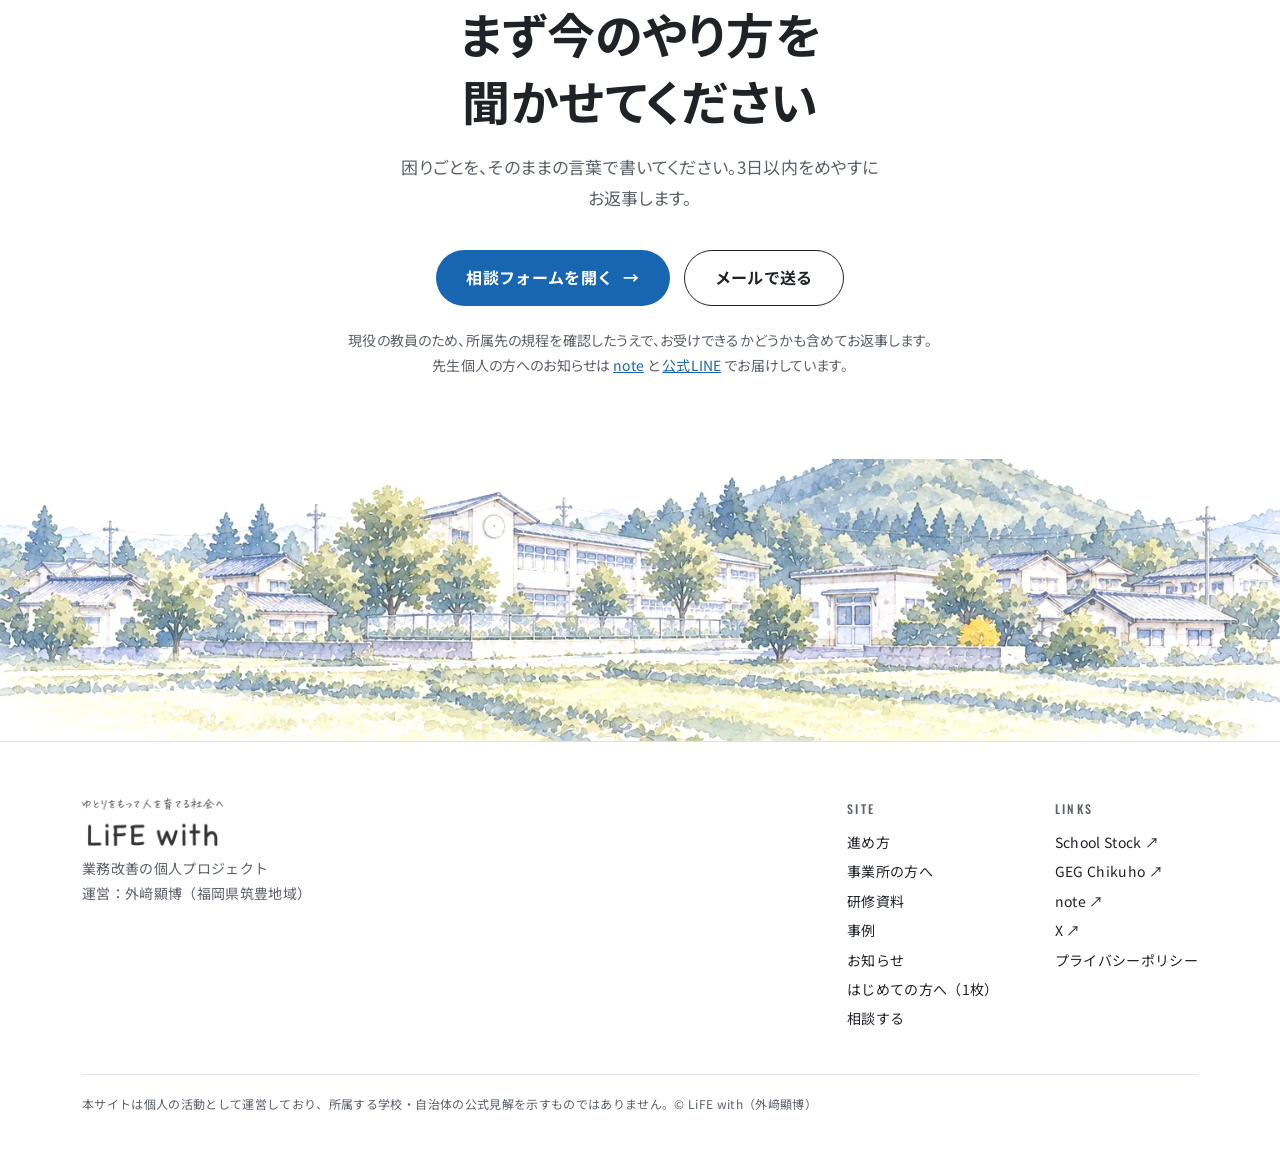
==== commit 00cb9089: "v13 トップを作り直し：業務改善を中核に、アセスメント→計画立案→伴走 - すみれの新作水彩7枚（筑豊のまち・3段・入口2つ・最後の遠景） - 書体を Noto Sans JP へ、入口を事業所と学" ====
--- a/index.html
+++ b/index.html
@@ -1,998 +1,488 @@
-<!DOCTYPE html>
+<!doctype html>
 <html lang="ja">
 <head>
-<meta charset="UTF-8">
-<meta name="viewport" content="width=device-width, initial-scale=1.0, viewport-fit=cover">
-<title>LiFE with ── ゆとりをもって、人を育てる社会へ</title>
-<meta name="description" content="LiFE withは、現役の教室で試した実践をもとに、学校・自治体・地域企業とともに、ICT活用と学びの仕組みを「続く形」に整える教育プロジェクトです。">
-<meta property="og:title" content="LiFE with ── ゆとりをもって、人を育てる社会へ">
+<meta charset="utf-8">
+<meta name="viewport" content="width=device-width,initial-scale=1">
+<title>LiFE with｜本業にゆとりを取り戻す</title>
+<meta name="description" content="LiFE withは、仕事のやり方を一緒に見て、形を決めて、使えるようになるまで伴走する業務改善の個人プロジェクトです。福岡・筑豊の事業所と学校のお手伝いをしています。">
+<link rel="canonical" href="https://a-tozak.github.io/life-with/">
+<meta property="og:title" content="LiFE with｜本業にゆとりを取り戻す">
+<meta property="og:description" content="仕事のやり方を一緒に見て、形を決めて、使えるようになるまで伴走する業務改善の個人プロジェクト。アセスメント、計画立案、伴走の3つで進めます。">
 <meta property="og:image" content="https://a-tozak.github.io/life-with/assets/og.png">
-<meta property="og:description" content="現役の教室の実践を、学校で続く形に。教育DXの実践・伴走プロジェクト。">
+<meta property="og:image:width" content="1200">
+<meta property="og:image:height" content="630">
 <meta property="og:type" content="website">
 <meta property="og:url" content="https://a-tozak.github.io/life-with/">
+<meta property="og:site_name" content="LiFE with">
+<meta property="og:locale" content="ja_JP">
 <meta name="twitter:card" content="summary_large_image">
-<link rel="icon" href="assets/logo_icon.png" type="image/png">
+<script type="application/ld+json">
+{"@context":"https://schema.org","@graph":[
+ {"@type":"Organization","name":"LiFE with","url":"https://a-tozak.github.io/life-with/","logo":"https://a-tozak.github.io/life-with/assets/logo.png","email":"EdtechChikuho@gmail.com","areaServed":"福岡県筑豊地域","description":"業務改善の個人プロジェクト。アセスメント、計画立案、伴走の3つで、事業所と学校の仕事のやり方を整えます。","founder":{"@id":"#founder"}},
+ {"@type":"Person","@id":"#founder","name":"外﨑顯博","alternateName":"とざき あきひろ","jobTitle":"公立小学校教員（ICT教育担当、研究主任）","sameAs":["https://note.com/tozaki_edu","https://x.com/Tozaki_edu"]}
+]}
+</script>
+<link rel="icon" href="assets/logo_icon.png">
+<link rel="preload" as="image" href="assets/v13/hero_machi.webp">
+<script>document.documentElement.classList.add("js")</script>
 <link rel="preconnect" href="https://fonts.googleapis.com">
 <link rel="preconnect" href="https://fonts.gstatic.com" crossorigin>
-<link href="https://fonts.googleapis.com/css2?family=Zen+Maru+Gothic:wght@500;700&family=Klee+One:wght@400;600&display=swap" rel="stylesheet">
+<link href="https://fonts.googleapis.com/css2?family=Noto+Sans+JP:wght@400;500;700;900&family=Oswald:wght@400;500&display=swap" rel="stylesheet">
 <style>
-  :root{
-    --paper:#ffffff; --paper2:#f4f5f7; --ink:#2f3236; --sub:#6b7076;
-    --ai:#1866b2; --ai2:#12518f; --sora:#eaf1f9; --sora2:#f2f7fc;
-    --mizu:#b9d1e8; --karashi:#6f94bd; --line:#e7e9ec;
-    --max:1060px; --r:18px;
-  }
-  *{ margin:0; padding:0; box-sizing:border-box; }
-  /* pictureは既定でinline。中のimgのmargin:0 autoやheight指定が効かなくなるのでblockに */
-  picture{ display:block; }
-  /* overflow-x:clip はスクロール枠を作らないので sticky ヘッダーは効いたまま。
-     はみ出したあしらい（.deco）で右に数px動くのを止める */
-  html{ scroll-behavior:smooth; scroll-padding-top:82px; overflow-x:clip; }
-  body{ font-family:"Hiragino Kaku Gothic ProN","Hiragino Sans","Noto Sans JP",sans-serif;
-        color:var(--ink); background:var(--paper); line-height:1.95; font-size:17px;
-        -webkit-font-smoothing:antialiased; position:relative; overflow-x:clip; }
-  main, header, footer{ position:relative; z-index:1; }
-  .alt{ background:var(--paper2); }
-  img{ max-width:100%; display:block; }
-  a{ color:inherit; }
-  .wrap{ max-width:var(--max); margin:0 auto; padding:0 24px; }
-  /* 見出し：PCは1行（幅に応じて縮小）。スマホ・タブレットは縮めずに折り返す
-     ＝縮小だけで通すと、375pxで見出しが16pxまで小さくなり本文より小さくなるため */
-  h2{ font-family:"Zen Maru Gothic",sans-serif; font-weight:700; white-space:nowrap;
-      font-size:clamp(26px,3.4vw,38px); letter-spacing:.04em; line-height:1.65; }
-  br.sp, br.tb{ display:none; }
-  .kick{ font-family:"Zen Maru Gothic",sans-serif; font-size:13.5px; letter-spacing:.3em;
-         color:var(--ai); font-weight:700; }
-  .kick::after{ content:""; display:inline-block; width:26px; height:2px; border-radius:2px;
-                background:var(--mizu); vertical-align:middle; margin-left:12px; }
-  .sec{ padding:88px 0; }
-  .lead{ color:#454a50; max-width:660px; font-size:17.5px; }
-  .note{ font-size:13.5px; color:var(--sub); line-height:1.9; }
-  .tl{ color:var(--ai); font-weight:600; text-decoration:none; border-bottom:1px solid rgba(42,91,143,.45); }
-  .tl:hover{ opacity:.75; }
-  .btn{ display:inline-block; text-decoration:none; font-size:16px; font-weight:700;
-        font-family:"Zen Maru Gothic",sans-serif; letter-spacing:.06em;
-        padding:14px 34px; border-radius:999px; }
-  .btn-ai{ background:var(--ai); color:#fff; }
-  .btn-ai:hover{ background:var(--ai2); }
-  .btn-gh{ border:1.6px solid var(--ink); color:var(--ink); }
-  .btn-gh:hover{ background:var(--ink); color:#fff; }
-  .tag{ display:inline-block; border-radius:999px; font-size:12px; padding:3px 13px;
-        font-weight:700; letter-spacing:.06em; white-space:nowrap; }
-  .t-fact{ background:#e3efe6; color:#1a5c33; }
-  .t-plan{ background:var(--sora); color:var(--ai); }
-
-  /* セクション見出し＋あしらい */
-  .sec-head{ position:relative; }
-  .sec-head .deco{ position:absolute; right:0; top:-26px; width:120px; opacity:.95; pointer-events:none; }
-  img.deco, img.deco-inline{
-    -webkit-mask-image:radial-gradient(ellipse 68% 68% at 50% 50%, #000 55%, transparent 92%);
-    mask-image:radial-gradient(ellipse 68% 68% at 50% 50%, #000 55%, transparent 92%); }
-
-  /* ヘッダー：地は不透明。半透明だと下の文章が透けて読みにくい */
-  header{ position:sticky; top:0; z-index:100; background:#fff;
-          border-bottom:1px solid var(--line); }
-  .hd{ max-width:var(--max); margin:0 auto; padding:0 24px; height:70px;
-       display:flex; align-items:center; justify-content:space-between; gap:14px; }
-  .brand{ display:flex; align-items:center; gap:10px; text-decoration:none; }
-  .brand .logo-img{ height:48px; width:auto; }
-  nav.g{ display:flex; align-items:center; gap:24px; font-size:14.5px; }
-  nav.g a{ text-decoration:none; color:#454a50; }
-  nav.g a:hover{ color:var(--ink); }
-  nav.g .btn{ padding:10px 24px; font-size:14px; }
-  nav.g a.btn-ai{ color:#fff; }
-  nav.g .m-cta{ display:none; }
-  /* ハンバーガー（〜900pxで出現・開くとバツに） */
-  .menu-btn{ display:none; width:44px; height:44px; border:none; background:none;
-             cursor:pointer; position:relative; flex:none; }
-  .menu-btn span{ position:absolute; left:10px; right:10px; height:2.4px; border-radius:2px;
-                  background:var(--ink); transition:transform .25s ease, opacity .2s ease, top .25s ease; }
-  .menu-btn span:nth-child(1){ top:14px; }
-  .menu-btn span:nth-child(2){ top:21px; }
-  .menu-btn span:nth-child(3){ top:28px; }
-  .menu-btn[aria-expanded="true"] span:nth-child(1){ top:21px; transform:rotate(45deg); }
-  .menu-btn[aria-expanded="true"] span:nth-child(2){ opacity:0; }
-  .menu-btn[aria-expanded="true"] span:nth-child(3){ top:21px; transform:rotate(-45deg); }
-
-  /* ヒーロー：1枚ものの水彩の上に題字 */
-  .hero{ position:relative; overflow:hidden; }
-  .hero-art{ position:relative; max-width:1500px; margin:0 auto; }
-  /* height:auto必須：imgのheight属性(1024)が残ると、スマホ幅で縦に引き伸ばされる（2026-07-30実機で発覚） */
-  .hero-art img{ width:100%; height:auto;
-    -webkit-mask-image:linear-gradient(#000 82%, transparent 100%);
-    mask-image:linear-gradient(#000 82%, transparent 100%); }
-  .hero-ov{ position:absolute; inset:0; display:flex; flex-direction:column;
-            align-items:center; text-align:center; padding-top:6.5%; }
-  h1{ font-family:"Zen Maru Gothic",sans-serif; font-weight:700;
-      font-size:clamp(32px,4.6vw,56px); letter-spacing:.05em; line-height:1.68; }
-  .hero .lead{ margin:20px auto 0; font-size:clamp(15.5px,1.35vw,18.5px); max-width:none; }
-  .runby{ margin-top:12px; font-size:14px; color:var(--sub); }
-  .cta{ display:flex; gap:14px; margin-top:26px; flex-wrap:wrap; justify-content:center; }
-  .hero-sp{ display:none; }
-
-  /* 道の物語（3カード） */
-  .m3{ display:grid; grid-template-columns:repeat(3,1fr); gap:20px; margin-top:36px;
-       position:relative; }
-  .m3::before{ content:""; position:absolute; left:6%; right:6%; top:96px; z-index:0;
-    border-top:3px dashed var(--mizu); }
-  .mi{ background:#fff; border:1px solid var(--line); border-radius:var(--r);
-       padding:20px 22px 24px; text-align:center; position:relative; z-index:1; }
-  .mi img{ width:min(230px,80%); margin:0 auto 4px;
-    -webkit-mask-image:radial-gradient(ellipse 82% 82% at 50% 55%, #000 58%, transparent 98%);
-    mask-image:radial-gradient(ellipse 82% 82% at 50% 55%, #000 58%, transparent 98%); }
-  .mi .no{ font-family:"Zen Maru Gothic",sans-serif; font-size:13px; letter-spacing:.24em;
-           color:var(--karashi); font-weight:700; }
-  .mi h3{ font-family:"Zen Maru Gothic",sans-serif; font-size:20px; font-weight:700;
-          letter-spacing:.06em; margin:6px 0 8px; }
-  .mi p{ font-size:15px; color:#454a50; text-align:left; line-height:1.9; }
-
-  /* 実物 */
-  .jitsu-head{ display:flex; align-items:baseline; justify-content:space-between; gap:16px; flex-wrap:wrap; }
-  .jgrid{ display:grid; grid-template-columns:1fr 1fr; gap:22px; margin-top:30px; align-items:start; }
-  .jt{ text-decoration:none; display:block; }
-  .jt .fr{ border:1px solid var(--line); background:#fff; overflow:hidden; border-radius:14px; }
-  .jt .fr img{ width:100%; height:250px; object-fit:cover; object-position:top center; }
-  .jt:hover .fr{ border-color:var(--ai); }
-  .jt .cap{ font-size:14px; color:var(--sub); margin-top:10px; line-height:1.75; }
-  .jt .cap b{ color:var(--ink); font-size:15.5px; display:block; }
-  /* School Stockの実物：全幅1枚で1画面使っていたのを横2枚組に（苅田 2026-07-30） */
-  .ss-hero{ display:grid; grid-template-columns:1.3fr .7fr; gap:32px; align-items:center;
-            text-decoration:none; margin-top:30px; }
-  .ss-hero .fr{ display:block; border:1px solid var(--line); background:#fff; overflow:hidden;
-                border-radius:16px; }
-  .ss-hero .fr img{ width:100%; }
-  .ss-hero:hover .fr{ border-color:var(--ai); }
-  .ss-cap{ display:block; }
-  .ss-cap > b{ font-family:"Zen Maru Gothic",sans-serif; font-size:19px; color:var(--ink);
-               display:block; line-height:1.7; }
-  .ss-cap > span{ display:block; font-size:14.5px; color:var(--sub); line-height:1.85; margin-top:10px; }
-  .ss-cap > span b{ color:var(--ink); }
-
-  /* Vision / Mission / Value */
-  .vmv{ margin-top:34px; display:grid; gap:16px; }
-  .vm-row{ background:#fff; border:1px solid var(--line); border-radius:var(--r);
-           padding:30px 34px; display:grid; grid-template-columns:150px 1fr; gap:22px; align-items:start; }
-  .vlabel{ font-family:"Zen Maru Gothic",sans-serif; font-weight:700; font-size:17px;
-           color:var(--ai); letter-spacing:.08em; }
-  .vlabel small{ display:block; font-size:11.5px; color:var(--sub); font-weight:400;
-                 letter-spacing:.14em; margin-top:2px; }
-  .vbig{ font-family:"Zen Maru Gothic",sans-serif; font-weight:700; white-space:nowrap;
-         font-size:clamp(20px,2.4vw,27px); letter-spacing:.04em; line-height:1.7; }
-  .vnote{ font-size:15px; color:#454a50; margin-top:8px; }
-  .vlist{ list-style:none; }
-  .vlist li{ font-size:15.5px; color:#454a50; padding:8px 0 8px 1.5em; position:relative; }
-  .vlist li::before{ content:""; position:absolute; left:2px; top:18px; width:8px; height:8px;
-                     border-radius:50%; background:var(--sora); border:1.5px solid var(--ai); }
-  .vlist li + li{ border-top:1px dashed var(--line); }
-  /* 原点＝手書きの手紙（いちばん大切な段落） */
-  .origin{ margin-top:30px; background:#fff; border:1px solid var(--line); border-radius:var(--r);
-           padding:52px 64px; font-family:"Klee One","Hiragino Kaku Gothic ProN",sans-serif;
-           font-weight:600; font-size:clamp(17px,1.6vw,21px); line-height:2.5;
-           letter-spacing:.06em; color:#3a3e44;
-           box-shadow:0 1px 3px rgba(35,39,44,.04), 0 12px 30px rgba(35,39,44,.05); }
-  .origin p{ max-width:none; }
-  .origin-close{ margin-top:26px; font-size:clamp(18px,1.8vw,23px); }
-
-  /* About */
-  .about-grid{ display:grid; grid-template-columns:1.1fr .9fr; gap:44px; align-items:start; }
-  .define{ background:var(--sora2); border-radius:var(--r); padding:22px 28px; margin:24px 0;
-           font-family:"Zen Maru Gothic",sans-serif; font-weight:700; font-size:17.5px; line-height:2.05; }
-  .pcard{ background:#fff; border:1px solid var(--line); border-radius:var(--r); padding:26px 28px; }
-  .pcard + .pcard{ margin-top:16px; }
-  .pcard .pk{ font-family:"Zen Maru Gothic",sans-serif; font-size:12.5px; letter-spacing:.2em;
-              color:var(--karashi); font-weight:700; }
-  .pcard h3{ font-family:"Zen Maru Gothic",sans-serif; font-size:18px; margin:6px 0 8px; }
-  .pcard p{ font-size:15px; color:#454a50; }
-
-  /* 取り組み */
-  .main-blk{ background:#fff; border:1.6px solid var(--ink); border-radius:var(--r);
-             padding:36px 38px; margin-top:32px; }
-  .chip{ display:inline-block; font-size:12.5px; letter-spacing:.14em; font-weight:700;
-         font-family:"Zen Maru Gothic",sans-serif; color:#fff; background:var(--ai);
-         padding:4px 15px; border-radius:999px; }
-  .main-blk h3{ font-family:"Zen Maru Gothic",sans-serif; font-size:23px; margin:12px 0 10px; }
-  .main-blk p{ max-width:780px; }
-  .steps{ list-style:none; display:grid; grid-template-columns:repeat(3,1fr); gap:18px; margin-top:14px; }
-  .steps li{ font-size:14.5px; color:#454a50; line-height:1.85; padding-top:10px;
-             border-top:2.5px solid var(--mizu); }
-  .steps li b{ display:block; color:var(--ink); font-size:15.5px; margin-bottom:4px;
-               font-family:"Zen Maru Gothic",sans-serif; }
-  .sub3{ display:grid; grid-template-columns:repeat(3,1fr); gap:18px; margin-top:18px; }
-  .sub{ background:#fff; border:1px solid var(--line); border-radius:var(--r); padding:26px 26px 22px; }
-  .sub .sn{ font-size:12px; letter-spacing:.2em; color:var(--karashi); font-weight:700; }
-  .sub h4{ font-family:"Zen Maru Gothic",sans-serif; font-size:17px; margin:8px 0 6px; }
-  .sub p{ font-size:14.5px; color:#454a50; }
-  .sub .tl{ font-size:14.5px; }
-
-  /* 実践の記録：3枚横並びをやめ、横長の3行に。×before → after が左右に並んで読める
-     （3枚組カードが4回続くのを崩す・堂島 2026-07-30） */
-  .case3{ display:grid; grid-template-columns:1fr; gap:14px; margin-top:32px; }
-  .case{ background:#fff; border:1px solid var(--line); border-radius:var(--r); padding:28px 32px;
-         display:grid; grid-template-columns:330px .95fr 1.15fr; column-gap:34px; align-items:start; }
-  .case .cno{ grid-column:1; grid-row:1; }
-  .case h3{ grid-column:1; grid-row:2; }
-  .case > .note{ grid-column:1; grid-row:3; }
-  .case .c-before{ grid-column:2; grid-row:1 / 4; align-self:center; }
-  .case .c-after{ grid-column:3; grid-row:1 / 4; align-self:center; margin-top:0; }
-  .case .cno{ font-family:"Zen Maru Gothic",sans-serif; font-size:12.5px; letter-spacing:.2em;
-              color:var(--ai); font-weight:700; }
-  .case h3{ font-family:"Zen Maru Gothic",sans-serif; font-size:17px; line-height:1.75; margin:8px 0 10px; }
-  .case dt{ font-size:12px; letter-spacing:.12em; color:var(--karashi); font-weight:700; margin-top:10px; }
-  .case dd{ font-size:14.5px; color:#454a50; line-height:1.85; }
-  .c-before{ font-size:14px; color:var(--sub); padding-left:1.2em; position:relative; }
-  .c-before::before{ content:"×"; position:absolute; left:0; color:#b8807a; font-weight:700; }
-  .c-after{ margin-top:10px; padding:14px 16px; background:var(--sora2); border-radius:12px;
-            font-size:15px; line-height:1.9; }
-  .c-after b{ font-family:"Zen Maru Gothic",sans-serif; font-size:16.5px; color:var(--ai2); }
-  .case .note{ margin-top:8px; font-size:12.5px; }
-
-  /* 先生の声＝付箋（本人「付箋っぽいやつでかわいく」2026-07-30）。
-     手書きはKlee One（原点の手紙と同じ書体）・テープはマスキングテープ風の淡青 */
-  .voices{ display:grid; grid-template-columns:repeat(2,1fr); gap:30px 26px; margin-top:36px; }
-  .vc{ position:relative; background:#fdf6d2; border:none; border-radius:3px;
-       padding:34px 28px 24px;
-       font-family:"Klee One","Hiragino Kaku Gothic ProN",sans-serif;
-       box-shadow:0 1px 2px rgba(35,39,44,.06), 0 10px 22px rgba(35,39,44,.10);
-       transform:rotate(-1.1deg); }
-  .vc:nth-child(2){ background:var(--sora); transform:rotate(1deg); }
-  .vc:nth-child(3){ background:#fdeef1; transform:rotate(.8deg); }
-  .vc:nth-child(4){ background:#eaf4ea; transform:rotate(-.9deg); }
-  .vc::before{ content:""; position:absolute; top:-11px; left:50%; width:96px; height:24px;
-       transform:translateX(-50%) rotate(-2deg);
-       background:rgba(185,209,232,.55); border-left:1px dashed rgba(255,255,255,.8);
-       border-right:1px dashed rgba(255,255,255,.8); }
-  .vc p{ font-size:16px; line-height:2.05; font-weight:600; color:#3a3e44; }
-  .vc .who{ display:block; margin-top:14px; font-size:13px; color:#6a6f76; text-align:right; }
-  .vc.honest{ background:#fff; border:1.5px dashed var(--mizu); transform:none;
-              grid-column:1 / -1; box-shadow:none; }
-  .vc.honest .ans{ margin-top:12px; padding-top:12px; border-top:1px dashed var(--line);
-                   font-size:14.5px; color:#4b5158;
-                   font-family:"Hiragino Kaku Gothic ProN","Hiragino Sans",sans-serif; }
-
-  /* お知らせ＋登壇 */
-  .nsgrid{ display:grid; grid-template-columns:1fr 1fr; gap:34px; margin-top:32px; align-items:start; }
-  .nsgrid > *{ min-width:0; }
-  .nw .t, .sc .t{ overflow-wrap:anywhere; }
-  .nshead{ display:flex; align-items:baseline; justify-content:space-between; gap:12px; margin-bottom:12px; }
-  .nshead h3{ font-family:"Zen Maru Gothic",sans-serif; font-size:19px; }
-  .news-list{ background:#fff; border:1px solid var(--line); border-radius:var(--r); overflow:hidden; }
-  .nw{ display:flex; align-items:baseline; gap:14px; padding:16px 22px;
-       border-top:1px dashed var(--line); text-decoration:none; }
-  .nw:first-child{ border-top:none; }
-  a.nw:hover{ background:var(--sora2); }
-  .nw .d{ font-family:"Zen Maru Gothic",sans-serif; font-weight:700; font-size:13.5px;
-          color:var(--sub); min-width:88px; }
-  .nw .t{ flex:1; font-size:14.5px; line-height:1.8; }
-  .nw .tag{ align-self:center; }
-  .sched{ background:#fff; border:1px solid var(--line); border-radius:var(--r); overflow:hidden; }
-  .sc{ display:flex; align-items:baseline; gap:16px; padding:15px 22px;
-       border-top:1px dashed var(--line); }
-  .sc:first-child{ border-top:none; }
-  .sc .d{ font-family:"Zen Maru Gothic",sans-serif; font-weight:700; font-size:17px; min-width:52px; }
-  .sc .t{ flex:1; font-size:14.5px; }
-  .sc .t small{ display:block; font-size:12.5px; color:var(--sub); }
-  .sc .sc-link{ margin-left:8px; font-size:12.5px; white-space:nowrap; }
-
-  /* 読みもの（note・X） */
-  /* noteの埋め込みは中身の高さが足りないと題名が切れる。下限を決めておく */
-
-  /* 研修でお配りしている資料 */
-  .docs{ display:grid; grid-template-columns:1fr 1fr; gap:22px; margin-top:32px; }
-  .doc{ background:#fff; border:1px solid var(--line); border-radius:var(--r); overflow:hidden;
-        display:flex; flex-direction:column; }
-  /* サムネ＝資料の紙面まるごと（A4横）。縦長クロップは廃止（本人「縦長で気持ち悪い」2026-07-30） */
-  .doc .shot{ display:block; background:var(--sora2); border-bottom:1px solid var(--line); }
-  .doc .shot img{ width:100%; height:auto; }
-  .doc .bd{ padding:24px 26px 26px; display:flex; flex-direction:column; flex:1; }
-  .doc .meta{ font-size:12.5px; letter-spacing:.14em; color:var(--karashi); font-weight:700;
-              font-family:"Zen Maru Gothic",sans-serif; }
-  .doc h3{ font-family:"Zen Maru Gothic",sans-serif; font-size:19px; line-height:1.7; margin:8px 0 10px; }
-  .doc p{ font-size:15px; color:#454a50; }
-  .doc .toc{ list-style:none; margin:14px 0 0; }
-  .doc .toc li{ font-size:14px; color:#4b5158; padding:6px 0 6px 1.3em; position:relative; line-height:1.8; }
-  .doc .toc li::before{ content:""; position:absolute; left:2px; top:14px; width:6px; height:6px;
-                        border-radius:50%; background:var(--sora); border:1.5px solid var(--ai); }
-  .doc .foot{ margin-top:auto; padding-top:18px; display:flex; align-items:center;
-              gap:14px; flex-wrap:wrap; }
-  .doc .btn{ padding:12px 26px; font-size:15px; }
-  .doc .size{ font-size:12.5px; color:var(--sub); }
-
-  /* 対象別 */
-  .aud{ display:grid; grid-template-columns:repeat(3,1fr); gap:18px; margin-top:32px; }
-  .au{ background:#fff; border:1px solid var(--line); border-radius:var(--r); padding:28px 26px; }
-  .au h3{ font-family:"Zen Maru Gothic",sans-serif; font-size:18px; margin:10px 0 8px; }
-  .au dt{ font-size:12px; letter-spacing:.12em; color:var(--karashi); font-weight:700; margin-top:10px; }
-  .au dd{ font-size:14.5px; color:#454a50; }
-  .au .tl{ display:inline-block; margin-top:14px; font-size:14.5px; }
-
-  /* プロフィール */
-  .prof{ display:grid; grid-template-columns:180px 1fr; gap:38px; margin-top:32px; align-items:start; }
-  .prof .ph img{ border-radius:50%; border:4px solid #fff; box-shadow:0 0 0 1px var(--line); }
-  .pn{ font-family:"Zen Maru Gothic",sans-serif; font-size:22px; font-weight:700; }
-  .pn small{ font-size:13.5px; color:var(--sub); font-weight:400; margin-left:10px; }
-  .pr{ font-size:14px; color:var(--sub); margin:4px 0 12px; }
-  .facts{ list-style:none; margin-top:14px; }
-  .facts li{ font-size:15px; padding:7px 0 7px 1.4em; color:#454a50; position:relative; }
-  .facts li::before{ content:""; position:absolute; left:2px; top:16px; width:7px; height:7px;
-                     border-radius:50%; background:var(--sora); border:1.5px solid var(--ai); }
-
-  /* 相談・連携 */
-  .contact-card{ background:var(--sora2); border-radius:26px; padding:58px 58px; position:relative; }
-  .contact-card .deco{ position:absolute; right:44px; top:-34px; width:130px; pointer-events:none; }
-  .contact-grid{ display:grid; grid-template-columns:1.05fr .95fr; gap:48px; }
-  .contact-card h2{ font-size:clamp(22px, 2.1vw, 28px); }
-  .chips{ list-style:none; display:flex; flex-wrap:wrap; gap:9px; margin:16px 0 24px; }
-  .chips li{ background:#fff; border:1px solid var(--line); border-radius:999px;
-             padding:6px 17px; font-size:14px; color:#454a50; }
-  .indiv{ margin-top:24px; padding-top:16px; border-top:1px dashed #c6d6e4;
-          font-size:14px; color:var(--sub); }
-
-  footer{ padding:50px 0 38px; }
-  .ft{ display:flex; justify-content:space-between; gap:30px; flex-wrap:wrap;
-       border-top:1px solid var(--line); padding-top:36px; }
-  .ft .fd{ font-size:13.5px; color:var(--sub); margin-top:8px; line-height:1.9; }
-  .fmap{ display:flex; gap:54px; }
-  .fmap b{ display:block; font-family:"Zen Maru Gothic",sans-serif; font-size:12px;
-           letter-spacing:.18em; color:var(--karashi); margin-bottom:8px; }
-  .fmap a{ display:block; font-size:14px; color:#454a50; text-decoration:none; padding:3.5px 0;
-           white-space:nowrap; }
-  .fmap a:hover{ color:var(--ink); }
-  .fc{ font-size:12.5px; color:var(--sub); margin-top:30px; line-height:1.9; }
-
-  @media (prefers-reduced-motion: no-preference){
-    [data-rv]{ opacity:0; transform:translateY(14px); transition:opacity .55s ease, transform .55s ease; }
-    [data-rv].on{ opacity:1; transform:none; }
-  }
-  #float-cta{ position:fixed; right:16px; bottom:calc(24px + env(safe-area-inset-bottom,0px));
-    z-index:90; opacity:0; pointer-events:none; transform:translateY(8px);
-    transition:opacity .3s ease, transform .3s ease; }
-  #float-cta.show{ opacity:1; pointer-events:auto; transform:none; }
-  /* 自分自身が .btn。子孫セレクタだと当たらず影が消えて、本文に重なった時に壊れて見える */
-  #float-cta.btn{ box-shadow:0 3px 10px rgba(35,39,44,.18), 0 12px 28px rgba(35,39,44,.16);
-                  border:2px solid #fff; }
-
-  /* ── タブレット以下（〜900px）：縦積みの基本形 ── */
-  @media (max-width:900px){
-    br.pc{ display:none; }
-    br.tb{ display:inline; }
-    /* ナビは隠さず、ハンバーガーで開く縦メニューに（本人依頼 2026-07-30） */
-    .menu-btn{ display:block; }
-    nav.g{ position:absolute; top:100%; left:0; right:0; background:#fff;
-           border-bottom:1px solid var(--line); box-shadow:0 16px 26px rgba(35,39,44,.08);
-           flex-direction:column; align-items:stretch; gap:0; padding:6px 0 18px; display:none; }
-    nav.g.open{ display:flex; }
-    nav.g a:not(.btn){ display:block; padding:13px 28px; font-size:16px;
-                       border-top:1px dashed var(--line); }
-    nav.g a:first-child{ border-top:none; }
-    nav.g .m-cta{ display:block; margin:14px 24px 0; text-align:center; font-size:15px; }
-    /* 縮めずに折り返す（縮小だと本文より小さい見出しになる） */
-    h2{ white-space:normal; font-size:27px; line-height:1.6; }
-    .vbig{ white-space:normal; font-size:23px; line-height:1.65; }
-    .contact-card h2{ font-size:25px; }
-    .sec{ padding:68px 0; }
-    .docs{ grid-template-columns:1fr; }
-    .sec-head .deco, .contact-card .deco{ display:none; }
-    .hero-art{ display:flex; flex-direction:column-reverse; }
-    .hero-ov{ position:static; padding:30px 24px 8px; }
-    .hero-art img{ -webkit-mask-image:linear-gradient(#000 86%, transparent 100%);
-                   mask-image:linear-gradient(#000 86%, transparent 100%); }
-    .about-grid, .contact-grid, .prof, .nsgrid{ grid-template-columns:1fr; gap:30px; }
-    .ss-hero{ grid-template-columns:1fr; gap:18px; }
-    /* CASEの横長3列は畳んで縦積みに戻す */
-    .case{ grid-template-columns:1fr; padding:26px 26px; }
-    .case .cno, .case h3, .case > .note, .case .c-before, .case .c-after{
-      grid-column:1; grid-row:auto; align-self:auto; }
-    .case .c-after{ margin-top:10px; }
-    .case > .note{ margin-top:8px; }
-    .m3{ grid-template-columns:1fr; gap:14px; }
-    .m3::before{ display:none; }
-    .origin{ padding:40px 36px; }
-    .contact-card{ padding:44px 36px; border-radius:22px; }
-  }
-  /* ── タブレット（601〜900px）：カードは2列で使う ── */
-  @media (min-width:601px) and (max-width:900px){
-    .sub3, .aud, .voices, .steps{ grid-template-columns:repeat(2,1fr); }
-    .vc.honest{ grid-column:1 / -1; }
-    .mi{ display:grid; grid-template-columns:220px 1fr; gap:0 24px; align-items:center; text-align:left; }
-    .mi img{ grid-row:1 / 4; margin:0; }
-    .vm-row{ grid-template-columns:130px 1fr; }
-  }
-  /* ── スマホ（〜600px）：1列・圧縮 ── */
-  @media (max-width:600px){
-    html{ scroll-padding-top:68px; }
-    body{ font-size:16.5px; }
-    br.sp{ display:inline; }
-    /* スマホのヘッダーは低くして、本文の見える面積を増やす */
-    .hd{ height:58px; padding:0 20px; }
-    .brand .logo-img{ height:40px; }
-    h2{ font-size:24px; }
-    .vbig{ font-size:21px; }
-    .contact-card h2{ font-size:23px; }
-    .fmap{ gap:30px; }
-    .sec{ padding:60px 0; }
-    .hero-ov{ padding:24px 22px 4px; align-items:flex-start; text-align:left; }
-    .hero .lead{ font-size:16px; text-align:left; }
-    .runby{ text-align:left; }
-    .cta{ justify-content:flex-start; }
-    .sub3, .aud, .voices, .steps{ grid-template-columns:1fr; }
-    .vm-row{ grid-template-columns:1fr; gap:8px; padding:24px 22px; }
-    .origin{ padding:30px 22px; }
-    .nw{ flex-wrap:wrap; gap:8px 14px; }
-    .nw .t{ flex-basis:100%; order:3; }
-    .sc{ flex-wrap:wrap; gap:6px 16px; }
-    .sc .t{ flex-basis:100%; }
-    .contact-card{ padding:38px 24px; border-radius:20px; }
-    .main-blk{ padding:28px 24px; }
-  }
+:root{
+  --ink:#1f2328; --sub:#5b6169; --line:#dde2e8; --white:#fff;
+  --blue:#1866b2; --blue-d:#11508c; --wash:#eef4fa; --wash2:#f6f8fb;
+  --jp:"Noto Sans JP","Hiragino Sans",sans-serif;
+  --en:"Oswald","Noto Sans JP",sans-serif;
+  --wrap:1180px;
+}
+*{box-sizing:border-box;margin:0;padding:0}
+html{scroll-behavior:smooth;scroll-padding-top:80px}
+body{font-family:var(--jp);color:var(--ink);background:var(--white);font-size:17px;line-height:1.85;letter-spacing:.02em;-webkit-font-smoothing:antialiased}
+img{max-width:100%;display:block}
+a{color:inherit}
+h1,h2,h3,.hero p,.ba b,.door .q,.lead,.num span,.contact .note,.case p,.step p{word-break:auto-phrase;line-break:strict;font-feature-settings:"palt";letter-spacing:.01em}
+.wrap{max-width:var(--wrap);margin:0 auto;padding:0 32px}
+.eyebrow{display:flex;align-items:center;gap:12px;font-family:var(--en);font-size:14px;letter-spacing:.22em;color:var(--blue);text-transform:uppercase}
+.eyebrow::after{content:"";width:40px;height:1px;background:currentColor}
+.h2{font-size:clamp(28px,3.4vw,42px);font-weight:700;line-height:1.4;margin-top:14px}
+.lead{color:var(--sub);margin-top:14px;max-width:34em}
+.btn{display:inline-flex;align-items:center;justify-content:center;gap:10px;height:56px;padding:0 30px;border-radius:999px;font-weight:700;font-size:16px;text-decoration:none;transition:background .2s,color .2s}
+.btn-main{background:var(--blue);color:#fff}
+.btn-main:hover{background:var(--blue-d)}
+.btn-line{border:1px solid var(--ink);color:var(--ink);background:#fff}
+.btn-line:hover{background:var(--ink);color:#fff}
+.arrow::after{content:"→";font-family:var(--en)}
+
+/* ヘッダー */
+header{position:sticky;top:0;z-index:20;background:rgba(255,255,255,.94);backdrop-filter:blur(8px);border-bottom:1px solid var(--line)}
+.hd{display:flex;align-items:center;gap:28px;height:72px}
+.hd .logo img{height:44px;width:auto}
+.hd nav{display:flex;gap:26px;margin-left:auto;font-size:15px;font-weight:500}
+.hd nav a{text-decoration:none}
+.hd nav a:hover{color:var(--blue)}
+.hd .btn{height:44px;padding:0 22px;font-size:15px}
+.hd .btn:last-child{margin-left:0}
+
+/* ヒーロー */
+.hero{position:relative;overflow:hidden}
+.hero .art{position:absolute;inset:0;background:url(assets/v13/hero_machi.webp) right bottom/cover no-repeat}
+.hero .art::after{content:"";position:absolute;inset:0;background:linear-gradient(90deg,#fff 0,#fff 30%,rgba(255,255,255,.82) 44%,rgba(255,255,255,0) 60%)}
+.hero .in{position:relative;min-height:min(78vh,720px);display:flex;flex-direction:column;justify-content:center;padding-top:72px;padding-bottom:120px}
+.hero .place{font-family:var(--en);font-size:14px;letter-spacing:.24em;color:var(--sub)}
+.hero h1{font-size:clamp(36px,4.3vw,64px);font-weight:900;line-height:1.28;margin-top:18px;letter-spacing:-.01em}
+.hero h1 span{display:block}
+.hero h1 em{font-style:normal;color:var(--blue)}
+.hero p{margin-top:26px;font-size:18px;max-width:23em;line-height:1.9}
+.hero .cta{display:flex;gap:14px;margin-top:34px;flex-wrap:wrap}
+.hero .who{margin-top:26px;font-size:14px;color:var(--sub)}
+
+/* 進め方 */
+.sec{padding:120px 0}
+.steps{display:grid;grid-template-columns:repeat(3,1fr);gap:40px;margin-top:64px;position:relative}
+.step{position:relative}
+.step .pic{aspect-ratio:4/3;background:#fff;overflow:hidden}
+.step .pic img{width:100%;height:100%;object-fit:cover;object-position:center bottom}
+.step .no{display:flex;align-items:baseline;gap:14px;margin-top:18px}
+.step .no b{font-family:var(--en);font-weight:500;font-size:56px;line-height:1;color:var(--blue)}
+.step .no span{font-size:14px;font-weight:700;letter-spacing:.14em;color:var(--sub)}
+.step h3{font-size:26px;font-weight:700;margin-top:10px;line-height:1.45}
+.step p{margin-top:12px;color:var(--sub);font-size:16px}
+.step .ex{margin-top:16px;font-size:14px;border-top:1px solid var(--line);padding-top:12px}
+.step .ex b{color:var(--blue);margin-right:8px;font-weight:700}
+.same{margin-top:72px;text-align:center;font-size:clamp(20px,2.2vw,26px);font-weight:700}
+.same small{display:block;font-size:15px;font-weight:400;color:var(--sub);margin-top:6px}
+
+/* 入口 */
+.doors-sec{background:var(--wash);padding:120px 0}
+.doors{display:grid;grid-template-columns:1fr 1fr;gap:32px;margin-top:56px}
+.door{background:#fff;border-radius:20px;overflow:hidden;display:flex;flex-direction:column}
+.door .pic{aspect-ratio:16/10;overflow:hidden;background:#fff}
+.door .pic img{width:100%;height:100%;object-fit:cover;object-position:center 75%}
+.door .body{padding:34px 36px 38px;display:flex;flex-direction:column;flex:1}
+.door .tag{font-family:var(--en);font-size:13px;letter-spacing:.2em;color:var(--blue)}
+.door h3{font-size:28px;font-weight:700;margin-top:6px}
+.door .q{margin-top:10px;color:var(--sub);font-size:16px}
+.door ul{list-style:none;margin-top:22px;display:flex;flex-direction:column;gap:12px}
+.door li{display:grid;grid-template-columns:22px 1fr;font-weight:500;line-height:1.6}
+.door li::before{content:"";width:8px;height:8px;border-radius:50%;background:var(--blue);margin-top:10px}
+.door .go{margin-top:auto;padding-top:28px;display:flex;gap:18px;flex-wrap:wrap;font-weight:700;font-size:15px}
+.door .go a{color:var(--blue);text-decoration:none;border-bottom:1px solid currentColor;padding-bottom:2px}
+.personal{margin-top:28px;font-size:15px;color:var(--sub);text-align:center}
+.personal a{color:var(--blue)}
+
+/* 事例 */
+.cases{display:grid;grid-template-columns:1fr 1fr;gap:40px 56px;margin-top:56px}
+.case{border-top:1px solid var(--ink);padding:26px 0 8px}
+.case .meta{display:flex;gap:8px;flex-wrap:wrap}
+.case .meta{font-size:13px;font-weight:700;color:var(--sub);gap:0}
+.case .meta span+span::before{content:"・"}
+.case .meta span.k{color:var(--blue)}
+.ba{display:grid;grid-template-columns:1fr 44px 1fr;align-items:stretch;margin-top:22px}
+.ba .b,.ba .a{padding:14px 0 4px;border-top:2px solid var(--line)}
+.ba .b{color:var(--sub)}
+.ba .a{color:var(--ink);border-top-color:var(--blue)}
+.ba small{display:block;font-family:var(--en);font-size:12px;letter-spacing:.2em;margin-bottom:6px}
+.ba .a small{color:var(--blue)}
+.ba b{font-size:19px;line-height:1.5;display:block}
+.ba .ar{display:flex;align-items:center;justify-content:center;color:var(--blue);font-family:var(--en);font-size:26px}
+.case p{margin-top:16px;font-size:15px;color:var(--sub);line-height:1.8}
+
+/* 数字 */
+.nums-sec{padding:0 0 120px}
+.nums{display:grid;grid-template-columns:repeat(4,1fr);border-top:1px solid var(--ink);border-bottom:1px solid var(--line)}
+.num{padding:34px 24px 30px;border-left:1px solid var(--line)}
+.num:first-child{border-left:0;padding-left:0}
+.num b{display:block;font-family:var(--en);font-weight:500;font-size:clamp(44px,4.6vw,64px);line-height:1;letter-spacing:-.01em}
+.num b small{font-family:var(--jp);font-size:18px;font-weight:700;margin-left:4px}
+.num span{display:block;margin-top:12px;font-size:15px;font-weight:500}
+.num em{display:block;font-style:normal;font-size:12px;color:var(--sub);margin-top:2px}
+.proof{display:flex;gap:12px;flex-wrap:wrap;margin-top:28px}
+.proof a{font-size:15px;font-weight:500;text-decoration:none;border:1px solid var(--line);border-radius:999px;padding:8px 18px;background:#fff}
+.proof a:hover{border-color:var(--blue);color:var(--blue)}
+
+/* 理由とプロフィール */
+.why{background:var(--ink);color:#fff;padding:110px 0}
+.why .eyebrow{color:#9ec3ea}
+.why-in{display:grid;grid-template-columns:5fr 7fr;gap:64px;align-items:start}
+.why h2{font-size:clamp(26px,3vw,38px);font-weight:700;line-height:1.5;margin-top:14px}
+.why p{color:#d7dde4;line-height:2.1}
+.why p+p{margin-top:1.2em}
+.prof{padding:120px 0}
+.prof-in{display:grid;grid-template-columns:200px 1fr;gap:56px;align-items:start}
+.prof .ph img{width:200px;height:200px;border-radius:50%;object-fit:cover}
+.prof h3{font-size:30px;font-weight:700;margin-top:12px}
+.prof h3 small{font-size:15px;font-weight:400;color:var(--sub);margin-left:12px}
+.prof .role{margin-top:6px;color:var(--sub);font-size:15px}
+.prof .txt{margin-top:18px;max-width:40em}
+.creds{display:flex;flex-wrap:wrap;gap:8px;margin-top:20px}
+.creds span{font-size:13px;border:1px solid var(--line);border-radius:999px;padding:3px 12px;color:var(--sub)}
+.prof .more{margin-top:22px;display:inline-block;color:var(--blue);font-weight:700;text-decoration:none;border-bottom:1px solid currentColor}
+
+/* お知らせ */
+.news-sec{background:var(--wash2);padding:100px 0}
+.news-in{display:grid;grid-template-columns:4fr 8fr;gap:56px}
+.news-list a,.news-list div.row{display:grid;grid-template-columns:7.5em 1fr;gap:18px;padding:18px 0;border-bottom:1px solid var(--line);text-decoration:none;font-size:15px;line-height:1.7}
+.news-list a:first-child,.news-list div.row:first-child{border-top:1px solid var(--line)}
+.news-list time{font-family:var(--en);letter-spacing:.06em;color:var(--sub)}
+.news-list a:hover span{color:var(--blue)}
+.news-in .all{display:inline-block;margin-top:22px;color:var(--blue);font-weight:700;text-decoration:none;font-size:15px}
+.next{margin-top:24px;background:#fff;border-radius:16px;padding:20px 22px;border:1px solid var(--line)}
+.next small{font-family:var(--en);letter-spacing:.2em;color:var(--blue);font-size:12px}
+.next b{display:block;font-size:17px;margin-top:4px;line-height:1.6}
+.next a{font-size:14px;color:var(--blue)}
+
+/* 相談 */
+.contact{padding:130px 0 120px;text-align:center}
+.contact .h2{font-size:clamp(30px,3.8vw,48px)}
+.contact .lead{margin:16px auto 0}
+.contact .cta{display:flex;gap:14px;justify-content:center;margin-top:36px;flex-wrap:wrap}
+.contact .note{margin-top:22px;font-size:14px;color:var(--sub)}
+.contact .note a{color:var(--blue)}
+
+.closing{height:clamp(160px,22vw,340px);background:url(assets/v13/footer_machi.webp) center bottom/cover no-repeat;margin-top:-40px}
+footer{border-top:1px solid var(--line);padding:56px 0 40px;font-size:14px}
+.ft{display:grid;grid-template-columns:1fr auto auto;gap:56px}
+.ft .logo img{height:48px;width:auto}
+.ft p{color:var(--sub);margin-top:10px;line-height:1.8}
+.ft b{display:block;font-family:var(--en);letter-spacing:.2em;font-weight:500;color:var(--sub);font-size:12px;margin-bottom:8px}
+.ft a{display:block;text-decoration:none;line-height:2.1}
+.ft a:hover{color:var(--blue)}
+.copy{margin-top:40px;color:var(--sub);font-size:12px;border-top:1px solid var(--line);padding-top:18px}
+
+/* 表示の動き（1回だけ） */
+.js [data-rv]{opacity:0;transform:translateY(16px);transition:opacity .7s ease,transform .7s ease}
+.js [data-rv].in{opacity:1;transform:none}
+@media (prefers-reduced-motion:reduce){.js [data-rv]{opacity:1;transform:none;transition:none}html{scroll-behavior:auto}}
+
+@media (max-width:960px){
+  .hd nav{display:none}
+  .hd .btn:last-child{margin-left:auto}
+  .steps{grid-template-columns:1fr;gap:56px}
+  .step{display:grid;grid-template-columns:40% 1fr;gap:24px;align-items:center}
+  .step .no{margin-top:0}
+  .doors,.cases{grid-template-columns:1fr}
+  .nums{grid-template-columns:1fr 1fr}
+  .num:nth-child(3){border-left:0;padding-left:0}
+  .num{border-top:1px solid var(--line)}
+  .num:nth-child(-n+2){border-top:0}
+  .why-in,.news-in{grid-template-columns:1fr;gap:28px}
+  .prof-in{grid-template-columns:1fr;gap:28px}
+  .ft{grid-template-columns:1fr 1fr}
+  .ft>div:first-child{grid-column:1/-1}
+}
+@media (max-width:640px){
+  body{font-size:16px}
+  .wrap{padding:0 20px}
+  .hd{height:62px}
+  .hd .logo img{height:36px}
+  .hd .btn{height:40px;padding:0 16px;font-size:14px}
+  .hero .art::after{display:none}
+  .hero .art{position:relative;height:240px;background-position:78% bottom;background-size:auto 100%;margin-top:-10px}
+  .hero .in{min-height:0;padding-top:36px;padding-bottom:8px}
+  .hero p{font-size:16px}
+  .hero .cta{gap:10px}
+  .hero .cta .btn{flex:1 1 0;padding:0 12px}
+  .hero .cta .btn-main{flex-basis:100%}
+  .sec,.doors-sec,.prof,.contact{padding:84px 0}
+  .step{grid-template-columns:1fr;gap:6px}
+  .step .pic{max-width:300px}
+  .door .body{padding:26px 22px 28px}
+  .ba{grid-template-columns:1fr;gap:6px}
+  .ba .ar{transform:rotate(90deg);height:30px}
+  .case{padding:22px 0 4px}
+  .num{padding:26px 14px 22px}
+  .prof .ph img{width:180px;height:180px}
+  .news-list a,.news-list div.row{grid-template-columns:1fr;gap:2px}
+  .contact .cta .btn{width:100%}
+}
 </style>
 </head>
 <body>
 
 <header>
-  <div class="hd">
-    <a class="brand" href="./" aria-label="LiFE with トップへ">
-      <img class="logo-img" src="assets/logo.png" alt="LiFE with ── ゆとりをもって人を育てる社会へ">
-    </a>
-    <nav class="g" id="gnav" aria-label="サイト内メニュー">
-      <a href="#about">LiFE withについて</a>
-      <a href="#work">取り組み</a>
-      <a href="#shiryo">研修資料</a>
-      <a href="#record">実践の記録</a>
-      <a href="#voice">先生の声</a>
-      <a href="#news">お知らせ</a>
+  <div class="wrap hd">
+    <a class="logo" href="./"><img src="assets/logo.png" alt="LiFE with ゆとりをもって人を育てる社会へ" width="576" height="196"></a>
+    <nav>
+      <a href="#steps">進め方</a>
+      <a href="business/">事業所の方へ</a>
+      <a href="#school">学校の方へ</a>
+      <a href="#cases">事例</a>
       <a href="#profile">プロフィール</a>
-      <a class="btn btn-ai m-cta" href="#contact">相談・連携する</a>
     </nav>
-    <button class="menu-btn" id="menu-btn" aria-expanded="false" aria-controls="gnav" aria-label="メニューを開く">
-      <span></span><span></span><span></span>
-    </button>
+    <a class="btn btn-main" href="#contact">相談する</a>
   </div>
 </header>
 
 <main>
-
-<!-- ヒーロー -->
 <section class="hero">
-  <div class="hero-art">
-    <picture>
-      <source media="(max-width:600px)" type="image/webp" srcset="assets/ehon/hero_michi_sp.webp">
-      <source media="(max-width:600px)" srcset="assets/ehon/hero_michi_sp.png">
-      <source type="image/webp" srcset="assets/ehon/hero_michi.webp">
-      <img src="assets/ehon/hero_michi.png" alt="学校からまちへ続く道を、先生と子どもたちが歩いていく水彩画"
-           width="1536" height="1024" fetchpriority="high">
-    </picture>
-    <div class="hero-ov">
-      <h1>ゆとりをもって、<br>人を育てる社会へ。</h1>
-      <p class="lead">LiFE withは、現役の教室で試した実践をもとに、学校・自治体・地域企業とともに、<br class="pc">ICT活用と学びの仕組みを「続く形」に整える教育プロジェクトです。</p>
-      <p class="runby">運営：現役小学校教員・外﨑顯博（GEG Chikuho 共同リーダー）</p>
-      <div class="cta">
-        <a class="btn btn-ai" href="#contact">相談・連携する</a>
-        <a class="btn btn-gh" href="#work">取り組みを見る</a>
-      </div>
-    </div>
-  </div>
-</section>
-
-<!-- なぜやるのか（Vision / Mission / Value） -->
-<section class="sec alt" id="about">
-  <div class="wrap">
-    <div class="sec-head" data-rv>
-      <span class="kick">Vision / Mission / Value</span>
-      <h2>なぜこの事業をやるのか。</h2>
-      <img class="deco" src="assets/ehon/p_futaba.png" alt="">
-    </div>
-    <div class="vmv">
-      <div class="vm-row" data-rv>
-        <span class="vlabel">Vision<small>めざす社会</small></span>
+  <div class="art" role="img" aria-label="朝のまちの通り。小学校と小さな事務所が並び、遠くに緑のボタ山が見える水彩画"></div>
+  <div class="wrap in">
+    <div class="place">LiFE with ／ FUKUOKA CHIKUHO</div>
+    <h1><span>本業に</span><span><em>ゆとり</em>を取り戻す</span></h1>
+    <p>仕事のやり方を一緒に見て、形を決めて、使えるようになるまで横にいます。まちの事業所にも、学校にも。</p>
+    <div class="cta">
+      <a class="btn btn-main arrow" href="#contact">相談する</a>
+      <a class="btn btn-line" href="business/">事業所の方</a>
+      <a class="btn btn-line" href="#school">学校の方</a>
+    </div>
+    <div class="who">運営：外﨑顯博（現役の小学校教員・GEG Chikuho 共同リーダー）</div>
+  </div>
+</section>
+
+<section class="sec" id="steps">
+  <div class="wrap">
+    <h2 class="h2" data-rv>業種がちがっても<br>進め方は同じです</h2>
+    <div class="steps">
+      <div class="step" data-rv>
+        <div class="pic"><img src="assets/v13/step1_assessment.webp" alt="机の上のノートとクリップボードと湯のみ" width="640" height="640" loading="lazy"></div>
         <div>
-          <p class="vbig">ゆとりをもって、<br class="tb">人を育てる社会をつくる。</p>
-          <p class="vnote">「人」は子どもだけではありません。先生も、親も、会社の上司も、地域の人も、人を育てる側にいます。そして大人のほうも、誰かに育ててもらう側にいると思っています。<br>「ゆとり」は3つあります。<b>気持ちのゆとり、お金のゆとり、時間のゆとり</b>。人を育てる側にいる人が、この3つを持ったまま育てていける。それが「ゆとりをもって、人を育てる社会」です。</p>
+          <div class="no"><b>01</b><span>アセスメント</span></div>
+          <h3>今の仕事をそのまま見る</h3>
+          <p>どの仕事に、どれだけ時間がかかっているか。書類とやり方を見せていただき、聞き取りのシートで一緒に書き出します。</p>
+          <div class="ex"><b>たとえば</b>見積書、台帳、申請書類の流れ</div>
         </div>
       </div>
-      <div class="vm-row" data-rv>
-        <span class="vlabel">Mission<small>LiFE withの仕事</small></span>
+      <div class="step" data-rv>
+        <div class="pic"><img src="assets/v13/step2_plan.webp" alt="紙に並んだ付箋と、はずした付箋が一枚" width="640" height="640" loading="lazy"></div>
         <div>
-          <p class="vbig">現場の実践を、学校で続く形に。</p>
-          <p class="vnote">端末や、性能の高いツールが入っても、それだけでは変わらないのを何度も見たり聞いたりしてきました。教室の中が分かる人間が外から学校に伴走することで、先生が<b>「明日の授業が、また楽しみになる」</b>ところまで整えていきます。<br>これは学校だけの話ではないと思っています。明日の仕事が楽しみになること、自分の仕事に誇りを取り戻すこと。人を育てる場所なら、どこでも同じだと思います。</p>
+          <div class="no"><b>02</b><span>計画立案</span></div>
+          <h3>やめる作業を決める</h3>
+          <p>いちばん効きそうな1つの業務から始めます。何を残し、何をやめるかを決めて、小さな道具の形にします。</p>
+          <div class="ex"><b>たとえば</b>見積書の転記を1枚の表にまとめる</div>
         </div>
       </div>
-      <div class="vm-row" data-rv>
-        <span class="vlabel">Value<small>決め方の約束</small></span>
+      <div class="step" data-rv>
+        <div class="pic"><img src="assets/v13/step3_bansou.webp" alt="並んで歩く二人の後ろ姿と、道の先の小さな事務所" width="640" height="640" loading="lazy"></div>
         <div>
-          <ul class="vlist">
-            <li><b>ゆとりを増やす仕事だけ受ける。</b>最初の問いは「この仕事は、誰かのゆとりを増やすか」。</li>
-            <li><b>完成品は無料のまま。</b>「あなたの学校に合わせる」ところからが仕事。</li>
-            <li><b>測って、正直に報告する。</b>数字を大きく見せない。合わなければ、やめる判断も一緒に。</li>
+          <div class="no"><b>03</b><span>伴走</span></div>
+          <h3>使えるまで横にいる</h3>
+          <p>作って終わりにはしません。自分たちで直せるようになるまで、使い方を伝え、一緒に見直します。</p>
+          <div class="ex"><b>たとえば</b>月に1〜2回の見直しと社内の勉強会</div>
+        </div>
+      </div>
+    </div>
+    <p class="same" data-rv><small>大きな導入はしません。1つの業務から小さく始めます。</small></p>
+  </div>
+</section>
+
+<section class="doors-sec" id="doors">
+  <div class="wrap">
+    <h2 class="h2" data-rv>入口は2つです</h2>
+    <div class="doors">
+      <article class="door" data-rv>
+        <div class="pic"><img src="assets/v13/door_jigyousho.webp" alt="窓ぎわの事務机とノートパソコンと書類" width="960" height="600" loading="lazy"></div>
+        <div class="body">
+          <div class="tag">BUSINESS</div>
+          <h3>事業所の方へ</h3>
+          <p class="q">見積書や書類づくりが、仕事のあとの残業になっていませんか。</p>
+          <ul>
+            <li>見積書、台帳、申請書類の転記を減らす</li>
+            <li>Google Workspace と生成AIを、仕事で使える形に</li>
+            <li>社内で直せる、小さな道具をつくる</li>
           </ul>
+          <div class="go"><a class="arrow" href="business/">事業所向けのくわしい案内 </a></div>
         </div>
-      </div>
-    </div>
-    <div class="origin" data-rv>
+      </article>
+      <article class="door" id="school" data-rv>
+        <div class="pic"><img src="assets/v13/door_gakkou.webp" alt="朝の教室の先生の机とタブレット" width="960" height="600" loading="lazy"></div>
+        <div class="body">
+          <div class="tag">SCHOOL</div>
+          <h3>学校の方へ</h3>
+          <p class="q">校務の時間を、授業の準備に戻したいと思っていませんか。</p>
+          <ul>
+            <li>校内のICT・生成AIの伴走と、校内研修</li>
+            <li>担当の先生がいない日も回る仕組みづくり</li>
+            <li>研修で配る資料は、すべて公開しています</li>
+          </ul>
+          <div class="go"><a class="arrow" href="shiryo/">研修資料を読む </a><a class="arrow" href="https://a-tozak.github.io/School_Stock/" target="_blank" rel="noopener">School Stock </a></div>
+        </div>
+      </article>
+    </div>
+    <p class="personal" data-rv>先生個人の方の教材のご相談は、<a href="https://a-tozak.github.io/School_Stock/soudan/" target="_blank" rel="noopener">School Stockの相談窓口</a>で受けています。</p>
+  </div>
+</section>
+
+<section class="sec" id="cases">
+  <div class="wrap">
+    <h2 class="h2" data-rv>やったことと<br>変わったこと</h2>
+    <p class="lead" data-rv>すべて実際のご相談です。会社名とお名前は伏せています。</p>
+    <div class="cases">
+      <article class="case" data-rv>
+        <div class="meta"><span class="k">事業所</span><span>建設業</span><span>Gemini</span></div>
+        <div class="ba"><div class="b"><small>BEFORE</small><b>相見積3枚を手で見比べる</b></div><div class="ar">→</div><div class="a"><small>AFTER</small><b>貼って確かめるだけの1つの表</b></div></div>
+        <p>見積書を読み取って比較表にする道具と、議事録をつくる道具の作成を支援しました。道具は社内に残り、自分たちで直せます。</p>
+      </article>
+      <article class="case" data-rv>
+        <div class="meta"><span class="k">学校</span><span>書式</span><span>小さなWebアプリ</span></div>
+        <div class="ba"><div class="b"><small>BEFORE</small><b>書式が人ごとにばらばら</b></div><div class="ar">→</div><div class="a"><small>AFTER</small><b>入力すると同じ書式に仕上がる</b></div></div>
+        <p>集めるたびに直す仕事がなくなりました。同じ型は、日報や見積書、報告書にもそのまま使えます。</p>
+      </article>
+      <article class="case" data-rv>
+        <div class="meta"><span class="k">学校</span><span>地域の教材</span><span>飯塚市</span></div>
+        <div class="ba"><div class="b"><small>BEFORE</small><b>担任が毎年ゼロから資料集め</b></div><div class="ar">→</div><div class="a"><small>AFTER</small><b>副読本にまとめて2校で13時間</b></div></div>
+        <p>地域を取材して社会科の副読本をつくりました。使った先生全員が「来年度も使いたい」と答えています（2026年7月・回答2名）。</p>
+      </article>
+      <article class="case" data-rv>
+        <div class="meta"><span class="k">個人</span><span>資格試験</span><span>ChatGPT</span></div>
+        <div class="ba"><div class="b"><small>BEFORE</small><b>法令と過去問が多すぎる</b></div><div class="ar">→</div><div class="a"><small>AFTER</small><b>3回のサポートで試験に合格</b></div></div>
+        <p>過去問と法令から問題集をつくり、紙で解いて写真で採点する勉強の仕組みを一緒に組みました。</p>
+      </article>
+    </div>
+  </div>
+</section>
+
+<section class="nums-sec">
+  <div class="wrap">
+    <div class="nums" data-rv>
+      <div class="num"><b>10<small>年</small></b><span>教室に立っている</span><em>2016年から</em></div>
+      <div class="num"><b>1.8<small>万回</small></b><span>無料の教材が保存された回数</span><em>のべ・2026年9月</em></div>
+      <div class="num"><b>190<small>名+</small></b><span>先生の学び合いの会の仲間</span><em>GEG Chikuho・2021年から共同運営</em></div>
+      <div class="num"><b>9.5</b><span>研修の満足度（10点満点）</span><em>2026年7月・11名。うち8名が「少し難しかった」とも回答</em></div>
+    </div>
+    <div class="proof" data-rv>
+      <a href="https://a-tozak.github.io/School_Stock/" target="_blank" rel="noopener">School Stock（無料の教材の棚）↗</a>
+      <a href="shiryo/">研修でお配りしている資料</a>
+      <a href="https://sites.google.com/view/gemini-tozaki/home" target="_blank" rel="noopener">Gemini アイデア村 ↗</a>
+      <a href="https://a-tozak.github.io/educross-day/" target="_blank" rel="noopener">EDUCROSS in 北九州 ↗</a>
+    </div>
+  </div>
+</section>
+
+<section class="why">
+  <div class="wrap why-in">
+    <div>
+      <h2 data-rv>ゆとりをもって<br>人を育てる社会へ</h2>
+    </div>
+    <div data-rv>
       <p>私がこの事業を始めようと思った理由があります。担任していた学級に、学校の力だけでは守りきれなかった子がいました。学校としてやれることはやりました。それでも、教員のままでは届かない領域があると知りました。</p>
-      <p>そこに手が届くだけの力を民間の立場でつけて、学校現場を変えていきたいと思っています。</p>
-      <p class="origin-close">LiFE with。共に生きていく、本当に生きる。その意味を込めています。</p>
-    </div>
-  </div>
-</section>
-
-<!-- 道の物語（3つのアプローチ） -->
-<section class="sec" id="approach">
-  <div class="wrap">
-    <div style="text-align:center;" data-rv>
-      <span class="kick">Approach</span>
-      <h2>教室から、学校へ、地域へ。</h2>
-      <p class="lead" style="margin:12px auto 0;">現役の教室で試すことから始めて、学校の中で続く形に、地域に広がる形に。<br class="pc">LiFE withの仕事は、この道の上にあります。</p>
-    </div>
-    <div class="m3">
-      <div class="mi" data-rv>
-        <picture><source type="image/webp" srcset="assets/ehon/michi_kyoshitsu.webp"><img src="assets/ehon/michi_kyoshitsu.png" alt="教室の机で試している先生の水彩画" loading="lazy"></picture>
-        <div class="no">01</div>
-        <h3>教室で試す</h3>
-        <p>生成AI、Google Workspace、社会科PBLなどを、日常の授業と校務の中で実践・検証。うまくいったことだけでなく、使われなかった理由や改善の過程も記録します。</p>
-      </div>
-      <div class="mi" data-rv>
-        <picture><source type="image/webp" srcset="assets/ehon/michi_gakkou.webp"><img src="assets/ehon/michi_gakkou.png" alt="学校へ続く道を歩くふたりの水彩画" loading="lazy"></picture>
-        <div class="no">02</div>
-        <h3>学校で広げる</h3>
-        <p>研修で紹介して終わるのではなく、「翌日試す一つ」を決め、その後の振り返りまで含めて設計。担当者一人に頼らず、学校の中で続く形を考えます。</p>
-      </div>
-      <div class="mi" data-rv>
-        <picture><source type="image/webp" srcset="assets/ehon/michi_machi.webp"><img src="assets/ehon/michi_machi.png" alt="まちで輪になって学び合う人たちの水彩画" loading="lazy"></picture>
-        <div class="no">03</div>
-        <h3>地域でつなぐ</h3>
-        <p>GEG Chikuhoをはじめ、教員・大学・企業・地域が安心して学び合える場づくり。学校の内と外をつなぎ、新しい授業や挑戦が生まれる関係を育てます。</p>
-      </div>
-    </div>
-  </div>
-</section>
-
-<!-- 取り組み -->
-<section class="sec alt" id="work">
-  <div class="wrap">
-    <div class="jitsu-head" data-rv>
-      <div class="sec-head">
-        <span class="kick">Service</span>
-        <h2>主軸は、授業改善のための業務改善。</h2>
-      </div>
-      <p class="lead" style="max-width:400px; font-size:15.5px;">校務の時間を減らすこと自体が目的ではありません。空いた時間が授業の準備に戻って、はじめて意味があると思っています。</p>
-    </div>
-    <div class="main-blk" data-rv>
-      <span class="chip">主軸</span>
-      <h3>授業改善のための業務改善</h3>
-      <ul class="steps">
-        <li><b>困りごとから始める校内研修。</b>「定着しない」「担当が一人で抱えている」から出発します。</li>
-        <li><b>「翌日試す一つ」を決める。</b>紹介して終わりの研修にはしません。</li>
-        <li><b>回るまで伴走。</b>担当の先生がいない日でも、日常の仕事が回るところまで。</li>
-      </ul>
-      <p class="note" style="margin-top:12px;">現役教員のため、所属先の規程と手続きを確認のうえ対応しています。2026年度の研修・登壇はすべて無償です。</p>
-    </div>
-    <div class="sub3">
-      <div class="sub" data-rv>
-        <span class="sn">A ─ 支える手段</span>
-        <h4>教材制作・ソフトウェア開発</h4>
-        <p>「明日使える実物」を自作し、<b>1,300枚超を無料公開</b>。実物がないと、研修は動きません。</p>
-        <a class="tl" href="https://a-tozak.github.io/School_Stock/" target="_blank" rel="noopener">School Stockを見る ↗</a>
-      </div>
-      <div class="sub" data-rv>
-        <span class="sn">B ─ 支える手段</span>
-        <h4>企業と学校の協働授業</h4>
-        <p>企業の伝えたいことを、<b>授業で使える教材に作りかえる</b>。飯塚市の副読本づくりが実例です。</p>
-      </div>
-      <div class="sub" data-rv>
-        <span class="sn">C ─ 支える手段</span>
-        <h4>コミュニティ運営</h4>
-        <p><b>GEG Chikuho（190名以上）を5年間</b>共同運営。先生が「分からない」と言える学び合いの場です。</p>
-      </div>
-    </div>
-  </div>
-</section>
-
-<!-- 実物 -->
-<section class="sec" id="jitsu">
-  <div class="wrap">
-    <div class="sec-head" data-rv>
-      <span class="kick">Works</span>
-      <h2>言葉より先に、実物を。</h2>
-      <img class="deco" src="assets/ehon/p_prints.png" alt="" style="right:-140px;">
-      <p class="note" style="margin-top:8px;">すべて実際に公開・配布しているものです。クリックでそのまま見られます。</p>
-    </div>
-    <a class="ss-hero" data-rv href="https://a-tozak.github.io/School_Stock/" target="_blank" rel="noopener">
-      <span class="fr"><img src="assets/jitsubutsu/ss_hero.png" alt="School Stock（無料教材の棚）のトップページ"></span>
-      <span class="ss-cap">
-        <b>School Stock（無料教材の棚）↗</b>
-        <span>国語・算数・理科・社会のプリント、授業イラスト素材、校務の道具。<br class="pc">教科プリント<b>1,300枚超</b>。登録不要・ずっと無料。</span>
-      </span>
-    </a>
-  </div>
-</section>
-
-<!-- 研修でお配りしている資料 ★中身は全て自作。追加するときは shiryo/index.html にも目次を足す -->
-<section class="sec" id="shiryo" style="padding-top:20px;">
-  <div class="wrap">
-    <div class="sec-head" data-rv style="border-top:1px solid var(--line); padding-top:64px;">
-      <span class="kick">Documents</span>
-      <h2>研修で配っている資料を、そのまま置いています。</h2>
-      <!-- あしらいは置かない：真上の #jitsu が同じ p_prints を使っており、600px内で同じ絵が2回出る。
-           この節は資料の実物2枚が絵の役をするので、飾りは要らない（堂島 2026-07-30） -->
-      <p class="lead" style="margin-top:12px;">校内研修や研究会で実際にお配りしたものです。どんな話をしているのか、中を読んでから決めていただけます。ダウンロードにご連絡はいりません。</p>
-    </div>
-    <div class="docs">
-      <div class="doc" data-rv>
-        <span class="shot"><picture><source type="image/webp" srcset="assets/shiryo/thumb_ict.webp"><img src="assets/shiryo/thumb_ict.png" alt="資料の中面。1年生国語「いろいろなのりもの」でロイロノートを使った調べ学習の図解" loading="lazy"></picture></span>
-        <div class="bd">
-          <span class="meta">ICT・生成AI ｜ 26ページ</span>
-          <h3>ICTと生成AIを、<br class="pc">授業でどう使ってきたか</h3>
-          <p>「私はICTを使いこなせない」と感じている先生に向けて書いたものです。1年生の国語から6年生の総合まで、学年・教科ごとの実践を20例ならべています。</p>
-          <ul class="toc">
-            <li>「使いこなす」とは、どういう状態か</li>
-            <li>ICTを使う時の「すき間」に耐えられない</li>
-            <li>低学年はICTより紙とえんぴつじゃないの？</li>
-            <li>1〜6年の実践20例（国語・算数・社会・理科・体育・道徳・総合）</li>
-            <li>学校全体で進めるときの順番</li>
-          </ul>
-          <div class="foot">
-            <a class="btn btn-ai" href="assets/shiryo/kenshu-ict-seiseiai.pdf" target="_blank" rel="noopener">資料を読む（PDF）</a>
-            <span class="size">12MB／26ページ</span>
-          </div>
-        </div>
-      </div>
-      <div class="doc" data-rv>
-        <span class="shot"><picture><source type="image/webp" srcset="assets/shiryo/thumb_shakaika.webp"><img src="assets/shiryo/thumb_shakaika.png" alt="資料の中面。社会科と生成AIの活用の考え方を5段階で示した図解" loading="lazy"></picture></span>
-        <div class="bd">
-          <span class="meta">社会科×生成AI ｜ 8ページ</span>
-          <h3>社会科の授業づくりに、<br class="pc">生成AIをどう入れるか</h3>
-          <p>鹿児島県の小学校社会科研究会でお話ししたときの資料です。地域素材の集め方から、作った副読本をデジタル教科書の形にするところまで書いています。</p>
-          <ul class="toc">
-            <li>使うことを目的にせず、理想の社会から授業を考える</li>
-            <li>Deep Researchで地域素材に「あたり」をつける</li>
-            <li>自治体・企業の資料を子ども向けに整理する</li>
-            <li>単元ごとに、リンクをまとめたサイトを作る</li>
-            <li>児童のデータの扱いで、絶対に守る一線</li>
-          </ul>
-          <div class="foot">
-            <a class="btn btn-ai" href="assets/shiryo/kenshu-shakaika-seiseiai.pdf" target="_blank" rel="noopener">資料を読む（PDF）</a>
-            <span class="size">2.6MB／8ページ</span>
-          </div>
-        </div>
-      </div>
-    </div>
-    <p class="note" style="margin-top:18px;">中身の目次は <a class="tl" href="shiryo/">資料の一覧ページ</a> にまとめています。資料は全て自分で書いて作ったものです。教室でそのまま使っていただいて構いません。</p>
-  </div>
-</section>
-
-<!-- 実践の記録 -->
-<section class="sec alt" id="record">
-  <div class="wrap">
-    <div class="sec-head" data-rv>
-      <span class="kick">Record</span>
-      <h2>困りごとから始めて、続く形に。</h2>
-    </div>
-    <div class="case3">
-      <div class="case" data-rv>
-        <span class="cno">CASE 01 ─ 地域教材</span>
-        <h3>飯塚市の社会科副読本を、<br class="pc">地域取材からつくった</h3>
-        <p class="c-before">教材がなく、担任が毎年ゼロから資料集めをしていた</p>
-        <p class="c-after">2校・実授業のべ13時間で使用。<br><b>先生全員が「来年度も使いたい」</b></p>
-        <p class="note">2026年7月の利用アンケート（回答2名）</p>
-      </div>
-      <div class="case" data-rv>
-        <span class="cno">CASE 02 ─ 校内ICT推進</span>
-        <h3>2校で、「詳しい人」頼みの<br class="pc">ICTを立て直した</h3>
-        <p class="c-before">詳しい人がいないと、活用が止まってしまっていた</p>
-        <p class="c-after"><b>本人がいなくても回る状態に。</b><br>異動後も、育った担当の先生が進めている</p>
-        <p class="note">提案授業と教室ごとの伴走</p>
-      </div>
-      <div class="case" data-rv>
-        <span class="cno">CASE 03 ─ 学び合いの場</span>
-        <h3>GEG Chikuhoを5年間、<br class="pc">共同運営してきた</h3>
-        <p class="c-before">「分からない」と言える場所が、学校の内にも外にも少ない</p>
-        <p class="c-after"><b>累計200名超</b>が参加。<br>小中高大・教委・民間を越えて実践が集まる場に</p>
-        <p class="note">発信1,700件超・資料の共有709本</p>
-      </div>
-      <div class="case" data-rv>
-        <span class="cno">CASE 04 ─ 学びの場をつくる</span>
-        <h3>EDUCROSSを北九州で開き、<br class="pc">校種を越えて持ち寄った</h3>
-        <p class="c-before">学校をまたいで実践を持ち寄る場が、近くにない</p>
-        <p class="c-after">小・中・高の先生が集まり、<b>満足度8.8／10・「同僚にすすめたい」8.8／10</b>。<br>回答した全員が「自分の学校や地域でもこういう場をつくりたい・興味がある」と答えました</p>
-        <p class="note">2026年8月1日・実行委員会の代表として企画運営／当日アンケート回答4名。<a class="tl" href="https://a-tozak.github.io/educross-day/" target="_blank" rel="noopener">当日の資料とプログラム ↗</a></p>
-      </div>
-      <div class="case" data-rv>
-        <span class="cno">CASE 05 ─ 生成AIの実践共有</span>
-        <h3>「Gemini アイデア村」を、<br class="pc">校内に広めやすい形で公開している</h3>
-        <p class="c-before">難しそう・自分には関係ない・報われない、で生成AIの活用が止まってしまう</p>
-        <p class="c-after">校種別の教材と、Geminiで作ったWebアプリを<b>コピー・編集できる形</b>で公開。<br>Gemini for Education アイデアソン 2026 Showcase（Google 渋谷オフィス）の最終発表会で発表しました</p>
-        <p class="note">2026年8月7日・最終発表。<a class="tl" href="https://sites.google.com/view/gemini-tozaki/home" target="_blank" rel="noopener">発表したサイト「Gemini アイデア村」 ↗</a></p>
-      </div>
-      <div class="case" data-rv>
-        <span class="cno">CASE 06 ─ 探究を、学校の資産に</span>
-        <h3>1年生から9年生までの探究を、<br class="pc">学校に残すための提案</h3>
-        <p class="c-before">地域を探究してきた資料が個人の手元に散らばり、担当が代わるとまたゼロから始まってしまう</p>
-        <p class="c-after">9年間ぶんの地域を探究してきた資料を、1つのサイトにまとめて資産にしていくやり方を<b>ご提案しました。</b><br>この形なら、人が変わってもその学校に残ります。次に担当になる先生が、前の年の続きから始められます</p>
-        <p class="note">2026年8月10日・大分県の義務教育学校での研修でご提案したものです。当日の進め方と配布資料、その場でつくったWebアプリまで公開しています。<a class="tl" href="https://a-tozak.github.io/sekiden-kenshu/" target="_blank" rel="noopener">当日のサイト ↗</a>　<a class="tl" href="https://a-tozak.github.io/sekiden-kenshu/googlesite.html" target="_blank" rel="noopener">探究の棚のつくり方 ↗</a>　<a class="tl" href="https://a-tozak.github.io/sekiden-kenshu/planner.html" target="_blank" rel="noopener">テスト勉強プランナー ↗</a></p>
-      </div>
-    </div>
-  </div>
-</section>
-
-<!-- 先生の声 ★掲載は許諾の取れた範囲のみ。名前・学校名は伏せる。批判的な声も必ず1本残す -->
-<section class="sec" id="voice">
-  <div class="wrap">
-    <div class="sec-head" data-rv>
-      <span class="kick">Voice</span>
-      <h2>研修を受けた先生から。</h2>
-      <img class="deco" src="assets/ehon/p_letter.png" alt="" style="right:-140px;">
-      <p class="note" style="margin-top:8px;">掲載のご了解をいただいたものだけを、お名前と学校名を伏せて紹介しています。趣旨を変えない範囲で短くしています。</p>
-    </div>
-    <div class="voices">
-      <div class="vc" data-rv>
-        <p>「教室の中のことが分かる人だから、お願いしやすいし、話しやすい」</p>
-        <span class="who">研修を依頼された校長先生</span>
-      </div>
-      <div class="vc" data-rv>
-        <p>「ICTはあくまでツールの一つで、軸は学級経営と授業づくり。最初のその話に、とても納得しました」</p>
-        <span class="who">研修を受けた先生</span>
-      </div>
-      <div class="vc" data-rv>
-        <p>「情報担当として職員を巻き込むことができないまま、悶々とした一年でした。次の年度の参考になりました」</p>
-        <span class="who">校内のICT担当の先生</span>
-      </div>
-      <div class="vc" data-rv>
-        <p>「自分がやってきたことを言葉にしてもらえて、すっきりしました」</p>
-        <span class="who">研修を受けた先生</span>
-      </div>
-      <div class="vc honest" data-rv>
-        <p>「私はICTに疎いので、初歩的なコースからの講座みたいなものがあると有難い」</p>
-        <span class="who">研修を受けた先生</span>
-        <p class="ans">うまくいかなかった声も、そのまま載せています。この回の満足度は9.5／10でしたが、11人のうち8人が「少し難しかった」とも答えています。今は、内容を「基本」と「実践」の2つに分けた進め方を用意しているところです。</p>
-      </div>
-    </div>
-  </div>
-</section>
-
-<!-- お知らせ＋この夏の予定 ★更新はdata.jsだけ。8月末に#summerの畳み方を判断 -->
-<section class="sec alt" id="news">
-  <div class="wrap">
-    <div class="sec-head" data-rv>
-      <span class="kick">News / Schedule</span>
-      <h2>お知らせと、この夏の予定。</h2>
-      <img class="deco" src="assets/ehon/p_calendar.png" alt="" style="right:0; top:10px;">
-    </div>
-    <div class="nsgrid">
-      <div data-rv>
-        <div class="nshead"><h3>お知らせ</h3><a class="tl" href="news/">一覧を見る →</a></div>
-        <div class="news-list" id="news-list"></div>
-      </div>
-      <div data-rv id="summer">
-        <div class="nshead"><h3>登壇・研修の予定</h3></div>
-        <div class="sched" id="sched"></div>
-        <p class="note" style="margin-top:10px;">実施済みと予定を分けて書いています。学校名・主催者名は、掲載のご了解をいただいたものから順に記載しています。</p>
-      </div>
-    </div>
-  </div>
-</section>
-
-<!-- 対象別導線 -->
-<section class="sec alt" id="guide">
-  <div class="wrap">
-    <div class="sec-head" data-rv>
-      <span class="kick">Guide</span>
-      <h2>お立場に合わせて、ご案内します。</h2>
-    </div>
-    <div class="aud">
-      <div class="au" id="guide-school" data-rv>
-        <span class="tag t-plan">学校・教育委員会</span>
-        <h3>学校・教育委員会の方へ</h3>
-        <dl>
-          <dt>相談できること</dt>
-          <dd>校内研修、ICT・生成AI活用の伴走、研究会等での登壇</dd>
-          <dt>まず見ていただきたいもの</dt>
-          <dd><a class="tl" href="shiryo/">研修でお配りしている資料</a>　<a class="tl" href="#record">実践の記録</a>　<a class="tl" href="#profile">プロフィール</a></dd>
-        </dl>
-        <a class="tl" href="#contact">相談・連携について問い合わせる →</a>
-      </div>
-      <div class="au" id="guide-company" data-rv>
-        <span class="tag t-plan">企業・団体</span>
-        <h3>企業・団体の方へ</h3>
-        <dl>
-          <dt>相談できること</dt>
-          <dd>現場仕事のパソコンまわりの整え（見積書・数字管理のかんたんなExcel、必要なら小さなWebアプリ）／AI活用の社内研修と、使えるようになるまでの定着／貴社の仕事を取材して、学校で使える教材にすること（出前授業・副読本のような形）</dd>
-          <dt>まず見ていただきたいもの</dt>
-          <dd><a class="tl" href="#record">副読本など実践の記録</a>　<a class="tl" href="profile/">できることの一覧（1枚）</a></dd>
-        </dl>
-        <a class="tl" href="#contact">相談・連携について問い合わせる →</a>
-      </div>
-      <div class="au" id="guide-teacher" data-rv>
-        <span class="tag t-plan">先生個人</span>
-        <h3>先生個人の方へ</h3>
-        <dl>
-          <dt>お渡しできるもの</dt>
-          <dd>明日の授業に使える無料教材、ICT・生成AIの実践、学び合いの場</dd>
-          <dt>まず見ていただきたいもの</dt>
-          <dd><a class="tl" href="https://a-tozak.github.io/School_Stock/" target="_blank" rel="noopener">School Stock ↗</a>　<a class="tl" href="shiryo/">研修資料</a>　<a class="tl" href="https://note.com/tozaki_edu" target="_blank" rel="noopener">note ↗</a></dd>
-        </dl>
-        <a class="tl" href="https://a-tozak.github.io/School_Stock/soudan/" target="_blank" rel="noopener">先生の相談窓口（無料）へ ↗</a>
-      </div>
-    </div>
-  </div>
-</section>
-
-<!-- プロフィール -->
-<section class="sec" id="profile">
-  <div class="wrap">
-    <div class="sec-head" data-rv>
-      <span class="kick">Profile</span>
-      <h2>困りごとを解決していった先に、<br class="sp">今がある。</h2>
-    </div>
-    <div class="prof">
-      <div class="ph" data-rv><img src="assets/author.jpg" alt="外﨑顯博の写真"></div>
-      <div data-rv>
-        <div class="pn">外﨑顯博<small>とざき あきひろ</small></div>
-        <div class="pr">福岡県飯塚市 公立小学校教員／GEG Chikuho 共同リーダー</div>
-        <p style="font-size:15.5px;">福岡県飯塚市の公立小学校教員。目の前の困りごとを調べ、試し、周囲と一緒に解決してきました。社会科PBL、Google Workspace、生成AIを活用した授業・校務改善を実践し、校内研修や外部登壇も担当。GEG Chikuho 共同リーダーとして、先生同士が安心して学び合える場づくりにも取り組んでいます。</p>
-        <ul class="facts">
-          <li>2016年　福岡県公立小学校教員として飯塚市で勤務開始</li>
-          <li>学級担任・専科・校内ICT担当・研究主任を経験</li>
-          <li>GEG Chikuho 共同リーダー（2021年〜）</li>
-          <li>社会科PBL・地域教材・副読本の実践／査読つき共著論文3本</li>
-          <li>Google Workspace・生成AI・GAS（自動化のスクリプト）を活用した授業／校務改善</li>
-          <li>学校・研究会・教育イベント等で研修・登壇</li>
-        </ul>
-        <p style="margin-top:16px;"><a class="tl" href="profile/">はじめての方へ｜何をしていて、何ができるのかを1枚に →</a></p>
-      </div>
-    </div>
-  </div>
-</section>
-
-<!-- 相談・連携 -->
-<section class="sec" id="contact" style="padding-top:40px;">
-  <div class="wrap">
-    <div class="contact-card" data-rv>
-      <img class="deco" src="assets/ehon/p_hikoki.png" alt="" style="left:110px; right:auto; top:auto; bottom:2px;">
-      <div class="contact-grid">
-        <div>
-          <span class="kick">Contact</span>
-          <h2>まずは、状況を<br class="sp">お聞かせください。</h2>
-          <p style="margin-top:14px; font-size:15.5px; color:#454a50;">校内研修、登壇、教育DXの実践共有、学校と企業・地域をつなぐ共同企画など。現在は現役教員として活動しているため、所属先の規程と手続きを確認のうえ、お受けできるかも含めてお返事します。</p>
-        </div>
-        <div>
-          <ul class="chips">
-            <li>校内研修</li>
-            <li>ICT・生成AIの伴走</li>
-            <li>登壇</li>
-            <li>企業・地域との協働授業</li>
-          </ul>
-          <a class="btn btn-ai" href="https://docs.google.com/forms/d/e/1FAIpQLScyRZwj-S5ikt6aPwgLji8dzjfuklwg_K55keDtboNvg9O_bg/viewform" target="_blank" rel="noopener">相談フォームを開く</a>
-          <p class="note" style="margin-top:12px;">フォームが使いにくい場合はメール（EdtechChikuho@gmail.com）でもお受けしています。返信は3日以内をめやすにしています。</p>
-          <p class="indiv">先生個人の方へ。教材の使い方などの相談は <a class="tl" href="https://a-tozak.github.io/School_Stock/soudan/" target="_blank" rel="noopener">School Stockの相談窓口 ↗</a>、お知らせは <a class="tl" href="https://note.com/tozaki_edu" target="_blank" rel="noopener">note ↗</a> と <a class="tl" href="https://lin.ee/Tay8XPQ" target="_blank" rel="noopener">公式LINE ↗</a> でお届けします。</p>
-        </div>
-      </div>
-    </div>
-  </div>
-</section>
-
-<a id="float-cta" class="btn btn-ai" href="#contact" aria-hidden="true">相談・連携</a>
-
+      <p>そこに手が届くだけの力を民間の立場でつけて、学校現場を変えていきたいと思っています。人を育てる側にいる人が、気持ちと、お金と、時間のゆとりを持ったまま育てていける。そのための仕事だけを受けます。</p>
+      <p>明日の仕事が楽しみになること、自分の仕事に誇りを取り戻すこと。人を育てる場所なら、どこでも同じだと思います。</p>
+      <p>LiFE with。共に生きていく、本当に生きる。その意味を込めています。</p>
+    </div>
+  </div>
+</section>
+
+<section class="prof" id="profile">
+  <div class="wrap prof-in">
+    <div class="ph" data-rv><img src="assets/author.jpg" alt="外﨑顯博の写真" width="240" height="240"></div>
+    <div data-rv>
+      <h3>外﨑 顯博<small>とざき あきひろ</small></h3>
+      <div class="role">福岡県飯塚市・公立小学校教員（ICT教育担当、研究主任）。LiFE with（個人プロジェクト）を運営しています</div>
+      <p class="txt">「パソコンが苦手」の人が使えるようになるまで教えるのが、学校での本業です。むずかしい言葉を現場の言葉に直して、その人のやり方に合う形で道具を渡す。それを10年続けてきました。</p>
+      <div class="creds"><span>小学校教諭一種</span><span>特別支援学校教諭一種</span><span>Google認定教育者 Lv1・2</span><span>Gemini認定教育者</span><span>GEGリーダー</span><span>査読つき共著論文3本</span></div>
+      <a class="more arrow" href="profile/">1枚のプロフィールを見る </a>
+    </div>
+  </div>
+</section>
+
+<section class="news-sec" id="news">
+  <div class="wrap news-in">
+    <div>
+      <h2 class="h2">お知らせ</h2>
+      <div class="next" id="next"></div>
+    </div>
+    <div>
+      <div class="news-list" id="news-list"></div>
+      <a class="all arrow" href="news/">お知らせの一覧 </a>
+    </div>
+  </div>
+</section>
+
+<section class="contact" id="contact">
+  <div class="wrap">
+    <h2 class="h2">まず今のやり方を<br>聞かせてください</h2>
+    <p class="lead">困りごとを、そのままの言葉で書いてください。3日以内をめやすにお返事します。</p>
+    <div class="cta">
+      <a class="btn btn-main arrow" href="https://docs.google.com/forms/d/e/1FAIpQLScyRZwj-S5ikt6aPwgLji8dzjfuklwg_K55keDtboNvg9O_bg/viewform" target="_blank" rel="noopener">相談フォームを開く</a>
+      <a class="btn btn-line" href="mailto:EdtechChikuho@gmail.com">メールで送る</a>
+    </div>
+    <p class="note">現役の教員のため、所属先の規程を確認したうえで、お受けできるかどうかも含めてお返事します。<br>先生個人の方へのお知らせは <a href="https://note.com/tozaki_edu" target="_blank" rel="noopener">note</a> と <a href="https://lin.ee/Tay8XPQ" target="_blank" rel="noopener">公式LINE</a> でお届けしています。</p>
+  </div>
+</section>
+<div class="closing" role="img" aria-label="遠くから見たまちの水彩画。学校と事務所の屋根と緑の山"></div>
 </main>
 
 <footer>
   <div class="wrap">
     <div class="ft">
       <div>
-        <div class="brand">
-          <img class="logo-img" src="assets/logo.png" alt="LiFE with" style="height:52px;">
-        </div>
-        <div class="fd">教育DXの実践・伴走プロジェクト<br>運営：外﨑顯博／福岡県筑豊地域</div>
-      </div>
-      <div class="fmap">
-        <div><b>SITE</b>
-          <a href="#about">LiFE withについて</a>
-          <a href="#work">取り組み</a>
-          <a href="shiryo/">研修資料</a>
-          <a href="#record">実践の記録</a>
-          <a href="#voice">先生の声</a>
-          <a href="news/">お知らせ</a>
-          <a href="#profile">プロフィール</a>
-          <a href="profile/">はじめての方へ（1枚）</a>
-          <a href="#contact">相談・連携</a>
-        </div>
-        <div><b>LINKS</b>
-          <a href="https://note.com/tozaki_edu" target="_blank" rel="noopener">note ↗</a>
-          <a href="https://x.com/Tozaki_edu" target="_blank" rel="noopener">X（旧Twitter）↗</a>
-          <a href="https://a-tozak.github.io/School_Stock/" target="_blank" rel="noopener">School Stock ↗</a>
-          <a href="https://sites.google.com/view/geg-chikuho" target="_blank" rel="noopener">GEG Chikuho ↗</a>
-          <a href="https://a-tozak.github.io/ai-prompt-library/" target="_blank" rel="noopener">AIプロンプトライブラリ ↗</a>
-          <a href="privacy/">プライバシーポリシー</a>
-        </div>
-      </div>
-    </div>
-    <div class="fc">本サイトは個人の活動として運営しており、所属する学校・自治体の公式見解を示すものではありません。<br>© LiFE with（外﨑顯博）</div>
+        <a class="logo" href="./"><img src="assets/logo.png" alt="LiFE with" width="576" height="196"></a>
+        <p>業務改善の個人プロジェクト<br>運営：外﨑顯博（福岡県筑豊地域）</p>
+      </div>
+      <div><b>SITE</b>
+        <a href="#steps">進め方</a><a href="business/">事業所の方へ</a><a href="shiryo/">研修資料</a><a href="#cases">事例</a><a href="news/">お知らせ</a><a href="profile/">はじめての方へ（1枚）</a><a href="#contact">相談する</a>
+      </div>
+      <div><b>LINKS</b>
+        <a href="https://a-tozak.github.io/School_Stock/" target="_blank" rel="noopener">School Stock ↗</a><a href="https://sites.google.com/view/geg-chikuho" target="_blank" rel="noopener">GEG Chikuho ↗</a><a href="https://note.com/tozaki_edu" target="_blank" rel="noopener">note ↗</a><a href="https://x.com/Tozaki_edu" target="_blank" rel="noopener">X ↗</a><a href="privacy/">プライバシーポリシー</a>
+      </div>
+    </div>
+    <p class="copy">本サイトは個人の活動として運営しており、所属する学校・自治体の公式見解を示すものではありません。© LiFE with（外﨑顯博）</p>
   </div>
 </footer>
 
 <script src="data.js"></script>
 <script>
-/* お知らせ（最新5件）と登壇表を data.js から描画 */
 (function(){
-  var nl = document.getElementById('news-list');
-  if (nl && window.LW_NEWS) {
-    nl.innerHTML = window.LW_NEWS.slice(0,5).map(function(n){
-      var inner = '<span class="d">' + n.d + '</span><span class="t">' + n.t + '</span>' +
-                  '<span class="tag t-plan">' + n.tag + '</span>';
-      return n.href
-        ? '<a class="nw" href="' + n.href + '"' + (n.href.indexOf('http')===0 ? ' target="_blank" rel="noopener"' : '') + '>' + inner + '</a>'
-        : '<div class="nw">' + inner + '</div>';
+  var nl=document.getElementById('news-list');
+  if(nl&&window.LW_NEWS){
+    nl.innerHTML=window.LW_NEWS.slice(0,4).map(function(n){
+      var ext=n.href&&n.href.indexOf('http')===0;
+      var inner='<time>'+n.d+'</time><span>'+n.t+'</span>';
+      return n.href?'<a href="'+n.href+'"'+(ext?' target="_blank" rel="noopener"':'')+'>'+inner+'</a>':'<div class="row">'+inner+'</div>';
     }).join('');
   }
-  var sc = document.getElementById('sched');
-  if (sc && window.LW_SCHEDULE) {
-    sc.innerHTML = window.LW_SCHEDULE.map(function(r){
-      var link = r.href
-        ? '<a class="tl sc-link" href="' + r.href + '"' +
-          (r.href.indexOf('http')===0 ? ' target="_blank" rel="noopener"' : '') + '>' +
-          (r.hrefLabel || 'くわしく') + (r.href.indexOf('http')===0 ? ' ↗' : ' →') + '</a>'
-        : '';
-      return '<div class="sc"><span class="d">' + r.d + '</span><span class="t">' + r.t +
-        '<small>' + r.s + link + '</small></span><span class="tag ' +
-        (r.done ? 't-fact">実施済み' : 't-plan">予定') + '</span></div>';
-    }).join('');
+  var nx=document.getElementById('next');
+  if(nx&&window.LW_SCHEDULE){
+    var up=window.LW_SCHEDULE.filter(function(r){return !r.done});
+    if(up.length){var r=up[0];nx.innerHTML='<small>NEXT</small><b>'+r.d.replace('.','月')+'日　'+r.t+'</b>'+(r.href?'<a href="'+r.href+'" target="_blank" rel="noopener">'+(r.hrefLabel||'くわしく')+' ↗</a>':'');}
+    else nx.remove();
   }
-})();
-
-/* ハンバーガーメニュー（〜900px） */
-(function(){
-  var btn = document.getElementById('menu-btn');
-  var nav = document.getElementById('gnav');
-  if (!btn || !nav) return;
-  function close(){ nav.classList.remove('open'); btn.setAttribute('aria-expanded','false');
-                    btn.setAttribute('aria-label','メニューを開く'); }
-  btn.addEventListener('click', function(){
-    var open = nav.classList.toggle('open');
-    btn.setAttribute('aria-expanded', open ? 'true' : 'false');
-    btn.setAttribute('aria-label', open ? 'メニューを閉じる' : 'メニューを開く');
-  });
-  nav.querySelectorAll('a').forEach(function(a){ a.addEventListener('click', close); });
-  document.addEventListener('click', function(e){
-    if (nav.classList.contains('open') && !nav.contains(e.target) && !btn.contains(e.target)) close();
-  });
-})();
-
-/* スクロール表示 */
-(function(){
-  var reduce = window.matchMedia('(prefers-reduced-motion: reduce)').matches;
-  var items = document.querySelectorAll('[data-rv]');
-  if (reduce || !('IntersectionObserver' in window)) {
-    items.forEach(function(el){ el.classList.add('on'); });
-    return;
-  }
-  var io = new IntersectionObserver(function(es){
-    es.forEach(function(e){
-      if (e.isIntersecting) { e.target.classList.add('on'); io.unobserve(e.target); }
-    });
-  }, { threshold: 0.08, rootMargin: '0px 0px -4% 0px' });
-  items.forEach(function(el){ io.observe(el); });
-})();
-
-/* 追いかけ相談ピル：ヒーローを過ぎたら出す・相談セクションでは引っ込める */
-(function(){
-  var fc = document.getElementById('float-cta');
-  var contact = document.getElementById('contact');
-  if (!fc || !contact) return;
-  var nearContact = false;
-  if ('IntersectionObserver' in window) {
-    new IntersectionObserver(function(es){
-      es.forEach(function(e){ nearContact = e.isIntersecting; update(); });
-    }, { threshold: 0.05 }).observe(contact);
-  }
-  function update(){
-    var show = window.scrollY > 650 && !nearContact;
-    fc.classList.toggle('show', show);
-    fc.setAttribute('aria-hidden', show ? 'false' : 'true');
-  }
-  window.addEventListener('scroll', update, { passive:true });
-  update();
+  var els=document.querySelectorAll('[data-rv]');
+  if(!('IntersectionObserver' in window)){els.forEach(function(e){e.classList.add('in')});return;}
+  var io=new IntersectionObserver(function(es){es.forEach(function(e){if(e.isIntersecting){e.target.classList.add('in');io.unobserve(e.target)}})},{rootMargin:'0px 0px -8% 0px'});
+  els.forEach(function(e){io.observe(e)});
 })();
 </script>
-<script async src="https://note.com/scripts/embed.js" charset="utf-8"></script>
-<script async src="https://platform.twitter.com/widgets.js" charset="utf-8"></script>
 </body>
 </html>
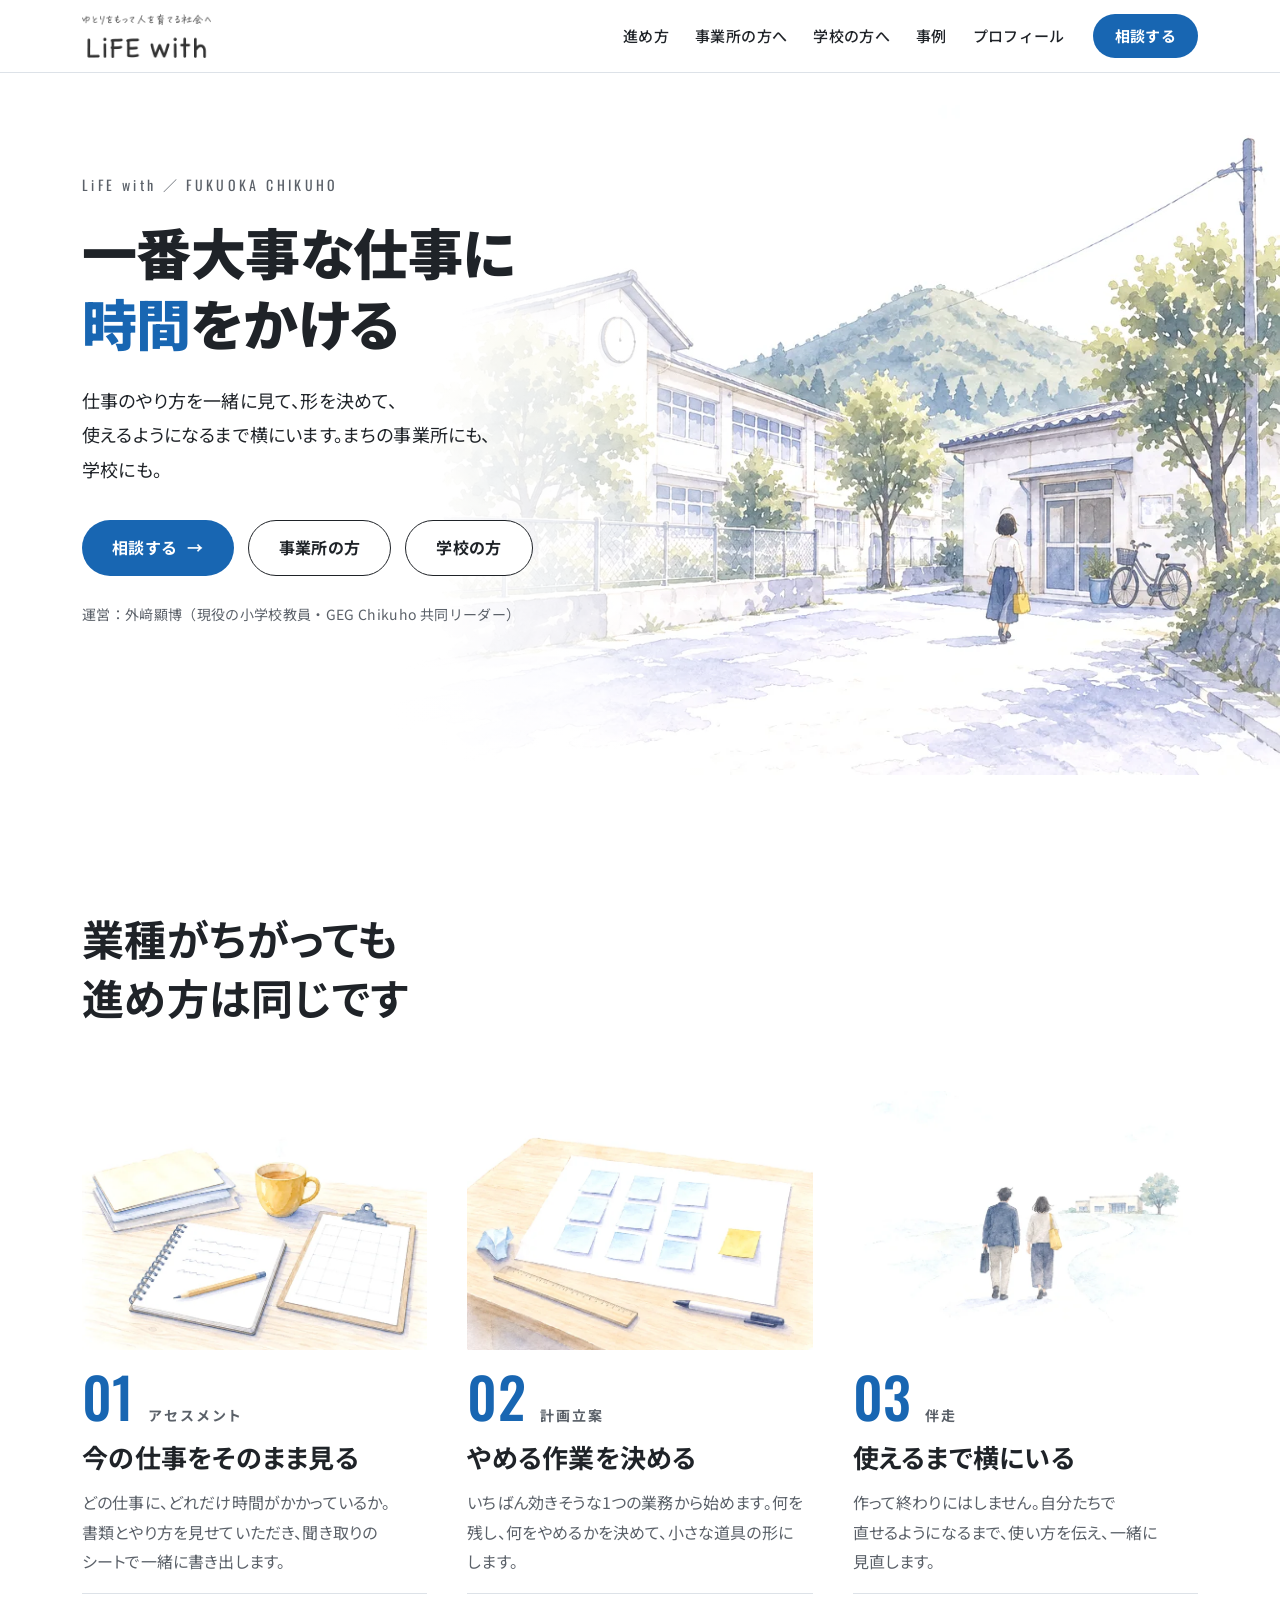
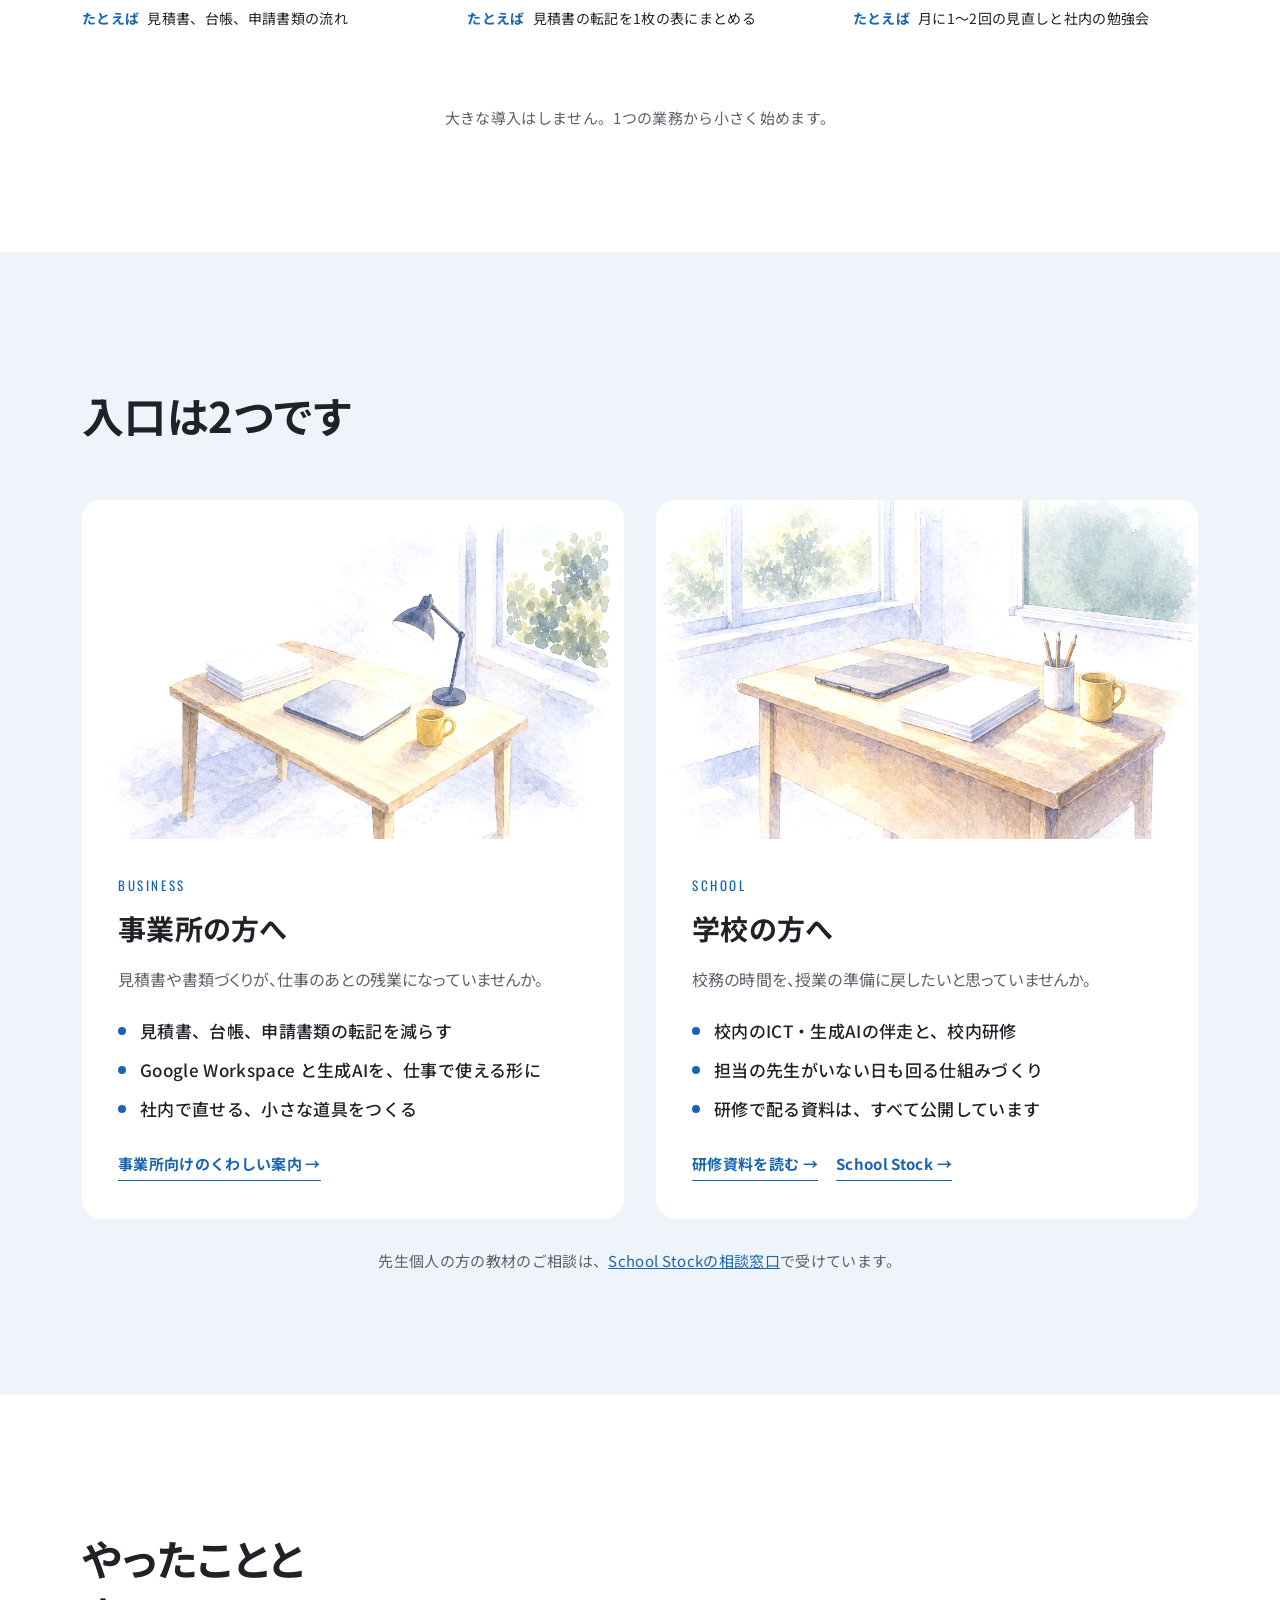
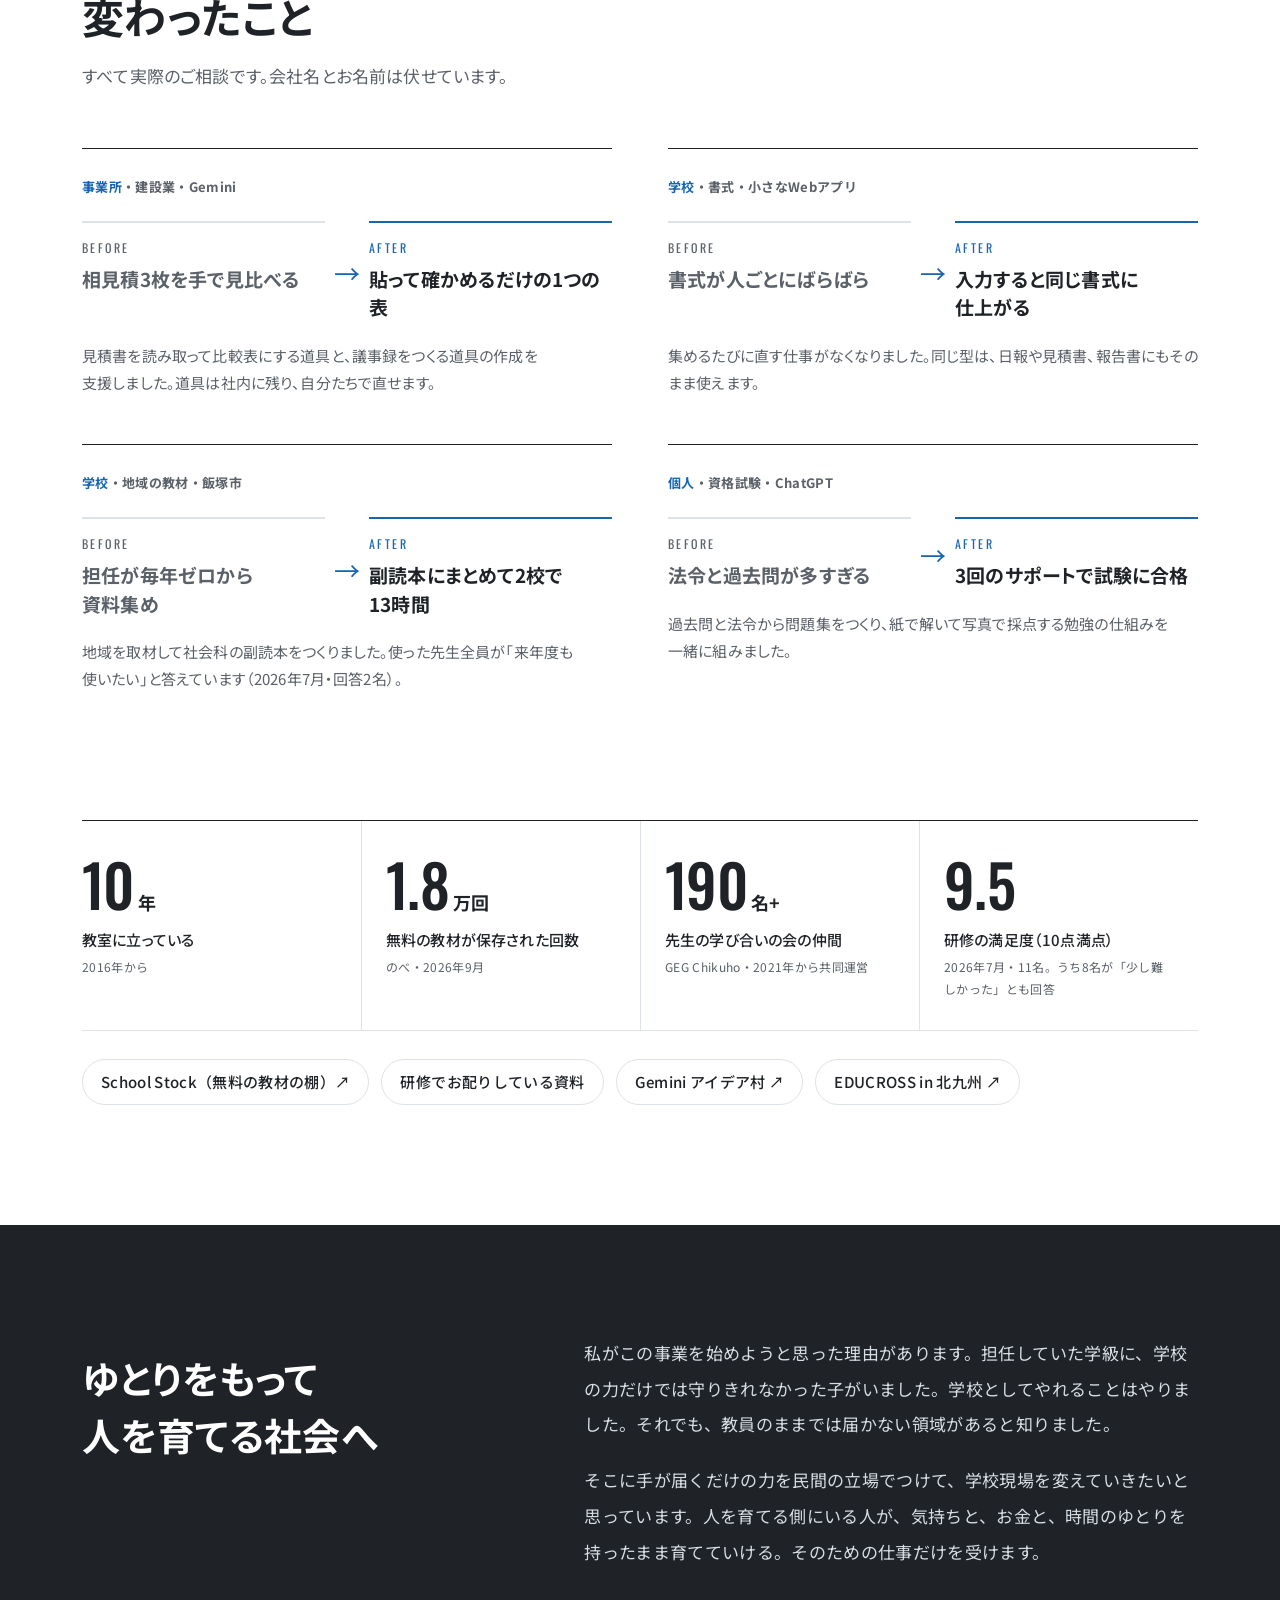
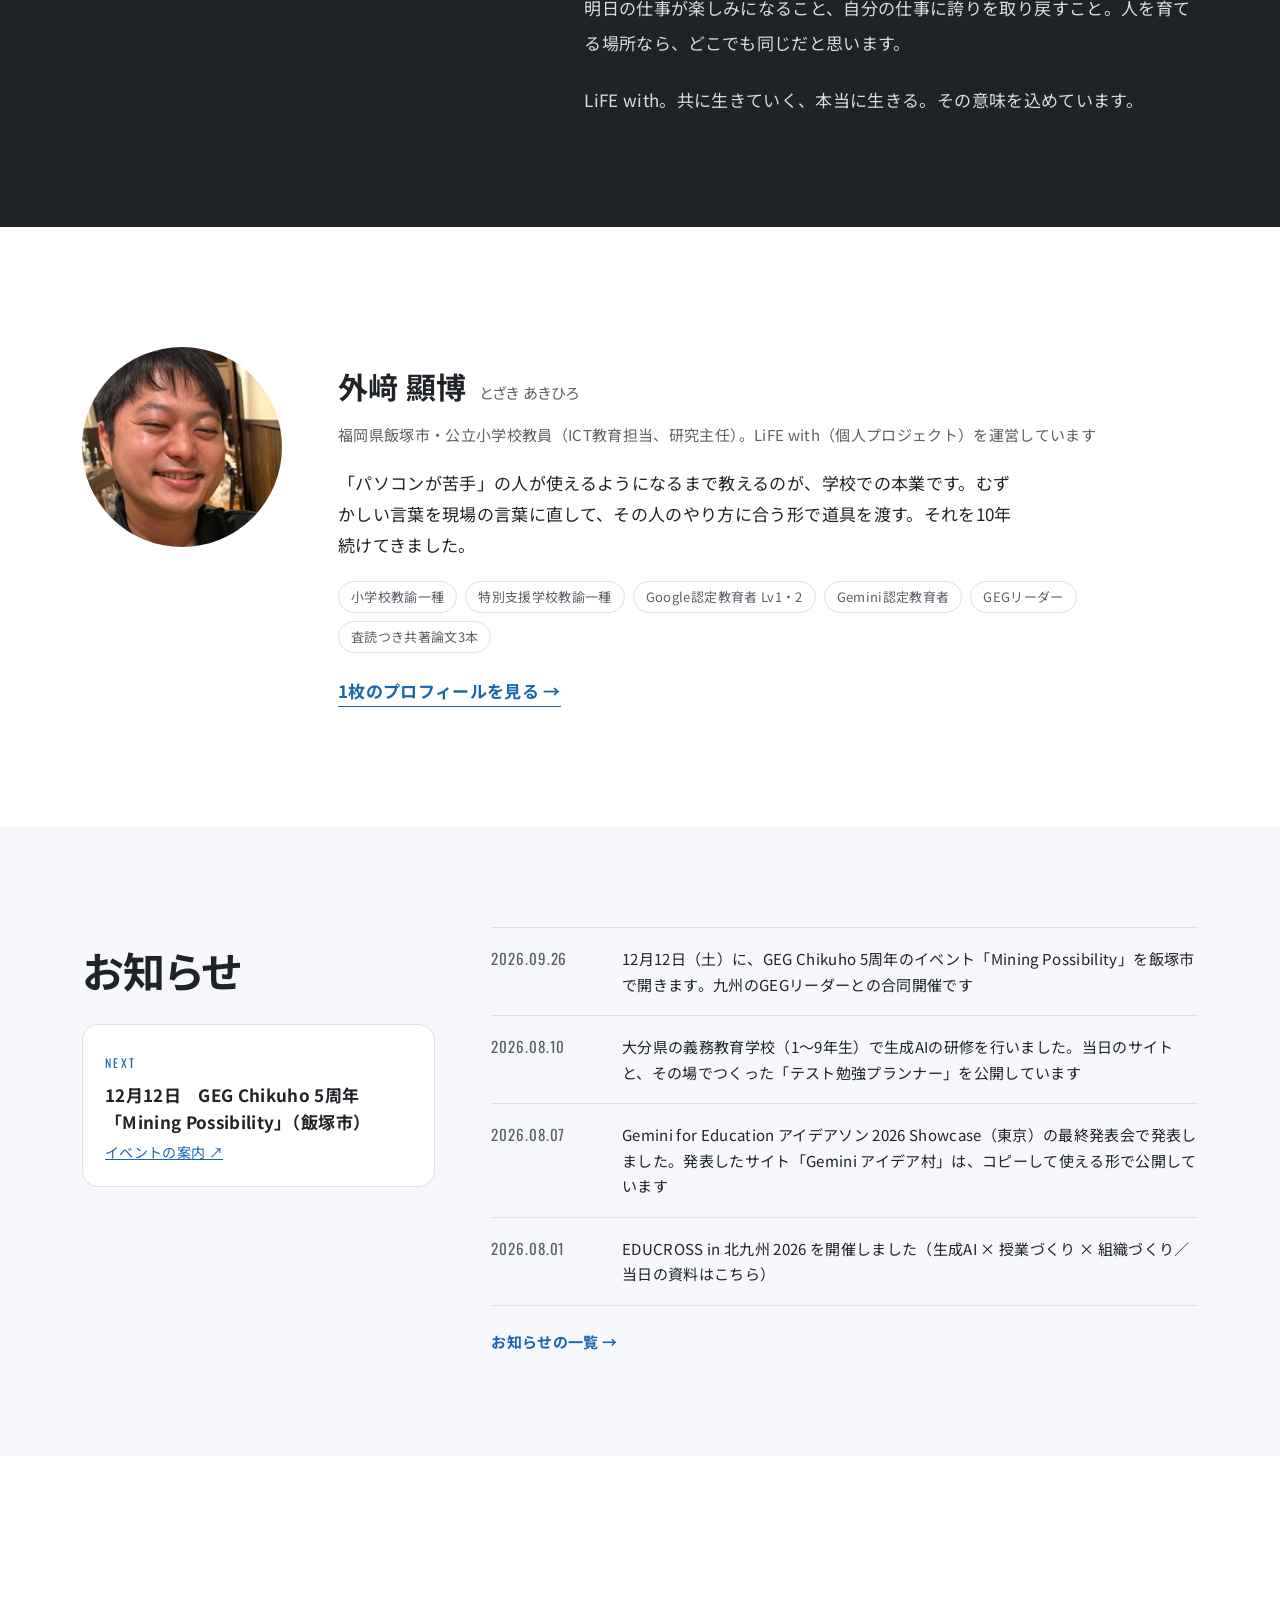
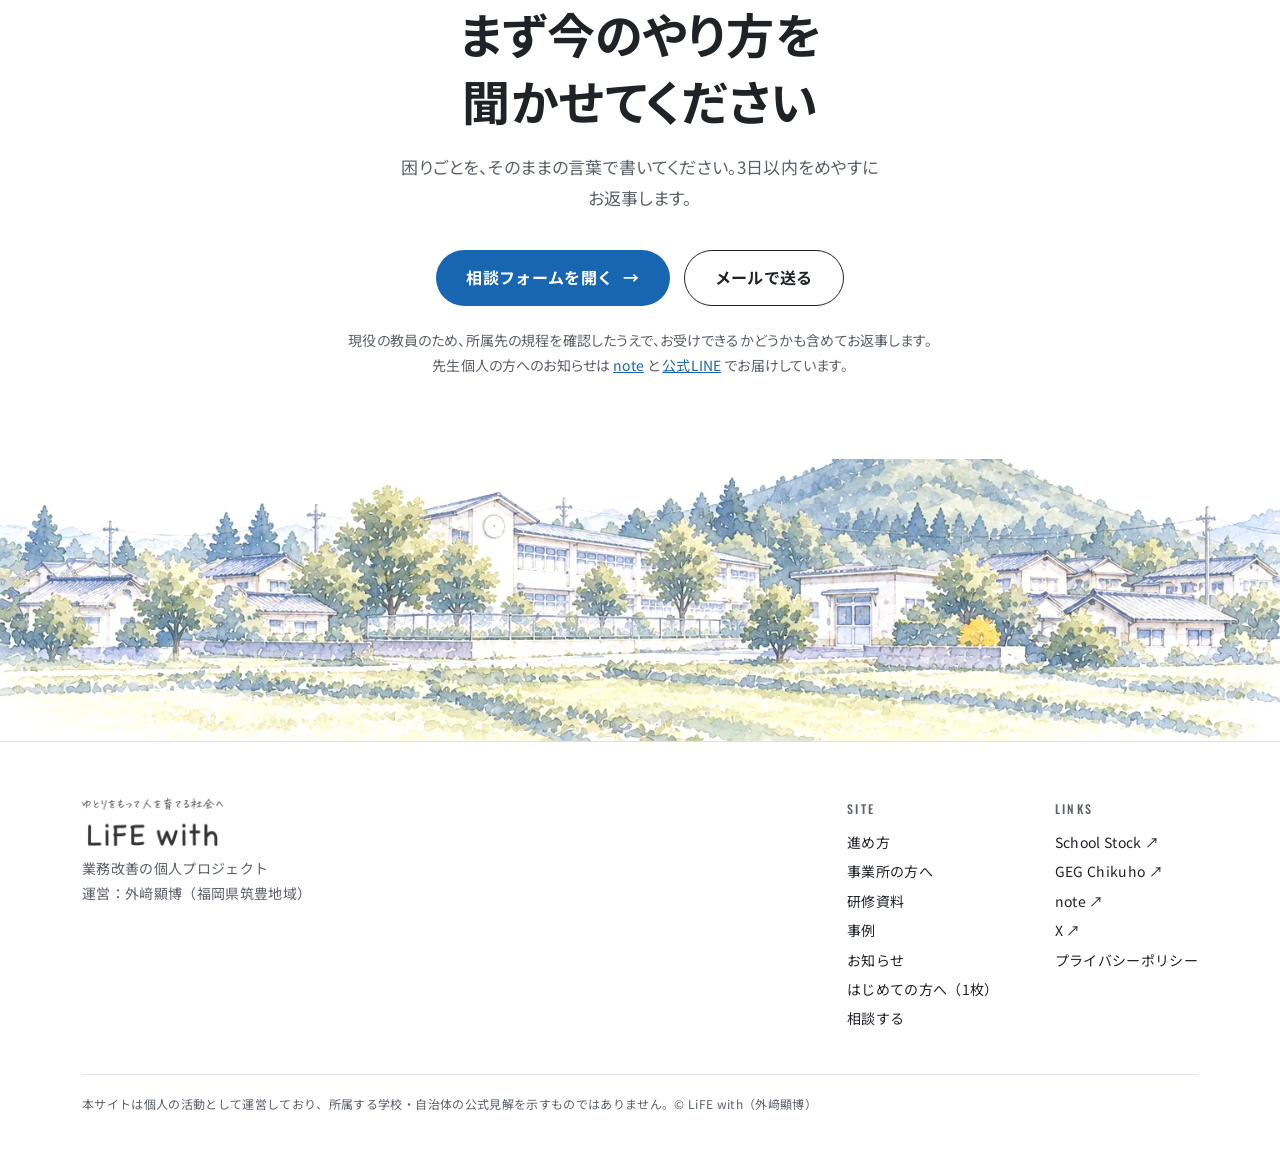
==== commit 324f549d: "v13.1/v13.2 事業所向けページをv13の型へ・トップの見出しを「一番大事な仕事に時間をかける」へ Co-Authored-By: Claude Opus 5.5 <noreply@anthr" ====
--- a/index.html
+++ b/index.html
@@ -3,10 +3,10 @@
 <head>
 <meta charset="utf-8">
 <meta name="viewport" content="width=device-width,initial-scale=1">
-<title>LiFE with｜本業にゆとりを取り戻す</title>
+<title>LiFE with｜一番大事な仕事に時間をかける</title>
 <meta name="description" content="LiFE withは、仕事のやり方を一緒に見て、形を決めて、使えるようになるまで伴走する業務改善の個人プロジェクトです。福岡・筑豊の事業所と学校のお手伝いをしています。">
 <link rel="canonical" href="https://a-tozak.github.io/life-with/">
-<meta property="og:title" content="LiFE with｜本業にゆとりを取り戻す">
+<meta property="og:title" content="LiFE with｜一番大事な仕事に時間をかける">
 <meta property="og:description" content="仕事のやり方を一緒に見て、形を決めて、使えるようになるまで伴走する業務改善の個人プロジェクト。アセスメント、計画立案、伴走の3つで進めます。">
 <meta property="og:image" content="https://a-tozak.github.io/life-with/assets/og.png">
 <meta property="og:image:width" content="1200">
@@ -259,7 +259,7 @@
   <div class="art" role="img" aria-label="朝のまちの通り。小学校と小さな事務所が並び、遠くに緑のボタ山が見える水彩画"></div>
   <div class="wrap in">
     <div class="place">LiFE with ／ FUKUOKA CHIKUHO</div>
-    <h1><span>本業に</span><span><em>ゆとり</em>を取り戻す</span></h1>
+    <h1><span>一番大事な仕事に</span><span><em>時間</em>をかける</span></h1>
     <p>仕事のやり方を一緒に見て、形を決めて、使えるようになるまで横にいます。まちの事業所にも、学校にも。</p>
     <div class="cta">
       <a class="btn btn-main arrow" href="#contact">相談する</a>
